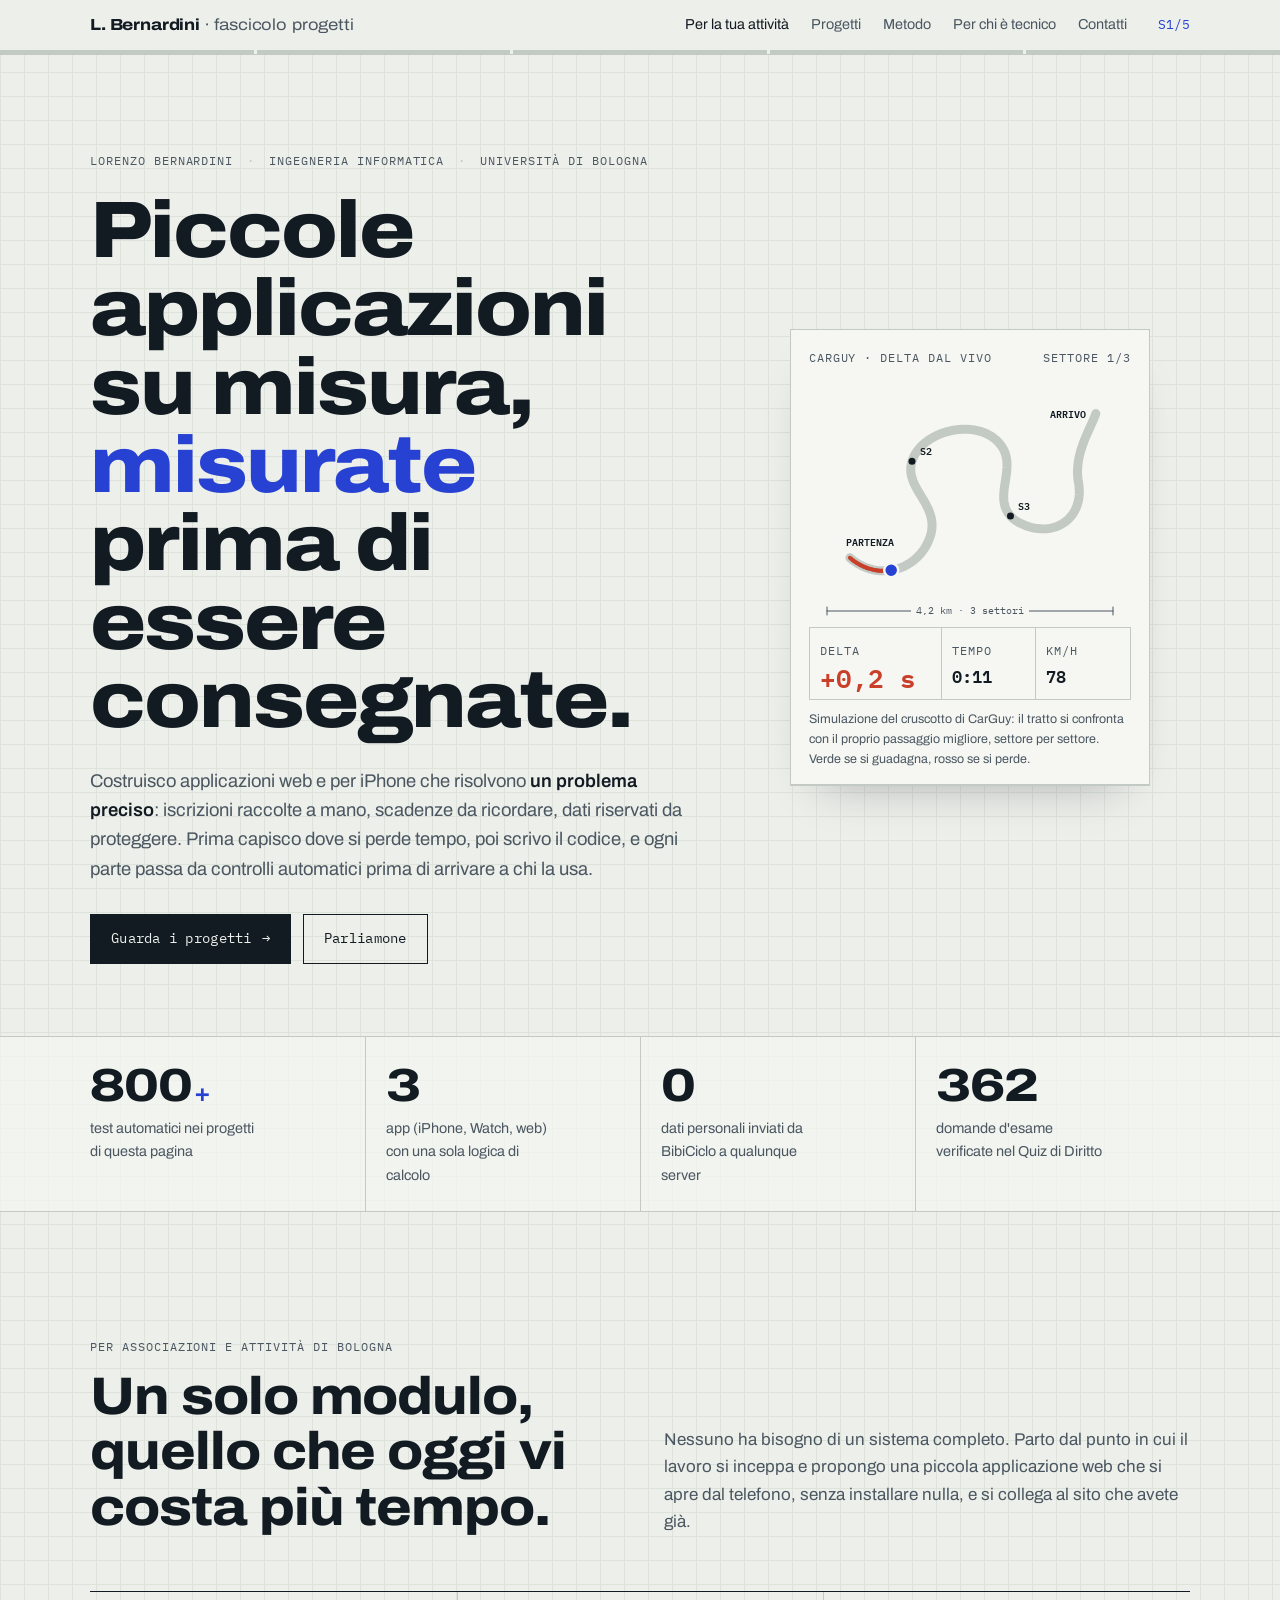
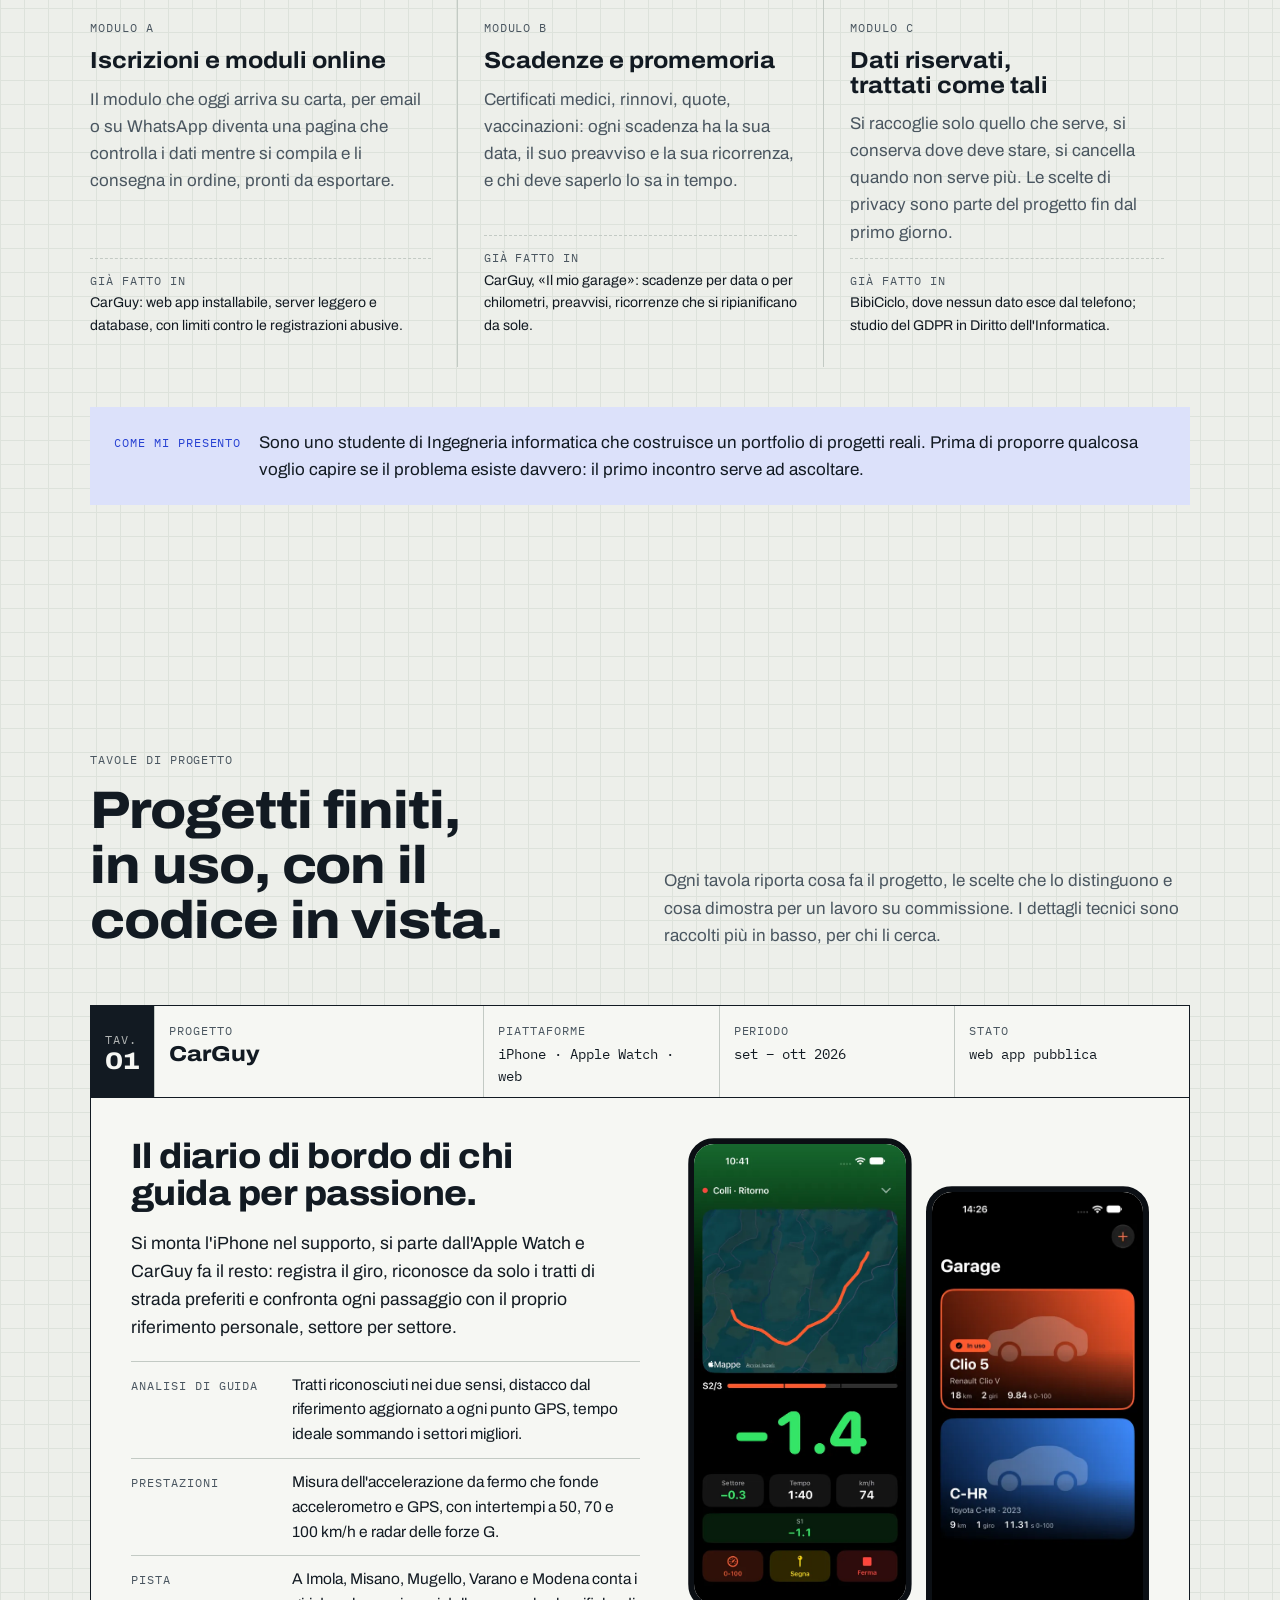
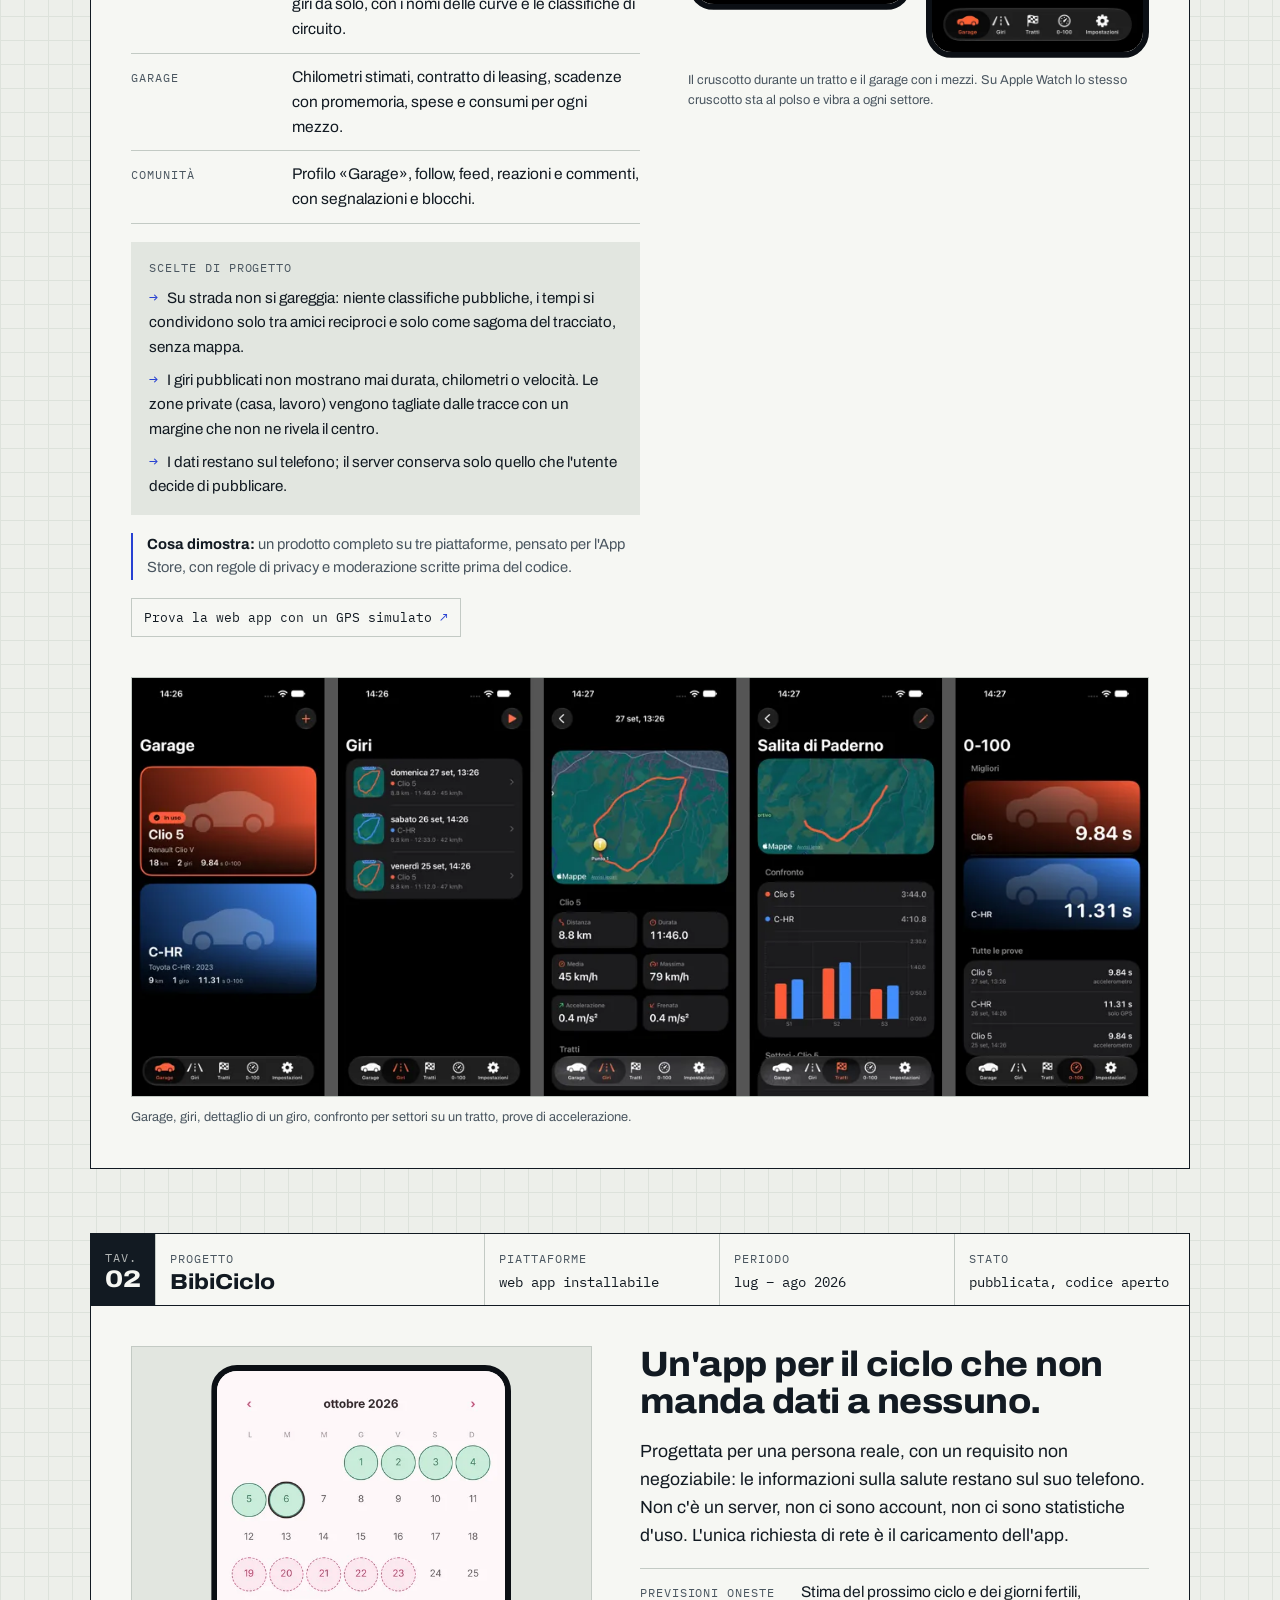
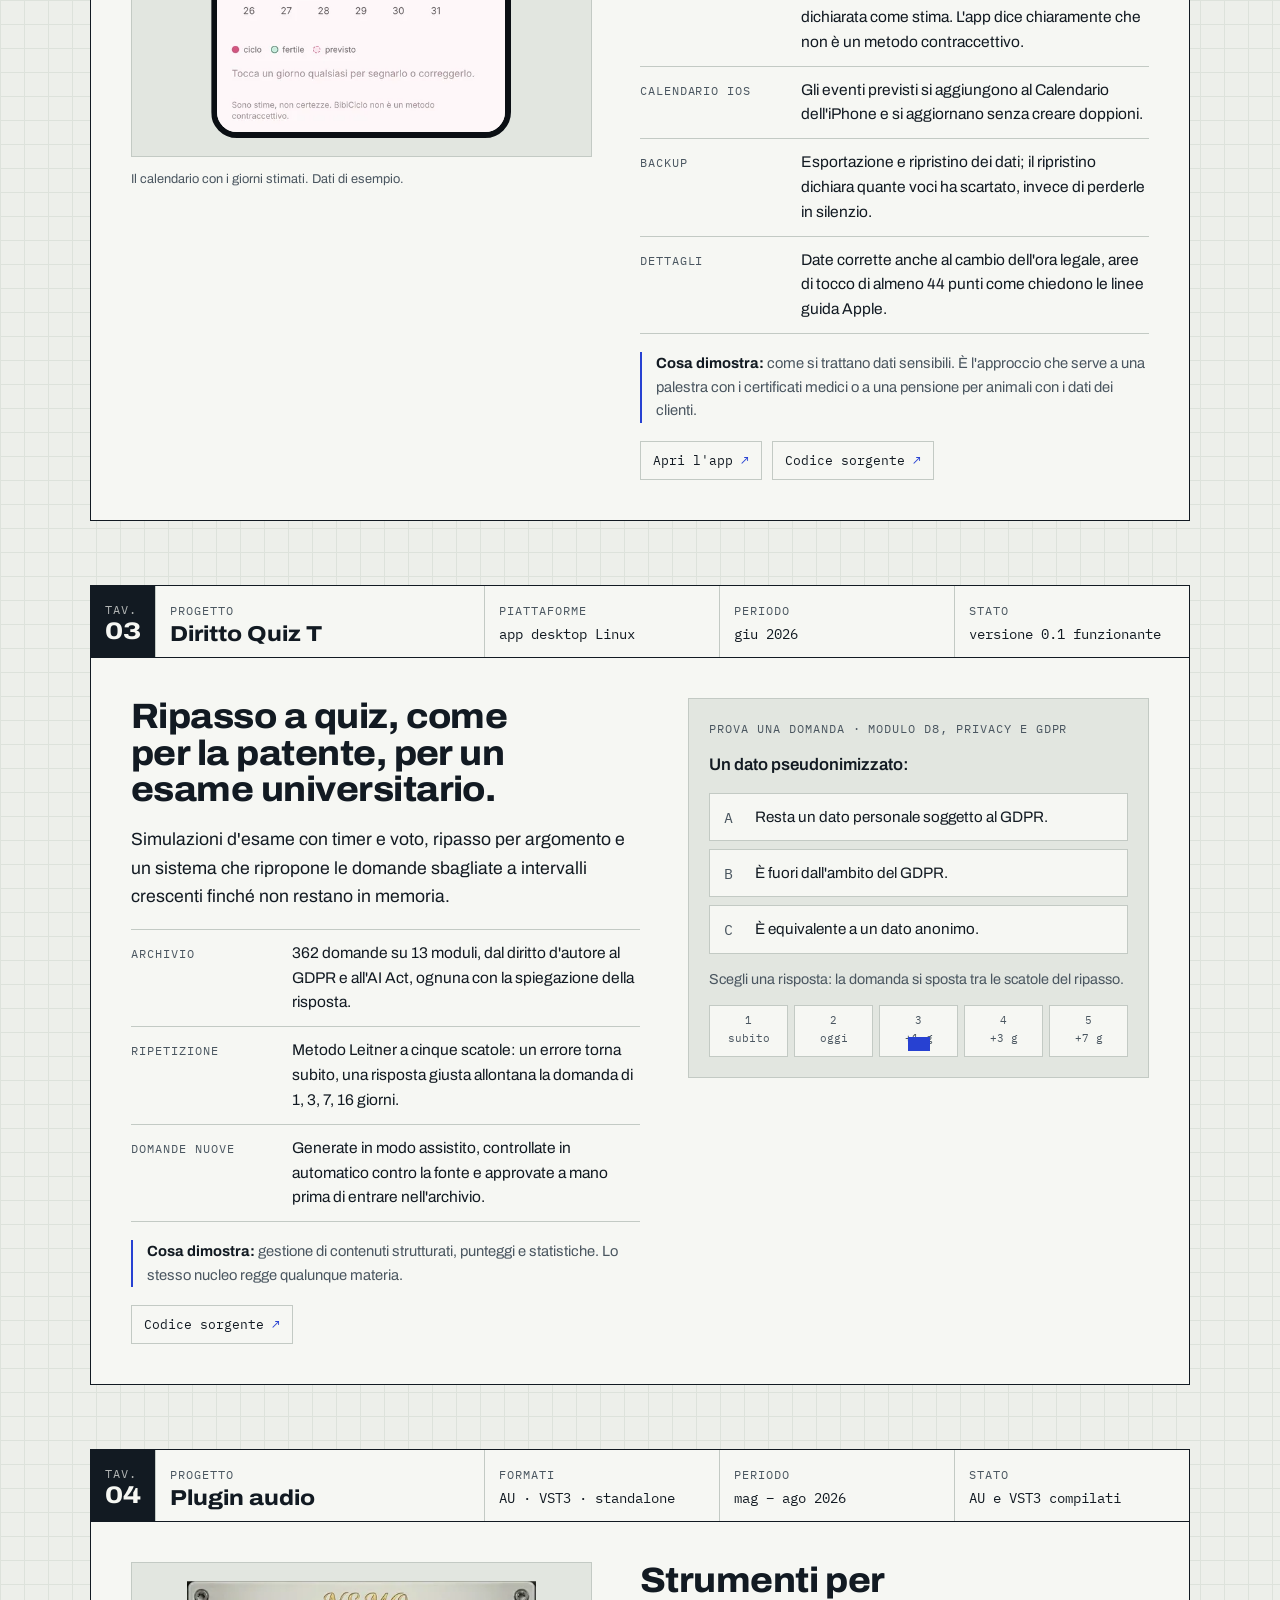
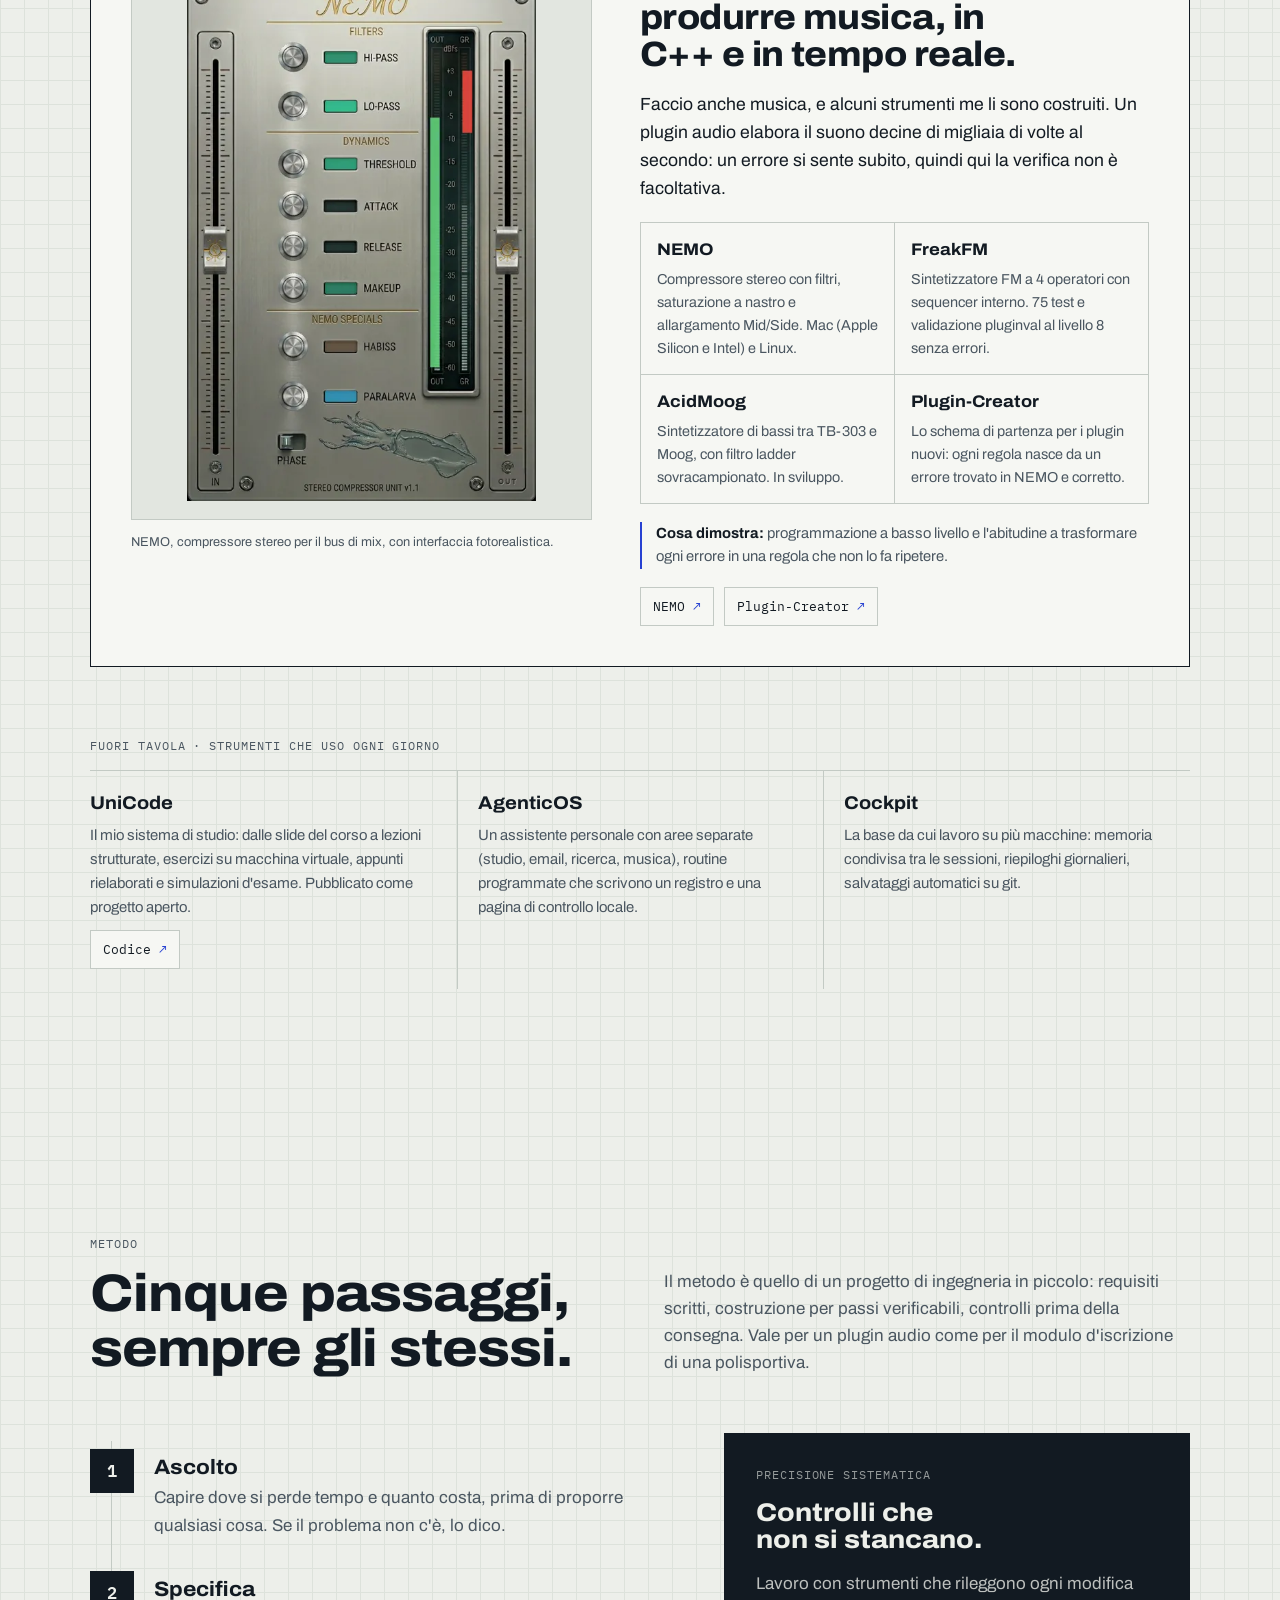
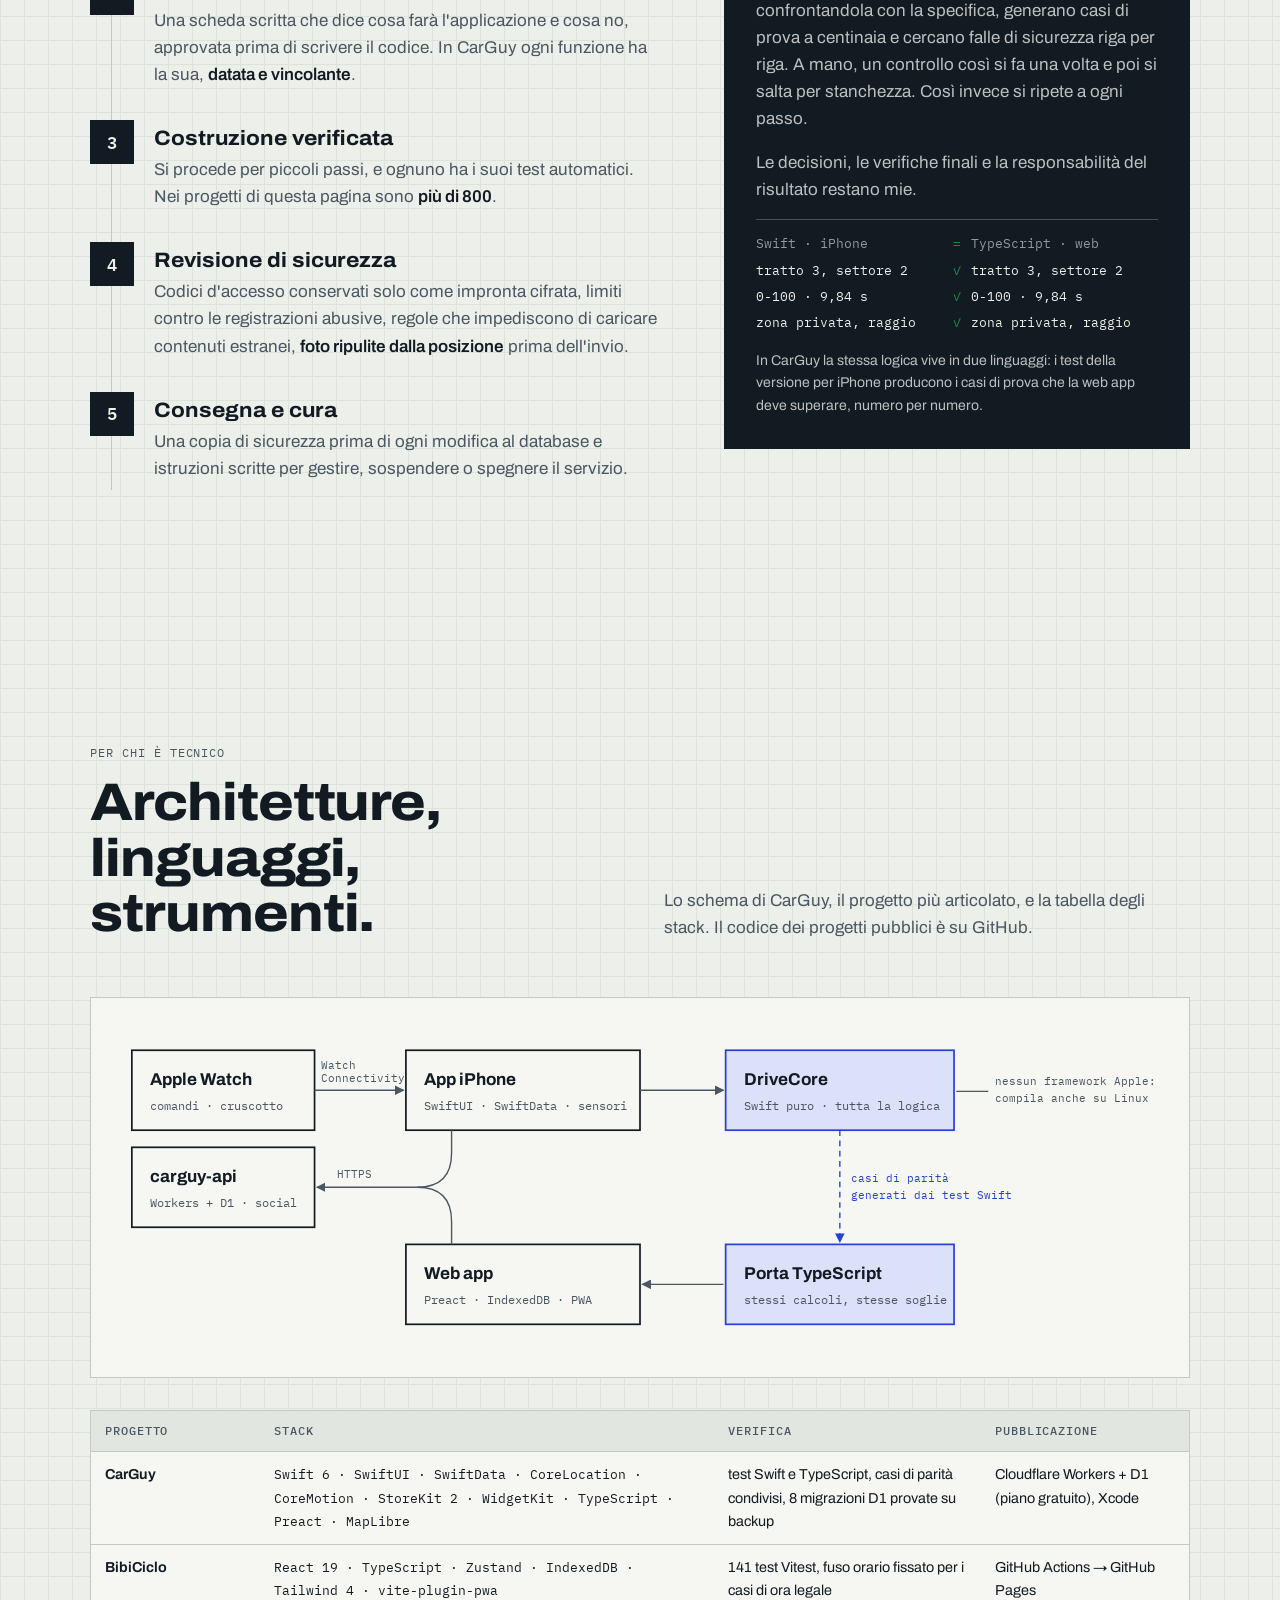
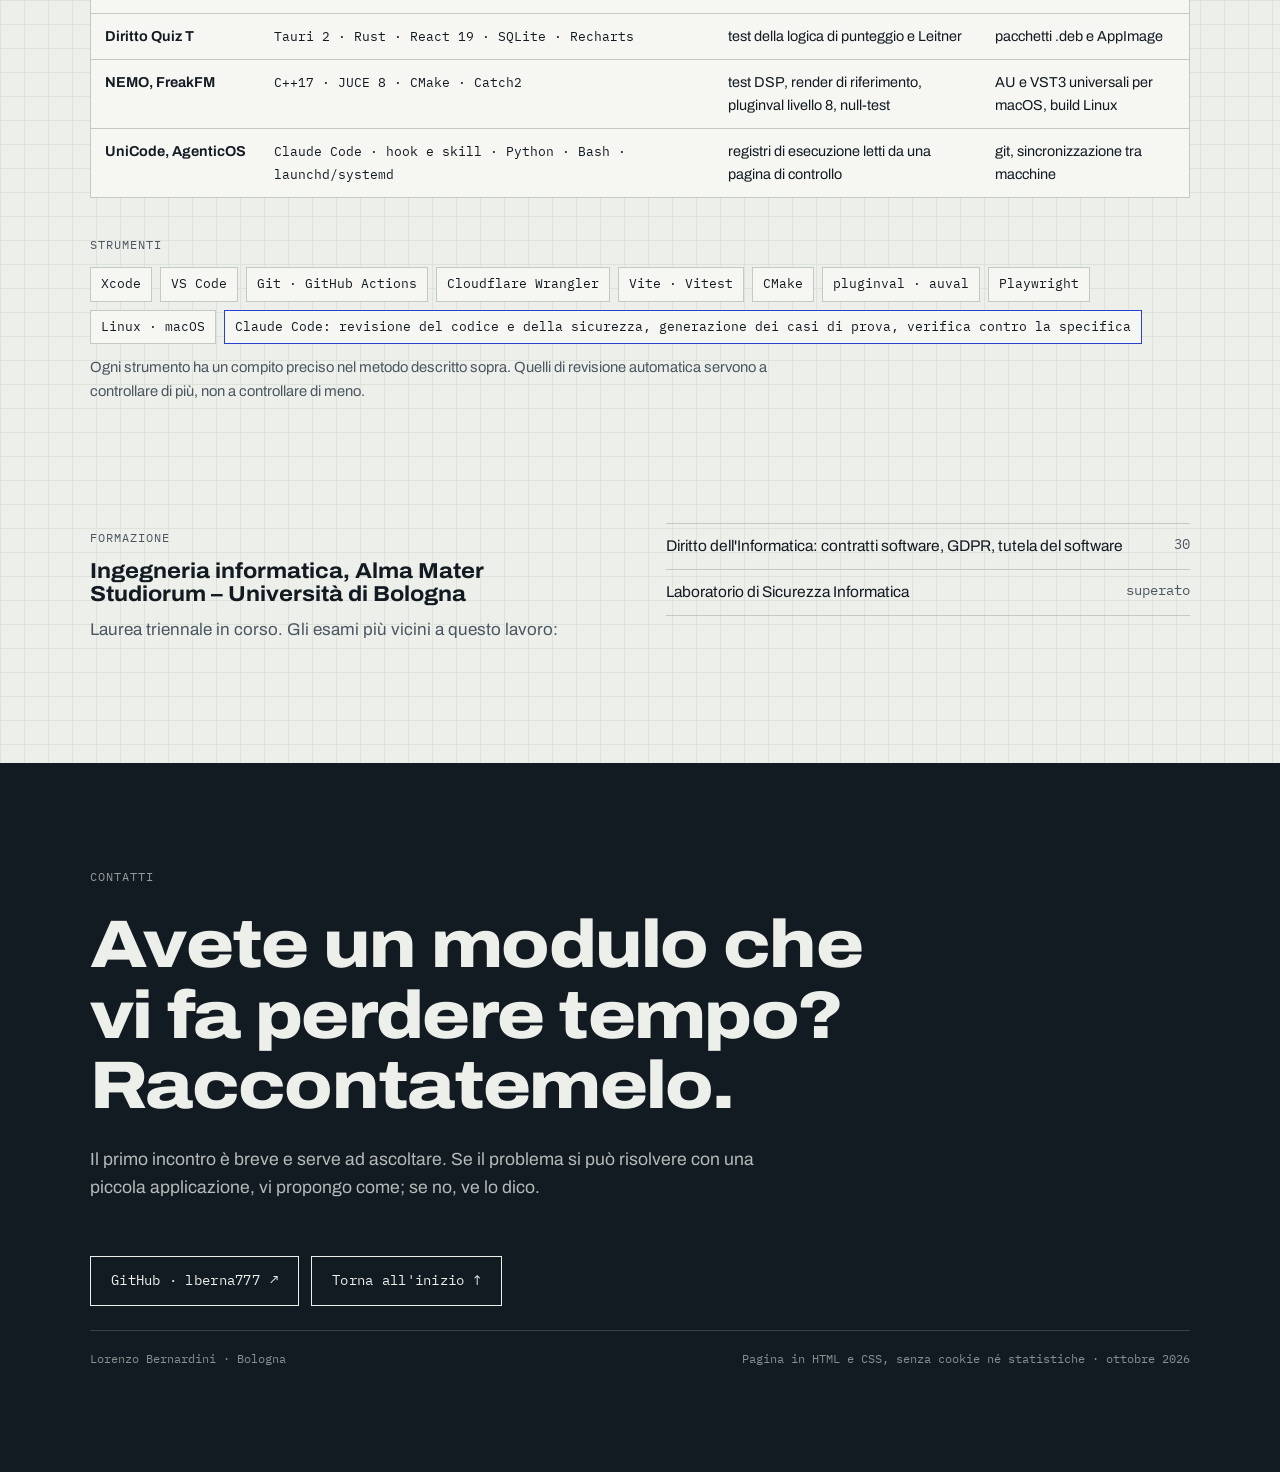
==== index.html @ 7b87d046 "Fascicolo progetti" ====
<!doctype html>
<html lang="it">
<head>
<meta charset="utf-8">
<meta name="viewport" content="width=device-width, initial-scale=1, viewport-fit=cover">
<meta name="description" content="Lorenzo Bernardini, studente di Ingegneria informatica a Bologna: piccole applicazioni web su misura, progettate, misurate e verificate.">
<!-- /HEAD-META -->
<title>Lorenzo Bernardini</title>
<link rel="preconnect" href="https://fonts.googleapis.com">
<link rel="preconnect" href="https://fonts.gstatic.com" crossorigin>
<link rel="stylesheet" href="https://fonts.googleapis.com/css2?family=Archivo:wdth,wght@62..125,300..900&family=IBM+Plex+Mono:wght@400;500;600&display=swap">
<style>
/* Layout: fascicolo tecnico su carta millimetrata. Ogni progetto è una tavola con il suo cartiglio;
   la barra in alto è divisa in settori come il cruscotto di CarGuy e si riempie scorrendo. */
:root {
  --paper: #EDEFEA;
  --paper-2: #E2E6E0;
  --sheet: #F6F7F3;
  --ink: #121A22;
  --ink-2: #4A5660;
  --rule: #C3CAC4;
  --grid: #DDE2DB;
  --accent: #2741D2;
  --accent-soft: #DCE1FA;
  --gain: #198A4B;
  --bezel: #0B0F14;
  --loss: #C93F2A;
  --font-display: "Archivo", "Helvetica Neue", Arial, sans-serif;
  --font-body: "Archivo", "Helvetica Neue", Arial, sans-serif;
  --font-mono: "IBM Plex Mono", ui-monospace, "SFMono-Regular", Menlo, monospace;
  --gutter: clamp(16px, 4vw, 40px);
  --maxw: 1180px;
  --ease: cubic-bezier(.2, .7, .15, 1);
}
@media (prefers-color-scheme: dark) {
  :root:not([data-theme="light"]) {
    --paper: #0D1217; --paper-2: #141B22; --sheet: #111820; --ink: #E3E7E2; --ink-2: #98A4AD;
    --rule: #28323B; --grid: #151D25; --accent: #8C9EFF; --accent-soft: #1C2550;
    --gain: #3FD283; --loss: #FF6E55; color-scheme: dark;
  }
}
:root[data-theme="dark"] {
  --paper: #0D1217; --paper-2: #141B22; --sheet: #111820; --ink: #E3E7E2; --ink-2: #98A4AD;
  --rule: #28323B; --grid: #151D25; --accent: #8C9EFF; --accent-soft: #1C2550;
  --gain: #3FD283; --loss: #FF6E55; color-scheme: dark;
}

*, *::before, *::after { box-sizing: border-box; }
html { scroll-behavior: smooth; -webkit-text-size-adjust: 100%; }
body {
  margin: 0;
  background-color: var(--paper);
  background-image:
    linear-gradient(var(--grid) 1px, transparent 1px),
    linear-gradient(90deg, var(--grid) 1px, transparent 1px);
  background-size: 24px 24px;
  color: var(--ink);
  font-family: var(--font-body);
  font-size: 1.0625rem;
  line-height: 1.6;
  font-variation-settings: "wdth" 100;
  overflow-x: hidden;
}
img { max-width: 100%; height: auto; display: block; }
a { color: var(--accent); text-underline-offset: 3px; text-decoration-thickness: 1px; }
a:hover { text-decoration-thickness: 2px; }
:focus-visible { outline: 2px solid var(--accent); outline-offset: 3px; border-radius: 2px; }
h1, h2, h3 { font-family: var(--font-display); text-wrap: balance; margin: 0; line-height: 1.05; }
p { margin: 0; }
.wrap { max-width: var(--maxw); margin-inline: auto; padding-inline: var(--gutter); }
.mono { font-family: var(--font-mono); }
.label {
  font-family: var(--font-mono); font-size: .75rem; letter-spacing: .08em;
  text-transform: uppercase; color: var(--ink-2);
}

/* ——— Barra in alto con i settori ——— */
.top {
  position: sticky; top: env(safe-area-inset-top, 0px); z-index: 20;
  background: color-mix(in srgb, var(--paper) 86%, transparent);
  backdrop-filter: blur(10px); -webkit-backdrop-filter: blur(10px);
  border-bottom: 1px solid var(--rule);
}
.top-row { display: flex; align-items: center; justify-content: space-between; gap: 16px; padding-block: 12px; }
.brand { font-family: var(--font-display); font-weight: 750; font-variation-settings: "wdth" 115; font-size: 1rem; color: var(--ink); text-decoration: none; letter-spacing: -.01em; }
.brand span { color: var(--ink-2); font-weight: 400; }
.nav { display: flex; gap: 22px; align-items: center; }
.nav a { color: var(--ink-2); text-decoration: none; font-size: .9rem; }
.nav a:hover, .nav a.on { color: var(--ink); }
.nav .sector { font-family: var(--font-mono); font-size: .8rem; color: var(--accent); min-width: 3.2em; text-align: right; font-variant-numeric: tabular-nums; }
.sectors { display: grid; grid-template-columns: repeat(5, 1fr); gap: 3px; height: 4px; }
.sectors i { background: var(--rule); position: relative; overflow: hidden; }
.sectors i b { position: absolute; inset: 0; background: var(--accent); transform-origin: left; transform: scaleX(var(--p, 0)); }
@media (max-width: 720px) { .nav a:not(.sector) { display: none; } }

/* ——— Apertura ——— */
.hero { padding-block: clamp(40px, 8vw, 96px) clamp(36px, 6vw, 72px); }
.hero-grid { display: grid; grid-template-columns: minmax(0, 1.15fr) minmax(0, .85fr); gap: clamp(28px, 5vw, 64px); align-items: center; }
@media (max-width: 900px) { .hero-grid { grid-template-columns: minmax(0, 1fr); } }
.eyebrow { display: flex; flex-wrap: wrap; gap: 6px 14px; margin-bottom: 22px; }
.eyebrow span + span::before { content: "·"; margin-right: 14px; color: var(--rule); }
.hero h1 {
  font-size: clamp(2.5rem, 6.4vw, 5rem); font-weight: 820; letter-spacing: -.025em;
  font-variation-settings: "wdth" 112; line-height: .98;
}
.hero h1 em { font-style: normal; color: var(--accent); }
.hero h1 .w { display: inline-block; }
.lede { margin-top: 26px; max-width: 34em; font-size: 1.15rem; color: var(--ink-2); }
.lede strong { color: var(--ink); font-weight: 600; }
.cta { display: flex; flex-wrap: wrap; gap: 12px; margin-top: 30px; }
.btn {
  display: inline-flex; align-items: center; gap: 10px; padding: 13px 20px;
  font-family: var(--font-mono); font-size: .85rem; letter-spacing: .02em; text-decoration: none;
  border: 1.5px solid var(--ink); color: var(--ink); background: transparent;
  transition: background .25s var(--ease), color .25s var(--ease), transform .25s var(--ease);
}
.btn:hover { transform: translateY(-2px); text-decoration: none; }
.btn.primary { background: var(--ink); color: var(--paper); }
.btn.primary:hover { background: var(--accent); border-color: var(--accent); }
.btn .arr { transition: transform .25s var(--ease); }
.btn:hover .arr { transform: translateX(4px); }

/* Pannello del delta dal vivo */
.live {
  position: relative; background: var(--sheet); border: 1px solid var(--rule);
  padding: 18px 18px 14px; box-shadow: 0 1px 0 var(--rule), 0 24px 48px -32px color-mix(in srgb, var(--ink) 40%, transparent);
}
.live-head { display: flex; justify-content: space-between; align-items: baseline; gap: 12px; }
.live canvas { width: 100%; aspect-ratio: 4 / 3; display: block; margin-top: 8px; }
.readout { display: grid; grid-template-columns: 1.4fr 1fr 1fr; gap: 1px; background: var(--rule); border: 1px solid var(--rule); margin-top: 10px; }
.readout div { background: var(--sheet); padding: 8px 10px; min-width: 0; }
.readout b { white-space: nowrap; display: block; font-family: var(--font-mono); font-weight: 600; font-size: 1.05rem; font-variant-numeric: tabular-nums; }
.readout .delta b { font-size: 1.6rem; line-height: 1.1; transition: color .3s; }
@media (max-width: 480px) { .readout .delta b { font-size: 1.25rem; } .readout div { padding: 8px; } }
.live figcaption { margin-top: 10px; font-size: .78rem; color: var(--ink-2); }

/* ——— Fascia dei numeri ——— */
.facts { border-block: 1px solid var(--rule); background: color-mix(in srgb, var(--sheet) 70%, transparent); }
.facts-grid { display: grid; grid-template-columns: repeat(4, minmax(0, 1fr)); }
.fact { padding: 26px 20px 24px; border-left: 1px solid var(--rule); min-width: 0; }
.fact:first-child { border-left: 0; padding-left: 0; }
.fact .n { font-family: var(--font-display); font-weight: 800; font-variation-settings: "wdth" 120; font-size: clamp(2rem, 4vw, 2.9rem); line-height: 1; font-variant-numeric: tabular-nums; letter-spacing: -.02em; }
.fact .n small { font-size: .5em; color: var(--accent); margin-left: 2px; }
.fact p { margin-top: 8px; font-size: .9rem; color: var(--ink-2); max-width: 22ch; }
@media (max-width: 760px) {
  .facts-grid { grid-template-columns: repeat(2, minmax(0, 1fr)); }
  .fact:nth-child(odd) { border-left: 0; padding-left: 0; }
  .fact:nth-child(n+3) { border-top: 1px solid var(--rule); }
}

/* ——— Sezioni ——— */
section.block { padding-block: clamp(64px, 10vw, 120px); }
.sec-head { display: grid; grid-template-columns: minmax(0, 1fr) minmax(0, 1fr); gap: 20px 48px; align-items: end; margin-bottom: clamp(32px, 5vw, 56px); }
@media (max-width: 800px) { .sec-head { grid-template-columns: minmax(0, 1fr); } }
.sec-head h2 { font-size: clamp(2rem, 4.4vw, 3.3rem); font-weight: 780; font-variation-settings: "wdth" 110; letter-spacing: -.02em; margin-top: 10px; }
.sec-head p { color: var(--ink-2); max-width: 36em; }

/* Quota: linea di misura che si disegna */
.quota { display: block; width: 100%; height: 18px; margin-top: 16px; color: var(--ink-2); overflow: visible; }
.quota path { fill: none; stroke: currentColor; stroke-width: 1; vector-effect: non-scaling-stroke; }
.quota text { fill: currentColor; font-family: var(--font-mono); font-size: 11px; }

/* Offerte per chi ha un'attività */
.offers { display: grid; grid-template-columns: repeat(3, minmax(0, 1fr)); gap: 0; border-top: 1.5px solid var(--ink); }
@media (max-width: 900px) { .offers { grid-template-columns: minmax(0, 1fr); } }
.offer { padding: 26px 26px 30px 0; min-width: 0; display: flex; flex-direction: column; gap: 12px; }
.offer + .offer { padding-left: 26px; border-left: 1px solid var(--rule); }
@media (max-width: 900px) { .offer + .offer { padding-left: 0; border-left: 0; border-top: 1px solid var(--rule); } }
.offer h3 { font-size: 1.45rem; font-weight: 720; font-variation-settings: "wdth" 108; }
.offer p { color: var(--ink-2); }
.offer .proof { margin-top: auto; padding-top: 12px; font-size: .88rem; border-top: 1px dashed var(--rule); color: var(--ink); }
.offer .proof .label { display: block; margin-bottom: 2px; }
.promise {
  margin-top: 40px; padding: 22px 24px; background: var(--accent-soft); color: var(--ink);
  display: grid; grid-template-columns: auto minmax(0, 1fr); gap: 18px; align-items: start;
}
.promise .label { color: var(--accent); padding-top: 4px; }
@media (max-width: 600px) { .promise { grid-template-columns: minmax(0, 1fr); gap: 6px; } }

/* ——— Tavole ——— */
.tavola { background: var(--sheet); border: 1.5px solid var(--ink); margin-bottom: clamp(36px, 6vw, 64px); position: relative; }
.cartiglio { display: grid; grid-template-columns: auto minmax(0, 1.4fr) repeat(3, minmax(0, 1fr)); border-bottom: 1.5px solid var(--ink); }
.cartiglio > div { padding: 10px 14px; border-left: 1px solid var(--rule); min-width: 0; }
.cartiglio > div:first-child { border-left: 0; background: var(--ink); color: var(--sheet); display: flex; flex-direction: column; justify-content: center; }
.cartiglio > div:first-child .label { color: inherit; opacity: .7; }
.cartiglio .v { font-family: var(--font-mono); font-size: .86rem; overflow-wrap: anywhere; }
.cartiglio .tav { font-family: var(--font-display); font-weight: 800; font-size: 1.5rem; line-height: 1; font-variation-settings: "wdth" 120; }
.cartiglio .name { font-family: var(--font-display); font-weight: 780; font-size: 1.35rem; font-variation-settings: "wdth" 112; line-height: 1.1; }
@media (max-width: 820px) {
  .cartiglio { grid-template-columns: auto minmax(0, 1fr); }
  .cartiglio > div:nth-child(n+3) { border-top: 1px solid var(--rule); }
  .cartiglio > div:nth-child(3) { border-left: 0; }
  .cartiglio > div:nth-child(5) { grid-column: 1 / -1; border-left: 0; }
}
.tav-body { display: grid; grid-template-columns: minmax(0, 1.05fr) minmax(0, .95fr); gap: clamp(24px, 4vw, 48px); padding: clamp(20px, 4vw, 40px); }
.tav-body.flip { grid-template-columns: minmax(0, .95fr) minmax(0, 1.05fr); }
@media (max-width: 900px) { .tav-body, .tav-body.flip { grid-template-columns: minmax(0, 1fr); } .tav-body.flip .tav-fig { order: 2; } }
.tav-text { min-width: 0; display: flex; flex-direction: column; gap: 18px; }
.tav-text h3 { font-size: clamp(1.6rem, 3vw, 2.2rem); font-weight: 780; font-variation-settings: "wdth" 106; letter-spacing: -.015em; }
.tav-text .intro { font-size: 1.1rem; }
.feat { list-style: none; padding: 0; margin: 0; display: grid; gap: 0; border-top: 1px solid var(--rule); }
.feat li { display: grid; grid-template-columns: 9.5em minmax(0, 1fr); gap: 14px; padding: 11px 0; border-bottom: 1px solid var(--rule); font-size: .97rem; }
.feat li .label { padding-top: 3px; }
@media (max-width: 520px) { .feat li { grid-template-columns: minmax(0, 1fr); gap: 2px; } }
.scelte { background: var(--paper-2); padding: 16px 18px; display: grid; gap: 8px; font-size: .95rem; }
.scelte p::before { content: "→ "; color: var(--accent); font-family: var(--font-mono); }
.links { display: flex; flex-wrap: wrap; gap: 10px; }
.links a { font-family: var(--font-mono); font-size: .82rem; padding: 8px 12px; border: 1px solid var(--rule); text-decoration: none; color: var(--ink); background: var(--sheet); transition: border-color .2s, color .2s; }
.links a:hover { border-color: var(--accent); color: var(--accent); }
.links a span { color: var(--accent); }
.serve { font-size: .92rem; color: var(--ink-2); border-left: 2px solid var(--accent); padding-left: 14px; }
.serve strong { color: var(--ink); }

.tav-fig { min-width: 0; margin: 0; display: flex; flex-direction: column; gap: 12px; }
.tav-fig figcaption { font-size: .8rem; color: var(--ink-2); }
.phones { display: grid; grid-template-columns: repeat(2, minmax(0, 1fr)); gap: 14px; align-items: start; }
.phone { border-radius: 26px; overflow: hidden; border: 6px solid var(--bezel); background: var(--bezel); max-width: 100%; }
.phone img { width: 100%; }
.phones .phone:nth-child(2) { margin-top: 48px; }
.strip { border: 1px solid var(--rule); background: #05070A; max-width: 100%; }
.plate { border: 1px solid var(--rule); background: var(--paper-2); padding: 18px; display: grid; place-items: center; }
.plate img { max-height: 520px; width: auto; max-width: 100%; }
.plate .phone { width: min(300px, 100%); }

/* Rivelazione delle immagini: tendina di plotter */
.wipe { clip-path: inset(0 0 0 0); transition: clip-path 1.1s var(--ease); }

/* Mini quiz */
.quiz { border: 1px solid var(--rule); background: var(--paper-2); padding: 20px; display: grid; gap: 14px; }
.quiz-q { font-weight: 600; font-size: 1.05rem; }
.quiz-o { display: grid; gap: 8px; }
.quiz-o button {
  text-align: left; font: inherit; font-size: .95rem; color: var(--ink); background: var(--sheet);
  border: 1px solid var(--rule); padding: 11px 14px; cursor: pointer; display: grid; grid-template-columns: 1.6em minmax(0, 1fr); gap: 6px;
  transition: border-color .2s, background .2s, transform .2s var(--ease);
}
.quiz-o button:hover:not(:disabled) { border-color: var(--accent); transform: translateX(3px); }
.quiz-o button .k { font-family: var(--font-mono); color: var(--ink-2); }
.quiz-o button.ok { border-color: var(--gain); background: color-mix(in srgb, var(--gain) 12%, var(--sheet)); }
.quiz-o button.ko { border-color: var(--loss); background: color-mix(in srgb, var(--loss) 12%, var(--sheet)); }
.quiz-o button:disabled { cursor: default; }
.quiz-e { font-size: .9rem; color: var(--ink-2); min-height: 1.6em; }
.leitner { position: relative; display: grid; grid-template-columns: repeat(5, minmax(0, 1fr)); gap: 6px; }
.leitner div { border: 1px solid var(--rule); padding: 6px 4px; text-align: center; font-family: var(--font-mono); font-size: .7rem; color: var(--ink-2); background: var(--sheet); position: relative; min-height: 52px; }
.leitner div b { display: block; font-size: .68rem; font-weight: 400; }
.leitner .card { position: absolute; left: 50%; bottom: 6px; width: 22px; height: 14px; margin-left: -11px; background: var(--accent); transition: transform .6s var(--ease); }
.quiz-reset { justify-self: start; font-family: var(--font-mono); font-size: .78rem; background: none; border: 0; color: var(--accent); cursor: pointer; padding: 0; text-decoration: underline; text-underline-offset: 3px; }

/* Plugin audio */
.plugins { display: grid; grid-template-columns: repeat(2, minmax(0, 1fr)); gap: 1px; background: var(--rule); border: 1px solid var(--rule); }
@media (max-width: 600px) { .plugins { grid-template-columns: minmax(0, 1fr); } }
.plugins div { background: var(--sheet); padding: 14px 16px; min-width: 0; }
.plugins h4 { margin: 0 0 4px; font-family: var(--font-display); font-weight: 720; font-size: 1.05rem; font-variation-settings: "wdth" 108; }
.plugins p { font-size: .9rem; color: var(--ink-2); }

/* Strumenti personali */
.tools { display: grid; grid-template-columns: repeat(3, minmax(0, 1fr)); gap: 0; border-top: 1px solid var(--rule); }
@media (max-width: 820px) { .tools { grid-template-columns: minmax(0, 1fr); } }
.tools > div { padding: 18px 20px 20px 0; min-width: 0; }
.tools > div + div { padding-left: 20px; border-left: 1px solid var(--rule); }
@media (max-width: 820px) { .tools > div + div { padding-left: 0; border-left: 0; border-top: 1px solid var(--rule); } }
.tools h4 { margin: 0 0 6px; font-family: var(--font-display); font-weight: 720; font-size: 1.15rem; font-variation-settings: "wdth" 108; }
.tools p { font-size: .93rem; color: var(--ink-2); }

/* ——— Metodo ——— */
.steps { list-style: none; margin: 0; padding: 0; counter-reset: s; position: relative; }
.steps::before { content: ""; position: absolute; left: 21px; top: 8px; bottom: 8px; width: 1px; background: var(--rule); }
.steps li { counter-increment: s; display: grid; grid-template-columns: 44px minmax(0, 1fr); gap: 20px; padding-block: 16px; position: relative; }
.steps li::before {
  content: counter(s); width: 44px; height: 44px; display: grid; place-items: center; background: var(--paper);
  border: 1.5px solid var(--ink); font-family: var(--font-mono); font-weight: 600; position: relative; z-index: 1;
  transition: background .4s, color .4s;
}
.steps li.in::before { background: var(--ink); color: var(--paper); }
.steps h3 { font-size: 1.3rem; font-weight: 720; font-variation-settings: "wdth" 108; margin-top: 8px; }
.steps p { color: var(--ink-2); margin-top: 6px; max-width: 40em; }
.steps p b { color: var(--ink); font-weight: 600; }
.method-grid { display: grid; grid-template-columns: minmax(0, 1.1fr) minmax(0, .9fr); gap: clamp(28px, 5vw, 64px); align-items: start; }
@media (max-width: 900px) { .method-grid { grid-template-columns: minmax(0, 1fr); } }
.precision { position: sticky; top: 90px; background: var(--ink); color: var(--paper); padding: clamp(22px, 3vw, 32px); display: grid; gap: 16px; }
.precision h3 { font-size: 1.6rem; font-weight: 780; font-variation-settings: "wdth" 110; }
.precision p { color: color-mix(in srgb, var(--paper) 78%, var(--ink)); }
.precision .label { color: color-mix(in srgb, var(--paper) 60%, var(--ink)); }
.parity { font-family: var(--font-mono); font-size: .8rem; display: grid; grid-template-columns: minmax(0, 1fr) auto minmax(0, 1fr); gap: 6px 10px; align-items: center; border-top: 1px solid color-mix(in srgb, var(--paper) 25%, var(--ink)); padding-top: 14px; }
.parity span:nth-child(3n+2) { color: var(--gain); }
.parity .h { color: color-mix(in srgb, var(--paper) 60%, var(--ink)); }

/* ——— Per chi è tecnico ——— */
.tech-grid { display: grid; grid-template-columns: minmax(0, 1fr); gap: 32px; }
.diagram { background: var(--sheet); border: 1px solid var(--rule); padding: 18px; overflow-x: auto; }
.diagram svg { display: block; min-width: 640px; width: 100%; height: auto; }
.diagram .box { fill: var(--sheet); stroke: var(--ink); stroke-width: 1.5; }
.diagram .box.core { fill: var(--accent-soft); stroke: var(--accent); }
.diagram .t1 { fill: var(--ink); font-family: var(--font-display); font-weight: 700; font-size: 15px; }
.diagram .t2 { fill: var(--ink-2); font-family: var(--font-mono); font-size: 10.5px; }
.diagram .ln { fill: none; stroke: var(--ink-2); stroke-width: 1.2; }
.diagram .ln.dash { stroke: var(--accent); stroke-dasharray: 5 4; }
.diagram .lt { fill: var(--ink-2); font-family: var(--font-mono); font-size: 10px; }
.diagram .lt.a { fill: var(--accent); }
.diagram .arrow { fill: var(--ink-2); }
.diagram .arrow.a { fill: var(--accent); }
.table-wrap { overflow-x: auto; border: 1px solid var(--rule); background: var(--sheet); }
table { border-collapse: collapse; width: 100%; min-width: 680px; font-size: .9rem; }
th, td { text-align: left; padding: 11px 14px; border-bottom: 1px solid var(--rule); vertical-align: top; }
th { font-family: var(--font-mono); font-weight: 500; font-size: .72rem; letter-spacing: .08em; text-transform: uppercase; color: var(--ink-2); background: var(--paper-2); }
td:first-child { font-weight: 650; white-space: nowrap; }
td .mono { font-size: .82rem; }
tr:last-child td { border-bottom: 0; }
.kit { display: flex; flex-wrap: wrap; gap: 8px; }
.kit span { font-family: var(--font-mono); font-size: .8rem; padding: 6px 10px; border: 1px solid var(--rule); background: var(--sheet); }
.kit span.ai { border-color: var(--accent); }
.kit-note { margin-top: 12px; font-size: .92rem; color: var(--ink-2); max-width: 46em; }

/* ——— Formazione e contatti ——— */
.edu { display: grid; grid-template-columns: minmax(0, 1fr) minmax(0, 1fr); gap: clamp(24px, 4vw, 56px); }
@media (max-width: 800px) { .edu { grid-template-columns: minmax(0, 1fr); } }
.edu h3 { font-size: 1.35rem; font-weight: 720; font-variation-settings: "wdth" 108; margin-bottom: 10px; }
.edu ul { margin: 0; padding: 0; list-style: none; border-top: 1px solid var(--rule); }
.edu li { display: flex; justify-content: space-between; gap: 16px; padding: 10px 0; border-bottom: 1px solid var(--rule); font-size: .97rem; }
.edu li span:last-child { font-family: var(--font-mono); color: var(--ink-2); font-size: .85rem; white-space: nowrap; }
.contact { background: var(--ink); color: var(--paper); }
.contact .wrap { padding-block: clamp(56px, 9vw, 104px); display: grid; gap: 24px; }
.contact h2 { font-size: clamp(2.2rem, 5.5vw, 4.2rem); font-weight: 820; font-variation-settings: "wdth" 114; letter-spacing: -.025em; max-width: 14em; }
.contact p { color: color-mix(in srgb, var(--paper) 75%, var(--ink)); max-width: 38em; font-size: 1.1rem; }
.contact .btn { border-color: var(--paper); color: var(--paper); }
.contact .btn.primary { background: var(--paper); color: var(--ink); }
.contact .btn.primary:hover { background: var(--accent); border-color: var(--accent); color: var(--paper); }
.foot { font-family: var(--font-mono); font-size: .75rem; color: color-mix(in srgb, var(--paper) 55%, var(--ink)); border-top: 1px solid color-mix(in srgb, var(--paper) 18%, var(--ink)); padding-top: 18px; display: flex; flex-wrap: wrap; justify-content: space-between; gap: 8px; }

/* ——— Animazioni (solo con JS e senza riduzione del movimento) ——— */
.rv { transition: opacity .9s var(--ease), transform .9s var(--ease); transition-delay: var(--d, 0s); }
.js .rv.wait { opacity: 0; transform: translateY(32px); }
.js .rv.wait .wipe, .js .wipe.rv.wait { clip-path: inset(0 0 100% 0); }
.js .rv.wait.wipe { opacity: 1; transform: none; }
.quota path { stroke-dasharray: 1; stroke-dashoffset: 0; transition: stroke-dashoffset 1.2s var(--ease) .2s; }
.js .rv.wait .quota path { stroke-dashoffset: 1; }
@keyframes rise { from { opacity: 0; transform: translateY(.45em); } to { opacity: 1; transform: none; } }
.js .hero h1 .w { animation: rise .9s var(--ease) both; animation-delay: calc(var(--i) * 70ms + 80ms); }
@media (prefers-reduced-motion: reduce) {
  html { scroll-behavior: auto; }
  .js .rv.wait { opacity: 1; transform: none; }
  .js .rv.wait .wipe, .js .wipe.rv.wait { clip-path: none; }
  .js .hero h1 .w { animation: none; }
  .rv, .wipe, .quota path { transition: none; }
}
</style>
<!-- /HEAD -->
</head>
<body>
<!-- BODY -->
<header class="top">
  <div class="wrap top-row">
    <a class="brand" href="#inizio">L. Bernardini <span>· fascicolo progetti</span></a>
    <nav class="nav" aria-label="Sezioni">
      <a href="#offerta">Per la tua attività</a>
      <a href="#progetti">Progetti</a>
      <a href="#metodo">Metodo</a>
      <a href="#tecnico">Per chi è tecnico</a>
      <a href="#contatti">Contatti</a>
      <span class="sector" id="sector" aria-hidden="true">S1/5</span>
    </nav>
  </div>
  <div class="sectors" aria-hidden="true"><i><b></b></i><i><b></b></i><i><b></b></i><i><b></b></i><i><b></b></i></div>
</header>

<main id="inizio">
  <!-- Apertura -->
  <section class="hero wrap">
    <div class="hero-grid">
      <div>
        <div class="eyebrow label"><span>Lorenzo Bernardini</span><span>Ingegneria informatica</span><span>Università di Bologna</span></div>
        <h1 id="titolo">Piccole applicazioni su misura, <em>misurate</em> prima di essere consegnate.</h1>
        <p class="lede">Costruisco applicazioni web e per iPhone che risolvono <strong>un problema preciso</strong>: iscrizioni raccolte a mano, scadenze da ricordare, dati riservati da proteggere. Prima capisco dove si perde tempo, poi scrivo il codice, e ogni parte passa da controlli automatici prima di arrivare a chi la usa.</p>
        <div class="cta">
          <a class="btn primary" href="#progetti">Guarda i progetti <span class="arr">→</span></a>
          <a class="btn" href="#contatti">Parliamone</a>
        </div>
      </div>
      <figure class="live" aria-label="Animazione: un tratto di strada percorso con il distacco dal riferimento aggiornato a ogni punto">
        <div class="live-head"><span class="label">CarGuy · delta dal vivo</span><span class="label" id="lap">Settore 1/3</span></div>
        <canvas id="trace" aria-hidden="true"></canvas>
        <div class="readout">
          <div class="delta"><span class="label">Delta</span><b id="delta">−0,0 s</b></div>
          <div><span class="label">Tempo</span><b id="time">0:00</b></div>
          <div><span class="label">km/h</span><b id="speed">0</b></div>
        </div>
        <figcaption>Simulazione del cruscotto di CarGuy: il tratto si confronta con il proprio passaggio migliore, settore per settore. Verde se si guadagna, rosso se si perde.</figcaption>
      </figure>
    </div>
  </section>

  <!-- Fascia dei numeri -->
  <div class="facts">
    <div class="wrap facts-grid">
      <div class="fact rv"><div class="n"><span class="count" data-to="800">800</span><small>+</small></div><p>test automatici nei progetti di questa pagina</p></div>
      <div class="fact rv" style="--d:.08s"><div class="n"><span class="count" data-to="3">3</span></div><p>app (iPhone, Watch, web) con una sola logica di calcolo</p></div>
      <div class="fact rv" style="--d:.16s"><div class="n"><span class="count" data-to="0">0</span></div><p>dati personali inviati da BibiCiclo a qualunque server</p></div>
      <div class="fact rv" style="--d:.24s"><div class="n"><span class="count" data-to="362">362</span></div><p>domande d'esame verificate nel Quiz di Diritto</p></div>
    </div>
  </div>

  <!-- Per chi ha un'attività -->
  <section class="block wrap" id="offerta" data-sector>
    <div class="sec-head rv">
      <div>
        <span class="label">Per associazioni e attività di Bologna</span>
        <h2>Un solo modulo, quello che oggi vi costa più tempo.</h2>
      </div>
      <p>Nessuno ha bisogno di un sistema completo. Parto dal punto in cui il lavoro si inceppa e propongo una piccola applicazione web che si apre dal telefono, senza installare nulla, e si collega al sito che avete già.</p>
    </div>
    <div class="offers">
      <article class="offer rv">
        <span class="label">Modulo A</span>
        <h3>Iscrizioni e moduli online</h3>
        <p>Il modulo che oggi arriva su carta, per email o su WhatsApp diventa una pagina che controlla i dati mentre si compila e li consegna in ordine, pronti da esportare.</p>
        <p class="proof"><span class="label">Già fatto in</span>CarGuy: web app installabile, server leggero e database, con limiti contro le registrazioni abusive.</p>
      </article>
      <article class="offer rv" style="--d:.1s">
        <span class="label">Modulo B</span>
        <h3>Scadenze e promemoria</h3>
        <p>Certificati medici, rinnovi, quote, vaccinazioni: ogni scadenza ha la sua data, il suo preavviso e la sua ricorrenza, e chi deve saperlo lo sa in tempo.</p>
        <p class="proof"><span class="label">Già fatto in</span>CarGuy, «Il mio garage»: scadenze per data o per chilometri, preavvisi, ricorrenze che si ripianificano da sole.</p>
      </article>
      <article class="offer rv" style="--d:.2s">
        <span class="label">Modulo C</span>
        <h3>Dati riservati, trattati come tali</h3>
        <p>Si raccoglie solo quello che serve, si conserva dove deve stare, si cancella quando non serve più. Le scelte di privacy sono parte del progetto fin dal primo giorno.</p>
        <p class="proof"><span class="label">Già fatto in</span>BibiCiclo, dove nessun dato esce dal telefono; studio del GDPR in Diritto dell'Informatica.</p>
      </article>
    </div>
    <div class="promise rv">
      <span class="label">Come mi presento</span>
      <p>Sono uno studente di Ingegneria informatica che costruisce un portfolio di progetti reali. Prima di proporre qualcosa voglio capire se il problema esiste davvero: il primo incontro serve ad ascoltare.</p>
    </div>
  </section>

  <!-- Progetti -->
  <section class="block wrap" id="progetti" data-sector>
    <div class="sec-head rv">
      <div>
        <span class="label">Tavole di progetto</span>
        <h2>Progetti finiti, in uso, con il codice in vista.</h2>
      </div>
      <p>Ogni tavola riporta cosa fa il progetto, le scelte che lo distinguono e cosa dimostra per un lavoro su commissione. I dettagli tecnici sono raccolti più in basso, per chi li cerca.</p>
    </div>

    <!-- Tavola 01 · CarGuy -->
    <article class="tavola rv">
      <div class="cartiglio">
        <div><span class="label">Tav.</span><span class="tav">01</span></div>
        <div><span class="label">Progetto</span><div class="name">CarGuy</div></div>
        <div><span class="label">Piattaforme</span><div class="v">iPhone · Apple Watch · web</div></div>
        <div><span class="label">Periodo</span><div class="v">set – ott 2026</div></div>
        <div><span class="label">Stato</span><div class="v">web app pubblica</div></div>
      </div>
      <div class="tav-body">
        <div class="tav-text">
          <h3>Il diario di bordo di chi guida per passione.</h3>
          <p class="intro">Si monta l'iPhone nel supporto, si parte dall'Apple Watch e CarGuy fa il resto: registra il giro, riconosce da solo i tratti di strada preferiti e confronta ogni passaggio con il proprio riferimento personale, settore per settore.</p>
          <ul class="feat">
            <li><span class="label">Analisi di guida</span><span>Tratti riconosciuti nei due sensi, distacco dal riferimento aggiornato a ogni punto GPS, tempo ideale sommando i settori migliori.</span></li>
            <li><span class="label">Prestazioni</span><span>Misura dell'accelerazione da fermo che fonde accelerometro e GPS, con intertempi a 50, 70 e 100 km/h e radar delle forze G.</span></li>
            <li><span class="label">Pista</span><span>A Imola, Misano, Mugello, Varano e Modena conta i giri da solo, con i nomi delle curve e le classifiche di circuito.</span></li>
            <li><span class="label">Garage</span><span>Chilometri stimati, contratto di leasing, scadenze con promemoria, spese e consumi per ogni mezzo.</span></li>
            <li><span class="label">Comunità</span><span>Profilo «Garage», follow, feed, reazioni e commenti, con segnalazioni e blocchi.</span></li>
          </ul>
          <div class="scelte">
            <span class="label">Scelte di progetto</span>
            <p>Su strada non si gareggia: niente classifiche pubbliche, i tempi si condividono solo tra amici reciproci e solo come sagoma del tracciato, senza mappa.</p>
            <p>I giri pubblicati non mostrano mai durata, chilometri o velocità. Le zone private (casa, lavoro) vengono tagliate dalle tracce con un margine che non ne rivela il centro.</p>
            <p>I dati restano sul telefono; il server conserva solo quello che l'utente decide di pubblicare.</p>
          </div>
          <p class="serve"><strong>Cosa dimostra:</strong> un prodotto completo su tre piattaforme, pensato per l'App Store, con regole di privacy e moderazione scritte prima del codice.</p>
          <div class="links">
            <a href="https://carguy-web.lorenzo-bern.workers.dev/?simula" target="_blank" rel="noopener">Prova la web app con un GPS simulato <span>↗</span></a>
          </div>
        </div>
        <figure class="tav-fig">
          <div class="phones">
            <div class="phone wipe"><img src="img/carguy-cruscotto.webp" width="520" height="1131" alt="Cruscotto di CarGuy durante un tratto: mappa, settore 2 di 3, distacco di meno 1,4 secondi in verde, velocità 74 km/h"></div>
            <div class="phone wipe" style="transition-delay:.15s"><img src="img/carguy-garage.webp" width="460" height="1000" alt="Schermata Garage di CarGuy con due auto, chilometri, giri e tempi da 0 a 100"></div>
          </div>
          <figcaption>Il cruscotto durante un tratto e il garage con i mezzi. Su Apple Watch lo stesso cruscotto sta al polso e vibra a ogni settore.</figcaption>
        </figure>
      </div>
      <div style="padding: 0 clamp(20px, 4vw, 40px) clamp(20px, 4vw, 40px)">
        <figure class="tav-fig" style="gap:10px">
          <img class="strip wipe" src="img/carguy-schermate.webp" width="1214" height="500" alt="Cinque schermate di CarGuy: garage, elenco dei giri, dettaglio di un giro con mappa, tratto con confronto per settori, migliori tempi da 0 a 100">
          <figcaption>Garage, giri, dettaglio di un giro, confronto per settori su un tratto, prove di accelerazione.</figcaption>
        </figure>
      </div>
    </article>

    <!-- Tavola 02 · BibiCiclo -->
    <article class="tavola rv">
      <div class="cartiglio">
        <div><span class="label">Tav.</span><span class="tav">02</span></div>
        <div><span class="label">Progetto</span><div class="name">BibiCiclo</div></div>
        <div><span class="label">Piattaforme</span><div class="v">web app installabile</div></div>
        <div><span class="label">Periodo</span><div class="v">lug – ago 2026</div></div>
        <div><span class="label">Stato</span><div class="v">pubblicata, codice aperto</div></div>
      </div>
      <div class="tav-body flip">
        <figure class="tav-fig">
          <div class="plate"><div class="phone wipe" style="max-width:300px"><img src="img/bibiciclo-calendario.webp" width="460" height="578" alt="Calendario di BibiCiclo, ottobre 2026: giorni fertili in verde, ciclo previsto con bordo tratteggiato dal 19 al 23"></div></div>
          <figcaption>Il calendario con i giorni stimati. Dati di esempio.</figcaption>
        </figure>
        <div class="tav-text">
          <h3>Un'app per il ciclo che non manda dati a nessuno.</h3>
          <p class="intro">Progettata per una persona reale, con un requisito non negoziabile: le informazioni sulla salute restano sul suo telefono. Non c'è un server, non ci sono account, non ci sono statistiche d'uso. L'unica richiesta di rete è il caricamento dell'app.</p>
          <ul class="feat">
            <li><span class="label">Previsioni oneste</span><span>Stima del prossimo ciclo e dei giorni fertili, dichiarata come stima. L'app dice chiaramente che non è un metodo contraccettivo.</span></li>
            <li><span class="label">Calendario iOS</span><span>Gli eventi previsti si aggiungono al Calendario dell'iPhone e si aggiornano senza creare doppioni.</span></li>
            <li><span class="label">Backup</span><span>Esportazione e ripristino dei dati; il ripristino dichiara quante voci ha scartato, invece di perderle in silenzio.</span></li>
            <li><span class="label">Dettagli</span><span>Date corrette anche al cambio dell'ora legale, aree di tocco di almeno 44 punti come chiedono le linee guida Apple.</span></li>
          </ul>
          <p class="serve"><strong>Cosa dimostra:</strong> come si trattano dati sensibili. È l'approccio che serve a una palestra con i certificati medici o a una pensione per animali con i dati dei clienti.</p>
          <div class="links">
            <a href="https://lberna777.github.io/bibiciclo/" target="_blank" rel="noopener">Apri l'app <span>↗</span></a>
            <a href="https://github.com/lberna777/bibiciclo" target="_blank" rel="noopener">Codice sorgente <span>↗</span></a>
          </div>
        </div>
      </div>
    </article>

    <!-- Tavola 03 · Diritto Quiz T -->
    <article class="tavola rv">
      <div class="cartiglio">
        <div><span class="label">Tav.</span><span class="tav">03</span></div>
        <div><span class="label">Progetto</span><div class="name">Diritto Quiz T</div></div>
        <div><span class="label">Piattaforme</span><div class="v">app desktop Linux</div></div>
        <div><span class="label">Periodo</span><div class="v">giu 2026</div></div>
        <div><span class="label">Stato</span><div class="v">versione 0.1 funzionante</div></div>
      </div>
      <div class="tav-body">
        <div class="tav-text">
          <h3>Ripasso a quiz, come per la patente, per un esame universitario.</h3>
          <p class="intro">Simulazioni d'esame con timer e voto, ripasso per argomento e un sistema che ripropone le domande sbagliate a intervalli crescenti finché non restano in memoria.</p>
          <ul class="feat">
            <li><span class="label">Archivio</span><span>362 domande su 13 moduli, dal diritto d'autore al GDPR e all'AI Act, ognuna con la spiegazione della risposta.</span></li>
            <li><span class="label">Ripetizione</span><span>Metodo Leitner a cinque scatole: un errore torna subito, una risposta giusta allontana la domanda di 1, 3, 7, 16 giorni.</span></li>
            <li><span class="label">Domande nuove</span><span>Generate in modo assistito, controllate in automatico contro la fonte e approvate a mano prima di entrare nell'archivio.</span></li>
          </ul>
          <p class="serve"><strong>Cosa dimostra:</strong> gestione di contenuti strutturati, punteggi e statistiche. Lo stesso nucleo regge qualunque materia.</p>
          <div class="links">
            <a href="https://github.com/lberna777/diritto-quiz-app" target="_blank" rel="noopener">Codice sorgente <span>↗</span></a>
          </div>
        </div>
        <div class="tav-fig">
          <div class="quiz" id="quiz">
            <span class="label">Prova una domanda · modulo D8, Privacy e GDPR</span>
            <p class="quiz-q">Un dato pseudonimizzato:</p>
            <div class="quiz-o">
              <button type="button" id="q-a" data-ok="1"><span class="k">A</span><span>Resta un dato personale soggetto al GDPR.</span></button>
              <button type="button" id="q-b"><span class="k">B</span><span>È fuori dall'ambito del GDPR.</span></button>
              <button type="button" id="q-c"><span class="k">C</span><span>È equivalente a un dato anonimo.</span></button>
            </div>
            <p class="quiz-e" id="quiz-e" aria-live="polite">Scegli una risposta: la domanda si sposta tra le scatole del ripasso.</p>
            <div class="leitner" aria-hidden="true">
              <div>1<b>subito</b></div><div>2<b>oggi</b></div><div>3<b>+1 g</b></div><div>4<b>+3 g</b></div><div>5<b>+7 g</b></div>
              <span class="card" id="card"></span>
            </div>
            <button type="button" class="quiz-reset" id="quiz-reset" hidden>Riprova</button>
          </div>
        </div>
      </div>
    </article>

    <!-- Tavola 04 · Plugin audio -->
    <article class="tavola rv">
      <div class="cartiglio">
        <div><span class="label">Tav.</span><span class="tav">04</span></div>
        <div><span class="label">Progetto</span><div class="name">Plugin audio</div></div>
        <div><span class="label">Formati</span><div class="v">AU · VST3 · standalone</div></div>
        <div><span class="label">Periodo</span><div class="v">mag – ago 2026</div></div>
        <div><span class="label">Stato</span><div class="v">AU e VST3 compilati</div></div>
      </div>
      <div class="tav-body flip">
        <figure class="tav-fig">
          <div class="plate"><img class="wipe" src="img/nemo.webp" width="509" height="758" alt="Interfaccia del compressore NEMO: fader di ingresso e uscita, manopole per filtri, dinamica, saturazione e allargamento stereo, misuratore di livello"></div>
          <figcaption>NEMO, compressore stereo per il bus di mix, con interfaccia fotorealistica.</figcaption>
        </figure>
        <div class="tav-text">
          <h3>Strumenti per produrre musica, in C++ e in tempo reale.</h3>
          <p class="intro">Faccio anche musica, e alcuni strumenti me li sono costruiti. Un plugin audio elabora il suono decine di migliaia di volte al secondo: un errore si sente subito, quindi qui la verifica non è facoltativa.</p>
          <div class="plugins">
            <div><h4>NEMO</h4><p>Compressore stereo con filtri, saturazione a nastro e allargamento Mid/Side. Mac (Apple Silicon e Intel) e Linux.</p></div>
            <div><h4>FreakFM</h4><p>Sintetizzatore FM a 4 operatori con sequencer interno. 75 test e validazione pluginval al livello 8 senza errori.</p></div>
            <div><h4>AcidMoog</h4><p>Sintetizzatore di bassi tra TB-303 e Moog, con filtro ladder sovracampionato. In sviluppo.</p></div>
            <div><h4>Plugin-Creator</h4><p>Lo schema di partenza per i plugin nuovi: ogni regola nasce da un errore trovato in NEMO e corretto.</p></div>
          </div>
          <p class="serve"><strong>Cosa dimostra:</strong> programmazione a basso livello e l'abitudine a trasformare ogni errore in una regola che non lo fa ripetere.</p>
          <div class="links">
            <a href="https://github.com/lberna777/NEMO-StereoCompressor" target="_blank" rel="noopener">NEMO <span>↗</span></a>
            <a href="https://github.com/lberna777/plugin-creator" target="_blank" rel="noopener">Plugin-Creator <span>↗</span></a>
          </div>
        </div>
      </div>
    </article>

    <!-- Strumenti di lavoro -->
    <div class="rv">
      <span class="label">Fuori tavola · strumenti che uso ogni giorno</span>
      <div class="tools" style="margin-top:12px">
        <div><h4>UniCode</h4><p>Il mio sistema di studio: dalle slide del corso a lezioni strutturate, esercizi su macchina virtuale, appunti rielaborati e simulazioni d'esame. Pubblicato come progetto aperto.</p><div class="links" style="margin-top:10px"><a href="https://github.com/lberna777/UniCode" target="_blank" rel="noopener">Codice <span>↗</span></a></div></div>
        <div><h4>AgenticOS</h4><p>Un assistente personale con aree separate (studio, email, ricerca, musica), routine programmate che scrivono un registro e una pagina di controllo locale.</p></div>
        <div><h4>Cockpit</h4><p>La base da cui lavoro su più macchine: memoria condivisa tra le sessioni, riepiloghi giornalieri, salvataggi automatici su git.</p></div>
      </div>
    </div>
  </section>

  <!-- Metodo -->
  <section class="block wrap" id="metodo" data-sector>
    <div class="sec-head rv">
      <div>
        <span class="label">Metodo</span>
        <h2>Cinque passaggi, sempre gli stessi.</h2>
      </div>
      <p>Il metodo è quello di un progetto di ingegneria in piccolo: requisiti scritti, costruzione per passi verificabili, controlli prima della consegna. Vale per un plugin audio come per il modulo d'iscrizione di una polisportiva.</p>
    </div>
    <div class="method-grid">
      <ol class="steps">
        <li class="rv"><div><h3>Ascolto</h3><p>Capire dove si perde tempo e quanto costa, prima di proporre qualsiasi cosa. Se il problema non c'è, lo dico.</p></div></li>
        <li class="rv"><div><h3>Specifica</h3><p>Una scheda scritta che dice cosa farà l'applicazione e cosa no, approvata prima di scrivere il codice. In CarGuy ogni funzione ha la sua, <b>datata e vincolante</b>.</p></div></li>
        <li class="rv"><div><h3>Costruzione verificata</h3><p>Si procede per piccoli passi, e ognuno ha i suoi test automatici. Nei progetti di questa pagina sono <b>più di 800</b>.</p></div></li>
        <li class="rv"><div><h3>Revisione di sicurezza</h3><p>Codici d'accesso conservati solo come impronta cifrata, limiti contro le registrazioni abusive, regole che impediscono di caricare contenuti estranei, <b>foto ripulite dalla posizione</b> prima dell'invio.</p></div></li>
        <li class="rv"><div><h3>Consegna e cura</h3><p>Una copia di sicurezza prima di ogni modifica al database e istruzioni scritte per gestire, sospendere o spegnere il servizio.</p></div></li>
      </ol>
      <aside class="precision rv">
        <span class="label">Precisione sistematica</span>
        <h3>Controlli che non si stancano.</h3>
        <p>Lavoro con strumenti che rileggono ogni modifica confrontandola con la specifica, generano casi di prova a centinaia e cercano falle di sicurezza riga per riga. A mano, un controllo così si fa una volta e poi si salta per stanchezza. Così invece si ripete a ogni passo.</p>
        <p>Le decisioni, le verifiche finali e la responsabilità del risultato restano mie.</p>
        <div class="parity" aria-label="Esempio di casi di parità tra Swift e TypeScript">
          <span class="h">Swift · iPhone</span><span class="h">=</span><span class="h">TypeScript · web</span>
          <span>tratto 3, settore 2</span><span>✓</span><span>tratto 3, settore 2</span>
          <span>0-100 · 9,84 s</span><span>✓</span><span>0-100 · 9,84 s</span>
          <span>zona privata, raggio</span><span>✓</span><span>zona privata, raggio</span>
        </div>
        <p style="font-size:.88rem">In CarGuy la stessa logica vive in due linguaggi: i test della versione per iPhone producono i casi di prova che la web app deve superare, numero per numero.</p>
      </aside>
    </div>
  </section>

  <!-- Per chi è tecnico -->
  <section class="block wrap" id="tecnico" data-sector>
    <div class="sec-head rv">
      <div>
        <span class="label">Per chi è tecnico</span>
        <h2>Architetture, linguaggi, strumenti.</h2>
      </div>
      <p>Lo schema di CarGuy, il progetto più articolato, e la tabella degli stack. Il codice dei progetti pubblici è su GitHub.</p>
    </div>
    <div class="tech-grid">
      <figure class="diagram rv" style="margin:0">
        <svg viewBox="0 0 930 300" role="img" aria-labelledby="dia-t">
          <title id="dia-t">Architettura di CarGuy: Apple Watch, app iPhone, DriveCore, porta TypeScript, web app e server su Cloudflare</title>
          <defs>
            <marker id="ah" viewBox="0 0 10 10" refX="9" refY="5" markerWidth="7" markerHeight="7" orient="auto-start-reverse"><path class="arrow" d="M0 0 L10 5 L0 10 z"/></marker>
            <marker id="aha" viewBox="0 0 10 10" refX="9" refY="5" markerWidth="7" markerHeight="7" orient="auto-start-reverse"><path class="arrow a" d="M0 0 L10 5 L0 10 z"/></marker>
          </defs>
          <rect class="box" x="20" y="30" width="160" height="70"/>
          <text class="t1" x="36" y="60">Apple Watch</text>
          <text class="t2" x="36" y="82">comandi · cruscotto</text>

          <rect class="box" x="260" y="30" width="205" height="70"/>
          <text class="t1" x="276" y="60">App iPhone</text>
          <text class="t2" x="276" y="82">SwiftUI · SwiftData · sensori</text>

          <rect class="box core" x="540" y="30" width="200" height="70"/>
          <text class="t1" x="556" y="60">DriveCore</text>
          <text class="t2" x="556" y="82">Swift puro · tutta la logica</text>

          <rect class="box core" x="540" y="200" width="200" height="70"/>
          <text class="t1" x="556" y="230">Porta TypeScript</text>
          <text class="t2" x="556" y="252">stessi calcoli, stesse soglie</text>

          <rect class="box" x="260" y="200" width="205" height="70"/>
          <text class="t1" x="276" y="230">Web app</text>
          <text class="t2" x="276" y="252">Preact · IndexedDB · PWA</text>

          <rect class="box" x="20" y="115" width="160" height="70"/>
          <text class="t1" x="36" y="145">carguy-api</text>
          <text class="t2" x="36" y="167">Workers + D1 · social</text>

          <path class="ln" d="M180 65 H258" marker-end="url(#ah)"/>
          <text class="lt" x="186" y="46">Watch</text><text class="lt" x="186" y="58">Connectivity</text>
          <path class="ln" d="M465 65 H538" marker-end="url(#ah)"/>
          <path class="ln dash" d="M640 100 V198" marker-end="url(#aha)"/>
          <text class="lt a" x="650" y="145">casi di parità</text>
          <text class="lt a" x="650" y="160">generati dai test Swift</text>
          <path class="ln" d="M538 235 H467" marker-end="url(#ah)"/>
          <path class="ln" d="M300 100 V120 Q300 150 270 150 H182" marker-end="url(#ah)"/>
          <path class="ln" d="M300 200 V180 Q300 150 270 150" />
          <text class="lt" x="200" y="142">HTTPS</text>
          <text class="lt" x="776" y="60">nessun framework Apple:</text>
          <text class="lt" x="776" y="75">compila anche su Linux</text>
          <path class="ln" d="M770 66 H742"/>
        </svg>
      </figure>

      <div class="table-wrap rv">
        <table>
          <thead><tr><th>Progetto</th><th>Stack</th><th>Verifica</th><th>Pubblicazione</th></tr></thead>
          <tbody>
            <tr><td>CarGuy</td><td><span class="mono">Swift 6 · SwiftUI · SwiftData · CoreLocation · CoreMotion · StoreKit 2 · WidgetKit · TypeScript · Preact · MapLibre</span></td><td>test Swift e TypeScript, casi di parità condivisi, 8 migrazioni D1 provate su backup</td><td>Cloudflare Workers + D1 (piano gratuito), Xcode</td></tr>
            <tr><td>BibiCiclo</td><td><span class="mono">React 19 · TypeScript · Zustand · IndexedDB · Tailwind 4 · vite-plugin-pwa</span></td><td>141 test Vitest, fuso orario fissato per i casi di ora legale</td><td>GitHub Actions → GitHub Pages</td></tr>
            <tr><td>Diritto Quiz T</td><td><span class="mono">Tauri 2 · Rust · React 19 · SQLite · Recharts</span></td><td>test della logica di punteggio e Leitner</td><td>pacchetti .deb e AppImage</td></tr>
            <tr><td>NEMO, FreakFM</td><td><span class="mono">C++17 · JUCE 8 · CMake · Catch2</span></td><td>test DSP, render di riferimento, pluginval livello 8, null-test</td><td>AU e VST3 universali per macOS, build Linux</td></tr>
            <tr><td>UniCode, AgenticOS</td><td><span class="mono">Claude Code · hook e skill · Python · Bash · launchd/systemd</span></td><td>registri di esecuzione letti da una pagina di controllo</td><td>git, sincronizzazione tra macchine</td></tr>
          </tbody>
        </table>
      </div>

      <div class="rv">
        <span class="label">Strumenti</span>
        <div class="kit" style="margin-top:10px">
          <span>Xcode</span><span>VS Code</span><span>Git · GitHub Actions</span><span>Cloudflare Wrangler</span><span>Vite · Vitest</span><span>CMake</span><span>pluginval · auval</span><span>Playwright</span><span>Linux · macOS</span><span class="ai">Claude Code: revisione del codice e della sicurezza, generazione dei casi di prova, verifica contro la specifica</span>
        </div>
        <p class="kit-note">Ogni strumento ha un compito preciso nel metodo descritto sopra. Quelli di revisione automatica servono a controllare di più, non a controllare di meno.</p>
      </div>
    </div>
  </section>

  <!-- Formazione -->
  <section class="block wrap" style="padding-top:0" data-sector-skip>
    <div class="edu rv">
      <div>
        <span class="label">Formazione</span>
        <h3 style="margin-top:10px">Ingegneria informatica, Alma Mater Studiorum – Università di Bologna</h3>
        <p style="color:var(--ink-2)">Laurea triennale in corso. Gli esami più vicini a questo lavoro:</p>
      </div>
      <ul>
        <li><span>Diritto dell'Informatica: contratti software, GDPR, tutela del software</span><span>30</span></li>
        <li><span>Laboratorio di Sicurezza Informatica</span><span>superato</span></li>
      </ul>
    </div>
  </section>
</main>

<!-- Contatti -->
<footer class="contact" id="contatti" data-sector>
  <div class="wrap">
    <span class="label" style="color:inherit;opacity:.6">Contatti</span>
    <h2 class="rv">Avete un modulo che vi fa perdere tempo? Raccontatemelo.</h2>
    <p class="rv">Il primo incontro è breve e serve ad ascoltare. Se il problema si può risolvere con una piccola applicazione, vi propongo come; se no, ve lo dico.</p>
    <div class="cta rv">
      <!-- EMAIL: inserire l'indirizzo pubblico, ad esempio <a class="btn primary" href="mailto:...">indirizzo</a> -->
      <a class="btn" href="https://github.com/lberna777" target="_blank" rel="noopener">GitHub · lberna777 <span class="arr">↗</span></a>
      <a class="btn" href="#inizio">Torna all'inizio ↑</a>
    </div>
    <div class="foot"><span>Lorenzo Bernardini · Bologna</span><span>Pagina in HTML e CSS, senza cookie né statistiche · ottobre 2026</span></div>
  </div>
</footer>

<script>
(function () {
  var root = document.documentElement;
  var reduce = window.matchMedia('(prefers-reduced-motion: reduce)').matches;
  root.classList.add('js');

  /* Titolo: parole che salgono in sequenza */
  var h1 = document.getElementById('titolo');
  if (h1 && !reduce) {
    var i = 0;
    (function split(node) {
      Array.prototype.slice.call(node.childNodes).forEach(function (n) {
        if (n.nodeType === 3) {
          var frag = document.createDocumentFragment();
          n.textContent.split(/(\s+)/).forEach(function (part) {
            if (!part) return;
            if (/^\s+$/.test(part)) { frag.appendChild(document.createTextNode(part)); return; }
            var s = document.createElement('span'); s.className = 'w'; s.style.setProperty('--i', i++); s.textContent = part; frag.appendChild(s);
          });
          node.replaceChild(frag, n);
        } else if (n.nodeType === 1) { split(n); }
      });
    })(h1);
  }

  /* Numeri che contano */
  function countUp(el) {
    var to = +el.getAttribute('data-to'); if (!to) return;
    var t0 = null, dur = 1400;
    function step(t) { if (!t0) t0 = t; var k = Math.min(1, (t - t0) / dur); k = 1 - Math.pow(1 - k, 3);
      el.textContent = Math.round(to * k).toLocaleString('it-IT'); if (k < 1) requestAnimationFrame(step); }
    requestAnimationFrame(step);
  }

  /* Comparsa allo scorrimento: ciò che è già visibile resta visibile */
  var rv = Array.prototype.slice.call(document.querySelectorAll('.rv'));
  if (!reduce && 'IntersectionObserver' in window) {
    var vh = window.innerHeight;
    var io = new IntersectionObserver(function (es) {
      es.forEach(function (e) {
        if (!e.isIntersecting) return;
        e.target.classList.remove('wait'); e.target.classList.add('in');
        Array.prototype.forEach.call(e.target.querySelectorAll('.count'), countUp);
        io.unobserve(e.target);
      });
    }, { rootMargin: '0px 0px -10% 0px', threshold: 0.08 });
    rv.forEach(function (el) {
      if (el.getBoundingClientRect().top < vh * 0.92) { el.classList.add('in'); return; }
      el.classList.add('wait');
      Array.prototype.forEach.call(el.querySelectorAll('.count'), function (c) { c.textContent = '0'; });
      io.observe(el);
    });
  } else { rv.forEach(function (el) { el.classList.add('in'); }); }

  /* Barra dei settori */
  var secs = Array.prototype.slice.call(document.querySelectorAll('[data-sector]'));
  var bars = document.querySelectorAll('.sectors b');
  var lab = document.getElementById('sector');
  var navLinks = document.querySelectorAll('.nav a');
  function onScroll() {
    var y = window.scrollY + window.innerHeight * 0.35, cur = 0;
    secs.forEach(function (s, k) {
      var top = s.getBoundingClientRect().top + window.scrollY, h = s.offsetHeight;
      var p = Math.max(0, Math.min(1, (y - top) / h));
      if (k === secs.length - 1 && window.innerHeight + window.scrollY >= document.body.scrollHeight - 4) p = 1;
      if (bars[k]) bars[k].style.setProperty('--p', p.toFixed(3));
      if (y >= top) cur = k;
    });
    lab.textContent = 'S' + (cur + 1) + '/' + secs.length;
    Array.prototype.forEach.call(navLinks, function (a) {
      var id = secs[cur] && secs[cur].id; a.classList.toggle('on', !!id && a.getAttribute('href') === '#' + id);
    });
  }
  window.addEventListener('scroll', onScroll, { passive: true }); window.addEventListener('resize', onScroll); onScroll();

  /* Mini quiz con le scatole di Leitner */
  var card = document.getElementById('card'), exp = document.getElementById('quiz-e'), reset = document.getElementById('quiz-reset');
  var opts = Array.prototype.slice.call(document.querySelectorAll('.quiz-o button'));
  function moveCard(box) { var w = card.parentNode.offsetWidth; card.style.transform = 'translateX(' + ((box - 3) * (w + 6) / 5) + 'px)'; }
  var box = 3; moveCard(box);
  opts.forEach(function (b) {
    b.addEventListener('click', function () {
      var ok = b.hasAttribute('data-ok');
      opts.forEach(function (o) { o.disabled = true; if (o.hasAttribute('data-ok')) o.classList.add('ok'); });
      if (!ok) b.classList.add('ko');
      box = ok ? 4 : 1; moveCard(box);
      exp.textContent = (ok ? 'Giusto. La domanda sale alla scatola 4 e torna fra 3 giorni. ' : 'Sbagliato. La domanda torna alla scatola 1 e si ripropone subito. ') +
        'Pseudonimizzato vuol dire ancora riconducibile a una persona: solo il dato anonimo esce dal GDPR.';
      reset.hidden = false;
    });
  });
  reset.addEventListener('click', function () {
    opts.forEach(function (o) { o.disabled = false; o.classList.remove('ok', 'ko'); });
    box = 3; moveCard(box); reset.hidden = true;
    exp.textContent = 'Scegli una risposta: la domanda si sposta tra le scatole del ripasso.';
  });
  window.addEventListener('resize', function () { moveCard(box); });

  /* Tracciato con il delta dal vivo */
  var cv = document.getElementById('trace'); if (!cv) return;
  var ctx = cv.getContext('2d');
  var elD = document.getElementById('delta'), elT = document.getElementById('time'), elS = document.getElementById('speed'), elL = document.getElementById('lap');
  // Strada di collina: curve a spirale e tornanti, coordinate normalizzate
  var ctrl = [[.08,.80],[.18,.92],[.32,.86],[.36,.70],[.40,.54],[.26,.46],[.30,.32],[.34,.18],[.52,.12],[.60,.24],[.68,.36],[.56,.52],[.66,.62],[.78,.72],[.90,.62],[.88,.44],[.86,.30],[.92,.18],[.94,.10]];
  var pts = [];
  for (var s = 0; s + 3 < ctrl.length; s += 3) {
    var a = ctrl[s], b = ctrl[s+1], c = ctrl[s+2], d = ctrl[s+3];
    for (var t = 0; t < 1; t += 0.02) {
      var u = 1 - t;
      pts.push([u*u*u*a[0] + 3*u*u*t*b[0] + 3*u*t*t*c[0] + t*t*t*d[0], u*u*u*a[1] + 3*u*u*t*b[1] + 3*u*t*t*c[1] + t*t*t*d[1]]);
    }
  }
  pts.push(ctrl[ctrl.length - 1]);
  var cum = [0]; for (var k = 1; k < pts.length; k++) cum.push(cum[k-1] + Math.hypot(pts[k][0]-pts[k-1][0], pts[k][1]-pts[k-1][1]));
  var L = cum[cum.length - 1];
  function at(f) { var target = f * L, lo = 0, hi = cum.length - 1;
    while (hi - lo > 1) { var m = (lo + hi) >> 1; if (cum[m] < target) lo = m; else hi = m; }
    var seg = (target - cum[lo]) / ((cum[hi] - cum[lo]) || 1);
    return [pts[lo][0] + (pts[hi][0]-pts[lo][0]) * seg, pts[lo][1] + (pts[hi][1]-pts[lo][1]) * seg, lo]; }
  var W = 0, H = 0, dpr = 1;
  function size() { dpr = Math.min(2, window.devicePixelRatio || 1); W = cv.clientWidth; H = cv.clientHeight; cv.width = W * dpr; cv.height = H * dpr; }
  function col(n) { return getComputedStyle(root).getPropertyValue(n).trim(); }
  function delta(f) { return -1.6 * Math.sin(f * Math.PI * 1.15) + 0.55 * Math.sin(f * 9) + 0.25; }
  function fmt(x) { var s = Math.abs(x).toFixed(1).replace('.', ','); return (x < 0 ? '−' : '+') + s + ' s'; }
  var LAP = 10000, PAUSE = 1600, start = null, visible = true;
  function draw(f) {
    var ink = col('--ink'), rule = col('--rule'), acc = col('--accent'), gain = col('--gain'), loss = col('--loss'), ink2 = col('--ink-2');
    ctx.setTransform(dpr, 0, 0, dpr, 0, 0); ctx.clearRect(0, 0, W, H);
    var pad = 18, sx = function (p) { return pad + p[0] * (W - 2*pad); }, sy = function (p) { return pad + p[1] * (H - 2*pad); };
    // quota orizzontale sotto il tracciato
    ctx.strokeStyle = ink2; ctx.lineWidth = 1; ctx.setLineDash([]);
    ctx.beginPath(); ctx.moveTo(pad, H - 6); ctx.lineTo(W - pad, H - 6); ctx.moveTo(pad, H - 10); ctx.lineTo(pad, H - 2); ctx.moveTo(W - pad, H - 10); ctx.lineTo(W - pad, H - 2); ctx.stroke();
    ctx.fillStyle = ink2; ctx.font = '10px "IBM Plex Mono", monospace'; ctx.textAlign = 'center';
    ctx.fillStyle = col('--sheet'); var lbl = '4,2 km · 3 settori'; var tw = ctx.measureText(lbl).width + 10; ctx.fillRect(W/2 - tw/2, H - 12, tw, 12);
    ctx.fillStyle = ink2; ctx.fillText(lbl, W/2, H - 3);
    // strada intera
    ctx.lineCap = 'round'; ctx.lineJoin = 'round';
    ctx.strokeStyle = rule; ctx.lineWidth = 9; ctx.beginPath();
    pts.forEach(function (p, j) { j ? ctx.lineTo(sx(p), sy(p)) : ctx.moveTo(sx(p), sy(p)); }); ctx.stroke();
    // parte percorsa, colorata per guadagno o perdita
    var cur = at(f), n = cur[2];
    ctx.lineWidth = 4;
    for (var j = 1; j <= n; j++) {
      var fj = cum[j] / L; ctx.strokeStyle = delta(fj) < 0 ? gain : loss;
      ctx.beginPath(); ctx.moveTo(sx(pts[j-1]), sy(pts[j-1])); ctx.lineTo(sx(pts[j]), sy(pts[j])); ctx.stroke();
    }
    ctx.strokeStyle = delta(f) < 0 ? gain : loss; ctx.beginPath(); ctx.moveTo(sx(pts[n]), sy(pts[n])); ctx.lineTo(sx(cur), sy(cur)); ctx.stroke();
    // confini dei settori
    [1/3, 2/3].forEach(function (q, m) {
      var p = at(q); ctx.fillStyle = ink; ctx.beginPath(); ctx.arc(sx(p), sy(p), 3.5, 0, 7); ctx.fill();
      ctx.textAlign = 'left'; ctx.font = '600 10px "IBM Plex Mono", monospace'; ctx.fillText('S' + (m + 2), sx(p) + 8, sy(p) - 6);
    });
    var p0 = at(0), p1 = at(1);
    ctx.fillStyle = ink; ctx.font = '600 10px "IBM Plex Mono", monospace'; ctx.textAlign = 'left';
    ctx.fillText('PARTENZA', sx(p0) - 4, sy(p0) - 12); ctx.textAlign = 'right'; ctx.fillText('ARRIVO', sx(p1) - 10, sy(p1) + 4);
    // auto
    ctx.fillStyle = acc; ctx.beginPath(); ctx.arc(sx(cur), sy(cur), 7, 0, 7); ctx.fill();
    ctx.strokeStyle = col('--sheet'); ctx.lineWidth = 2.5; ctx.stroke();
    // letture
    var dv = delta(f); elD.textContent = fmt(dv); elD.style.color = dv < 0 ? gain : loss;
    var secs = Math.floor(f * 154); elT.textContent = Math.floor(secs / 60) + ':' + ('0' + secs % 60).slice(-2);
    elS.textContent = Math.round(62 + 24 * Math.sin(f * 11) + 8 * Math.cos(f * 23));
    elL.textContent = 'Settore ' + Math.min(3, 1 + Math.floor(f * 3)) + '/3';
  }
  function frame(t) {
    if (!visible) { start = null; return; }
    if (start === null) start = t;
    var e = (t - start) % (LAP + PAUSE); draw(Math.min(1, e / LAP));
    requestAnimationFrame(frame);
  }
  size();
  if (reduce) { draw(0.62); }
  else {
    new IntersectionObserver(function (es) { var was = visible; visible = es[0].isIntersecting; if (visible && !was) requestAnimationFrame(frame); }).observe(cv);
    requestAnimationFrame(frame);
  }
  window.addEventListener('resize', function () { size(); if (reduce) draw(0.62); });
  if (document.fonts && document.fonts.ready) document.fonts.ready.then(function () { if (reduce) draw(0.62); });
})();
</script>
<!-- /BODY -->
</body>
</html>
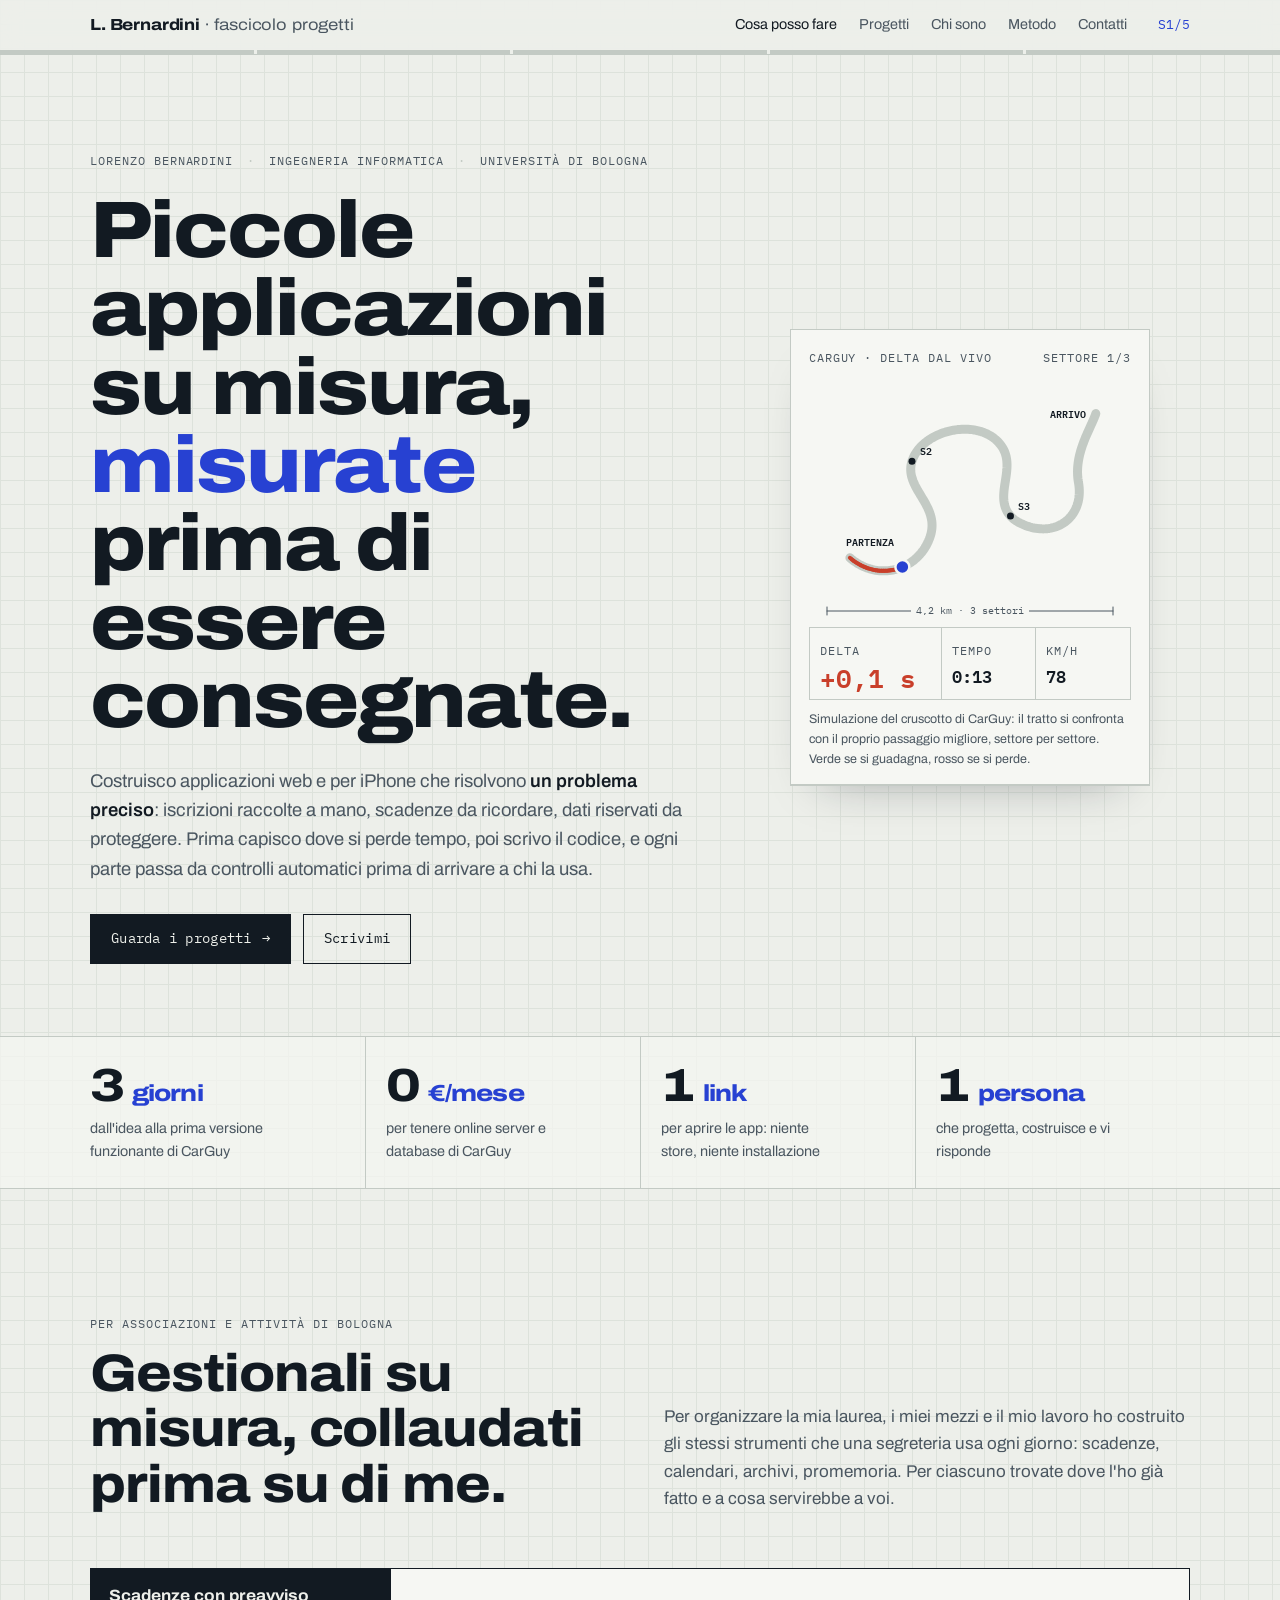
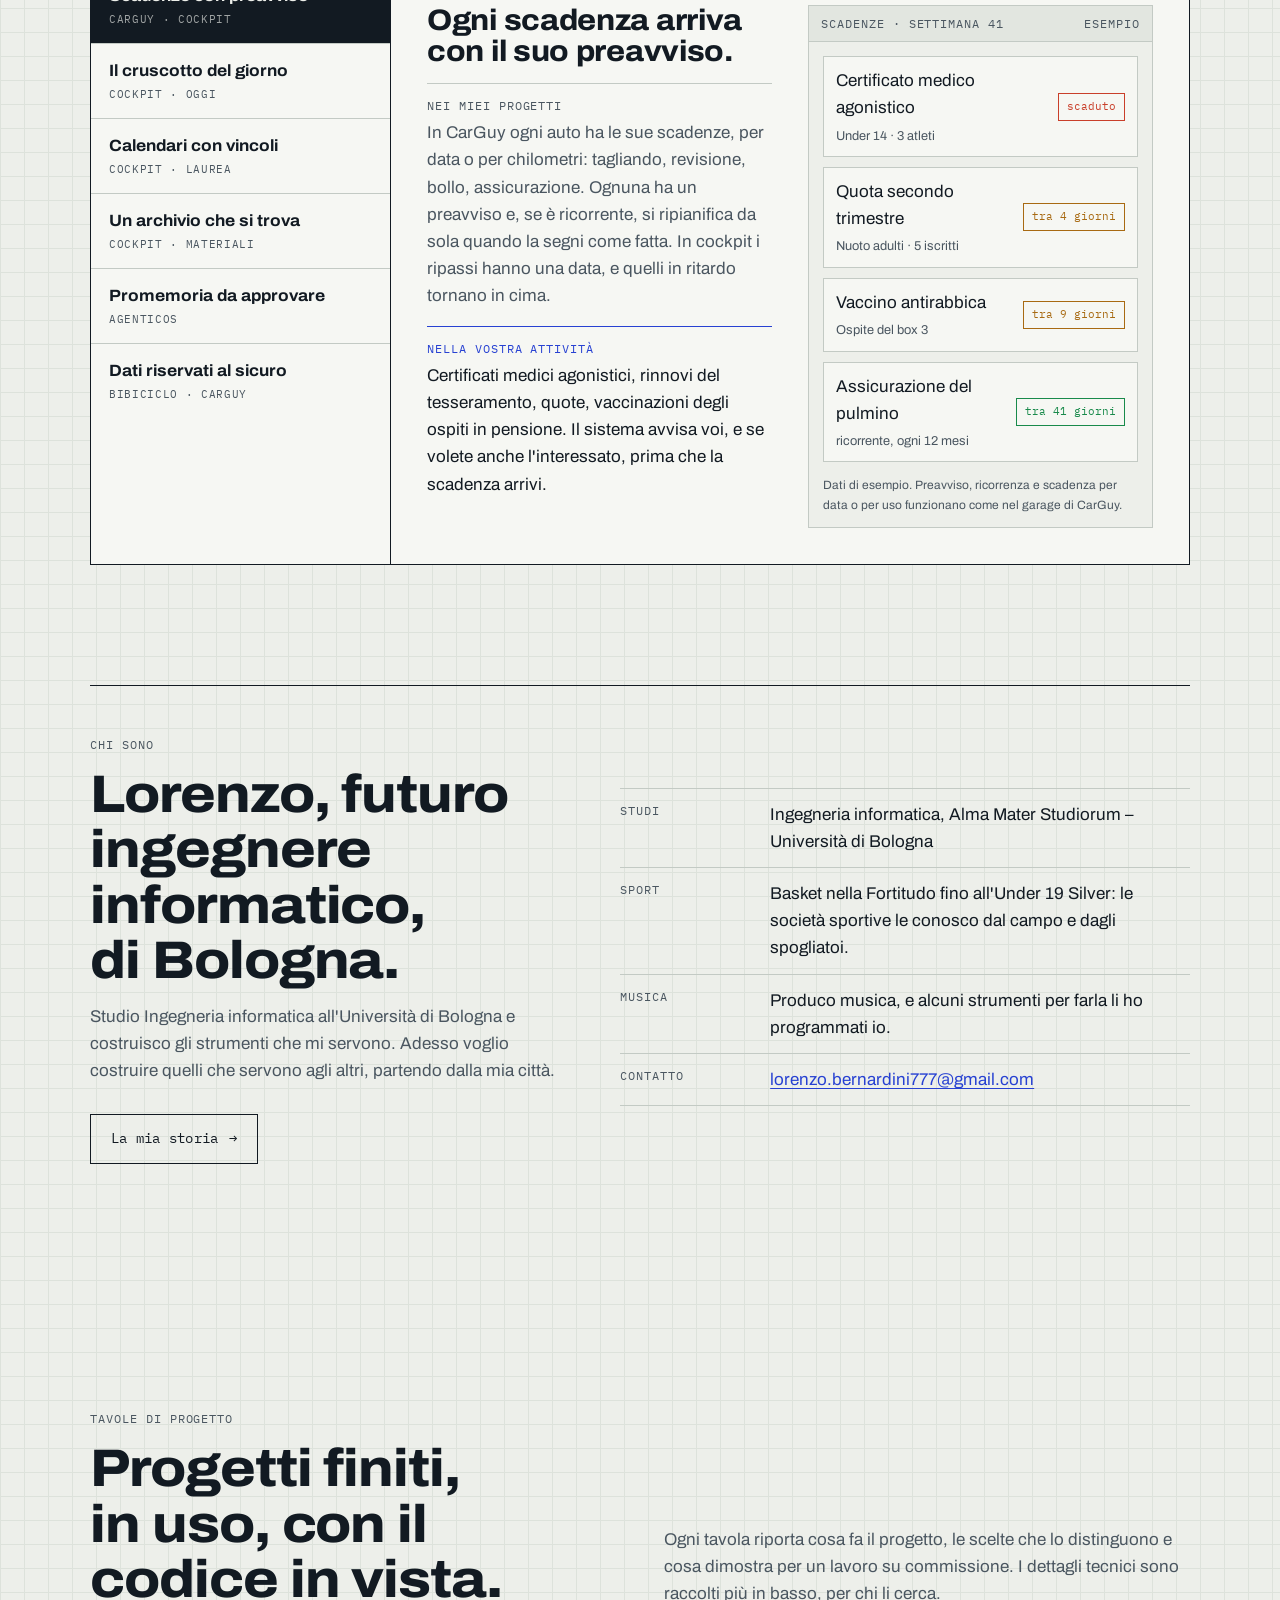
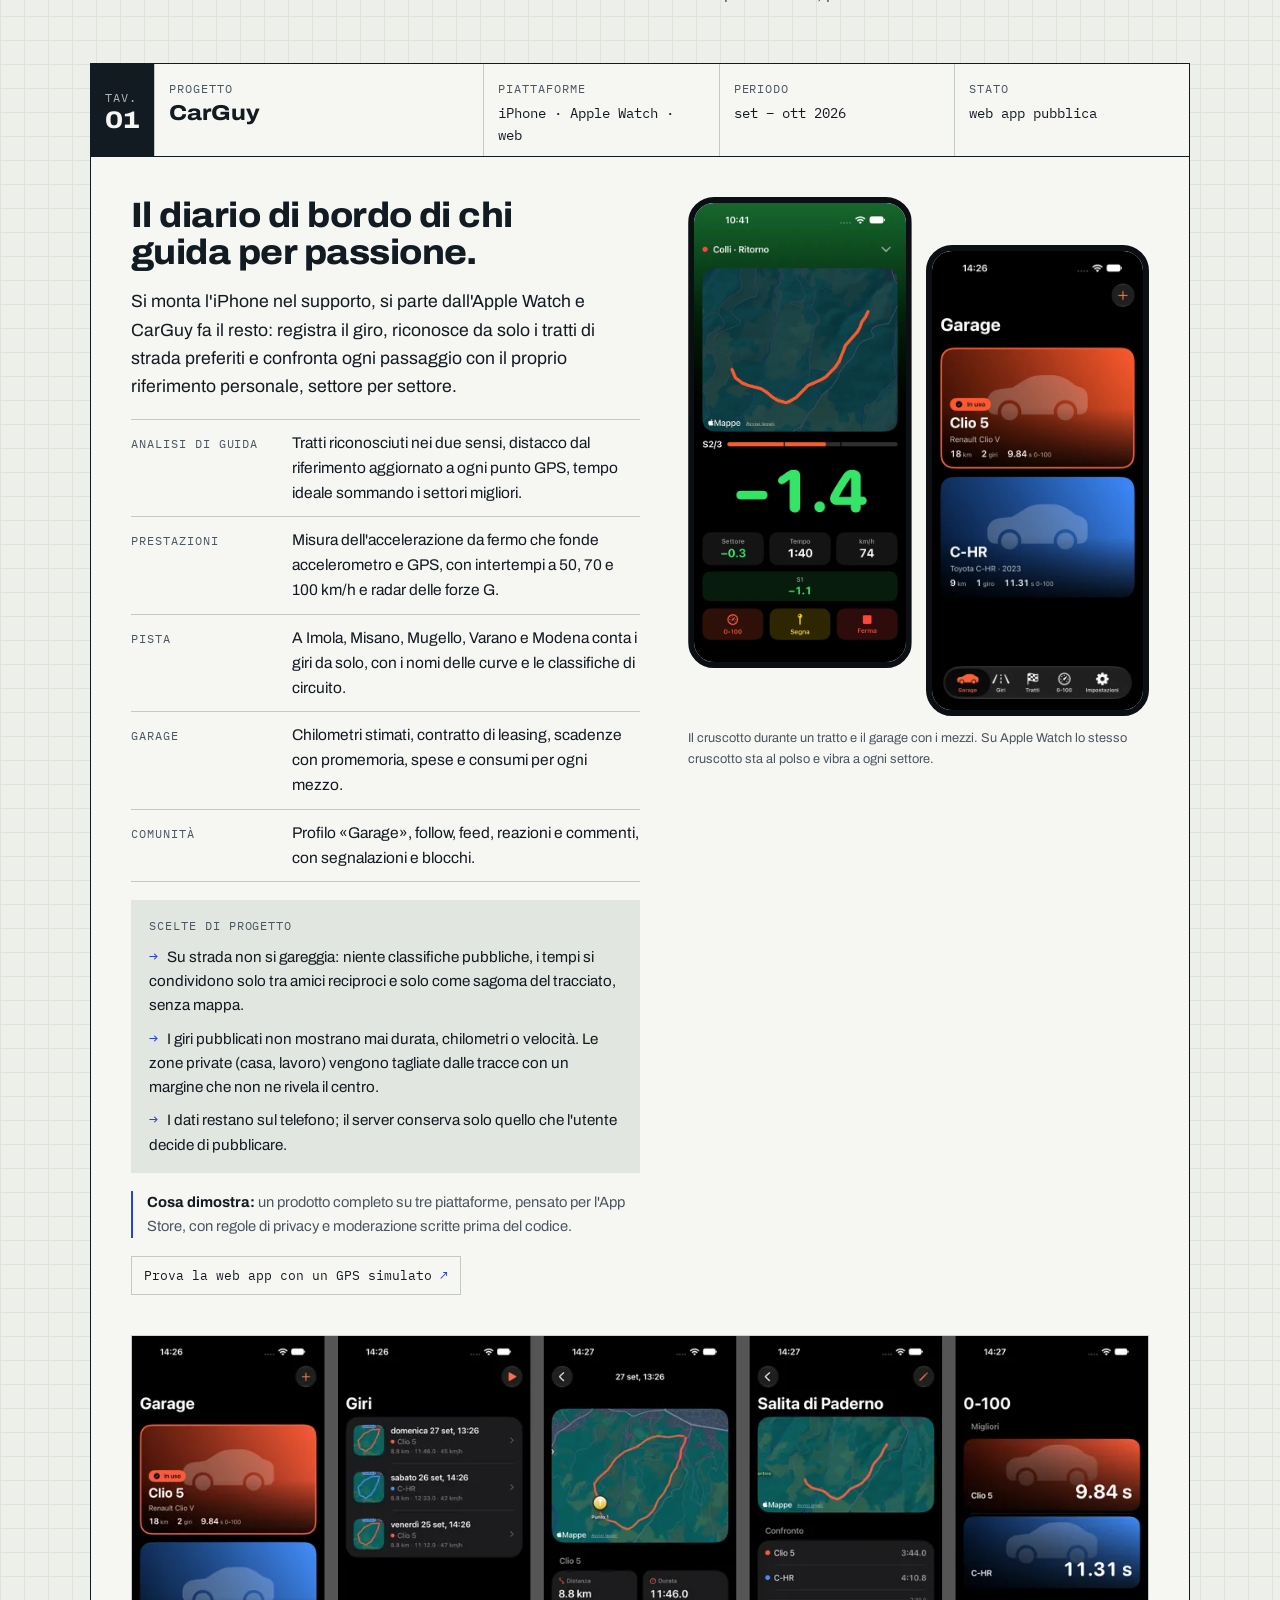
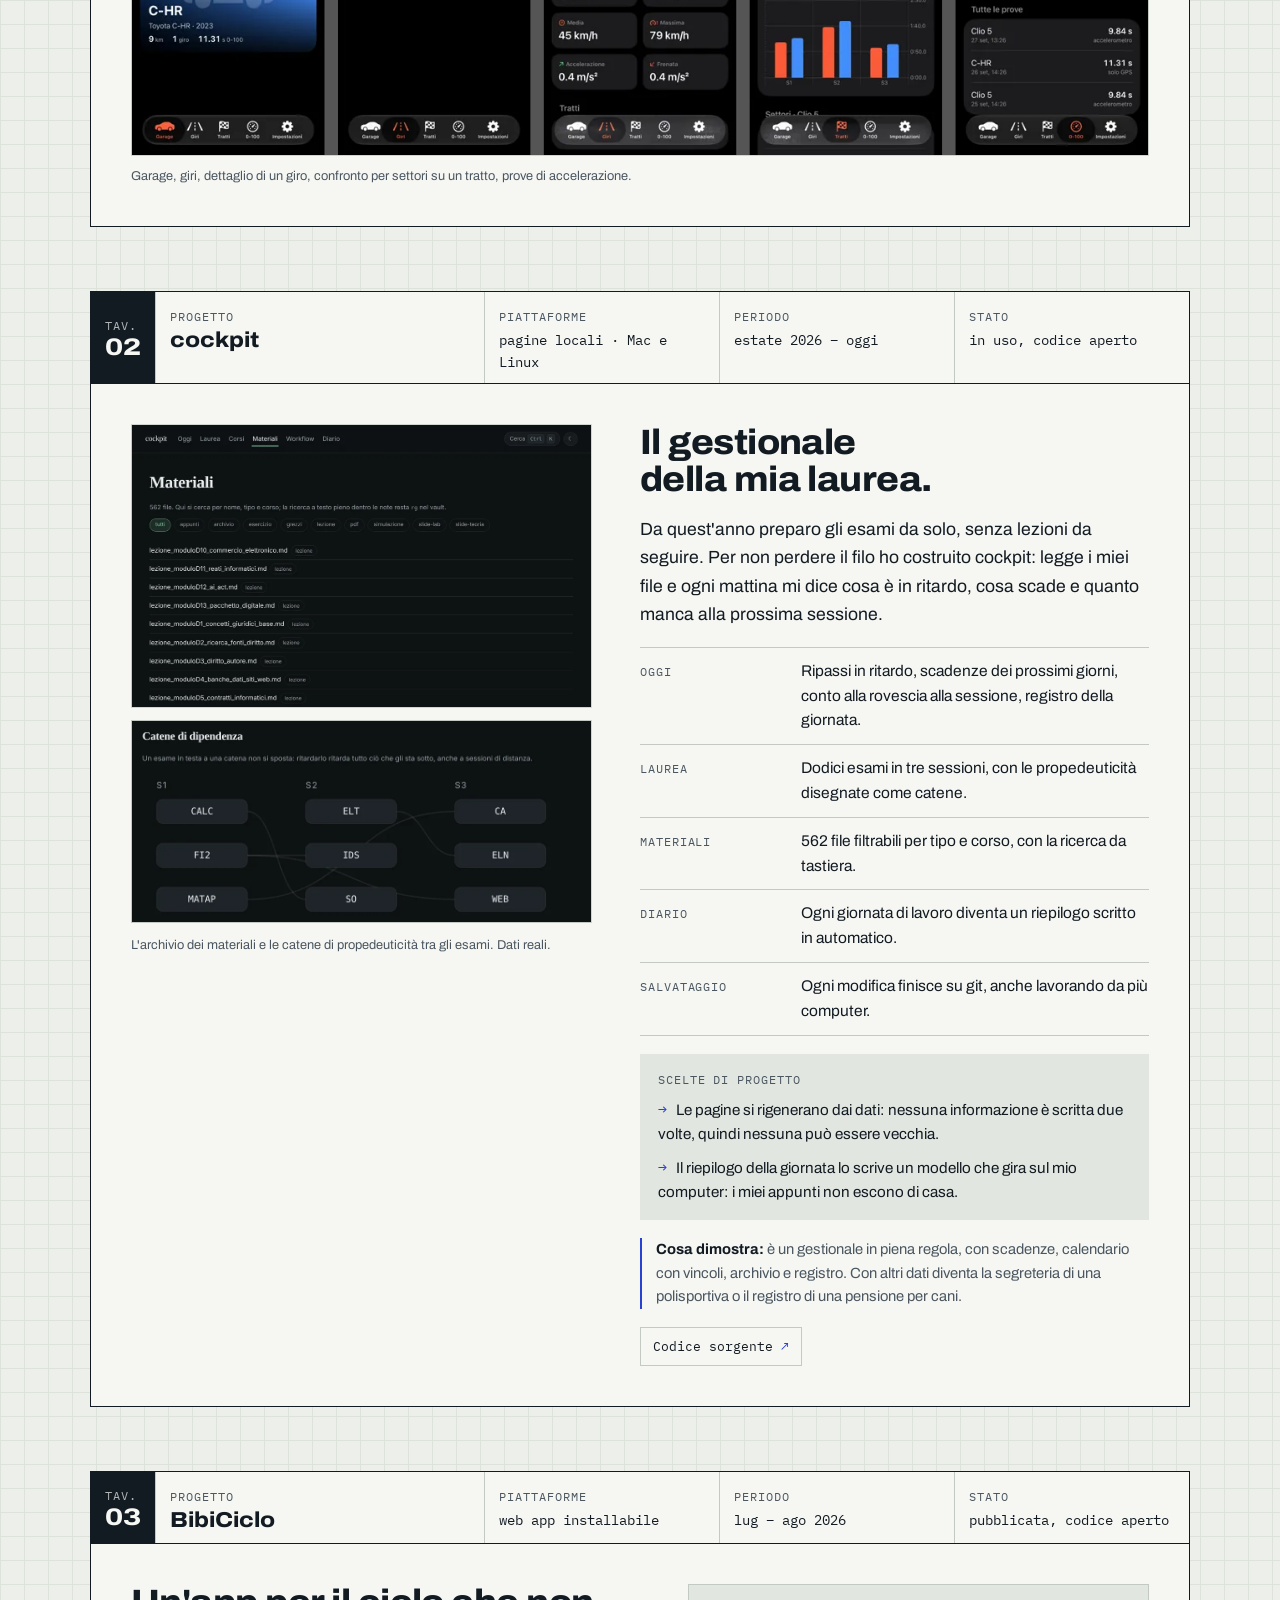
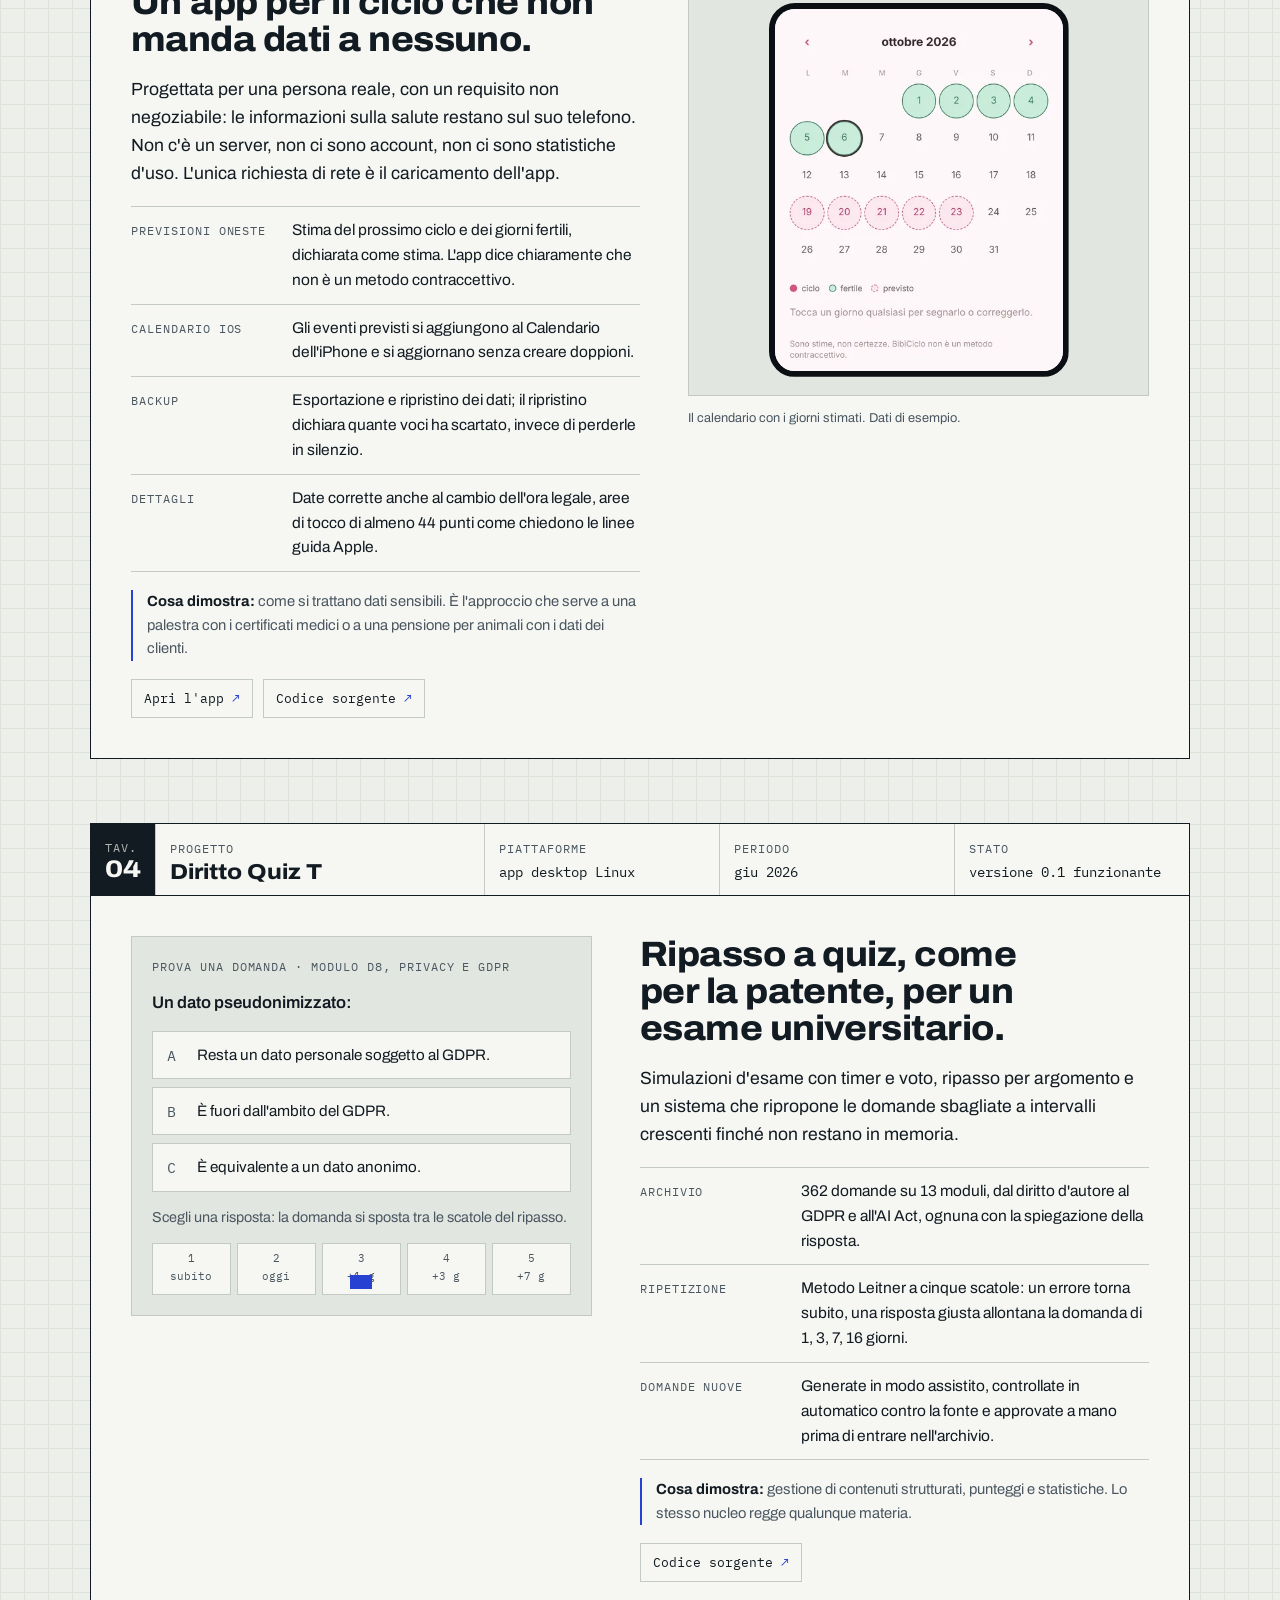
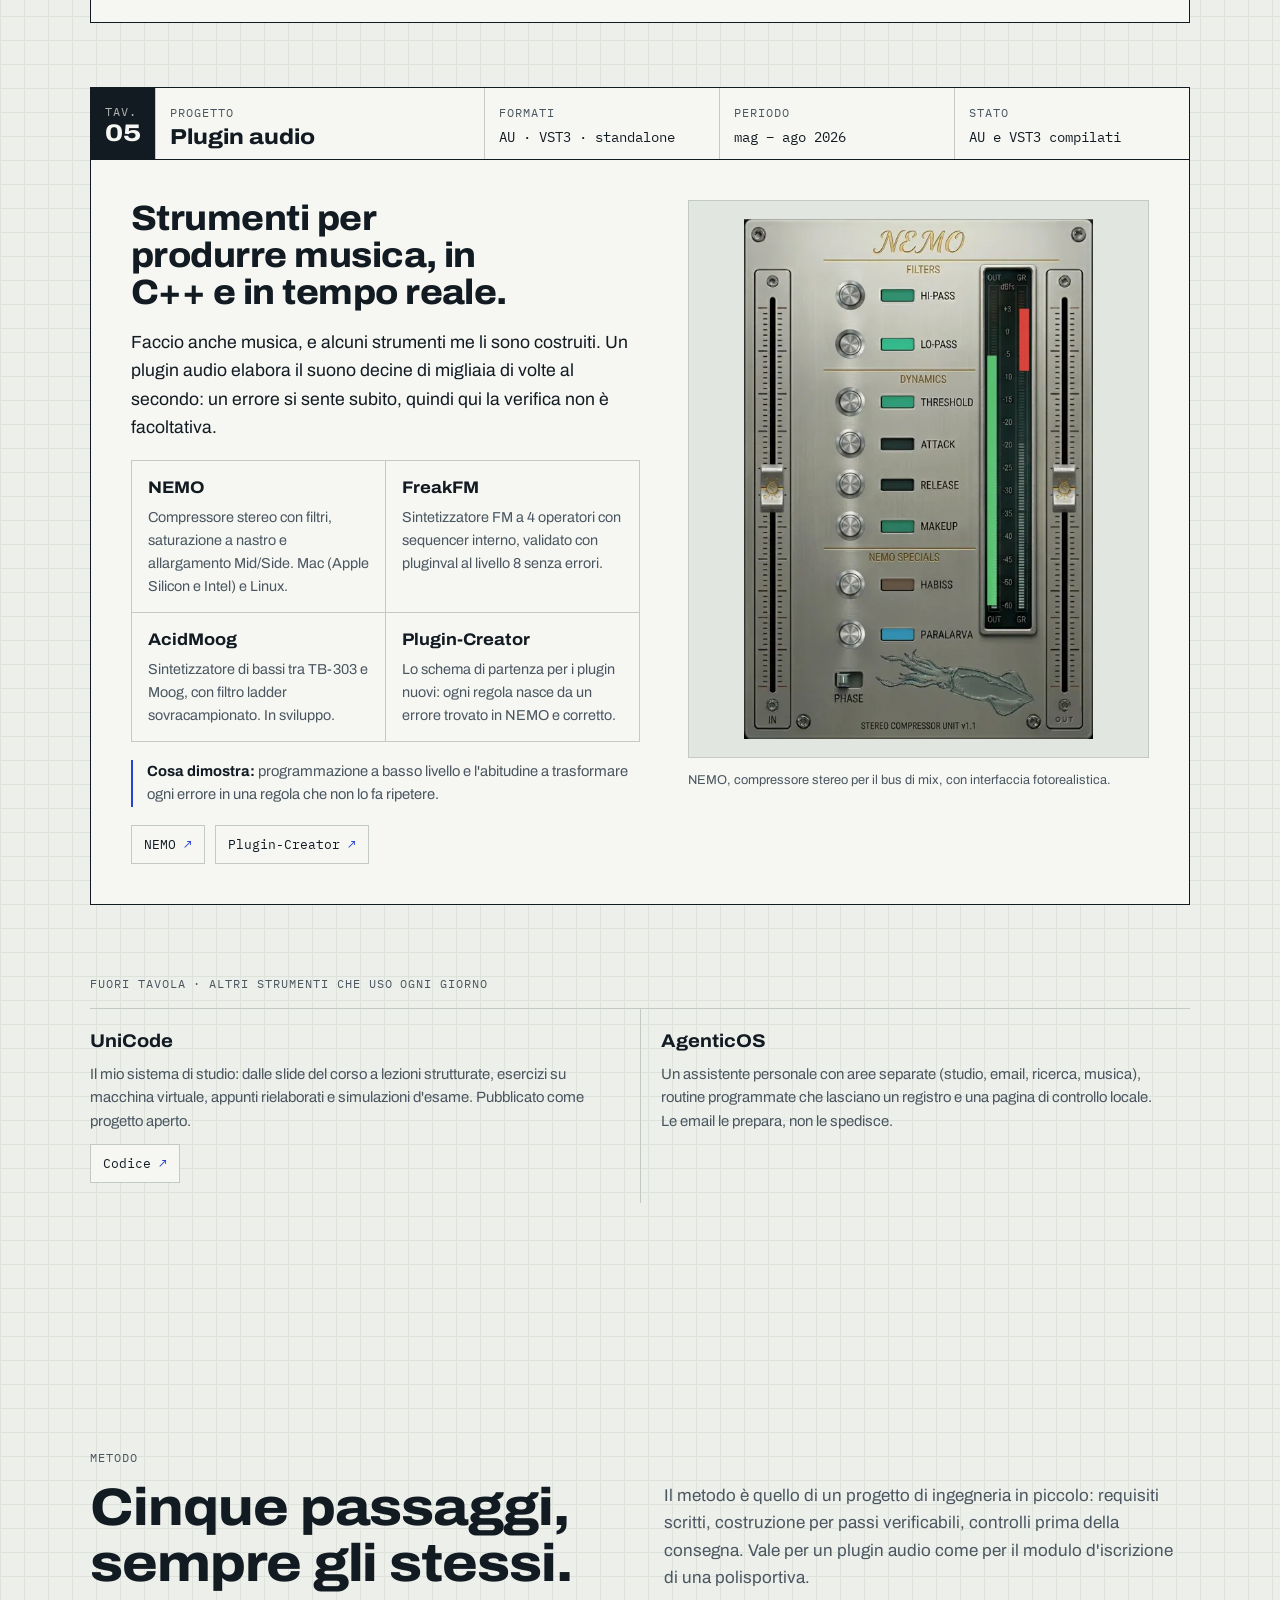
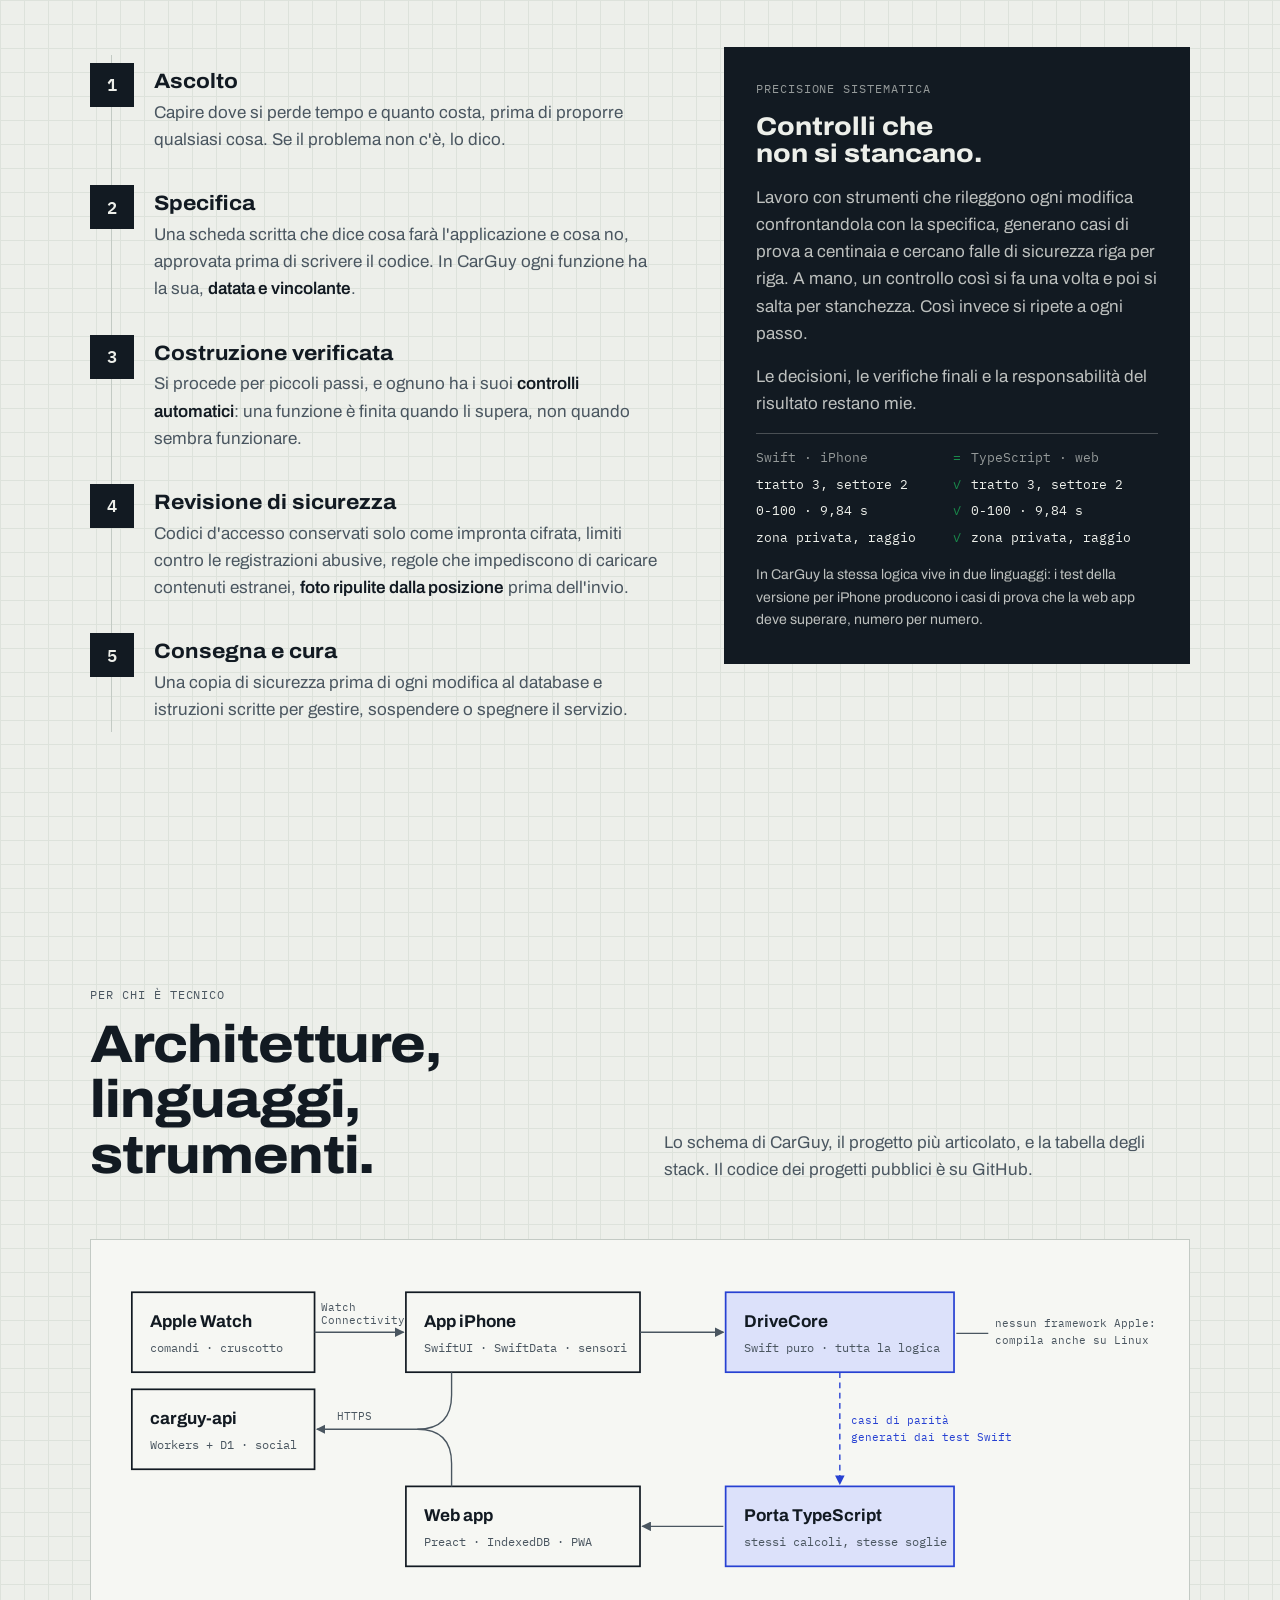
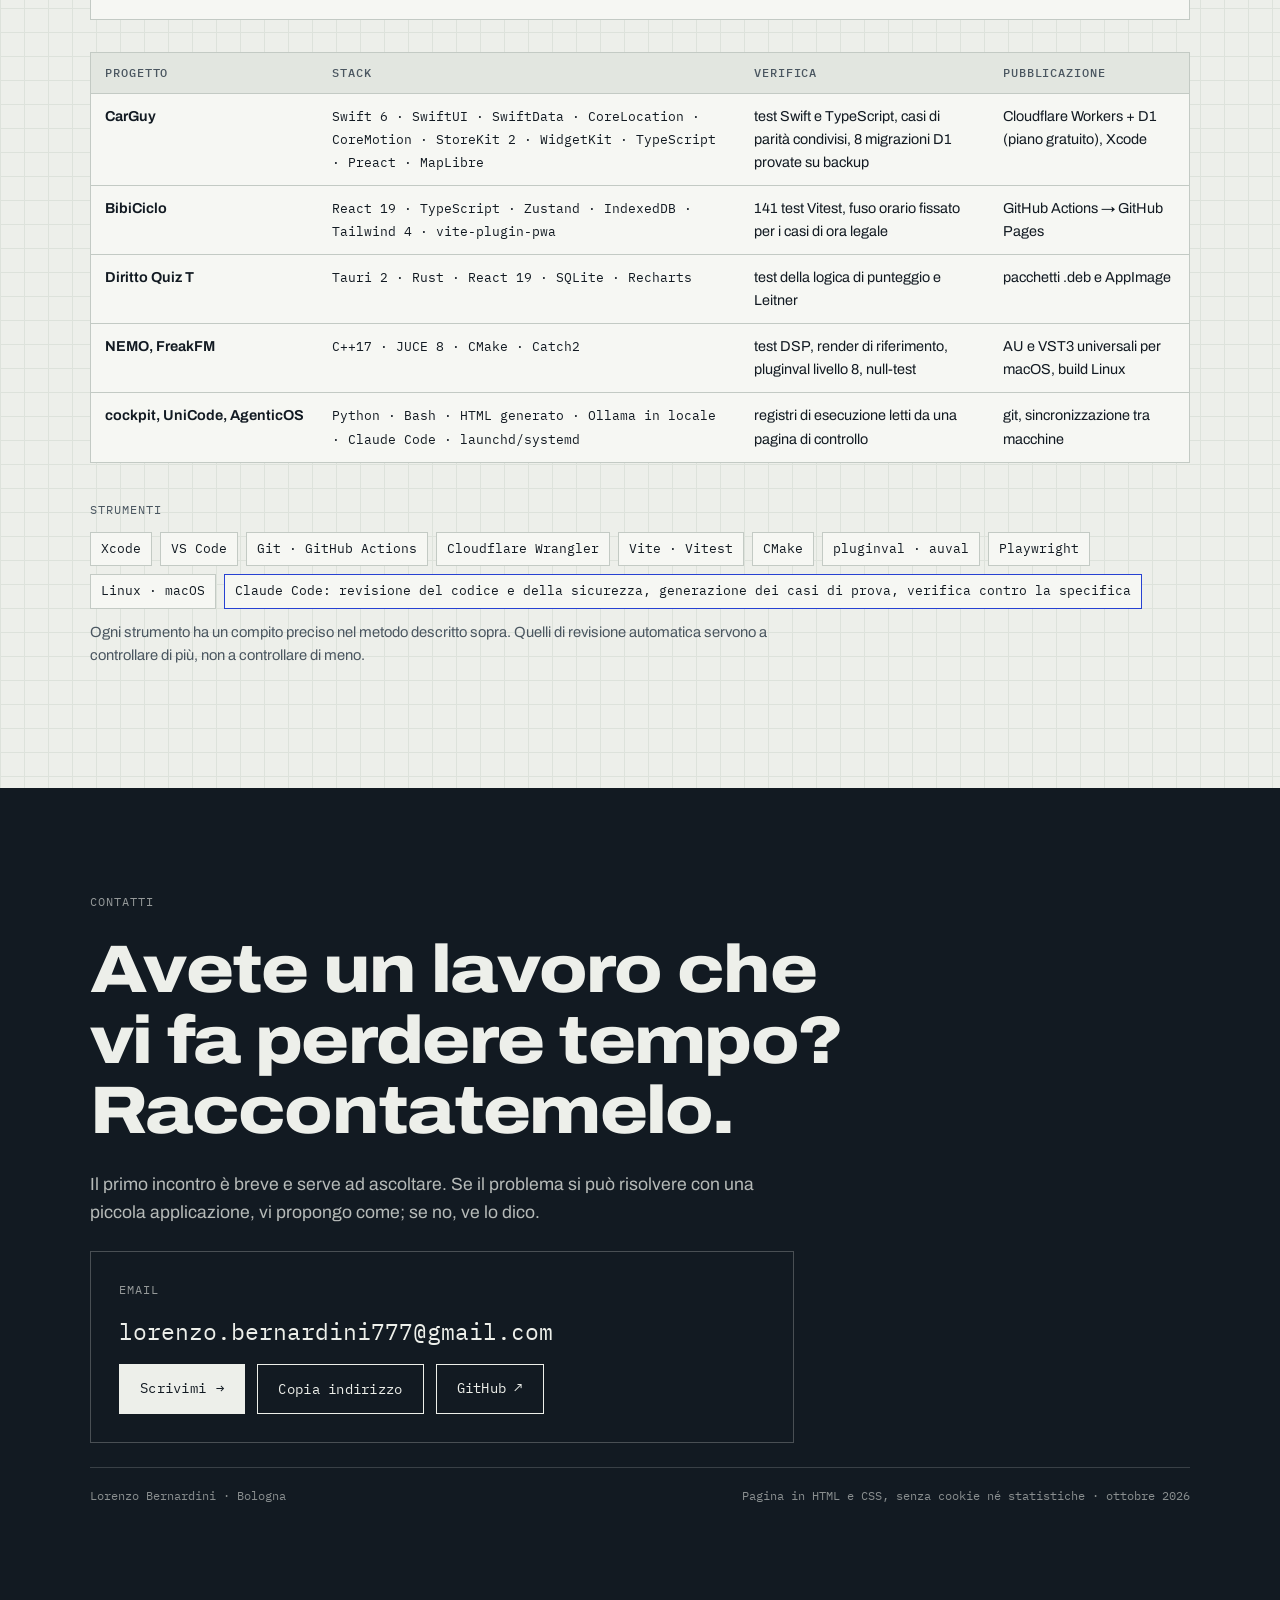
==== commit 3ed221a1: "Funzioni da gestionale, cockpit, Chi sono, email" ====
--- a/index.html
+++ b/index.html
@@ -3,347 +3,12 @@
 <head>
 <meta charset="utf-8">
 <meta name="viewport" content="width=device-width, initial-scale=1, viewport-fit=cover">
-<meta name="description" content="Lorenzo Bernardini, studente di Ingegneria informatica a Bologna: piccole applicazioni web su misura, progettate, misurate e verificate.">
-<!-- /HEAD-META -->
+<meta name="description" content="Lorenzo Bernardini, studente di Ingegneria informatica a Bologna: gestionali e applicazioni web su misura, progettati, misurati e verificati.">
 <title>Lorenzo Bernardini</title>
 <link rel="preconnect" href="https://fonts.googleapis.com">
 <link rel="preconnect" href="https://fonts.gstatic.com" crossorigin>
 <link rel="stylesheet" href="https://fonts.googleapis.com/css2?family=Archivo:wdth,wght@62..125,300..900&family=IBM+Plex+Mono:wght@400;500;600&display=swap">
-<style>
-/* Layout: fascicolo tecnico su carta millimetrata. Ogni progetto è una tavola con il suo cartiglio;
-   la barra in alto è divisa in settori come il cruscotto di CarGuy e si riempie scorrendo. */
-:root {
-  --paper: #EDEFEA;
-  --paper-2: #E2E6E0;
-  --sheet: #F6F7F3;
-  --ink: #121A22;
-  --ink-2: #4A5660;
-  --rule: #C3CAC4;
-  --grid: #DDE2DB;
-  --accent: #2741D2;
-  --accent-soft: #DCE1FA;
-  --gain: #198A4B;
-  --bezel: #0B0F14;
-  --loss: #C93F2A;
-  --font-display: "Archivo", "Helvetica Neue", Arial, sans-serif;
-  --font-body: "Archivo", "Helvetica Neue", Arial, sans-serif;
-  --font-mono: "IBM Plex Mono", ui-monospace, "SFMono-Regular", Menlo, monospace;
-  --gutter: clamp(16px, 4vw, 40px);
-  --maxw: 1180px;
-  --ease: cubic-bezier(.2, .7, .15, 1);
-}
-@media (prefers-color-scheme: dark) {
-  :root:not([data-theme="light"]) {
-    --paper: #0D1217; --paper-2: #141B22; --sheet: #111820; --ink: #E3E7E2; --ink-2: #98A4AD;
-    --rule: #28323B; --grid: #151D25; --accent: #8C9EFF; --accent-soft: #1C2550;
-    --gain: #3FD283; --loss: #FF6E55; color-scheme: dark;
-  }
-}
-:root[data-theme="dark"] {
-  --paper: #0D1217; --paper-2: #141B22; --sheet: #111820; --ink: #E3E7E2; --ink-2: #98A4AD;
-  --rule: #28323B; --grid: #151D25; --accent: #8C9EFF; --accent-soft: #1C2550;
-  --gain: #3FD283; --loss: #FF6E55; color-scheme: dark;
-}
-
-*, *::before, *::after { box-sizing: border-box; }
-html { scroll-behavior: smooth; -webkit-text-size-adjust: 100%; }
-body {
-  margin: 0;
-  background-color: var(--paper);
-  background-image:
-    linear-gradient(var(--grid) 1px, transparent 1px),
-    linear-gradient(90deg, var(--grid) 1px, transparent 1px);
-  background-size: 24px 24px;
-  color: var(--ink);
-  font-family: var(--font-body);
-  font-size: 1.0625rem;
-  line-height: 1.6;
-  font-variation-settings: "wdth" 100;
-  overflow-x: hidden;
-}
-img { max-width: 100%; height: auto; display: block; }
-a { color: var(--accent); text-underline-offset: 3px; text-decoration-thickness: 1px; }
-a:hover { text-decoration-thickness: 2px; }
-:focus-visible { outline: 2px solid var(--accent); outline-offset: 3px; border-radius: 2px; }
-h1, h2, h3 { font-family: var(--font-display); text-wrap: balance; margin: 0; line-height: 1.05; }
-p { margin: 0; }
-.wrap { max-width: var(--maxw); margin-inline: auto; padding-inline: var(--gutter); }
-.mono { font-family: var(--font-mono); }
-.label {
-  font-family: var(--font-mono); font-size: .75rem; letter-spacing: .08em;
-  text-transform: uppercase; color: var(--ink-2);
-}
-
-/* ——— Barra in alto con i settori ——— */
-.top {
-  position: sticky; top: env(safe-area-inset-top, 0px); z-index: 20;
-  background: color-mix(in srgb, var(--paper) 86%, transparent);
-  backdrop-filter: blur(10px); -webkit-backdrop-filter: blur(10px);
-  border-bottom: 1px solid var(--rule);
-}
-.top-row { display: flex; align-items: center; justify-content: space-between; gap: 16px; padding-block: 12px; }
-.brand { font-family: var(--font-display); font-weight: 750; font-variation-settings: "wdth" 115; font-size: 1rem; color: var(--ink); text-decoration: none; letter-spacing: -.01em; }
-.brand span { color: var(--ink-2); font-weight: 400; }
-.nav { display: flex; gap: 22px; align-items: center; }
-.nav a { color: var(--ink-2); text-decoration: none; font-size: .9rem; }
-.nav a:hover, .nav a.on { color: var(--ink); }
-.nav .sector { font-family: var(--font-mono); font-size: .8rem; color: var(--accent); min-width: 3.2em; text-align: right; font-variant-numeric: tabular-nums; }
-.sectors { display: grid; grid-template-columns: repeat(5, 1fr); gap: 3px; height: 4px; }
-.sectors i { background: var(--rule); position: relative; overflow: hidden; }
-.sectors i b { position: absolute; inset: 0; background: var(--accent); transform-origin: left; transform: scaleX(var(--p, 0)); }
-@media (max-width: 720px) { .nav a:not(.sector) { display: none; } }
-
-/* ——— Apertura ——— */
-.hero { padding-block: clamp(40px, 8vw, 96px) clamp(36px, 6vw, 72px); }
-.hero-grid { display: grid; grid-template-columns: minmax(0, 1.15fr) minmax(0, .85fr); gap: clamp(28px, 5vw, 64px); align-items: center; }
-@media (max-width: 900px) { .hero-grid { grid-template-columns: minmax(0, 1fr); } }
-.eyebrow { display: flex; flex-wrap: wrap; gap: 6px 14px; margin-bottom: 22px; }
-.eyebrow span + span::before { content: "·"; margin-right: 14px; color: var(--rule); }
-.hero h1 {
-  font-size: clamp(2.5rem, 6.4vw, 5rem); font-weight: 820; letter-spacing: -.025em;
-  font-variation-settings: "wdth" 112; line-height: .98;
-}
-.hero h1 em { font-style: normal; color: var(--accent); }
-.hero h1 .w { display: inline-block; }
-.lede { margin-top: 26px; max-width: 34em; font-size: 1.15rem; color: var(--ink-2); }
-.lede strong { color: var(--ink); font-weight: 600; }
-.cta { display: flex; flex-wrap: wrap; gap: 12px; margin-top: 30px; }
-.btn {
-  display: inline-flex; align-items: center; gap: 10px; padding: 13px 20px;
-  font-family: var(--font-mono); font-size: .85rem; letter-spacing: .02em; text-decoration: none;
-  border: 1.5px solid var(--ink); color: var(--ink); background: transparent;
-  transition: background .25s var(--ease), color .25s var(--ease), transform .25s var(--ease);
-}
-.btn:hover { transform: translateY(-2px); text-decoration: none; }
-.btn.primary { background: var(--ink); color: var(--paper); }
-.btn.primary:hover { background: var(--accent); border-color: var(--accent); }
-.btn .arr { transition: transform .25s var(--ease); }
-.btn:hover .arr { transform: translateX(4px); }
-
-/* Pannello del delta dal vivo */
-.live {
-  position: relative; background: var(--sheet); border: 1px solid var(--rule);
-  padding: 18px 18px 14px; box-shadow: 0 1px 0 var(--rule), 0 24px 48px -32px color-mix(in srgb, var(--ink) 40%, transparent);
-}
-.live-head { display: flex; justify-content: space-between; align-items: baseline; gap: 12px; }
-.live canvas { width: 100%; aspect-ratio: 4 / 3; display: block; margin-top: 8px; }
-.readout { display: grid; grid-template-columns: 1.4fr 1fr 1fr; gap: 1px; background: var(--rule); border: 1px solid var(--rule); margin-top: 10px; }
-.readout div { background: var(--sheet); padding: 8px 10px; min-width: 0; }
-.readout b { white-space: nowrap; display: block; font-family: var(--font-mono); font-weight: 600; font-size: 1.05rem; font-variant-numeric: tabular-nums; }
-.readout .delta b { font-size: 1.6rem; line-height: 1.1; transition: color .3s; }
-@media (max-width: 480px) { .readout .delta b { font-size: 1.25rem; } .readout div { padding: 8px; } }
-.live figcaption { margin-top: 10px; font-size: .78rem; color: var(--ink-2); }
-
-/* ——— Fascia dei numeri ——— */
-.facts { border-block: 1px solid var(--rule); background: color-mix(in srgb, var(--sheet) 70%, transparent); }
-.facts-grid { display: grid; grid-template-columns: repeat(4, minmax(0, 1fr)); }
-.fact { padding: 26px 20px 24px; border-left: 1px solid var(--rule); min-width: 0; }
-.fact:first-child { border-left: 0; padding-left: 0; }
-.fact .n { font-family: var(--font-display); font-weight: 800; font-variation-settings: "wdth" 120; font-size: clamp(2rem, 4vw, 2.9rem); line-height: 1; font-variant-numeric: tabular-nums; letter-spacing: -.02em; }
-.fact .n small { font-size: .5em; color: var(--accent); margin-left: 2px; }
-.fact p { margin-top: 8px; font-size: .9rem; color: var(--ink-2); max-width: 22ch; }
-@media (max-width: 760px) {
-  .facts-grid { grid-template-columns: repeat(2, minmax(0, 1fr)); }
-  .fact:nth-child(odd) { border-left: 0; padding-left: 0; }
-  .fact:nth-child(n+3) { border-top: 1px solid var(--rule); }
-}
-
-/* ——— Sezioni ——— */
-section.block { padding-block: clamp(64px, 10vw, 120px); }
-.sec-head { display: grid; grid-template-columns: minmax(0, 1fr) minmax(0, 1fr); gap: 20px 48px; align-items: end; margin-bottom: clamp(32px, 5vw, 56px); }
-@media (max-width: 800px) { .sec-head { grid-template-columns: minmax(0, 1fr); } }
-.sec-head h2 { font-size: clamp(2rem, 4.4vw, 3.3rem); font-weight: 780; font-variation-settings: "wdth" 110; letter-spacing: -.02em; margin-top: 10px; }
-.sec-head p { color: var(--ink-2); max-width: 36em; }
-
-/* Quota: linea di misura che si disegna */
-.quota { display: block; width: 100%; height: 18px; margin-top: 16px; color: var(--ink-2); overflow: visible; }
-.quota path { fill: none; stroke: currentColor; stroke-width: 1; vector-effect: non-scaling-stroke; }
-.quota text { fill: currentColor; font-family: var(--font-mono); font-size: 11px; }
-
-/* Offerte per chi ha un'attività */
-.offers { display: grid; grid-template-columns: repeat(3, minmax(0, 1fr)); gap: 0; border-top: 1.5px solid var(--ink); }
-@media (max-width: 900px) { .offers { grid-template-columns: minmax(0, 1fr); } }
-.offer { padding: 26px 26px 30px 0; min-width: 0; display: flex; flex-direction: column; gap: 12px; }
-.offer + .offer { padding-left: 26px; border-left: 1px solid var(--rule); }
-@media (max-width: 900px) { .offer + .offer { padding-left: 0; border-left: 0; border-top: 1px solid var(--rule); } }
-.offer h3 { font-size: 1.45rem; font-weight: 720; font-variation-settings: "wdth" 108; }
-.offer p { color: var(--ink-2); }
-.offer .proof { margin-top: auto; padding-top: 12px; font-size: .88rem; border-top: 1px dashed var(--rule); color: var(--ink); }
-.offer .proof .label { display: block; margin-bottom: 2px; }
-.promise {
-  margin-top: 40px; padding: 22px 24px; background: var(--accent-soft); color: var(--ink);
-  display: grid; grid-template-columns: auto minmax(0, 1fr); gap: 18px; align-items: start;
-}
-.promise .label { color: var(--accent); padding-top: 4px; }
-@media (max-width: 600px) { .promise { grid-template-columns: minmax(0, 1fr); gap: 6px; } }
-
-/* ——— Tavole ——— */
-.tavola { background: var(--sheet); border: 1.5px solid var(--ink); margin-bottom: clamp(36px, 6vw, 64px); position: relative; }
-.cartiglio { display: grid; grid-template-columns: auto minmax(0, 1.4fr) repeat(3, minmax(0, 1fr)); border-bottom: 1.5px solid var(--ink); }
-.cartiglio > div { padding: 10px 14px; border-left: 1px solid var(--rule); min-width: 0; }
-.cartiglio > div:first-child { border-left: 0; background: var(--ink); color: var(--sheet); display: flex; flex-direction: column; justify-content: center; }
-.cartiglio > div:first-child .label { color: inherit; opacity: .7; }
-.cartiglio .v { font-family: var(--font-mono); font-size: .86rem; overflow-wrap: anywhere; }
-.cartiglio .tav { font-family: var(--font-display); font-weight: 800; font-size: 1.5rem; line-height: 1; font-variation-settings: "wdth" 120; }
-.cartiglio .name { font-family: var(--font-display); font-weight: 780; font-size: 1.35rem; font-variation-settings: "wdth" 112; line-height: 1.1; }
-@media (max-width: 820px) {
-  .cartiglio { grid-template-columns: auto minmax(0, 1fr); }
-  .cartiglio > div:nth-child(n+3) { border-top: 1px solid var(--rule); }
-  .cartiglio > div:nth-child(3) { border-left: 0; }
-  .cartiglio > div:nth-child(5) { grid-column: 1 / -1; border-left: 0; }
-}
-.tav-body { display: grid; grid-template-columns: minmax(0, 1.05fr) minmax(0, .95fr); gap: clamp(24px, 4vw, 48px); padding: clamp(20px, 4vw, 40px); }
-.tav-body.flip { grid-template-columns: minmax(0, .95fr) minmax(0, 1.05fr); }
-@media (max-width: 900px) { .tav-body, .tav-body.flip { grid-template-columns: minmax(0, 1fr); } .tav-body.flip .tav-fig { order: 2; } }
-.tav-text { min-width: 0; display: flex; flex-direction: column; gap: 18px; }
-.tav-text h3 { font-size: clamp(1.6rem, 3vw, 2.2rem); font-weight: 780; font-variation-settings: "wdth" 106; letter-spacing: -.015em; }
-.tav-text .intro { font-size: 1.1rem; }
-.feat { list-style: none; padding: 0; margin: 0; display: grid; gap: 0; border-top: 1px solid var(--rule); }
-.feat li { display: grid; grid-template-columns: 9.5em minmax(0, 1fr); gap: 14px; padding: 11px 0; border-bottom: 1px solid var(--rule); font-size: .97rem; }
-.feat li .label { padding-top: 3px; }
-@media (max-width: 520px) { .feat li { grid-template-columns: minmax(0, 1fr); gap: 2px; } }
-.scelte { background: var(--paper-2); padding: 16px 18px; display: grid; gap: 8px; font-size: .95rem; }
-.scelte p::before { content: "→ "; color: var(--accent); font-family: var(--font-mono); }
-.links { display: flex; flex-wrap: wrap; gap: 10px; }
-.links a { font-family: var(--font-mono); font-size: .82rem; padding: 8px 12px; border: 1px solid var(--rule); text-decoration: none; color: var(--ink); background: var(--sheet); transition: border-color .2s, color .2s; }
-.links a:hover { border-color: var(--accent); color: var(--accent); }
-.links a span { color: var(--accent); }
-.serve { font-size: .92rem; color: var(--ink-2); border-left: 2px solid var(--accent); padding-left: 14px; }
-.serve strong { color: var(--ink); }
-
-.tav-fig { min-width: 0; margin: 0; display: flex; flex-direction: column; gap: 12px; }
-.tav-fig figcaption { font-size: .8rem; color: var(--ink-2); }
-.phones { display: grid; grid-template-columns: repeat(2, minmax(0, 1fr)); gap: 14px; align-items: start; }
-.phone { border-radius: 26px; overflow: hidden; border: 6px solid var(--bezel); background: var(--bezel); max-width: 100%; }
-.phone img { width: 100%; }
-.phones .phone:nth-child(2) { margin-top: 48px; }
-.strip { border: 1px solid var(--rule); background: #05070A; max-width: 100%; }
-.plate { border: 1px solid var(--rule); background: var(--paper-2); padding: 18px; display: grid; place-items: center; }
-.plate img { max-height: 520px; width: auto; max-width: 100%; }
-.plate .phone { width: min(300px, 100%); }
-
-/* Rivelazione delle immagini: tendina di plotter */
-.wipe { clip-path: inset(0 0 0 0); transition: clip-path 1.1s var(--ease); }
-
-/* Mini quiz */
-.quiz { border: 1px solid var(--rule); background: var(--paper-2); padding: 20px; display: grid; gap: 14px; }
-.quiz-q { font-weight: 600; font-size: 1.05rem; }
-.quiz-o { display: grid; gap: 8px; }
-.quiz-o button {
-  text-align: left; font: inherit; font-size: .95rem; color: var(--ink); background: var(--sheet);
-  border: 1px solid var(--rule); padding: 11px 14px; cursor: pointer; display: grid; grid-template-columns: 1.6em minmax(0, 1fr); gap: 6px;
-  transition: border-color .2s, background .2s, transform .2s var(--ease);
-}
-.quiz-o button:hover:not(:disabled) { border-color: var(--accent); transform: translateX(3px); }
-.quiz-o button .k { font-family: var(--font-mono); color: var(--ink-2); }
-.quiz-o button.ok { border-color: var(--gain); background: color-mix(in srgb, var(--gain) 12%, var(--sheet)); }
-.quiz-o button.ko { border-color: var(--loss); background: color-mix(in srgb, var(--loss) 12%, var(--sheet)); }
-.quiz-o button:disabled { cursor: default; }
-.quiz-e { font-size: .9rem; color: var(--ink-2); min-height: 1.6em; }
-.leitner { position: relative; display: grid; grid-template-columns: repeat(5, minmax(0, 1fr)); gap: 6px; }
-.leitner div { border: 1px solid var(--rule); padding: 6px 4px; text-align: center; font-family: var(--font-mono); font-size: .7rem; color: var(--ink-2); background: var(--sheet); position: relative; min-height: 52px; }
-.leitner div b { display: block; font-size: .68rem; font-weight: 400; }
-.leitner .card { position: absolute; left: 50%; bottom: 6px; width: 22px; height: 14px; margin-left: -11px; background: var(--accent); transition: transform .6s var(--ease); }
-.quiz-reset { justify-self: start; font-family: var(--font-mono); font-size: .78rem; background: none; border: 0; color: var(--accent); cursor: pointer; padding: 0; text-decoration: underline; text-underline-offset: 3px; }
-
-/* Plugin audio */
-.plugins { display: grid; grid-template-columns: repeat(2, minmax(0, 1fr)); gap: 1px; background: var(--rule); border: 1px solid var(--rule); }
-@media (max-width: 600px) { .plugins { grid-template-columns: minmax(0, 1fr); } }
-.plugins div { background: var(--sheet); padding: 14px 16px; min-width: 0; }
-.plugins h4 { margin: 0 0 4px; font-family: var(--font-display); font-weight: 720; font-size: 1.05rem; font-variation-settings: "wdth" 108; }
-.plugins p { font-size: .9rem; color: var(--ink-2); }
-
-/* Strumenti personali */
-.tools { display: grid; grid-template-columns: repeat(3, minmax(0, 1fr)); gap: 0; border-top: 1px solid var(--rule); }
-@media (max-width: 820px) { .tools { grid-template-columns: minmax(0, 1fr); } }
-.tools > div { padding: 18px 20px 20px 0; min-width: 0; }
-.tools > div + div { padding-left: 20px; border-left: 1px solid var(--rule); }
-@media (max-width: 820px) { .tools > div + div { padding-left: 0; border-left: 0; border-top: 1px solid var(--rule); } }
-.tools h4 { margin: 0 0 6px; font-family: var(--font-display); font-weight: 720; font-size: 1.15rem; font-variation-settings: "wdth" 108; }
-.tools p { font-size: .93rem; color: var(--ink-2); }
-
-/* ——— Metodo ——— */
-.steps { list-style: none; margin: 0; padding: 0; counter-reset: s; position: relative; }
-.steps::before { content: ""; position: absolute; left: 21px; top: 8px; bottom: 8px; width: 1px; background: var(--rule); }
-.steps li { counter-increment: s; display: grid; grid-template-columns: 44px minmax(0, 1fr); gap: 20px; padding-block: 16px; position: relative; }
-.steps li::before {
-  content: counter(s); width: 44px; height: 44px; display: grid; place-items: center; background: var(--paper);
-  border: 1.5px solid var(--ink); font-family: var(--font-mono); font-weight: 600; position: relative; z-index: 1;
-  transition: background .4s, color .4s;
-}
-.steps li.in::before { background: var(--ink); color: var(--paper); }
-.steps h3 { font-size: 1.3rem; font-weight: 720; font-variation-settings: "wdth" 108; margin-top: 8px; }
-.steps p { color: var(--ink-2); margin-top: 6px; max-width: 40em; }
-.steps p b { color: var(--ink); font-weight: 600; }
-.method-grid { display: grid; grid-template-columns: minmax(0, 1.1fr) minmax(0, .9fr); gap: clamp(28px, 5vw, 64px); align-items: start; }
-@media (max-width: 900px) { .method-grid { grid-template-columns: minmax(0, 1fr); } }
-.precision { position: sticky; top: 90px; background: var(--ink); color: var(--paper); padding: clamp(22px, 3vw, 32px); display: grid; gap: 16px; }
-.precision h3 { font-size: 1.6rem; font-weight: 780; font-variation-settings: "wdth" 110; }
-.precision p { color: color-mix(in srgb, var(--paper) 78%, var(--ink)); }
-.precision .label { color: color-mix(in srgb, var(--paper) 60%, var(--ink)); }
-.parity { font-family: var(--font-mono); font-size: .8rem; display: grid; grid-template-columns: minmax(0, 1fr) auto minmax(0, 1fr); gap: 6px 10px; align-items: center; border-top: 1px solid color-mix(in srgb, var(--paper) 25%, var(--ink)); padding-top: 14px; }
-.parity span:nth-child(3n+2) { color: var(--gain); }
-.parity .h { color: color-mix(in srgb, var(--paper) 60%, var(--ink)); }
-
-/* ——— Per chi è tecnico ——— */
-.tech-grid { display: grid; grid-template-columns: minmax(0, 1fr); gap: 32px; }
-.diagram { background: var(--sheet); border: 1px solid var(--rule); padding: 18px; overflow-x: auto; }
-.diagram svg { display: block; min-width: 640px; width: 100%; height: auto; }
-.diagram .box { fill: var(--sheet); stroke: var(--ink); stroke-width: 1.5; }
-.diagram .box.core { fill: var(--accent-soft); stroke: var(--accent); }
-.diagram .t1 { fill: var(--ink); font-family: var(--font-display); font-weight: 700; font-size: 15px; }
-.diagram .t2 { fill: var(--ink-2); font-family: var(--font-mono); font-size: 10.5px; }
-.diagram .ln { fill: none; stroke: var(--ink-2); stroke-width: 1.2; }
-.diagram .ln.dash { stroke: var(--accent); stroke-dasharray: 5 4; }
-.diagram .lt { fill: var(--ink-2); font-family: var(--font-mono); font-size: 10px; }
-.diagram .lt.a { fill: var(--accent); }
-.diagram .arrow { fill: var(--ink-2); }
-.diagram .arrow.a { fill: var(--accent); }
-.table-wrap { overflow-x: auto; border: 1px solid var(--rule); background: var(--sheet); }
-table { border-collapse: collapse; width: 100%; min-width: 680px; font-size: .9rem; }
-th, td { text-align: left; padding: 11px 14px; border-bottom: 1px solid var(--rule); vertical-align: top; }
-th { font-family: var(--font-mono); font-weight: 500; font-size: .72rem; letter-spacing: .08em; text-transform: uppercase; color: var(--ink-2); background: var(--paper-2); }
-td:first-child { font-weight: 650; white-space: nowrap; }
-td .mono { font-size: .82rem; }
-tr:last-child td { border-bottom: 0; }
-.kit { display: flex; flex-wrap: wrap; gap: 8px; }
-.kit span { font-family: var(--font-mono); font-size: .8rem; padding: 6px 10px; border: 1px solid var(--rule); background: var(--sheet); }
-.kit span.ai { border-color: var(--accent); }
-.kit-note { margin-top: 12px; font-size: .92rem; color: var(--ink-2); max-width: 46em; }
-
-/* ——— Formazione e contatti ——— */
-.edu { display: grid; grid-template-columns: minmax(0, 1fr) minmax(0, 1fr); gap: clamp(24px, 4vw, 56px); }
-@media (max-width: 800px) { .edu { grid-template-columns: minmax(0, 1fr); } }
-.edu h3 { font-size: 1.35rem; font-weight: 720; font-variation-settings: "wdth" 108; margin-bottom: 10px; }
-.edu ul { margin: 0; padding: 0; list-style: none; border-top: 1px solid var(--rule); }
-.edu li { display: flex; justify-content: space-between; gap: 16px; padding: 10px 0; border-bottom: 1px solid var(--rule); font-size: .97rem; }
-.edu li span:last-child { font-family: var(--font-mono); color: var(--ink-2); font-size: .85rem; white-space: nowrap; }
-.contact { background: var(--ink); color: var(--paper); }
-.contact .wrap { padding-block: clamp(56px, 9vw, 104px); display: grid; gap: 24px; }
-.contact h2 { font-size: clamp(2.2rem, 5.5vw, 4.2rem); font-weight: 820; font-variation-settings: "wdth" 114; letter-spacing: -.025em; max-width: 14em; }
-.contact p { color: color-mix(in srgb, var(--paper) 75%, var(--ink)); max-width: 38em; font-size: 1.1rem; }
-.contact .btn { border-color: var(--paper); color: var(--paper); }
-.contact .btn.primary { background: var(--paper); color: var(--ink); }
-.contact .btn.primary:hover { background: var(--accent); border-color: var(--accent); color: var(--paper); }
-.foot { font-family: var(--font-mono); font-size: .75rem; color: color-mix(in srgb, var(--paper) 55%, var(--ink)); border-top: 1px solid color-mix(in srgb, var(--paper) 18%, var(--ink)); padding-top: 18px; display: flex; flex-wrap: wrap; justify-content: space-between; gap: 8px; }
-
-/* ——— Animazioni (solo con JS e senza riduzione del movimento) ——— */
-.rv { transition: opacity .9s var(--ease), transform .9s var(--ease); transition-delay: var(--d, 0s); }
-.js .rv.wait { opacity: 0; transform: translateY(32px); }
-.js .rv.wait .wipe, .js .wipe.rv.wait { clip-path: inset(0 0 100% 0); }
-.js .rv.wait.wipe { opacity: 1; transform: none; }
-.quota path { stroke-dasharray: 1; stroke-dashoffset: 0; transition: stroke-dashoffset 1.2s var(--ease) .2s; }
-.js .rv.wait .quota path { stroke-dashoffset: 1; }
-@keyframes rise { from { opacity: 0; transform: translateY(.45em); } to { opacity: 1; transform: none; } }
-.js .hero h1 .w { animation: rise .9s var(--ease) both; animation-delay: calc(var(--i) * 70ms + 80ms); }
-@media (prefers-reduced-motion: reduce) {
-  html { scroll-behavior: auto; }
-  .js .rv.wait { opacity: 1; transform: none; }
-  .js .rv.wait .wipe, .js .wipe.rv.wait { clip-path: none; }
-  .js .hero h1 .w { animation: none; }
-  .rv, .wipe, .quota path { transition: none; }
-}
-</style>
+<link rel="stylesheet" href="assets/stile.css">
 <!-- /HEAD -->
 </head>
 <body>
@@ -352,15 +17,15 @@
   <div class="wrap top-row">
     <a class="brand" href="#inizio">L. Bernardini <span>· fascicolo progetti</span></a>
     <nav class="nav" aria-label="Sezioni">
-      <a href="#offerta">Per la tua attività</a>
+      <a href="#funzioni">Cosa posso fare</a>
       <a href="#progetti">Progetti</a>
+      <a href="chisono.html">Chi sono</a>
       <a href="#metodo">Metodo</a>
-      <a href="#tecnico">Per chi è tecnico</a>
       <a href="#contatti">Contatti</a>
       <span class="sector" id="sector" aria-hidden="true">S1/5</span>
     </nav>
   </div>
-  <div class="sectors" aria-hidden="true"><i><b></b></i><i><b></b></i><i><b></b></i><i><b></b></i><i><b></b></i></div>
+  <div class="sectors" aria-hidden="true"></div>
 </header>
 
 <main id="inizio">
@@ -373,7 +38,7 @@
         <p class="lede">Costruisco applicazioni web e per iPhone che risolvono <strong>un problema preciso</strong>: iscrizioni raccolte a mano, scadenze da ricordare, dati riservati da proteggere. Prima capisco dove si perde tempo, poi scrivo il codice, e ogni parte passa da controlli automatici prima di arrivare a chi la usa.</p>
         <div class="cta">
           <a class="btn primary" href="#progetti">Guarda i progetti <span class="arr">→</span></a>
-          <a class="btn" href="#contatti">Parliamone</a>
+          <a class="btn" href="#contatti">Scrivimi</a>
         </div>
       </div>
       <figure class="live" aria-label="Animazione: un tratto di strada percorso con il distacco dal riferimento aggiornato a ogni punto">
@@ -392,45 +57,169 @@
   <!-- Fascia dei numeri -->
   <div class="facts">
     <div class="wrap facts-grid">
-      <div class="fact rv"><div class="n"><span class="count" data-to="800">800</span><small>+</small></div><p>test automatici nei progetti di questa pagina</p></div>
-      <div class="fact rv" style="--d:.08s"><div class="n"><span class="count" data-to="3">3</span></div><p>app (iPhone, Watch, web) con una sola logica di calcolo</p></div>
-      <div class="fact rv" style="--d:.16s"><div class="n"><span class="count" data-to="0">0</span></div><p>dati personali inviati da BibiCiclo a qualunque server</p></div>
-      <div class="fact rv" style="--d:.24s"><div class="n"><span class="count" data-to="362">362</span></div><p>domande d'esame verificate nel Quiz di Diritto</p></div>
+      <div class="fact rv"><div class="n"><span class="count" data-to="3">3</span><small> giorni</small></div><p>dall'idea alla prima versione funzionante di CarGuy</p></div>
+      <div class="fact rv" style="--d:.08s"><div class="n"><span class="count" data-to="0">0</span><small> €/mese</small></div><p>per tenere online server e database di CarGuy</p></div>
+      <div class="fact rv" style="--d:.16s"><div class="n"><span class="count" data-to="1">1</span><small> link</small></div><p>per aprire le app: niente store, niente installazione</p></div>
+      <div class="fact rv" style="--d:.24s"><div class="n"><span class="count" data-to="1">1</span><small> persona</small></div><p>che progetta, costruisce e vi risponde</p></div>
     </div>
   </div>
 
-  <!-- Per chi ha un'attività -->
-  <section class="block wrap" id="offerta" data-sector>
+  <!-- Cosa posso fare -->
+  <section class="block wrap" id="funzioni" data-sector>
     <div class="sec-head rv">
       <div>
         <span class="label">Per associazioni e attività di Bologna</span>
-        <h2>Un solo modulo, quello che oggi vi costa più tempo.</h2>
-      </div>
-      <p>Nessuno ha bisogno di un sistema completo. Parto dal punto in cui il lavoro si inceppa e propongo una piccola applicazione web che si apre dal telefono, senza installare nulla, e si collega al sito che avete già.</p>
-    </div>
-    <div class="offers">
-      <article class="offer rv">
-        <span class="label">Modulo A</span>
-        <h3>Iscrizioni e moduli online</h3>
-        <p>Il modulo che oggi arriva su carta, per email o su WhatsApp diventa una pagina che controlla i dati mentre si compila e li consegna in ordine, pronti da esportare.</p>
-        <p class="proof"><span class="label">Già fatto in</span>CarGuy: web app installabile, server leggero e database, con limiti contro le registrazioni abusive.</p>
-      </article>
-      <article class="offer rv" style="--d:.1s">
-        <span class="label">Modulo B</span>
-        <h3>Scadenze e promemoria</h3>
-        <p>Certificati medici, rinnovi, quote, vaccinazioni: ogni scadenza ha la sua data, il suo preavviso e la sua ricorrenza, e chi deve saperlo lo sa in tempo.</p>
-        <p class="proof"><span class="label">Già fatto in</span>CarGuy, «Il mio garage»: scadenze per data o per chilometri, preavvisi, ricorrenze che si ripianificano da sole.</p>
-      </article>
-      <article class="offer rv" style="--d:.2s">
-        <span class="label">Modulo C</span>
-        <h3>Dati riservati, trattati come tali</h3>
-        <p>Si raccoglie solo quello che serve, si conserva dove deve stare, si cancella quando non serve più. Le scelte di privacy sono parte del progetto fin dal primo giorno.</p>
-        <p class="proof"><span class="label">Già fatto in</span>BibiCiclo, dove nessun dato esce dal telefono; studio del GDPR in Diritto dell'Informatica.</p>
-      </article>
-    </div>
-    <div class="promise rv">
-      <span class="label">Come mi presento</span>
-      <p>Sono uno studente di Ingegneria informatica che costruisce un portfolio di progetti reali. Prima di proporre qualcosa voglio capire se il problema esiste davvero: il primo incontro serve ad ascoltare.</p>
+        <h2>Gestionali su misura, collaudati prima su di me.</h2>
+      </div>
+      <p>Per organizzare la mia laurea, i miei mezzi e il mio lavoro ho costruito gli stessi strumenti che una segreteria usa ogni giorno: scadenze, calendari, archivi, promemoria. Per ciascuno trovate dove l'ho già fatto e a cosa servirebbe a voi.</p>
+    </div>
+    <div class="explorer rv">
+      <div class="ex-tabs" role="tablist" aria-label="Funzioni">
+        <button type="button" role="tab" id="t-scad" aria-controls="p-scad" aria-selected="true"><b>Scadenze con preavviso</b><span>CarGuy · cockpit</span></button>
+        <button type="button" role="tab" id="t-oggi" aria-controls="p-oggi" aria-selected="false" tabindex="-1"><b>Il cruscotto del giorno</b><span>cockpit · Oggi</span></button>
+        <button type="button" role="tab" id="t-cal" aria-controls="p-cal" aria-selected="false" tabindex="-1"><b>Calendari con vincoli</b><span>cockpit · Laurea</span></button>
+        <button type="button" role="tab" id="t-arch" aria-controls="p-arch" aria-selected="false" tabindex="-1"><b>Un archivio che si trova</b><span>cockpit · Materiali</span></button>
+        <button type="button" role="tab" id="t-auto" aria-controls="p-auto" aria-selected="false" tabindex="-1"><b>Promemoria da approvare</b><span>AgenticOS</span></button>
+        <button type="button" role="tab" id="t-priv" aria-controls="p-priv" aria-selected="false" tabindex="-1"><b>Dati riservati al sicuro</b><span>BibiCiclo · CarGuy</span></button>
+      </div>
+
+      <div class="ex-panel" role="tabpanel" id="p-scad" aria-labelledby="t-scad">
+        <div class="ex-text">
+          <h3>Ogni scadenza arriva con il suo preavviso.</h3>
+          <div class="pair"><span class="label">Nei miei progetti</span><p>In CarGuy ogni auto ha le sue scadenze, per data o per chilometri: tagliando, revisione, bollo, assicurazione. Ognuna ha un preavviso e, se è ricorrente, si ripianifica da sola quando la segni come fatta. In cockpit i ripassi hanno una data, e quelli in ritardo tornano in cima.</p></div>
+          <div class="pair voi"><span class="label">Nella vostra attività</span><p>Certificati medici agonistici, rinnovi del tesseramento, quote, vaccinazioni degli ospiti in pensione. Il sistema avvisa voi, e se volete anche l'interessato, prima che la scadenza arrivi.</p></div>
+        </div>
+        <div class="mock">
+          <div class="mock-bar"><span class="label">Scadenze · settimana 41</span><span class="label">esempio</span></div>
+          <div class="mock-body">
+            <div class="m-row"><span>Certificato medico agonistico</span><small>Under 14 · 3 atleti</small><span class="chip late">scaduto</span></div>
+            <div class="m-row"><span>Quota secondo trimestre</span><small>Nuoto adulti · 5 iscritti</small><span class="chip soon">tra 4 giorni</span></div>
+            <div class="m-row"><span>Vaccino antirabbica</span><small>Ospite del box 3</small><span class="chip soon">tra 9 giorni</span></div>
+            <div class="m-row"><span>Assicurazione del pulmino</span><small>ricorrente, ogni 12 mesi</small><span class="chip ok">tra 41 giorni</span></div>
+          </div>
+          <p class="mock-note">Dati di esempio. Preavviso, ricorrenza e scadenza per data o per uso funzionano come nel garage di CarGuy.</p>
+        </div>
+      </div>
+
+      <div class="ex-panel" role="tabpanel" id="p-oggi" aria-labelledby="t-oggi" hidden>
+        <div class="ex-text">
+          <h3>Una pagina che dice cosa fare oggi.</h3>
+          <div class="pair"><span class="label">Nei miei progetti</span><p>Ogni mattina cockpit mi mostra tre cose: i ripassi in ritardo, cosa scade nei prossimi giorni e quanto manca alla prossima sessione d'esame. Sotto, il registro di quello che ho fatto, scritto in automatico.</p></div>
+          <div class="pair voi"><span class="label">Nella vostra attività</span><p>Chi apre la segreteria vede in una sola pagina cosa va sollecitato, cosa arriva questa settimana e cosa è già stato fatto, senza cercare tra fogli di calcolo e chat.</p></div>
+        </div>
+        <div class="mock">
+          <div class="mock-bar"><span class="label">Oggi · martedì</span><span class="label">esempio</span></div>
+          <div class="mock-body">
+            <div class="m-tiles">
+              <div class="late"><span class="label">In ritardo</span><b>3</b><small>certificati scaduti</small></div>
+              <div class="soon"><span class="label">In scadenza</span><b>7</b><small>nei prossimi 7 giorni</small></div>
+              <div><span class="label">Iscrizioni</span><b>12 g</b><small>all'apertura del secondo turno</small></div>
+            </div>
+            <span class="label">La giornata</span>
+            <ul class="m-log">
+              <li><span>09:10</span><span>confermate 4 iscrizioni al corso base</span></li>
+              <li><span>11:30</span><span>approvato il sollecito della quota a 2 famiglie</span></li>
+              <li><span>17:45</span><span>spostato l'allenamento del giovedì in palestra B</span></li>
+            </ul>
+          </div>
+          <p class="mock-note">Dati di esempio, nella stessa struttura della pagina «Oggi» di cockpit.</p>
+        </div>
+      </div>
+
+      <div class="ex-panel" role="tabpanel" id="p-cal" aria-labelledby="t-cal" hidden>
+        <div class="ex-text">
+          <h3>Un calendario che conosce i vincoli.</h3>
+          <div class="pair"><span class="label">Nei miei progetti</span><p>Il piano della mia laurea mette dodici esami in tre sessioni e disegna le propedeuticità come catene: se un esame in testa slitta, si vede subito tutto quello che si sposta, anche a sessioni di distanza.</p></div>
+          <div class="pair voi"><span class="label">Nella vostra attività</span><p>Corsi e livelli, dal base all'avanzato; turni di palestre e corsie; posti disponibili in pensione nei periodi di punta. Il calendario segnala i conflitti prima che diventino un problema.</p></div>
+        </div>
+        <div class="mock">
+          <div class="mock-bar"><span class="label">cockpit · catene di dipendenza</span><span class="label">dati reali</span></div>
+          <img class="m-shot" src="img/cockpit-catene.webp" width="980" height="430" alt="Catene di dipendenza tra esami: tre colonne S1, S2, S3 con i codici degli esami collegati da linee">
+          <p class="mock-note" style="padding-top:10px">Le mie tre sessioni d'esame: ogni linea è una propedeuticità.</p>
+        </div>
+      </div>
+
+      <div class="ex-panel" role="tabpanel" id="p-arch" aria-labelledby="t-arch" hidden>
+        <div class="ex-text">
+          <h3>Ogni documento al suo posto, e si trova.</h3>
+          <div class="pair"><span class="label">Nei miei progetti</span><p>In cockpit ci sono 562 file tra lezioni, appunti, esercizi e prove d'esame, filtrabili per tipo e per corso, con la ricerca da tastiera.</p></div>
+          <div class="pair voi"><span class="label">Nella vostra attività</span><p>Moduli d'iscrizione, liberatorie, certificati, regolamenti, verbali: ogni documento ha il suo posto e si trova scrivendo due lettere.</p></div>
+        </div>
+        <div class="mock">
+          <div class="mock-bar"><span class="label">Archivio</span><span class="label">esempio · provalo</span></div>
+          <div class="mock-body">
+            <label class="m-search" for="cerca-doc"><span aria-hidden="true">⌕</span><input id="cerca-doc" type="search" placeholder="Cerca un documento (prova: certificato)" autocomplete="off"><kbd>Ctrl K</kbd></label>
+            <ul class="m-docs" id="elenco-doc">
+              <li><span>Modulo d'iscrizione 2026-27</span><span>modulo</span></li>
+              <li><span>Liberatoria per le immagini dei minori</span><span>liberatoria</span></li>
+              <li><span>Certificati medici · elenco scadenze</span><span>certificato</span></li>
+              <li><span>Regolamento della pensione</span><span>regolamento</span></li>
+              <li><span>Listino della stagione invernale</span><span>listino</span></li>
+              <li><span>Verbale dell'assemblea dei soci</span><span>verbale</span></li>
+              <li><span>Certificato vaccinale · ospite del box 3</span><span>certificato</span></li>
+            </ul>
+            <p class="mock-note" id="nessun-doc" hidden style="padding:0">Nessun documento trovato.</p>
+          </div>
+        </div>
+      </div>
+
+      <div class="ex-panel" role="tabpanel" id="p-auto" aria-labelledby="t-auto" hidden>
+        <div class="ex-text">
+          <h3>Il lavoro ripetitivo lo prepara il sistema. Decidete voi.</h3>
+          <div class="pair"><span class="label">Nei miei progetti</span><p>Il mio assistente personale, AgenticOS, gira con routine programmate: prepara l'agenda, smista la posta e scrive le risposte come bozze. Nessuna email parte senza la mia approvazione.</p></div>
+          <div class="pair voi"><span class="label">Nella vostra attività</span><p>Solleciti di pagamento, conferme d'iscrizione e avvisi di scadenza si preparano da soli e partono quando li approvate, con un clic.</p></div>
+        </div>
+        <div class="mock">
+          <div class="mock-bar"><span class="label">Posta in uscita</span><span class="label">esempio · provalo</span></div>
+          <div class="mock-body">
+            <div class="m-mail" id="bozza">
+              <span class="stato" id="bozza-stato" aria-live="polite">Bozza · in attesa della tua approvazione</span>
+              <div class="hdr"><span>A: famiglia di un'atleta Under 14</span><span>Oggetto: certificato medico in scadenza</span></div>
+              <p>Buongiorno, il certificato medico agonistico di Giulia scade il 14 ottobre. Per continuare gli allenamenti serve il rinnovo: potete inviarcelo rispondendo a questa email. Grazie!</p>
+              <div class="m-actions"><button type="button" id="approva">Approva</button></div>
+            </div>
+          </div>
+          <p class="mock-note">Esempio: nessuna email viene inviata da questa pagina.</p>
+        </div>
+      </div>
+
+      <div class="ex-panel" role="tabpanel" id="p-priv" aria-labelledby="t-priv" hidden>
+        <div class="ex-text">
+          <h3>Si raccoglie solo ciò che serve.</h3>
+          <div class="pair"><span class="label">Nei miei progetti</span><p>In BibiCiclo i dati sulla salute non lasciano il telefono. In CarGuy le zone private vengono tagliate dalle tracce, le foto partono senza la posizione e il server conserva solo ciò che l'utente pubblica.</p></div>
+          <div class="pair voi"><span class="label">Nella vostra attività</span><p>Dati dei minori, certificati medici, recapiti dei clienti: si decide chi li vede, dove stanno e per quanto tempo si tengono, come chiede il GDPR. È la materia del mio esame di Diritto dell'Informatica.</p></div>
+        </div>
+        <div class="mock">
+          <div class="mock-bar"><span class="label">Dove finiscono i dati</span><span class="label">regole reali</span></div>
+          <div class="mock-body">
+            <ul class="m-lock">
+              <li><span>Date del ciclo (BibiCiclo)</span><span>solo sul telefono</span></li>
+              <li><span>Copia di sicurezza (BibiCiclo)</span><span>file dell'utente</span></li>
+              <li><span>Casa e lavoro nelle tracce (CarGuy)</span><span>tagliate</span></li>
+              <li><span>Posizione nelle foto (CarGuy)</span><span>rimossa prima dell'invio</span></li>
+              <li><span>Codici d'accesso (CarGuy)</span><span>solo impronta cifrata</span></li>
+            </ul>
+          </div>
+        </div>
+      </div>
+    </div>
+  </section>
+
+  <!-- Chi sono, in breve -->
+  <section class="block wrap" style="padding-top:0">
+    <div class="who rv">
+      <div>
+        <span class="label">Chi sono</span>
+        <h2>Lorenzo, futuro ingegnere informatico, di Bologna.</h2>
+        <p style="color:var(--ink-2);margin-top:14px;max-width:34em">Studio Ingegneria informatica all'Università di Bologna e costruisco gli strumenti che mi servono. Adesso voglio costruire quelli che servono agli altri, partendo dalla mia città.</p>
+        <div class="cta"><a class="btn" href="chisono.html">La mia storia <span class="arr">→</span></a></div>
+      </div>
+      <ul class="who-facts">
+        <li><span class="label">Studi</span><span>Ingegneria informatica, Alma Mater Studiorum – Università di Bologna</span></li>
+        <li><span class="label">Sport</span><span>Basket nella Fortitudo fino all'Under 19 Silver: le società sportive le conosco dal campo e dagli spogliatoi.</span></li>
+        <li><span class="label">Musica</span><span>Produco musica, e alcuni strumenti per farla li ho programmati io.</span></li>
+        <li><span class="label">Contatto</span><span><a href="#contatti">lorenzo.bernardini777@gmail.com</a></span></li>
+      </ul>
     </div>
   </section>
 
@@ -491,17 +280,55 @@
       </div>
     </article>
 
-    <!-- Tavola 02 · BibiCiclo -->
+    <!-- Tavola 02 · cockpit -->
     <article class="tavola rv">
       <div class="cartiglio">
         <div><span class="label">Tav.</span><span class="tav">02</span></div>
+        <div><span class="label">Progetto</span><div class="name">cockpit</div></div>
+        <div><span class="label">Piattaforme</span><div class="v">pagine locali · Mac e Linux</div></div>
+        <div><span class="label">Periodo</span><div class="v">estate 2026 – oggi</div></div>
+        <div><span class="label">Stato</span><div class="v">in uso, codice aperto</div></div>
+      </div>
+      <div class="tav-body flip">
+        <figure class="tav-fig">
+          <img class="strip wipe" src="img/cockpit-materiali.webp" width="1100" height="675" alt="Pagina Materiali di cockpit: 562 file, filtri per tipo e l'elenco delle lezioni di Diritto">
+          <img class="strip wipe" style="transition-delay:.15s" src="img/cockpit-catene.webp" width="980" height="430" alt="Catene di dipendenza tra gli esami nelle tre sessioni">
+          <figcaption>L'archivio dei materiali e le catene di propedeuticità tra gli esami. Dati reali.</figcaption>
+        </figure>
+        <div class="tav-text">
+          <h3>Il gestionale della mia laurea.</h3>
+          <p class="intro">Da quest'anno preparo gli esami da solo, senza lezioni da seguire. Per non perdere il filo ho costruito cockpit: legge i miei file e ogni mattina mi dice cosa è in ritardo, cosa scade e quanto manca alla prossima sessione.</p>
+          <ul class="feat">
+            <li><span class="label">Oggi</span><span>Ripassi in ritardo, scadenze dei prossimi giorni, conto alla rovescia alla sessione, registro della giornata.</span></li>
+            <li><span class="label">Laurea</span><span>Dodici esami in tre sessioni, con le propedeuticità disegnate come catene.</span></li>
+            <li><span class="label">Materiali</span><span>562 file filtrabili per tipo e corso, con la ricerca da tastiera.</span></li>
+            <li><span class="label">Diario</span><span>Ogni giornata di lavoro diventa un riepilogo scritto in automatico.</span></li>
+            <li><span class="label">Salvataggio</span><span>Ogni modifica finisce su git, anche lavorando da più computer.</span></li>
+          </ul>
+          <div class="scelte">
+            <span class="label">Scelte di progetto</span>
+            <p>Le pagine si rigenerano dai dati: nessuna informazione è scritta due volte, quindi nessuna può essere vecchia.</p>
+            <p>Il riepilogo della giornata lo scrive un modello che gira sul mio computer: i miei appunti non escono di casa.</p>
+          </div>
+          <p class="serve"><strong>Cosa dimostra:</strong> è un gestionale in piena regola, con scadenze, calendario con vincoli, archivio e registro. Con altri dati diventa la segreteria di una polisportiva o il registro di una pensione per cani.</p>
+          <div class="links">
+            <a href="https://github.com/lberna777/cockpit" target="_blank" rel="noopener">Codice sorgente <span>↗</span></a>
+          </div>
+        </div>
+      </div>
+    </article>
+
+    <!-- Tavola 03 · BibiCiclo -->
+    <article class="tavola rv">
+      <div class="cartiglio">
+        <div><span class="label">Tav.</span><span class="tav">03</span></div>
         <div><span class="label">Progetto</span><div class="name">BibiCiclo</div></div>
         <div><span class="label">Piattaforme</span><div class="v">web app installabile</div></div>
         <div><span class="label">Periodo</span><div class="v">lug – ago 2026</div></div>
         <div><span class="label">Stato</span><div class="v">pubblicata, codice aperto</div></div>
       </div>
-      <div class="tav-body flip">
-        <figure class="tav-fig">
+      <div class="tav-body">
+        <figure class="tav-fig" style="order:2">
           <div class="plate"><div class="phone wipe" style="max-width:300px"><img src="img/bibiciclo-calendario.webp" width="460" height="578" alt="Calendario di BibiCiclo, ottobre 2026: giorni fertili in verde, ciclo previsto con bordo tratteggiato dal 19 al 23"></div></div>
           <figcaption>Il calendario con i giorni stimati. Dati di esempio.</figcaption>
         </figure>
@@ -523,17 +350,17 @@
       </div>
     </article>
 
-    <!-- Tavola 03 · Diritto Quiz T -->
+    <!-- Tavola 04 · Diritto Quiz T -->
     <article class="tavola rv">
       <div class="cartiglio">
-        <div><span class="label">Tav.</span><span class="tav">03</span></div>
+        <div><span class="label">Tav.</span><span class="tav">04</span></div>
         <div><span class="label">Progetto</span><div class="name">Diritto Quiz T</div></div>
         <div><span class="label">Piattaforme</span><div class="v">app desktop Linux</div></div>
         <div><span class="label">Periodo</span><div class="v">giu 2026</div></div>
         <div><span class="label">Stato</span><div class="v">versione 0.1 funzionante</div></div>
       </div>
-      <div class="tav-body">
-        <div class="tav-text">
+      <div class="tav-body flip">
+        <div class="tav-text" style="order:2">
           <h3>Ripasso a quiz, come per la patente, per un esame universitario.</h3>
           <p class="intro">Simulazioni d'esame con timer e voto, ripasso per argomento e un sistema che ripropone le domande sbagliate a intervalli crescenti finché non restano in memoria.</p>
           <ul class="feat">
@@ -566,17 +393,17 @@
       </div>
     </article>
 
-    <!-- Tavola 04 · Plugin audio -->
+    <!-- Tavola 05 · Plugin audio -->
     <article class="tavola rv">
       <div class="cartiglio">
-        <div><span class="label">Tav.</span><span class="tav">04</span></div>
+        <div><span class="label">Tav.</span><span class="tav">05</span></div>
         <div><span class="label">Progetto</span><div class="name">Plugin audio</div></div>
         <div><span class="label">Formati</span><div class="v">AU · VST3 · standalone</div></div>
         <div><span class="label">Periodo</span><div class="v">mag – ago 2026</div></div>
         <div><span class="label">Stato</span><div class="v">AU e VST3 compilati</div></div>
       </div>
-      <div class="tav-body flip">
-        <figure class="tav-fig">
+      <div class="tav-body">
+        <figure class="tav-fig" style="order:2">
           <div class="plate"><img class="wipe" src="img/nemo.webp" width="509" height="758" alt="Interfaccia del compressore NEMO: fader di ingresso e uscita, manopole per filtri, dinamica, saturazione e allargamento stereo, misuratore di livello"></div>
           <figcaption>NEMO, compressore stereo per il bus di mix, con interfaccia fotorealistica.</figcaption>
         </figure>
@@ -585,7 +412,7 @@
           <p class="intro">Faccio anche musica, e alcuni strumenti me li sono costruiti. Un plugin audio elabora il suono decine di migliaia di volte al secondo: un errore si sente subito, quindi qui la verifica non è facoltativa.</p>
           <div class="plugins">
             <div><h4>NEMO</h4><p>Compressore stereo con filtri, saturazione a nastro e allargamento Mid/Side. Mac (Apple Silicon e Intel) e Linux.</p></div>
-            <div><h4>FreakFM</h4><p>Sintetizzatore FM a 4 operatori con sequencer interno. 75 test e validazione pluginval al livello 8 senza errori.</p></div>
+            <div><h4>FreakFM</h4><p>Sintetizzatore FM a 4 operatori con sequencer interno, validato con pluginval al livello 8 senza errori.</p></div>
             <div><h4>AcidMoog</h4><p>Sintetizzatore di bassi tra TB-303 e Moog, con filtro ladder sovracampionato. In sviluppo.</p></div>
             <div><h4>Plugin-Creator</h4><p>Lo schema di partenza per i plugin nuovi: ogni regola nasce da un errore trovato in NEMO e corretto.</p></div>
           </div>
@@ -600,11 +427,10 @@
 
     <!-- Strumenti di lavoro -->
     <div class="rv">
-      <span class="label">Fuori tavola · strumenti che uso ogni giorno</span>
-      <div class="tools" style="margin-top:12px">
+      <span class="label">Fuori tavola · altri strumenti che uso ogni giorno</span>
+      <div class="tools" style="margin-top:12px;grid-template-columns:repeat(2,minmax(0,1fr))">
         <div><h4>UniCode</h4><p>Il mio sistema di studio: dalle slide del corso a lezioni strutturate, esercizi su macchina virtuale, appunti rielaborati e simulazioni d'esame. Pubblicato come progetto aperto.</p><div class="links" style="margin-top:10px"><a href="https://github.com/lberna777/UniCode" target="_blank" rel="noopener">Codice <span>↗</span></a></div></div>
-        <div><h4>AgenticOS</h4><p>Un assistente personale con aree separate (studio, email, ricerca, musica), routine programmate che scrivono un registro e una pagina di controllo locale.</p></div>
-        <div><h4>Cockpit</h4><p>La base da cui lavoro su più macchine: memoria condivisa tra le sessioni, riepiloghi giornalieri, salvataggi automatici su git.</p></div>
+        <div><h4>AgenticOS</h4><p>Un assistente personale con aree separate (studio, email, ricerca, musica), routine programmate che lasciano un registro e una pagina di controllo locale. Le email le prepara, non le spedisce.</p></div>
       </div>
     </div>
   </section>
@@ -622,7 +448,7 @@
       <ol class="steps">
         <li class="rv"><div><h3>Ascolto</h3><p>Capire dove si perde tempo e quanto costa, prima di proporre qualsiasi cosa. Se il problema non c'è, lo dico.</p></div></li>
         <li class="rv"><div><h3>Specifica</h3><p>Una scheda scritta che dice cosa farà l'applicazione e cosa no, approvata prima di scrivere il codice. In CarGuy ogni funzione ha la sua, <b>datata e vincolante</b>.</p></div></li>
-        <li class="rv"><div><h3>Costruzione verificata</h3><p>Si procede per piccoli passi, e ognuno ha i suoi test automatici. Nei progetti di questa pagina sono <b>più di 800</b>.</p></div></li>
+        <li class="rv"><div><h3>Costruzione verificata</h3><p>Si procede per piccoli passi, e ognuno ha i suoi <b>controlli automatici</b>: una funzione è finita quando li supera, non quando sembra funzionare.</p></div></li>
         <li class="rv"><div><h3>Revisione di sicurezza</h3><p>Codici d'accesso conservati solo come impronta cifrata, limiti contro le registrazioni abusive, regole che impediscono di caricare contenuti estranei, <b>foto ripulite dalla posizione</b> prima dell'invio.</p></div></li>
         <li class="rv"><div><h3>Consegna e cura</h3><p>Una copia di sicurezza prima di ogni modifica al database e istruzioni scritte per gestire, sospendere o spegnere il servizio.</p></div></li>
       </ol>
@@ -707,7 +533,7 @@
             <tr><td>BibiCiclo</td><td><span class="mono">React 19 · TypeScript · Zustand · IndexedDB · Tailwind 4 · vite-plugin-pwa</span></td><td>141 test Vitest, fuso orario fissato per i casi di ora legale</td><td>GitHub Actions → GitHub Pages</td></tr>
             <tr><td>Diritto Quiz T</td><td><span class="mono">Tauri 2 · Rust · React 19 · SQLite · Recharts</span></td><td>test della logica di punteggio e Leitner</td><td>pacchetti .deb e AppImage</td></tr>
             <tr><td>NEMO, FreakFM</td><td><span class="mono">C++17 · JUCE 8 · CMake · Catch2</span></td><td>test DSP, render di riferimento, pluginval livello 8, null-test</td><td>AU e VST3 universali per macOS, build Linux</td></tr>
-            <tr><td>UniCode, AgenticOS</td><td><span class="mono">Claude Code · hook e skill · Python · Bash · launchd/systemd</span></td><td>registri di esecuzione letti da una pagina di controllo</td><td>git, sincronizzazione tra macchine</td></tr>
+            <tr><td>cockpit, UniCode, AgenticOS</td><td><span class="mono">Python · Bash · HTML generato · Ollama in locale · Claude Code · launchd/systemd</span></td><td>registri di esecuzione letti da una pagina di controllo</td><td>git, sincronizzazione tra macchine</td></tr>
           </tbody>
         </table>
       </div>
@@ -722,217 +548,28 @@
     </div>
   </section>
 
-  <!-- Formazione -->
-  <section class="block wrap" style="padding-top:0" data-sector-skip>
-    <div class="edu rv">
-      <div>
-        <span class="label">Formazione</span>
-        <h3 style="margin-top:10px">Ingegneria informatica, Alma Mater Studiorum – Università di Bologna</h3>
-        <p style="color:var(--ink-2)">Laurea triennale in corso. Gli esami più vicini a questo lavoro:</p>
-      </div>
-      <ul>
-        <li><span>Diritto dell'Informatica: contratti software, GDPR, tutela del software</span><span>30</span></li>
-        <li><span>Laboratorio di Sicurezza Informatica</span><span>superato</span></li>
-      </ul>
-    </div>
-  </section>
 </main>
 
 <!-- Contatti -->
 <footer class="contact" id="contatti" data-sector>
   <div class="wrap">
     <span class="label" style="color:inherit;opacity:.6">Contatti</span>
-    <h2 class="rv">Avete un modulo che vi fa perdere tempo? Raccontatemelo.</h2>
+    <h2 class="rv">Avete un lavoro che vi fa perdere tempo? Raccontatemelo.</h2>
     <p class="rv">Il primo incontro è breve e serve ad ascoltare. Se il problema si può risolvere con una piccola applicazione, vi propongo come; se no, ve lo dico.</p>
-    <div class="cta rv">
-      <!-- EMAIL: inserire l'indirizzo pubblico, ad esempio <a class="btn primary" href="mailto:...">indirizzo</a> -->
-      <a class="btn" href="https://github.com/lberna777" target="_blank" rel="noopener">GitHub · lberna777 <span class="arr">↗</span></a>
-      <a class="btn" href="#inizio">Torna all'inizio ↑</a>
+    <div class="mailbox rv">
+      <span class="label" style="color:inherit;opacity:.6">Email</span>
+      <span class="addr" id="addr">lorenzo.bernardini777@gmail.com</span>
+      <div class="cta">
+        <a class="btn primary" href="mailto:lorenzo.bernardini777@gmail.com">Scrivimi <span class="arr">→</span></a>
+        <button type="button" class="btn" data-copia="lorenzo.bernardini777@gmail.com" aria-controls="addr">Copia indirizzo</button>
+        <a class="btn" href="https://github.com/lberna777" target="_blank" rel="noopener">GitHub ↗</a>
+      </div>
     </div>
     <div class="foot"><span>Lorenzo Bernardini · Bologna</span><span>Pagina in HTML e CSS, senza cookie né statistiche · ottobre 2026</span></div>
   </div>
 </footer>
 
-<script>
-(function () {
-  var root = document.documentElement;
-  var reduce = window.matchMedia('(prefers-reduced-motion: reduce)').matches;
-  root.classList.add('js');
-
-  /* Titolo: parole che salgono in sequenza */
-  var h1 = document.getElementById('titolo');
-  if (h1 && !reduce) {
-    var i = 0;
-    (function split(node) {
-      Array.prototype.slice.call(node.childNodes).forEach(function (n) {
-        if (n.nodeType === 3) {
-          var frag = document.createDocumentFragment();
-          n.textContent.split(/(\s+)/).forEach(function (part) {
-            if (!part) return;
-            if (/^\s+$/.test(part)) { frag.appendChild(document.createTextNode(part)); return; }
-            var s = document.createElement('span'); s.className = 'w'; s.style.setProperty('--i', i++); s.textContent = part; frag.appendChild(s);
-          });
-          node.replaceChild(frag, n);
-        } else if (n.nodeType === 1) { split(n); }
-      });
-    })(h1);
-  }
-
-  /* Numeri che contano */
-  function countUp(el) {
-    var to = +el.getAttribute('data-to'); if (!to) return;
-    var t0 = null, dur = 1400;
-    function step(t) { if (!t0) t0 = t; var k = Math.min(1, (t - t0) / dur); k = 1 - Math.pow(1 - k, 3);
-      el.textContent = Math.round(to * k).toLocaleString('it-IT'); if (k < 1) requestAnimationFrame(step); }
-    requestAnimationFrame(step);
-  }
-
-  /* Comparsa allo scorrimento: ciò che è già visibile resta visibile */
-  var rv = Array.prototype.slice.call(document.querySelectorAll('.rv'));
-  if (!reduce && 'IntersectionObserver' in window) {
-    var vh = window.innerHeight;
-    var io = new IntersectionObserver(function (es) {
-      es.forEach(function (e) {
-        if (!e.isIntersecting) return;
-        e.target.classList.remove('wait'); e.target.classList.add('in');
-        Array.prototype.forEach.call(e.target.querySelectorAll('.count'), countUp);
-        io.unobserve(e.target);
-      });
-    }, { rootMargin: '0px 0px -10% 0px', threshold: 0.08 });
-    rv.forEach(function (el) {
-      if (el.getBoundingClientRect().top < vh * 0.92) { el.classList.add('in'); return; }
-      el.classList.add('wait');
-      Array.prototype.forEach.call(el.querySelectorAll('.count'), function (c) { c.textContent = '0'; });
-      io.observe(el);
-    });
-  } else { rv.forEach(function (el) { el.classList.add('in'); }); }
-
-  /* Barra dei settori */
-  var secs = Array.prototype.slice.call(document.querySelectorAll('[data-sector]'));
-  var bars = document.querySelectorAll('.sectors b');
-  var lab = document.getElementById('sector');
-  var navLinks = document.querySelectorAll('.nav a');
-  function onScroll() {
-    var y = window.scrollY + window.innerHeight * 0.35, cur = 0;
-    secs.forEach(function (s, k) {
-      var top = s.getBoundingClientRect().top + window.scrollY, h = s.offsetHeight;
-      var p = Math.max(0, Math.min(1, (y - top) / h));
-      if (k === secs.length - 1 && window.innerHeight + window.scrollY >= document.body.scrollHeight - 4) p = 1;
-      if (bars[k]) bars[k].style.setProperty('--p', p.toFixed(3));
-      if (y >= top) cur = k;
-    });
-    lab.textContent = 'S' + (cur + 1) + '/' + secs.length;
-    Array.prototype.forEach.call(navLinks, function (a) {
-      var id = secs[cur] && secs[cur].id; a.classList.toggle('on', !!id && a.getAttribute('href') === '#' + id);
-    });
-  }
-  window.addEventListener('scroll', onScroll, { passive: true }); window.addEventListener('resize', onScroll); onScroll();
-
-  /* Mini quiz con le scatole di Leitner */
-  var card = document.getElementById('card'), exp = document.getElementById('quiz-e'), reset = document.getElementById('quiz-reset');
-  var opts = Array.prototype.slice.call(document.querySelectorAll('.quiz-o button'));
-  function moveCard(box) { var w = card.parentNode.offsetWidth; card.style.transform = 'translateX(' + ((box - 3) * (w + 6) / 5) + 'px)'; }
-  var box = 3; moveCard(box);
-  opts.forEach(function (b) {
-    b.addEventListener('click', function () {
-      var ok = b.hasAttribute('data-ok');
-      opts.forEach(function (o) { o.disabled = true; if (o.hasAttribute('data-ok')) o.classList.add('ok'); });
-      if (!ok) b.classList.add('ko');
-      box = ok ? 4 : 1; moveCard(box);
-      exp.textContent = (ok ? 'Giusto. La domanda sale alla scatola 4 e torna fra 3 giorni. ' : 'Sbagliato. La domanda torna alla scatola 1 e si ripropone subito. ') +
-        'Pseudonimizzato vuol dire ancora riconducibile a una persona: solo il dato anonimo esce dal GDPR.';
-      reset.hidden = false;
-    });
-  });
-  reset.addEventListener('click', function () {
-    opts.forEach(function (o) { o.disabled = false; o.classList.remove('ok', 'ko'); });
-    box = 3; moveCard(box); reset.hidden = true;
-    exp.textContent = 'Scegli una risposta: la domanda si sposta tra le scatole del ripasso.';
-  });
-  window.addEventListener('resize', function () { moveCard(box); });
-
-  /* Tracciato con il delta dal vivo */
-  var cv = document.getElementById('trace'); if (!cv) return;
-  var ctx = cv.getContext('2d');
-  var elD = document.getElementById('delta'), elT = document.getElementById('time'), elS = document.getElementById('speed'), elL = document.getElementById('lap');
-  // Strada di collina: curve a spirale e tornanti, coordinate normalizzate
-  var ctrl = [[.08,.80],[.18,.92],[.32,.86],[.36,.70],[.40,.54],[.26,.46],[.30,.32],[.34,.18],[.52,.12],[.60,.24],[.68,.36],[.56,.52],[.66,.62],[.78,.72],[.90,.62],[.88,.44],[.86,.30],[.92,.18],[.94,.10]];
-  var pts = [];
-  for (var s = 0; s + 3 < ctrl.length; s += 3) {
-    var a = ctrl[s], b = ctrl[s+1], c = ctrl[s+2], d = ctrl[s+3];
-    for (var t = 0; t < 1; t += 0.02) {
-      var u = 1 - t;
-      pts.push([u*u*u*a[0] + 3*u*u*t*b[0] + 3*u*t*t*c[0] + t*t*t*d[0], u*u*u*a[1] + 3*u*u*t*b[1] + 3*u*t*t*c[1] + t*t*t*d[1]]);
-    }
-  }
-  pts.push(ctrl[ctrl.length - 1]);
-  var cum = [0]; for (var k = 1; k < pts.length; k++) cum.push(cum[k-1] + Math.hypot(pts[k][0]-pts[k-1][0], pts[k][1]-pts[k-1][1]));
-  var L = cum[cum.length - 1];
-  function at(f) { var target = f * L, lo = 0, hi = cum.length - 1;
-    while (hi - lo > 1) { var m = (lo + hi) >> 1; if (cum[m] < target) lo = m; else hi = m; }
-    var seg = (target - cum[lo]) / ((cum[hi] - cum[lo]) || 1);
-    return [pts[lo][0] + (pts[hi][0]-pts[lo][0]) * seg, pts[lo][1] + (pts[hi][1]-pts[lo][1]) * seg, lo]; }
-  var W = 0, H = 0, dpr = 1;
-  function size() { dpr = Math.min(2, window.devicePixelRatio || 1); W = cv.clientWidth; H = cv.clientHeight; cv.width = W * dpr; cv.height = H * dpr; }
-  function col(n) { return getComputedStyle(root).getPropertyValue(n).trim(); }
-  function delta(f) { return -1.6 * Math.sin(f * Math.PI * 1.15) + 0.55 * Math.sin(f * 9) + 0.25; }
-  function fmt(x) { var s = Math.abs(x).toFixed(1).replace('.', ','); return (x < 0 ? '−' : '+') + s + ' s'; }
-  var LAP = 10000, PAUSE = 1600, start = null, visible = true;
-  function draw(f) {
-    var ink = col('--ink'), rule = col('--rule'), acc = col('--accent'), gain = col('--gain'), loss = col('--loss'), ink2 = col('--ink-2');
-    ctx.setTransform(dpr, 0, 0, dpr, 0, 0); ctx.clearRect(0, 0, W, H);
-    var pad = 18, sx = function (p) { return pad + p[0] * (W - 2*pad); }, sy = function (p) { return pad + p[1] * (H - 2*pad); };
-    // quota orizzontale sotto il tracciato
-    ctx.strokeStyle = ink2; ctx.lineWidth = 1; ctx.setLineDash([]);
-    ctx.beginPath(); ctx.moveTo(pad, H - 6); ctx.lineTo(W - pad, H - 6); ctx.moveTo(pad, H - 10); ctx.lineTo(pad, H - 2); ctx.moveTo(W - pad, H - 10); ctx.lineTo(W - pad, H - 2); ctx.stroke();
-    ctx.fillStyle = ink2; ctx.font = '10px "IBM Plex Mono", monospace'; ctx.textAlign = 'center';
-    ctx.fillStyle = col('--sheet'); var lbl = '4,2 km · 3 settori'; var tw = ctx.measureText(lbl).width + 10; ctx.fillRect(W/2 - tw/2, H - 12, tw, 12);
-    ctx.fillStyle = ink2; ctx.fillText(lbl, W/2, H - 3);
-    // strada intera
-    ctx.lineCap = 'round'; ctx.lineJoin = 'round';
-    ctx.strokeStyle = rule; ctx.lineWidth = 9; ctx.beginPath();
-    pts.forEach(function (p, j) { j ? ctx.lineTo(sx(p), sy(p)) : ctx.moveTo(sx(p), sy(p)); }); ctx.stroke();
-    // parte percorsa, colorata per guadagno o perdita
-    var cur = at(f), n = cur[2];
-    ctx.lineWidth = 4;
-    for (var j = 1; j <= n; j++) {
-      var fj = cum[j] / L; ctx.strokeStyle = delta(fj) < 0 ? gain : loss;
-      ctx.beginPath(); ctx.moveTo(sx(pts[j-1]), sy(pts[j-1])); ctx.lineTo(sx(pts[j]), sy(pts[j])); ctx.stroke();
-    }
-    ctx.strokeStyle = delta(f) < 0 ? gain : loss; ctx.beginPath(); ctx.moveTo(sx(pts[n]), sy(pts[n])); ctx.lineTo(sx(cur), sy(cur)); ctx.stroke();
-    // confini dei settori
-    [1/3, 2/3].forEach(function (q, m) {
-      var p = at(q); ctx.fillStyle = ink; ctx.beginPath(); ctx.arc(sx(p), sy(p), 3.5, 0, 7); ctx.fill();
-      ctx.textAlign = 'left'; ctx.font = '600 10px "IBM Plex Mono", monospace'; ctx.fillText('S' + (m + 2), sx(p) + 8, sy(p) - 6);
-    });
-    var p0 = at(0), p1 = at(1);
-    ctx.fillStyle = ink; ctx.font = '600 10px "IBM Plex Mono", monospace'; ctx.textAlign = 'left';
-    ctx.fillText('PARTENZA', sx(p0) - 4, sy(p0) - 12); ctx.textAlign = 'right'; ctx.fillText('ARRIVO', sx(p1) - 10, sy(p1) + 4);
-    // auto
-    ctx.fillStyle = acc; ctx.beginPath(); ctx.arc(sx(cur), sy(cur), 7, 0, 7); ctx.fill();
-    ctx.strokeStyle = col('--sheet'); ctx.lineWidth = 2.5; ctx.stroke();
-    // letture
-    var dv = delta(f); elD.textContent = fmt(dv); elD.style.color = dv < 0 ? gain : loss;
-    var secs = Math.floor(f * 154); elT.textContent = Math.floor(secs / 60) + ':' + ('0' + secs % 60).slice(-2);
-    elS.textContent = Math.round(62 + 24 * Math.sin(f * 11) + 8 * Math.cos(f * 23));
-    elL.textContent = 'Settore ' + Math.min(3, 1 + Math.floor(f * 3)) + '/3';
-  }
-  function frame(t) {
-    if (!visible) { start = null; return; }
-    if (start === null) start = t;
-    var e = (t - start) % (LAP + PAUSE); draw(Math.min(1, e / LAP));
-    requestAnimationFrame(frame);
-  }
-  size();
-  if (reduce) { draw(0.62); }
-  else {
-    new IntersectionObserver(function (es) { var was = visible; visible = es[0].isIntersecting; if (visible && !was) requestAnimationFrame(frame); }).observe(cv);
-    requestAnimationFrame(frame);
-  }
-  window.addEventListener('resize', function () { size(); if (reduce) draw(0.62); });
-  if (document.fonts && document.fonts.ready) document.fonts.ready.then(function () { if (reduce) draw(0.62); });
-})();
-</script>
+<script src="assets/sito.js"></script>
 <!-- /BODY -->
 </body>
 </html>
--- a/assets/stile.css
+++ b/assets/stile.css
@@ -0,0 +1,450 @@
+/* Layout: fascicolo tecnico su carta millimetrata. Ogni progetto è una tavola con il suo cartiglio;
+   la barra in alto è divisa in settori come il cruscotto di CarGuy e si riempie scorrendo. */
+:root {
+  --paper: #EDEFEA;
+  --paper-2: #E2E6E0;
+  --sheet: #F6F7F3;
+  --ink: #121A22;
+  --ink-2: #4A5660;
+  --rule: #C3CAC4;
+  --grid: #DDE2DB;
+  --accent: #2741D2;
+  --accent-soft: #DCE1FA;
+  --gain: #198A4B;
+  --bezel: #0B0F14;
+  --loss: #C93F2A;
+  --warn: #A86A12;
+  --font-display: "Archivo", "Helvetica Neue", Arial, sans-serif;
+  --font-body: "Archivo", "Helvetica Neue", Arial, sans-serif;
+  --font-mono: "IBM Plex Mono", ui-monospace, "SFMono-Regular", Menlo, monospace;
+  --gutter: clamp(16px, 4vw, 40px);
+  --maxw: 1180px;
+  --ease: cubic-bezier(.2, .7, .15, 1);
+}
+@media (prefers-color-scheme: dark) {
+  :root:not([data-theme="light"]) {
+    --paper: #0D1217; --paper-2: #141B22; --sheet: #111820; --ink: #E3E7E2; --ink-2: #98A4AD;
+    --rule: #28323B; --grid: #151D25; --accent: #8C9EFF; --accent-soft: #1C2550;
+    --gain: #3FD283; --loss: #FF6E55; --warn: #E7AE4E; color-scheme: dark;
+  }
+}
+:root[data-theme="dark"] {
+  --paper: #0D1217; --paper-2: #141B22; --sheet: #111820; --ink: #E3E7E2; --ink-2: #98A4AD;
+  --rule: #28323B; --grid: #151D25; --accent: #8C9EFF; --accent-soft: #1C2550;
+  --gain: #3FD283; --loss: #FF6E55; --warn: #E7AE4E; color-scheme: dark;
+}
+
+*, *::before, *::after { box-sizing: border-box; }
+html { scroll-behavior: smooth; -webkit-text-size-adjust: 100%; }
+body {
+  margin: 0;
+  background-color: var(--paper);
+  background-image:
+    linear-gradient(var(--grid) 1px, transparent 1px),
+    linear-gradient(90deg, var(--grid) 1px, transparent 1px);
+  background-size: 24px 24px;
+  color: var(--ink);
+  font-family: var(--font-body);
+  font-size: 1.0625rem;
+  line-height: 1.6;
+  font-variation-settings: "wdth" 100;
+  overflow-x: hidden;
+}
+[hidden] { display: none !important; }
+img { max-width: 100%; height: auto; display: block; }
+a { color: var(--accent); text-underline-offset: 3px; text-decoration-thickness: 1px; }
+a:hover { text-decoration-thickness: 2px; }
+:focus-visible { outline: 2px solid var(--accent); outline-offset: 3px; border-radius: 2px; }
+h1, h2, h3 { font-family: var(--font-display); text-wrap: balance; margin: 0; line-height: 1.05; }
+p { margin: 0; }
+.wrap { max-width: var(--maxw); margin-inline: auto; padding-inline: var(--gutter); }
+.mono { font-family: var(--font-mono); }
+.label {
+  font-family: var(--font-mono); font-size: .75rem; letter-spacing: .08em;
+  text-transform: uppercase; color: var(--ink-2);
+}
+
+/* ——— Barra in alto con i settori ——— */
+.top {
+  position: sticky; top: env(safe-area-inset-top, 0px); z-index: 20;
+  background: color-mix(in srgb, var(--paper) 86%, transparent);
+  backdrop-filter: blur(10px); -webkit-backdrop-filter: blur(10px);
+  border-bottom: 1px solid var(--rule);
+}
+.top-row { display: flex; align-items: center; justify-content: space-between; gap: 16px; padding-block: 12px; }
+.brand { font-family: var(--font-display); font-weight: 750; font-variation-settings: "wdth" 115; font-size: 1rem; color: var(--ink); text-decoration: none; letter-spacing: -.01em; }
+.brand span { color: var(--ink-2); font-weight: 400; }
+.nav { display: flex; gap: 22px; align-items: center; }
+.nav a { color: var(--ink-2); text-decoration: none; font-size: .9rem; }
+.nav a:hover, .nav a.on { color: var(--ink); }
+.nav .sector { font-family: var(--font-mono); font-size: .8rem; color: var(--accent); min-width: 3.2em; text-align: right; font-variant-numeric: tabular-nums; }
+.sectors { display: grid; grid-template-columns: repeat(5, 1fr); gap: 3px; height: 4px; }
+.sectors i { background: var(--rule); position: relative; overflow: hidden; }
+.sectors i b { position: absolute; inset: 0; background: var(--accent); transform-origin: left; transform: scaleX(var(--p, 0)); }
+@media (max-width: 720px) { .nav a:not(.sector) { display: none; } }
+
+/* ——— Apertura ——— */
+.hero { padding-block: clamp(40px, 8vw, 96px) clamp(36px, 6vw, 72px); }
+.hero-grid { display: grid; grid-template-columns: minmax(0, 1.15fr) minmax(0, .85fr); gap: clamp(28px, 5vw, 64px); align-items: center; }
+@media (max-width: 900px) { .hero-grid { grid-template-columns: minmax(0, 1fr); } }
+.eyebrow { display: flex; flex-wrap: wrap; gap: 6px 14px; margin-bottom: 22px; }
+.eyebrow span + span::before { content: "·"; margin-right: 14px; color: var(--rule); }
+.hero h1 {
+  font-size: clamp(2.5rem, 6.4vw, 5rem); font-weight: 820; letter-spacing: -.025em;
+  font-variation-settings: "wdth" 112; line-height: .98;
+}
+.hero h1 em { font-style: normal; color: var(--accent); }
+.hero h1 .w { display: inline-block; }
+.lede { margin-top: 26px; max-width: 34em; font-size: 1.15rem; color: var(--ink-2); }
+.lede strong { color: var(--ink); font-weight: 600; }
+.cta { display: flex; flex-wrap: wrap; gap: 12px; margin-top: 30px; }
+.btn {
+  display: inline-flex; align-items: center; gap: 10px; padding: 13px 20px;
+  font-family: var(--font-mono); font-size: .85rem; letter-spacing: .02em; text-decoration: none;
+  border: 1.5px solid var(--ink); color: var(--ink); background: transparent;
+  transition: background .25s var(--ease), color .25s var(--ease), transform .25s var(--ease);
+}
+.btn:hover { transform: translateY(-2px); text-decoration: none; }
+.btn.primary { background: var(--ink); color: var(--paper); }
+.btn.primary:hover { background: var(--accent); border-color: var(--accent); }
+.btn .arr { transition: transform .25s var(--ease); }
+.btn:hover .arr { transform: translateX(4px); }
+
+/* Pannello del delta dal vivo */
+.live {
+  position: relative; background: var(--sheet); border: 1px solid var(--rule);
+  padding: 18px 18px 14px; box-shadow: 0 1px 0 var(--rule), 0 24px 48px -32px color-mix(in srgb, var(--ink) 40%, transparent);
+}
+.live-head { display: flex; justify-content: space-between; align-items: baseline; gap: 12px; }
+.live canvas { width: 100%; aspect-ratio: 4 / 3; display: block; margin-top: 8px; }
+.readout { display: grid; grid-template-columns: 1.4fr 1fr 1fr; gap: 1px; background: var(--rule); border: 1px solid var(--rule); margin-top: 10px; }
+.readout div { background: var(--sheet); padding: 8px 10px; min-width: 0; }
+.readout b { white-space: nowrap; display: block; font-family: var(--font-mono); font-weight: 600; font-size: 1.05rem; font-variant-numeric: tabular-nums; }
+.readout .delta b { font-size: 1.6rem; line-height: 1.1; transition: color .3s; }
+@media (max-width: 480px) { .readout .delta b { font-size: 1.25rem; } .readout div { padding: 8px; } }
+.live figcaption { margin-top: 10px; font-size: .78rem; color: var(--ink-2); }
+
+/* ——— Fascia dei numeri ——— */
+.facts { border-block: 1px solid var(--rule); background: color-mix(in srgb, var(--sheet) 70%, transparent); }
+.facts-grid { display: grid; grid-template-columns: repeat(4, minmax(0, 1fr)); }
+.fact { padding: 26px 20px 24px; border-left: 1px solid var(--rule); min-width: 0; }
+.fact:first-child { border-left: 0; padding-left: 0; }
+.fact .n { font-family: var(--font-display); font-weight: 800; font-variation-settings: "wdth" 120; font-size: clamp(2rem, 4vw, 2.9rem); line-height: 1; font-variant-numeric: tabular-nums; letter-spacing: -.02em; }
+.fact .n small { font-size: .5em; color: var(--accent); margin-left: 2px; }
+.fact p { margin-top: 8px; font-size: .9rem; color: var(--ink-2); max-width: 22ch; }
+@media (max-width: 760px) {
+  .facts-grid { grid-template-columns: repeat(2, minmax(0, 1fr)); }
+  .fact:nth-child(odd) { border-left: 0; padding-left: 0; }
+  .fact:nth-child(n+3) { border-top: 1px solid var(--rule); }
+}
+
+/* ——— Sezioni ——— */
+section.block { padding-block: clamp(64px, 10vw, 120px); }
+.sec-head { display: grid; grid-template-columns: minmax(0, 1fr) minmax(0, 1fr); gap: 20px 48px; align-items: end; margin-bottom: clamp(32px, 5vw, 56px); }
+@media (max-width: 800px) { .sec-head { grid-template-columns: minmax(0, 1fr); } }
+.sec-head h2 { font-size: clamp(2rem, 4.4vw, 3.3rem); font-weight: 780; font-variation-settings: "wdth" 110; letter-spacing: -.02em; margin-top: 10px; }
+.sec-head p { color: var(--ink-2); max-width: 36em; }
+
+/* Quota: linea di misura che si disegna */
+.quota { display: block; width: 100%; height: 18px; margin-top: 16px; color: var(--ink-2); overflow: visible; }
+.quota path { fill: none; stroke: currentColor; stroke-width: 1; vector-effect: non-scaling-stroke; }
+.quota text { fill: currentColor; font-family: var(--font-mono); font-size: 11px; }
+
+/* Offerte per chi ha un'attività */
+.offers { display: grid; grid-template-columns: repeat(3, minmax(0, 1fr)); gap: 0; border-top: 1.5px solid var(--ink); }
+@media (max-width: 900px) { .offers { grid-template-columns: minmax(0, 1fr); } }
+.offer { padding: 26px 26px 30px 0; min-width: 0; display: flex; flex-direction: column; gap: 12px; }
+.offer + .offer { padding-left: 26px; border-left: 1px solid var(--rule); }
+@media (max-width: 900px) { .offer + .offer { padding-left: 0; border-left: 0; border-top: 1px solid var(--rule); } }
+.offer h3 { font-size: 1.45rem; font-weight: 720; font-variation-settings: "wdth" 108; }
+.offer p { color: var(--ink-2); }
+.offer .proof { margin-top: auto; padding-top: 12px; font-size: .88rem; border-top: 1px dashed var(--rule); color: var(--ink); }
+.offer .proof .label { display: block; margin-bottom: 2px; }
+.promise {
+  margin-top: 40px; padding: 22px 24px; background: var(--accent-soft); color: var(--ink);
+  display: grid; grid-template-columns: auto minmax(0, 1fr); gap: 18px; align-items: start;
+}
+.promise .label { color: var(--accent); padding-top: 4px; }
+@media (max-width: 600px) { .promise { grid-template-columns: minmax(0, 1fr); gap: 6px; } }
+
+/* ——— Tavole ——— */
+.tavola { background: var(--sheet); border: 1.5px solid var(--ink); margin-bottom: clamp(36px, 6vw, 64px); position: relative; }
+.cartiglio { display: grid; grid-template-columns: auto minmax(0, 1.4fr) repeat(3, minmax(0, 1fr)); border-bottom: 1.5px solid var(--ink); }
+.cartiglio > div { padding: 10px 14px; border-left: 1px solid var(--rule); min-width: 0; }
+.cartiglio > div:first-child { border-left: 0; background: var(--ink); color: var(--sheet); display: flex; flex-direction: column; justify-content: center; }
+.cartiglio > div:first-child .label { color: inherit; opacity: .7; }
+.cartiglio .v { font-family: var(--font-mono); font-size: .86rem; overflow-wrap: anywhere; }
+.cartiglio .tav { font-family: var(--font-display); font-weight: 800; font-size: 1.5rem; line-height: 1; font-variation-settings: "wdth" 120; }
+.cartiglio .name { font-family: var(--font-display); font-weight: 780; font-size: 1.35rem; font-variation-settings: "wdth" 112; line-height: 1.1; }
+@media (max-width: 820px) {
+  .cartiglio { grid-template-columns: auto minmax(0, 1fr); }
+  .cartiglio > div:nth-child(n+3) { border-top: 1px solid var(--rule); }
+  .cartiglio > div:nth-child(3) { border-left: 0; }
+  .cartiglio > div:nth-child(5) { grid-column: 1 / -1; border-left: 0; }
+}
+.tav-body { display: grid; grid-template-columns: minmax(0, 1.05fr) minmax(0, .95fr); gap: clamp(24px, 4vw, 48px); padding: clamp(20px, 4vw, 40px); }
+.tav-body.flip { grid-template-columns: minmax(0, .95fr) minmax(0, 1.05fr); }
+@media (max-width: 900px) { .tav-body, .tav-body.flip { grid-template-columns: minmax(0, 1fr); } .tav-body.flip .tav-fig { order: 2; } }
+.tav-text { min-width: 0; display: flex; flex-direction: column; gap: 18px; }
+.tav-text h3 { font-size: clamp(1.6rem, 3vw, 2.2rem); font-weight: 780; font-variation-settings: "wdth" 106; letter-spacing: -.015em; }
+.tav-text .intro { font-size: 1.1rem; }
+.feat { list-style: none; padding: 0; margin: 0; display: grid; gap: 0; border-top: 1px solid var(--rule); }
+.feat li { display: grid; grid-template-columns: 9.5em minmax(0, 1fr); gap: 14px; padding: 11px 0; border-bottom: 1px solid var(--rule); font-size: .97rem; }
+.feat li .label { padding-top: 3px; }
+@media (max-width: 520px) { .feat li { grid-template-columns: minmax(0, 1fr); gap: 2px; } }
+.scelte { background: var(--paper-2); padding: 16px 18px; display: grid; gap: 8px; font-size: .95rem; }
+.scelte p::before { content: "→ "; color: var(--accent); font-family: var(--font-mono); }
+.links { display: flex; flex-wrap: wrap; gap: 10px; }
+.links a { font-family: var(--font-mono); font-size: .82rem; padding: 8px 12px; border: 1px solid var(--rule); text-decoration: none; color: var(--ink); background: var(--sheet); transition: border-color .2s, color .2s; }
+.links a:hover { border-color: var(--accent); color: var(--accent); }
+.links a span { color: var(--accent); }
+.serve { font-size: .92rem; color: var(--ink-2); border-left: 2px solid var(--accent); padding-left: 14px; }
+.serve strong { color: var(--ink); }
+
+.tav-fig { min-width: 0; margin: 0; display: flex; flex-direction: column; gap: 12px; }
+.tav-fig figcaption { font-size: .8rem; color: var(--ink-2); }
+.phones { display: grid; grid-template-columns: repeat(2, minmax(0, 1fr)); gap: 14px; align-items: start; }
+.phone { border-radius: 26px; overflow: hidden; border: 6px solid var(--bezel); background: var(--bezel); max-width: 100%; }
+.phone img { width: 100%; }
+.phones .phone:nth-child(2) { margin-top: 48px; }
+.strip { border: 1px solid var(--rule); background: #05070A; max-width: 100%; }
+.plate { border: 1px solid var(--rule); background: var(--paper-2); padding: 18px; display: grid; place-items: center; }
+.plate img { max-height: 520px; width: auto; max-width: 100%; }
+.plate .phone { width: min(300px, 100%); }
+
+/* Rivelazione delle immagini: tendina di plotter */
+.wipe { clip-path: inset(0 0 0 0); transition: clip-path 1.1s var(--ease); }
+
+/* Mini quiz */
+.quiz { border: 1px solid var(--rule); background: var(--paper-2); padding: 20px; display: grid; gap: 14px; }
+.quiz-q { font-weight: 600; font-size: 1.05rem; }
+.quiz-o { display: grid; gap: 8px; }
+.quiz-o button {
+  text-align: left; font: inherit; font-size: .95rem; color: var(--ink); background: var(--sheet);
+  border: 1px solid var(--rule); padding: 11px 14px; cursor: pointer; display: grid; grid-template-columns: 1.6em minmax(0, 1fr); gap: 6px;
+  transition: border-color .2s, background .2s, transform .2s var(--ease);
+}
+.quiz-o button:hover:not(:disabled) { border-color: var(--accent); transform: translateX(3px); }
+.quiz-o button .k { font-family: var(--font-mono); color: var(--ink-2); }
+.quiz-o button.ok { border-color: var(--gain); background: color-mix(in srgb, var(--gain) 12%, var(--sheet)); }
+.quiz-o button.ko { border-color: var(--loss); background: color-mix(in srgb, var(--loss) 12%, var(--sheet)); }
+.quiz-o button:disabled { cursor: default; }
+.quiz-e { font-size: .9rem; color: var(--ink-2); min-height: 1.6em; }
+.leitner { position: relative; display: grid; grid-template-columns: repeat(5, minmax(0, 1fr)); gap: 6px; }
+.leitner div { border: 1px solid var(--rule); padding: 6px 4px; text-align: center; font-family: var(--font-mono); font-size: .7rem; color: var(--ink-2); background: var(--sheet); position: relative; min-height: 52px; }
+.leitner div b { display: block; font-size: .68rem; font-weight: 400; }
+.leitner .card { position: absolute; left: 50%; bottom: 6px; width: 22px; height: 14px; margin-left: -11px; background: var(--accent); transition: transform .6s var(--ease); }
+.quiz-reset { justify-self: start; font-family: var(--font-mono); font-size: .78rem; background: none; border: 0; color: var(--accent); cursor: pointer; padding: 0; text-decoration: underline; text-underline-offset: 3px; }
+
+/* Plugin audio */
+.plugins { display: grid; grid-template-columns: repeat(2, minmax(0, 1fr)); gap: 1px; background: var(--rule); border: 1px solid var(--rule); }
+@media (max-width: 600px) { .plugins { grid-template-columns: minmax(0, 1fr); } }
+.plugins div { background: var(--sheet); padding: 14px 16px; min-width: 0; }
+.plugins h4 { margin: 0 0 4px; font-family: var(--font-display); font-weight: 720; font-size: 1.05rem; font-variation-settings: "wdth" 108; }
+.plugins p { font-size: .9rem; color: var(--ink-2); }
+
+/* Strumenti personali */
+.tools { display: grid; grid-template-columns: repeat(3, minmax(0, 1fr)); gap: 0; border-top: 1px solid var(--rule); }
+@media (max-width: 820px) { .tools { grid-template-columns: minmax(0, 1fr); } }
+.tools > div { padding: 18px 20px 20px 0; min-width: 0; }
+.tools > div + div { padding-left: 20px; border-left: 1px solid var(--rule); }
+@media (max-width: 820px) { .tools > div + div { padding-left: 0; border-left: 0; border-top: 1px solid var(--rule); } }
+.tools h4 { margin: 0 0 6px; font-family: var(--font-display); font-weight: 720; font-size: 1.15rem; font-variation-settings: "wdth" 108; }
+.tools p { font-size: .93rem; color: var(--ink-2); }
+
+/* ——— Metodo ——— */
+.steps { list-style: none; margin: 0; padding: 0; counter-reset: s; position: relative; }
+.steps::before { content: ""; position: absolute; left: 21px; top: 8px; bottom: 8px; width: 1px; background: var(--rule); }
+.steps li { counter-increment: s; display: grid; grid-template-columns: 44px minmax(0, 1fr); gap: 20px; padding-block: 16px; position: relative; }
+.steps li::before {
+  content: counter(s); width: 44px; height: 44px; display: grid; place-items: center; background: var(--paper);
+  border: 1.5px solid var(--ink); font-family: var(--font-mono); font-weight: 600; position: relative; z-index: 1;
+  transition: background .4s, color .4s;
+}
+.steps li.in::before { background: var(--ink); color: var(--paper); }
+.steps h3 { font-size: 1.3rem; font-weight: 720; font-variation-settings: "wdth" 108; margin-top: 8px; }
+.steps p { color: var(--ink-2); margin-top: 6px; max-width: 40em; }
+.steps p b { color: var(--ink); font-weight: 600; }
+.method-grid { display: grid; grid-template-columns: minmax(0, 1.1fr) minmax(0, .9fr); gap: clamp(28px, 5vw, 64px); align-items: start; }
+@media (max-width: 900px) { .method-grid { grid-template-columns: minmax(0, 1fr); } }
+.precision { position: sticky; top: 90px; background: var(--ink); color: var(--paper); padding: clamp(22px, 3vw, 32px); display: grid; gap: 16px; }
+.precision h3 { font-size: 1.6rem; font-weight: 780; font-variation-settings: "wdth" 110; }
+.precision p { color: color-mix(in srgb, var(--paper) 78%, var(--ink)); }
+.precision .label { color: color-mix(in srgb, var(--paper) 60%, var(--ink)); }
+.parity { font-family: var(--font-mono); font-size: .8rem; display: grid; grid-template-columns: minmax(0, 1fr) auto minmax(0, 1fr); gap: 6px 10px; align-items: center; border-top: 1px solid color-mix(in srgb, var(--paper) 25%, var(--ink)); padding-top: 14px; }
+.parity span:nth-child(3n+2) { color: var(--gain); }
+.parity .h { color: color-mix(in srgb, var(--paper) 60%, var(--ink)); }
+
+/* ——— Per chi è tecnico ——— */
+.tech-grid { display: grid; grid-template-columns: minmax(0, 1fr); gap: 32px; }
+.diagram { background: var(--sheet); border: 1px solid var(--rule); padding: 18px; overflow-x: auto; }
+.diagram svg { display: block; min-width: 640px; width: 100%; height: auto; }
+.diagram .box { fill: var(--sheet); stroke: var(--ink); stroke-width: 1.5; }
+.diagram .box.core { fill: var(--accent-soft); stroke: var(--accent); }
+.diagram .t1 { fill: var(--ink); font-family: var(--font-display); font-weight: 700; font-size: 15px; }
+.diagram .t2 { fill: var(--ink-2); font-family: var(--font-mono); font-size: 10.5px; }
+.diagram .ln { fill: none; stroke: var(--ink-2); stroke-width: 1.2; }
+.diagram .ln.dash { stroke: var(--accent); stroke-dasharray: 5 4; }
+.diagram .lt { fill: var(--ink-2); font-family: var(--font-mono); font-size: 10px; }
+.diagram .lt.a { fill: var(--accent); }
+.diagram .arrow { fill: var(--ink-2); }
+.diagram .arrow.a { fill: var(--accent); }
+.table-wrap { overflow-x: auto; border: 1px solid var(--rule); background: var(--sheet); }
+table { border-collapse: collapse; width: 100%; min-width: 680px; font-size: .9rem; }
+th, td { text-align: left; padding: 11px 14px; border-bottom: 1px solid var(--rule); vertical-align: top; }
+th { font-family: var(--font-mono); font-weight: 500; font-size: .72rem; letter-spacing: .08em; text-transform: uppercase; color: var(--ink-2); background: var(--paper-2); }
+td:first-child { font-weight: 650; white-space: nowrap; }
+td .mono { font-size: .82rem; }
+tr:last-child td { border-bottom: 0; }
+.kit { display: flex; flex-wrap: wrap; gap: 8px; }
+.kit span { font-family: var(--font-mono); font-size: .8rem; padding: 6px 10px; border: 1px solid var(--rule); background: var(--sheet); }
+.kit span.ai { border-color: var(--accent); }
+.kit-note { margin-top: 12px; font-size: .92rem; color: var(--ink-2); max-width: 46em; }
+
+/* ——— Formazione e contatti ——— */
+.edu { display: grid; grid-template-columns: minmax(0, 1fr) minmax(0, 1fr); gap: clamp(24px, 4vw, 56px); }
+@media (max-width: 800px) { .edu { grid-template-columns: minmax(0, 1fr); } }
+.edu h3 { font-size: 1.35rem; font-weight: 720; font-variation-settings: "wdth" 108; margin-bottom: 10px; }
+.edu ul { margin: 0; padding: 0; list-style: none; border-top: 1px solid var(--rule); }
+.edu li { display: flex; justify-content: space-between; gap: 16px; padding: 10px 0; border-bottom: 1px solid var(--rule); font-size: .97rem; }
+.edu li span:last-child { font-family: var(--font-mono); color: var(--ink-2); font-size: .85rem; white-space: nowrap; }
+.contact { background: var(--ink); color: var(--paper); }
+.contact .wrap { padding-block: clamp(56px, 9vw, 104px); display: grid; gap: 24px; }
+.contact h2 { font-size: clamp(2.2rem, 5.5vw, 4.2rem); font-weight: 820; font-variation-settings: "wdth" 114; letter-spacing: -.025em; max-width: 14em; }
+.contact p { color: color-mix(in srgb, var(--paper) 75%, var(--ink)); max-width: 38em; font-size: 1.1rem; }
+.contact .btn { border-color: var(--paper); color: var(--paper); }
+.contact .btn.primary { background: var(--paper); color: var(--ink); }
+.contact .btn.primary:hover { background: var(--accent); border-color: var(--accent); color: var(--paper); }
+.foot { font-family: var(--font-mono); font-size: .75rem; color: color-mix(in srgb, var(--paper) 55%, var(--ink)); border-top: 1px solid color-mix(in srgb, var(--paper) 18%, var(--ink)); padding-top: 18px; display: flex; flex-wrap: wrap; justify-content: space-between; gap: 8px; }
+
+/* ——— Animazioni (solo con JS e senza riduzione del movimento) ——— */
+.rv { transition: opacity .9s var(--ease), transform .9s var(--ease); transition-delay: var(--d, 0s); }
+.js .rv.wait { opacity: 0; transform: translateY(32px); }
+.js .rv.wait .wipe, .js .wipe.rv.wait { clip-path: inset(0 0 100% 0); }
+.js .rv.wait.wipe { opacity: 1; transform: none; }
+.quota path { stroke-dasharray: 1; stroke-dashoffset: 0; transition: stroke-dashoffset 1.2s var(--ease) .2s; }
+.js .rv.wait .quota path { stroke-dashoffset: 1; }
+@keyframes rise { from { opacity: 0; transform: translateY(.45em); } to { opacity: 1; transform: none; } }
+.js .hero h1 .w { animation: rise .9s var(--ease) both; animation-delay: calc(var(--i) * 70ms + 80ms); }
+@media (prefers-reduced-motion: reduce) {
+  html { scroll-behavior: auto; }
+  .js .rv.wait { opacity: 1; transform: none; }
+  .js .rv.wait .wipe, .js .wipe.rv.wait { clip-path: none; }
+  .js .hero h1 .w { animation: none; }
+  .rv, .wipe, .quota path { transition: none; }
+}
+
+/* ——— Esploratore delle funzioni ——— */
+.explorer { display: grid; grid-template-columns: minmax(220px, 300px) minmax(0, 1fr); border: 1.5px solid var(--ink); background: var(--sheet); }
+@media (max-width: 900px) { .explorer { grid-template-columns: minmax(0, 1fr); } }
+.ex-tabs { display: flex; flex-direction: column; border-right: 1.5px solid var(--ink); }
+@media (max-width: 900px) { .ex-tabs { flex-direction: row; overflow-x: auto; border-right: 0; border-bottom: 1.5px solid var(--ink); scrollbar-width: thin; } }
+.ex-tabs button {
+  font: inherit; text-align: left; background: transparent; color: var(--ink); border: 0; border-bottom: 1px solid var(--rule);
+  padding: 14px 18px; cursor: pointer; display: grid; gap: 2px; transition: background .25s var(--ease), color .25s var(--ease);
+}
+.ex-tabs button:last-child { border-bottom: 0; }
+@media (max-width: 900px) { .ex-tabs button { border-bottom: 0; border-right: 1px solid var(--rule); flex: 0 0 auto; min-width: 11.5em; } }
+.ex-tabs button b { font-family: var(--font-display); font-weight: 700; font-size: 1.02rem; font-variation-settings: "wdth" 106; }
+.ex-tabs button span { font-family: var(--font-mono); font-size: .7rem; letter-spacing: .06em; text-transform: uppercase; color: var(--ink-2); }
+.ex-tabs button:hover { background: var(--paper-2); }
+.ex-tabs button[aria-selected="true"] { background: var(--ink); color: var(--paper); }
+.ex-tabs button[aria-selected="true"] span { color: color-mix(in srgb, var(--paper) 65%, var(--ink)); }
+.ex-panel { padding: clamp(20px, 3.5vw, 36px); display: grid; grid-template-columns: minmax(0, 1fr) minmax(0, 1fr); gap: clamp(20px, 3vw, 36px); align-items: start; min-width: 0; }
+@media (max-width: 1100px) { .ex-panel { grid-template-columns: minmax(0, 1fr); } }
+.ex-panel.show { animation: panelIn .55s var(--ease) both; }
+@keyframes panelIn { from { opacity: 0; transform: translateY(12px); } to { opacity: 1; transform: none; } }
+.ex-text { display: grid; gap: 16px; min-width: 0; }
+.ex-text h3 { font-size: clamp(1.4rem, 2.6vw, 1.85rem); font-weight: 760; font-variation-settings: "wdth" 106; letter-spacing: -.01em; }
+.ex-text .pair { display: grid; gap: 4px; padding-top: 12px; border-top: 1px solid var(--rule); }
+.ex-text .pair p { color: var(--ink-2); }
+.ex-text .pair.voi { border-top: 1.5px solid var(--accent); }
+.ex-text .pair.voi .label { color: var(--accent); }
+.ex-text .pair.voi p { color: var(--ink); }
+.ex-text .fonte { font-size: .85rem; }
+
+.mock { border: 1px solid var(--rule); background: var(--paper); min-width: 0; }
+.mock-bar { display: flex; justify-content: space-between; gap: 10px; padding: 8px 12px; border-bottom: 1px solid var(--rule); background: var(--paper-2); }
+.mock-body { padding: 14px; display: grid; gap: 10px; }
+.mock-note { font-size: .75rem; color: var(--ink-2); padding: 0 14px 12px; }
+.m-row { display: grid; grid-template-columns: minmax(0, 1fr) auto; gap: 4px 12px; align-items: center; padding: 10px 12px; background: var(--sheet); border: 1px solid var(--rule); }
+.m-row small { grid-column: 1; color: var(--ink-2); font-size: .8rem; }
+.m-row .chip { grid-row: 1 / span 2; grid-column: 2; }
+.chip { font-family: var(--font-mono); font-size: .7rem; padding: 4px 8px; border: 1px solid currentColor; white-space: nowrap; }
+.chip.late { color: var(--loss); } .chip.soon { color: var(--warn); } .chip.ok { color: var(--gain); }
+.m-tiles { display: grid; grid-template-columns: repeat(3, minmax(0, 1fr)); gap: 8px; }
+.m-tiles div { background: var(--sheet); border: 1px solid var(--rule); padding: 10px; min-width: 0; }
+.m-tiles b { display: block; font-family: var(--font-display); font-weight: 800; font-size: 1.9rem; line-height: 1.1; font-variation-settings: "wdth" 115; }
+.m-tiles small { font-size: .78rem; color: var(--ink-2); display: block; }
+.m-tiles .late b { color: var(--loss); } .m-tiles .soon b { color: var(--warn); }
+.m-log { list-style: none; margin: 0; padding: 0; font-family: var(--font-mono); font-size: .78rem; display: grid; gap: 6px; }
+.m-log li { display: grid; grid-template-columns: 3.4em minmax(0, 1fr); gap: 8px; }
+.m-log li span:first-child { color: var(--accent); }
+.m-shot { display: block; width: 100%; background: #0E1114; }
+.m-search { display: flex; align-items: center; gap: 8px; border: 1.5px solid var(--ink); background: var(--sheet); padding: 8px 10px; }
+.m-search input { flex: 1; min-width: 0; border: 0; background: transparent; font: inherit; color: var(--ink); outline: none; }
+.m-search kbd { font-family: var(--font-mono); font-size: .68rem; border: 1px solid var(--rule); padding: 2px 5px; color: var(--ink-2); }
+.m-docs { list-style: none; margin: 0; padding: 0; display: grid; gap: 6px; }
+.m-docs li { display: grid; grid-template-columns: minmax(0, 1fr) auto; gap: 10px; padding: 8px 10px; background: var(--sheet); border: 1px solid var(--rule); font-size: .88rem; }
+.m-docs li span:last-child { font-family: var(--font-mono); font-size: .7rem; color: var(--ink-2); }
+.m-mail { background: var(--sheet); border: 1px solid var(--rule); padding: 12px 14px; display: grid; gap: 6px; font-size: .9rem; transition: border-color .3s; }
+.m-mail .hdr { font-family: var(--font-mono); font-size: .74rem; color: var(--ink-2); display: grid; gap: 2px; }
+.m-mail.approvata { border-color: var(--gain); }
+.m-mail .stato { font-family: var(--font-mono); font-size: .72rem; color: var(--warn); }
+.m-mail.approvata .stato { color: var(--gain); }
+.m-actions { display: flex; gap: 8px; }
+.m-actions button { font-family: var(--font-mono); font-size: .78rem; padding: 7px 12px; border: 1.5px solid var(--ink); background: var(--ink); color: var(--paper); cursor: pointer; }
+.m-actions button.sec { background: transparent; color: var(--ink); }
+.m-lock { list-style: none; margin: 0; padding: 0; display: grid; gap: 6px; }
+.m-lock li { display: grid; grid-template-columns: minmax(0, 1fr) auto; gap: 10px; padding: 9px 12px; background: var(--sheet); border: 1px solid var(--rule); font-size: .88rem; }
+.m-lock li span:last-child { font-family: var(--font-mono); font-size: .72rem; color: var(--gain); }
+
+/* ——— Teaser «Chi sono» ——— */
+.who { display: grid; grid-template-columns: minmax(0, .9fr) minmax(0, 1.1fr); gap: clamp(24px, 5vw, 64px); align-items: center; border-top: 1.5px solid var(--ink); padding-top: clamp(28px, 4vw, 44px); }
+@media (max-width: 860px) { .who { grid-template-columns: minmax(0, 1fr); } }
+.who h2 { font-size: clamp(2rem, 4.4vw, 3.3rem); font-weight: 780; font-variation-settings: "wdth" 110; letter-spacing: -.02em; margin-top: 10px; }
+.who-facts { list-style: none; margin: 0; padding: 0; display: grid; gap: 0; border-top: 1px solid var(--rule); }
+.who-facts li { display: grid; grid-template-columns: 8em minmax(0, 1fr); gap: 14px; padding: 12px 0; border-bottom: 1px solid var(--rule); }
+@media (max-width: 520px) { .who-facts li { grid-template-columns: minmax(0, 1fr); gap: 2px; } }
+
+/* ——— Contatti ——— */
+.mailbox { display: grid; gap: 14px; padding: clamp(18px, 3vw, 28px); border: 1px solid color-mix(in srgb, var(--paper) 25%, var(--ink)); max-width: 44rem; }
+.mailbox .addr { font-family: var(--font-mono); font-size: clamp(1rem, 2.6vw, 1.45rem); color: var(--paper); overflow-wrap: anywhere; user-select: all; }
+.mailbox .cta { margin-top: 0; }
+
+/* ——— Pagina «Chi sono» ——— */
+.bio-hero { padding-block: clamp(40px, 8vw, 96px) clamp(28px, 4vw, 48px); display: grid; grid-template-columns: minmax(0, 1.2fr) minmax(0, .8fr); gap: clamp(28px, 5vw, 64px); align-items: end; }
+@media (max-width: 900px) { .bio-hero { grid-template-columns: minmax(0, 1fr); } }
+.bio-hero h1 { font-size: clamp(2.6rem, 7vw, 5.4rem); font-weight: 830; font-variation-settings: "wdth" 114; letter-spacing: -.03em; line-height: .96; }
+.scheda { border: 1.5px solid var(--ink); background: var(--sheet); }
+.scheda > div { display: grid; grid-template-columns: 7.5em minmax(0, 1fr); gap: 12px; padding: 10px 14px; border-bottom: 1px solid var(--rule); }
+.scheda > div:last-child { border-bottom: 0; }
+.scheda .v { font-family: var(--font-mono); font-size: .86rem; overflow-wrap: anywhere; }
+.scheda .head { background: var(--ink); color: var(--paper); display: block; }
+.scheda .head .label { color: inherit; opacity: .7; }
+.chapters { display: grid; gap: clamp(40px, 7vw, 88px); padding-block: clamp(40px, 6vw, 72px); }
+.chapter { display: grid; grid-template-columns: minmax(0, .8fr) minmax(0, 1.2fr); gap: clamp(20px, 4vw, 56px); align-items: start; }
+@media (max-width: 860px) { .chapter { grid-template-columns: minmax(0, 1fr); } }
+.chapter h2 { font-size: clamp(1.8rem, 3.6vw, 2.6rem); font-weight: 780; font-variation-settings: "wdth" 110; letter-spacing: -.02em; margin-top: 8px; }
+.chapter .body { display: grid; gap: 16px; max-width: 40em; }
+.chapter .body p { font-size: 1.08rem; }
+.chapter .body p.muted { color: var(--ink-2); font-size: 1rem; }
+.pull { font-family: var(--font-display); font-weight: 700; font-variation-settings: "wdth" 108; font-size: clamp(1.25rem, 2.4vw, 1.6rem); line-height: 1.25; border-left: 3px solid var(--accent); padding-left: 18px; }
+.timeline { list-style: none; margin: 0; padding: 0; position: relative; display: grid; gap: 0; }
+.timeline::before { content: ""; position: absolute; left: 5.4em; top: 6px; bottom: 6px; width: 1.5px; background: var(--rule); }
+.timeline-wrap { position: relative; }
+.timeline-wrap .fill { position: absolute; z-index: 1; left: 5.4em; top: 6px; width: 1.5px; background: var(--accent); height: 0; transition: height .2s linear; }
+.timeline li { display: grid; grid-template-columns: 5.4em minmax(0, 1fr); gap: 22px; padding: 12px 0; position: relative; }
+.timeline li::after { content: ""; position: absolute; left: calc(5.4em - 5px); top: 20px; width: 11px; height: 11px; background: var(--paper); border: 1.5px solid var(--ink); }
+.timeline li.in::after { background: var(--accent); border-color: var(--accent); transition: background .4s .2s, border-color .4s .2s; }
+.timeline time { font-family: var(--font-mono); font-size: .8rem; color: var(--ink-2); padding-top: 3px; }
+.timeline b { font-family: var(--font-display); font-weight: 700; font-variation-settings: "wdth" 106; font-size: 1.1rem; display: block; }
+.timeline p { color: var(--ink-2); font-size: .95rem; }
+.interests { display: grid; grid-template-columns: repeat(2, minmax(0, 1fr)); gap: 1px; background: var(--rule); border: 1px solid var(--rule); }
+@media (max-width: 640px) { .interests { grid-template-columns: minmax(0, 1fr); } }
+.interests div { background: var(--sheet); padding: 16px 18px; min-width: 0; display: grid; gap: 6px; }
+.interests h3 { font-size: 1.1rem; font-weight: 720; font-variation-settings: "wdth" 106; }
+.interests p { font-size: .93rem; color: var(--ink-2); }
+button.btn { cursor: pointer; font-family: var(--font-mono); }
+@media (max-width: 640px) { .tools[style] { grid-template-columns: minmax(0, 1fr) !important; } .tools > div + div { padding-left: 0; border-left: 0; border-top: 1px solid var(--rule); } }
+.timeline li::after { z-index: 2; }
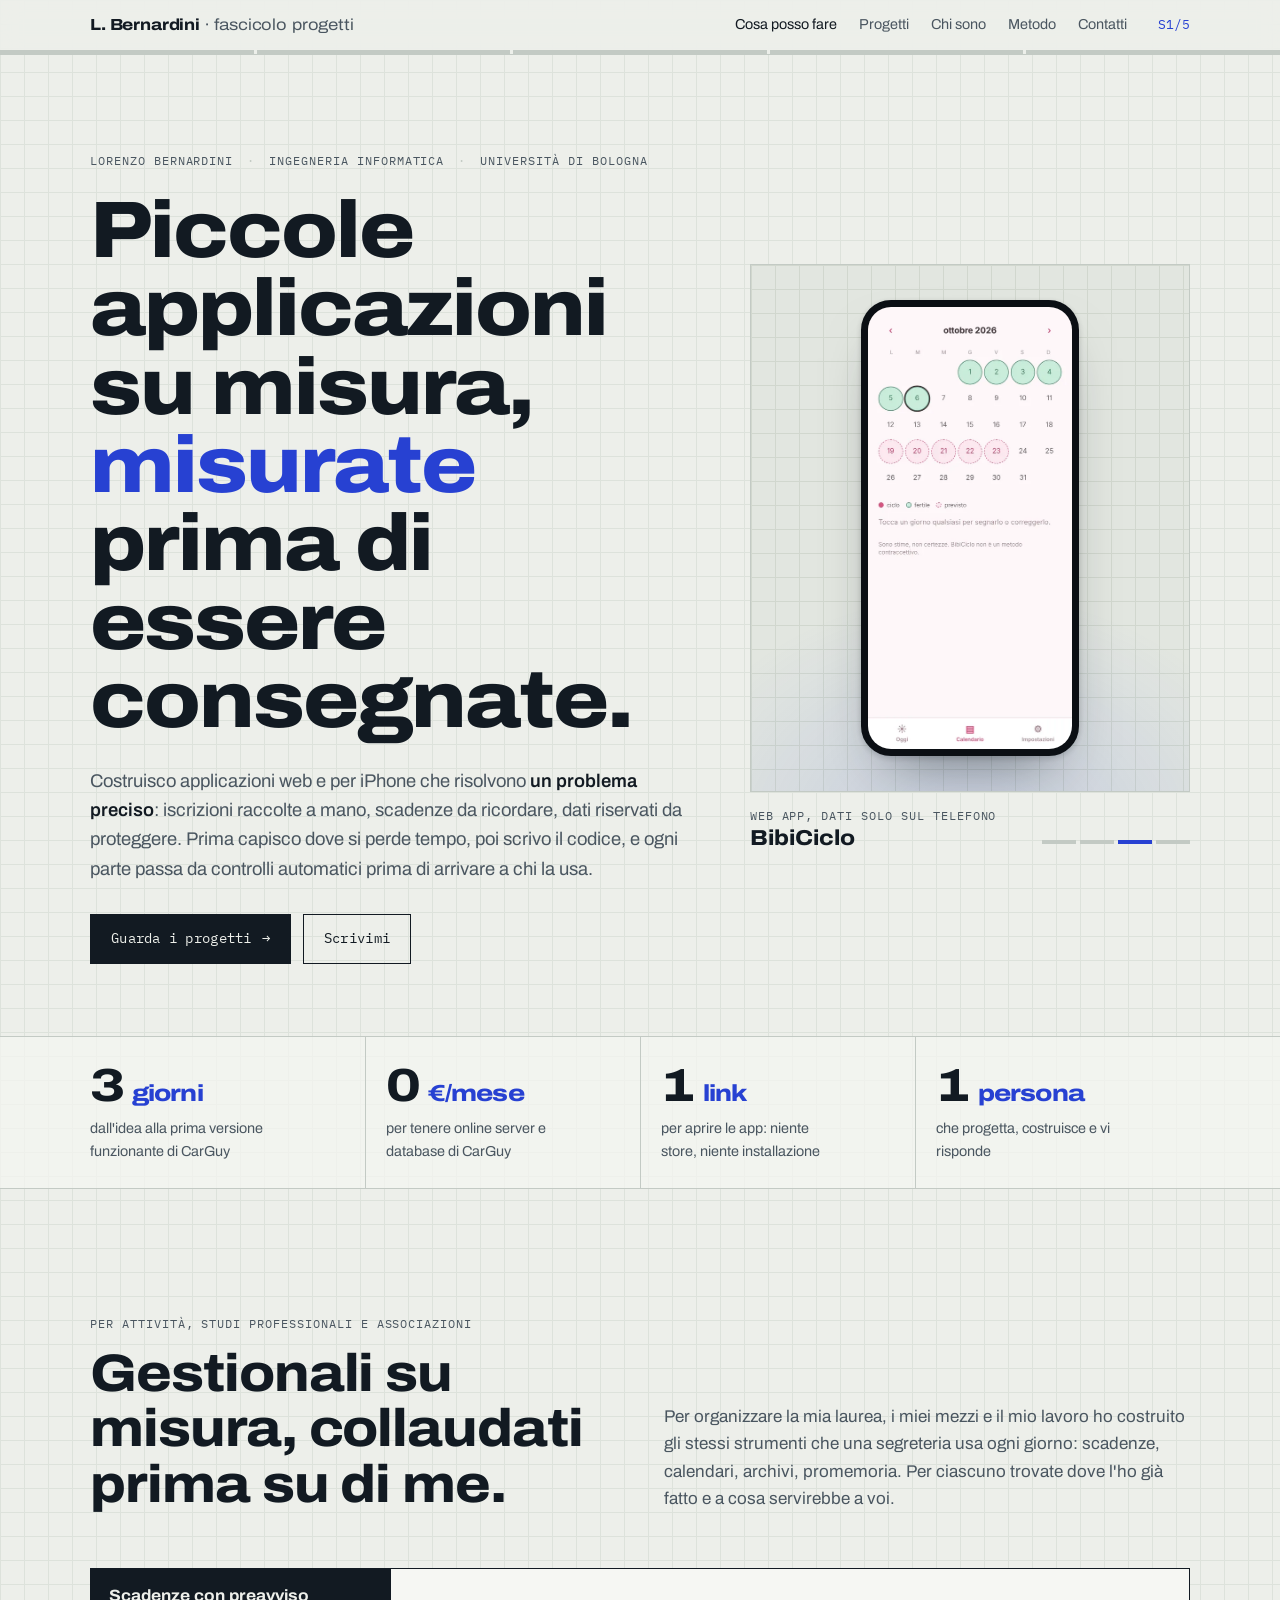
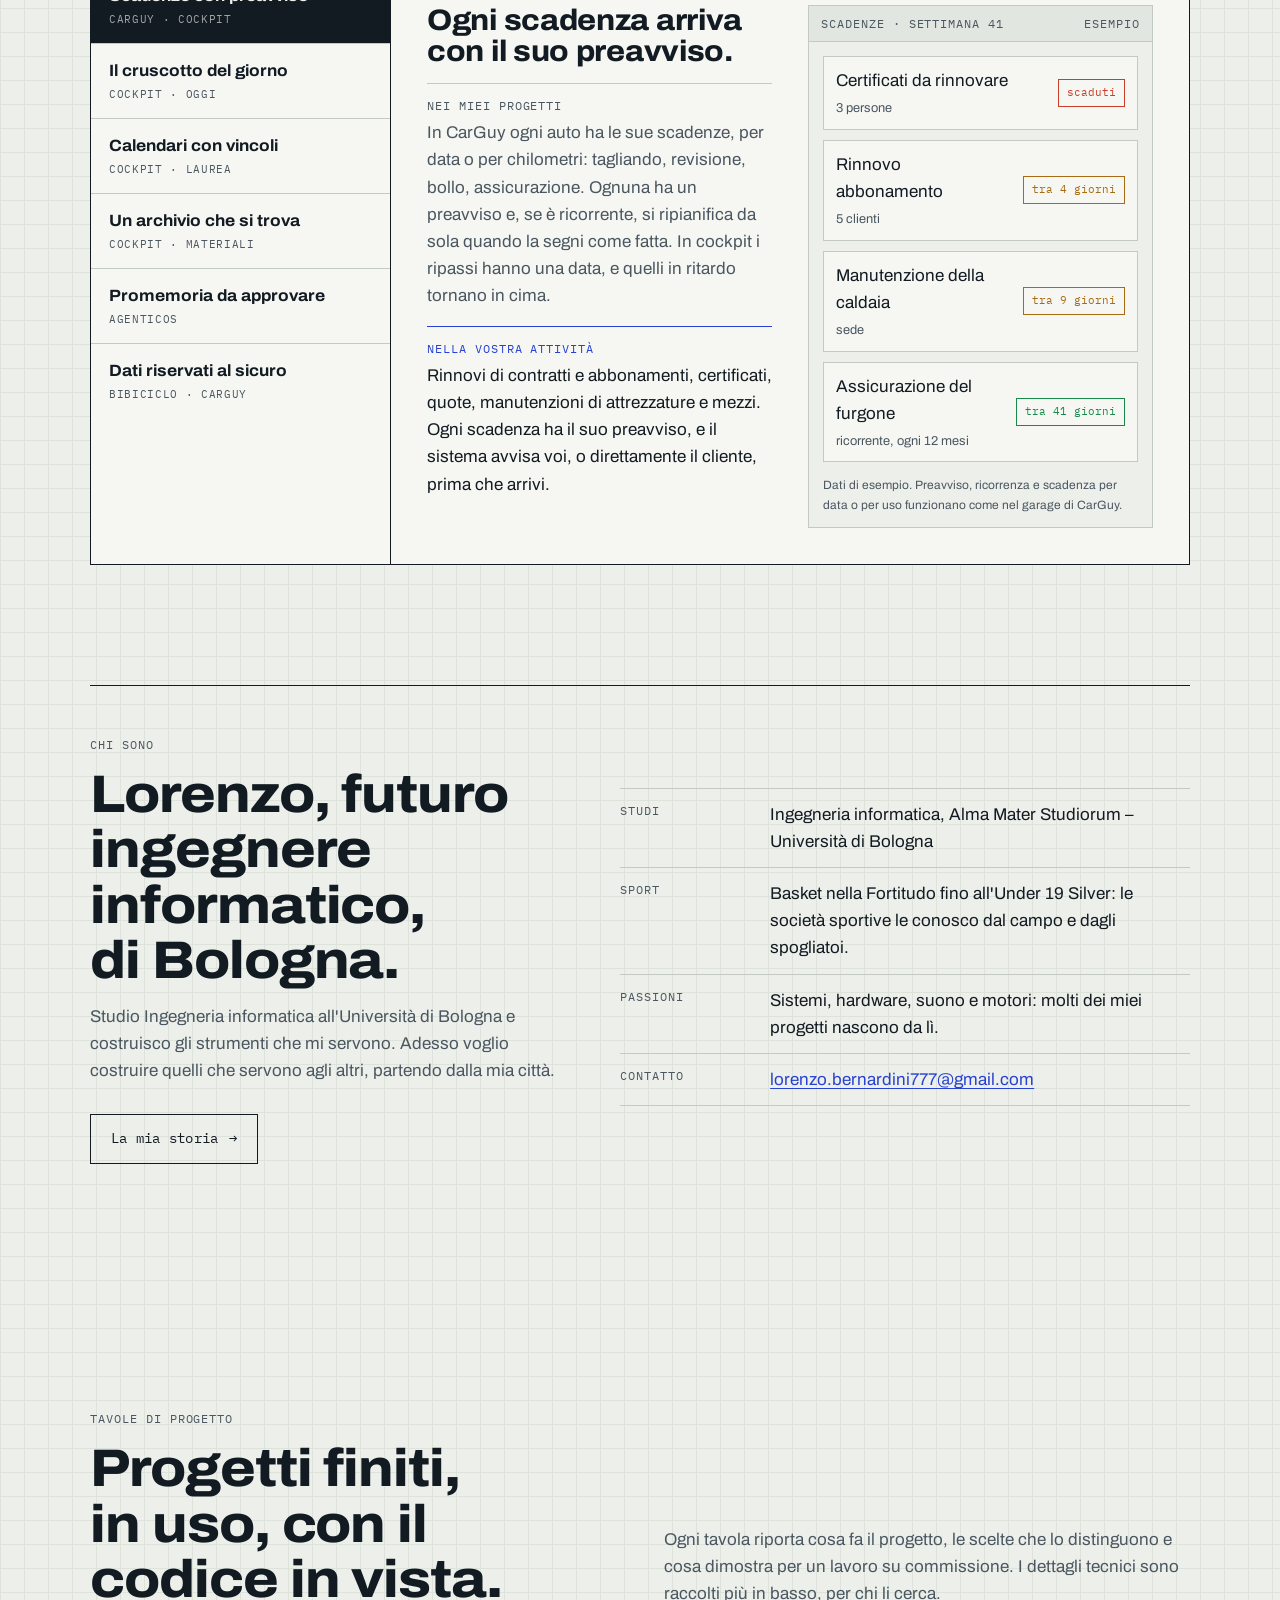
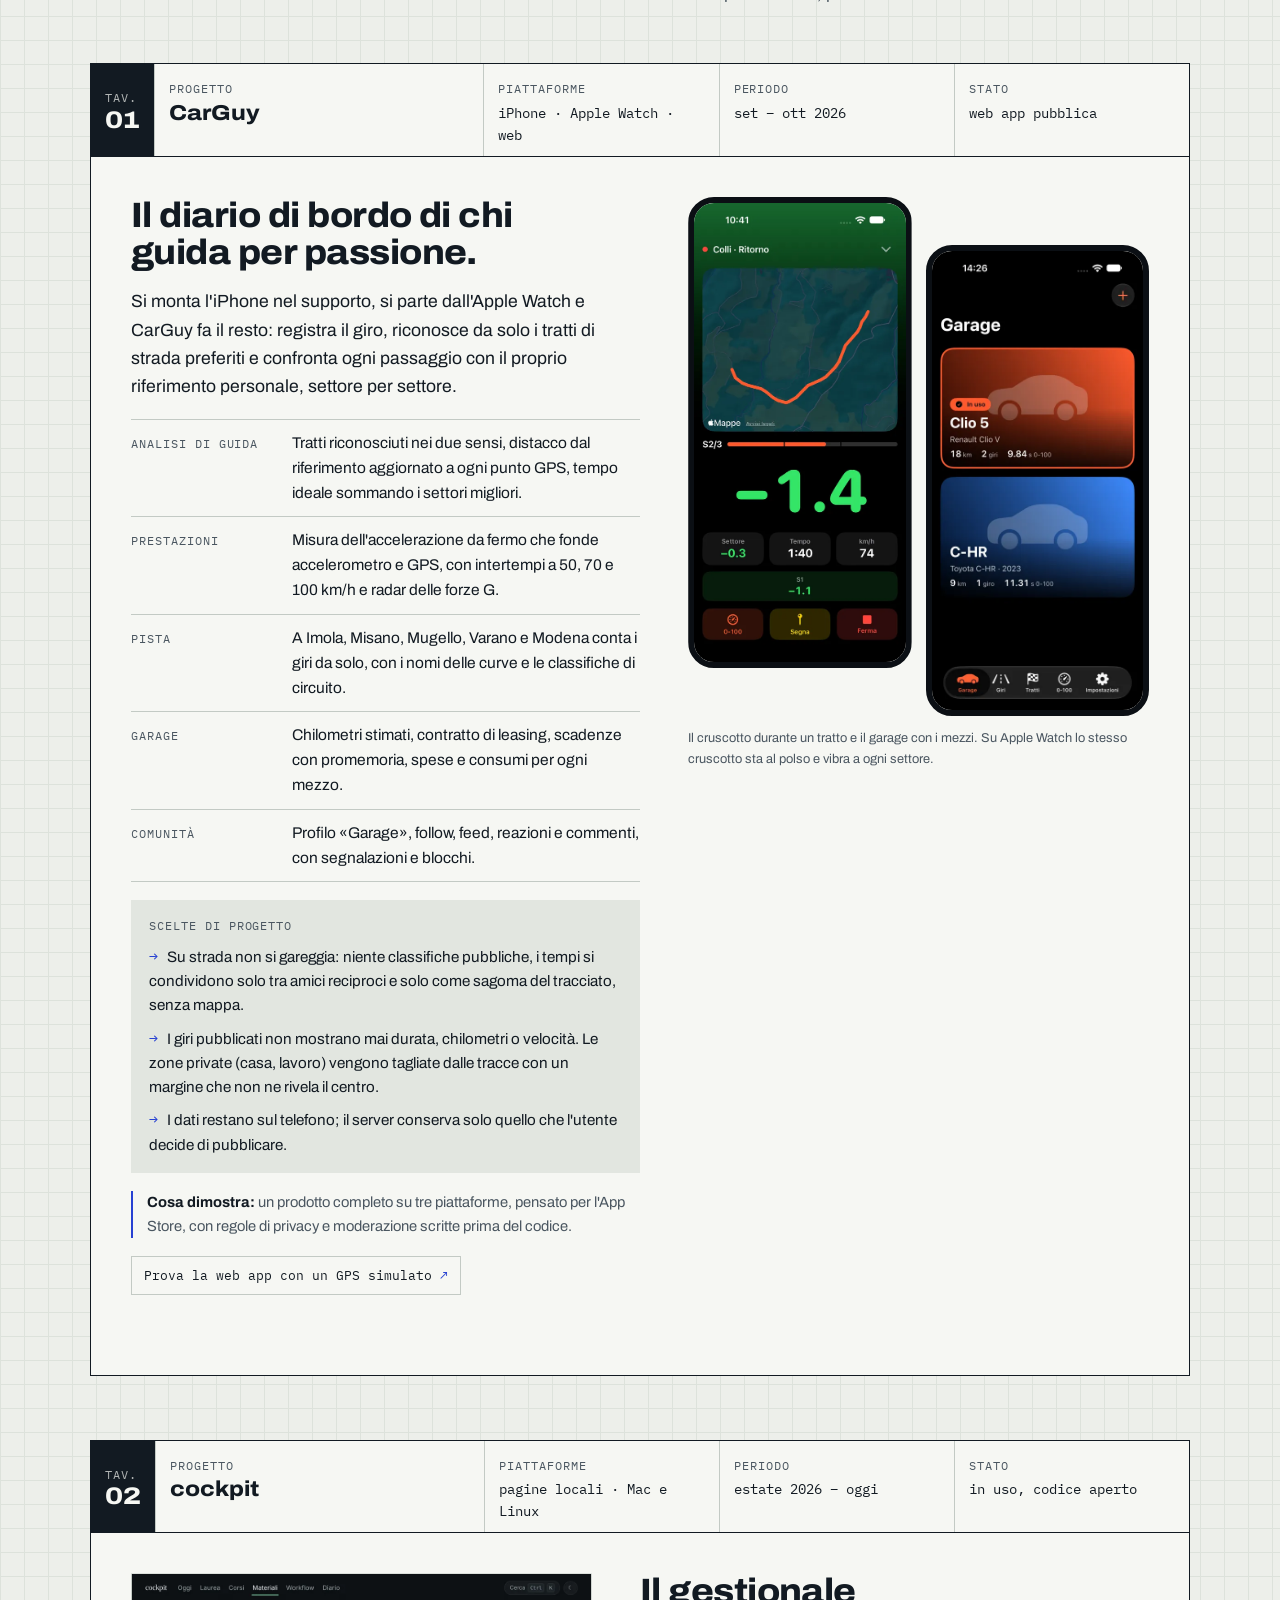
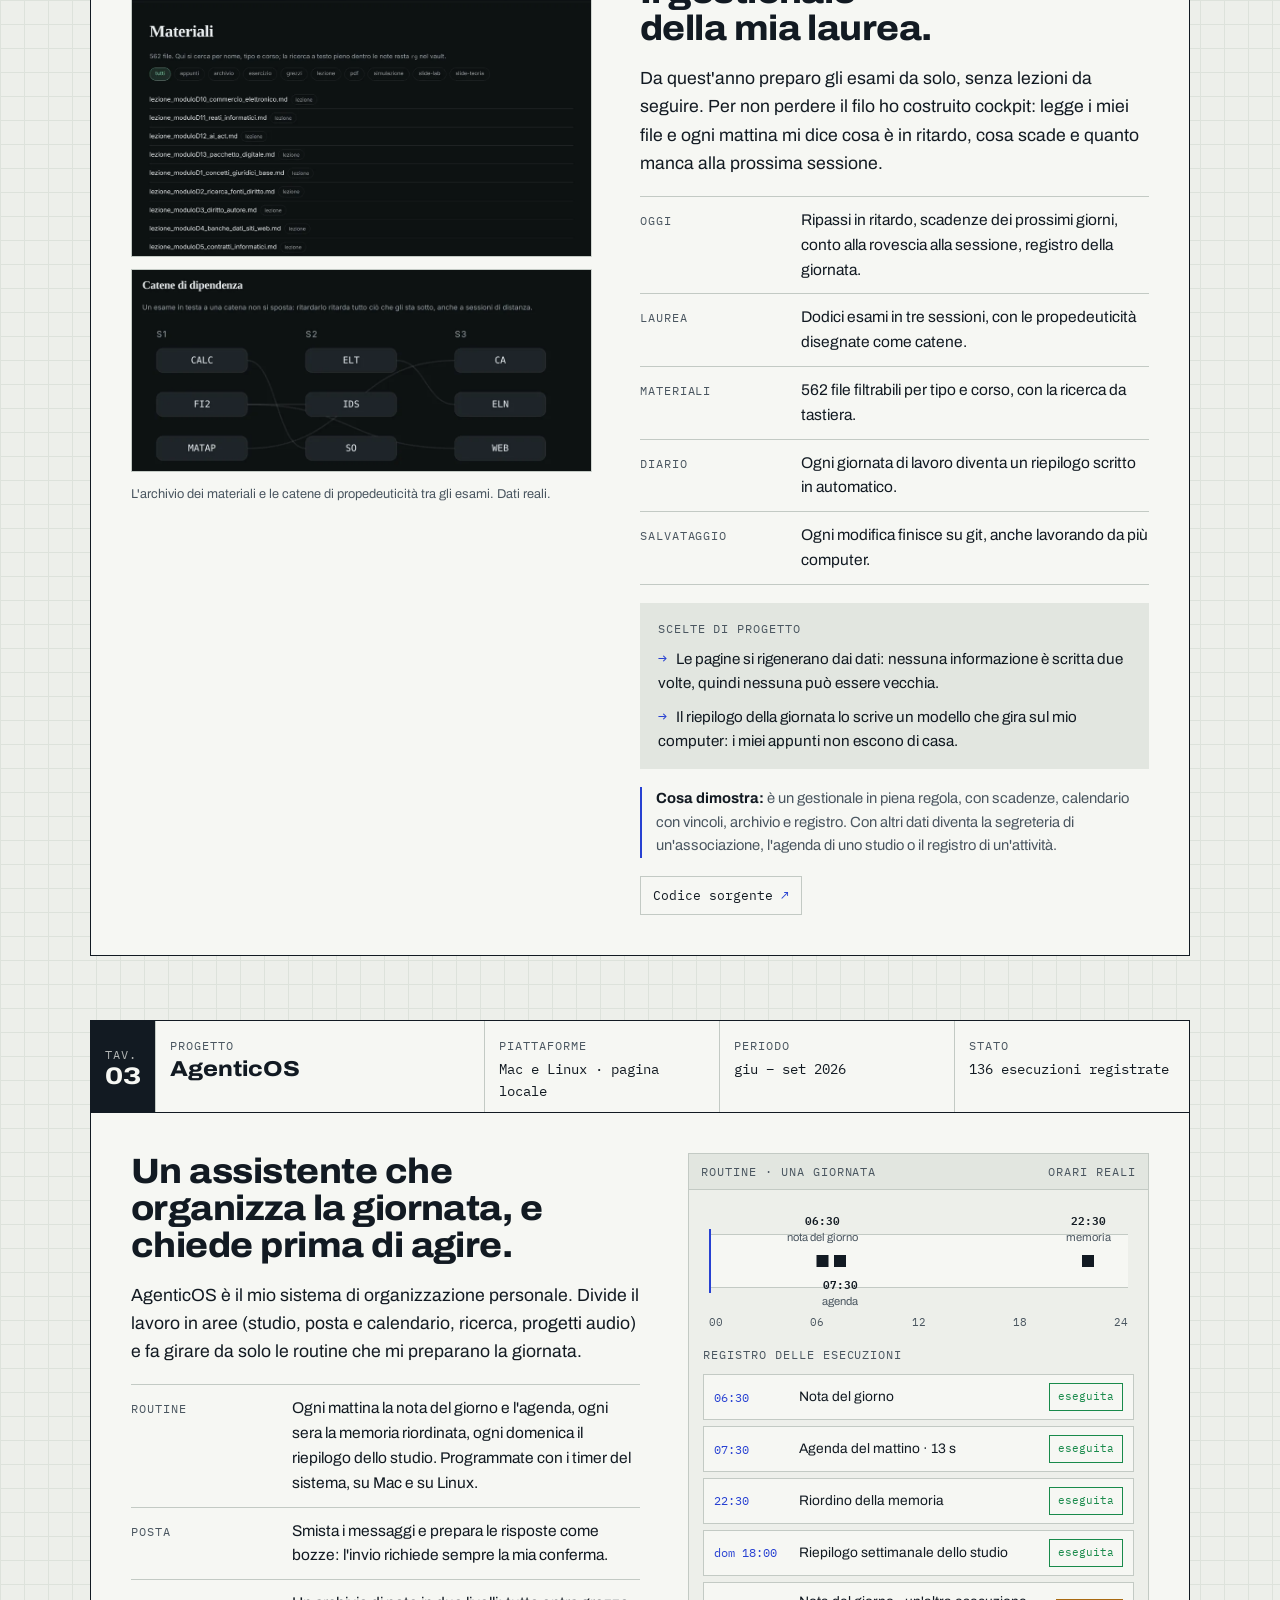
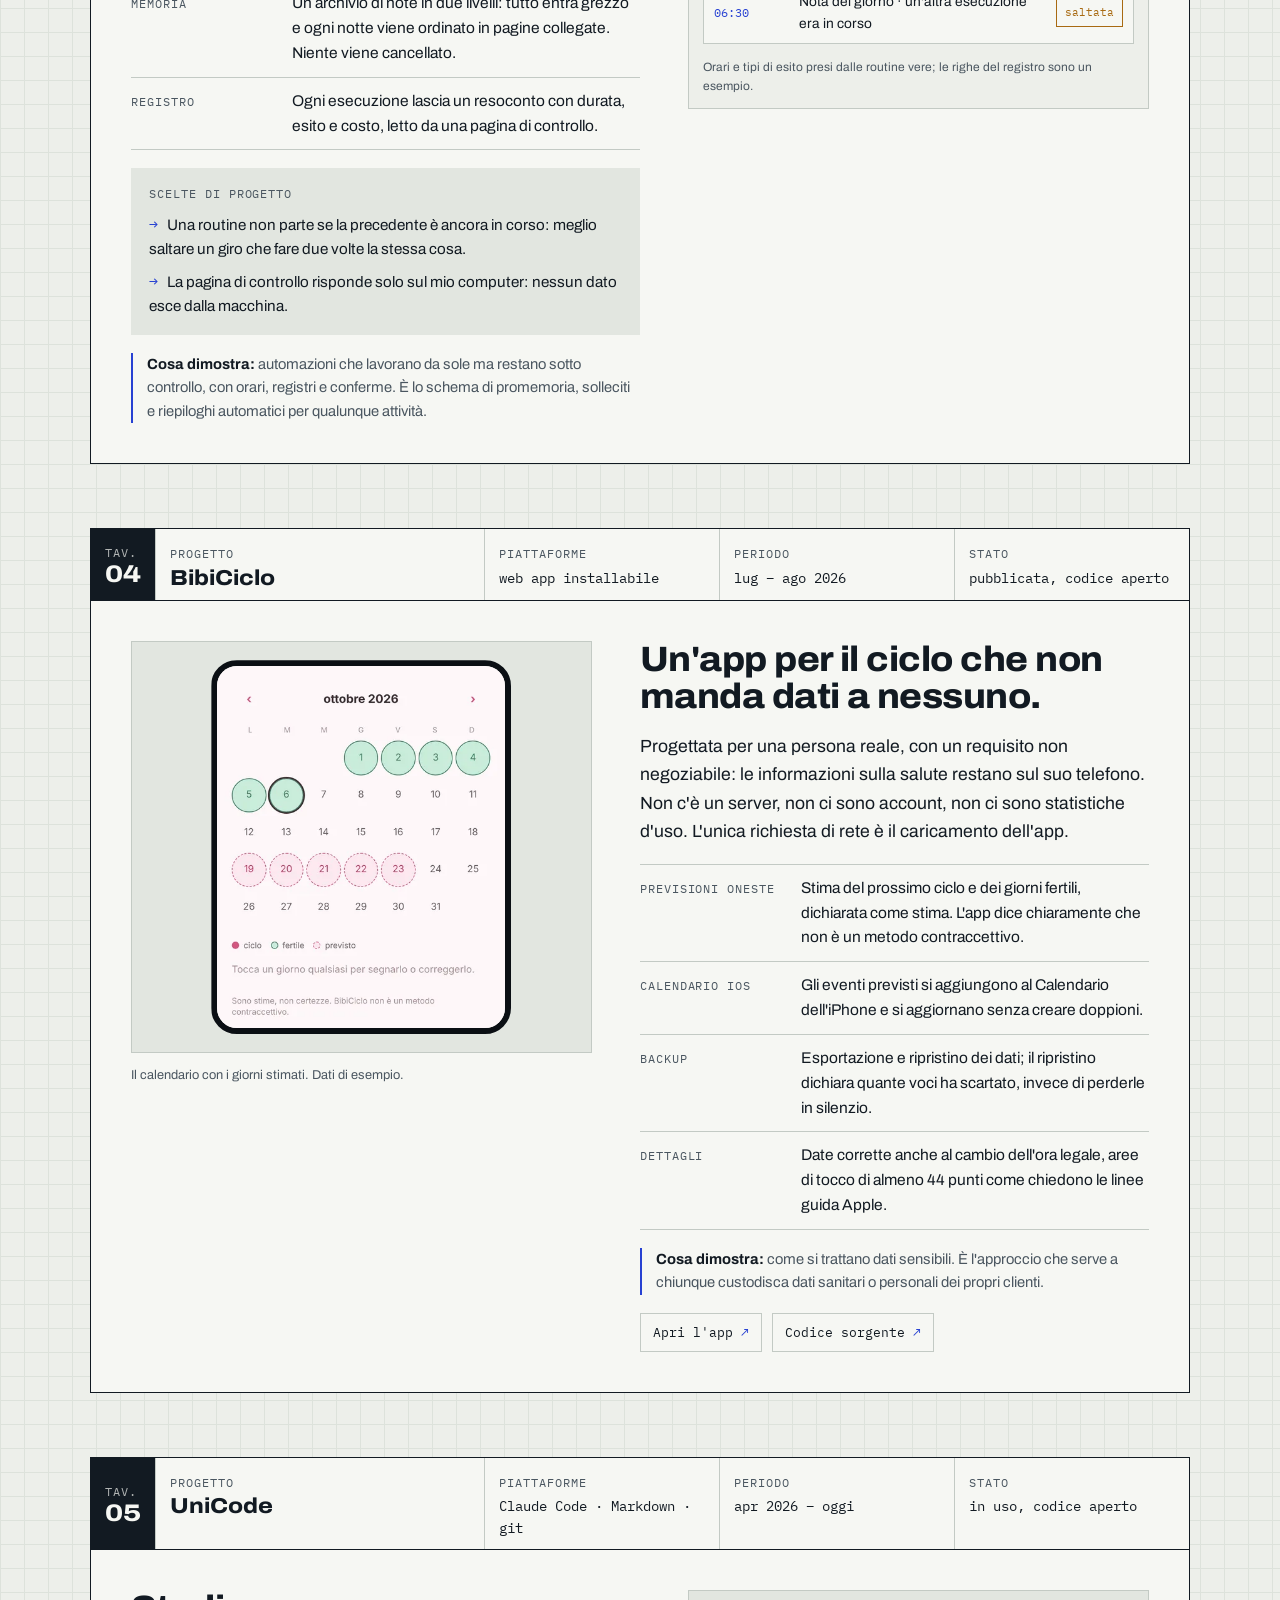
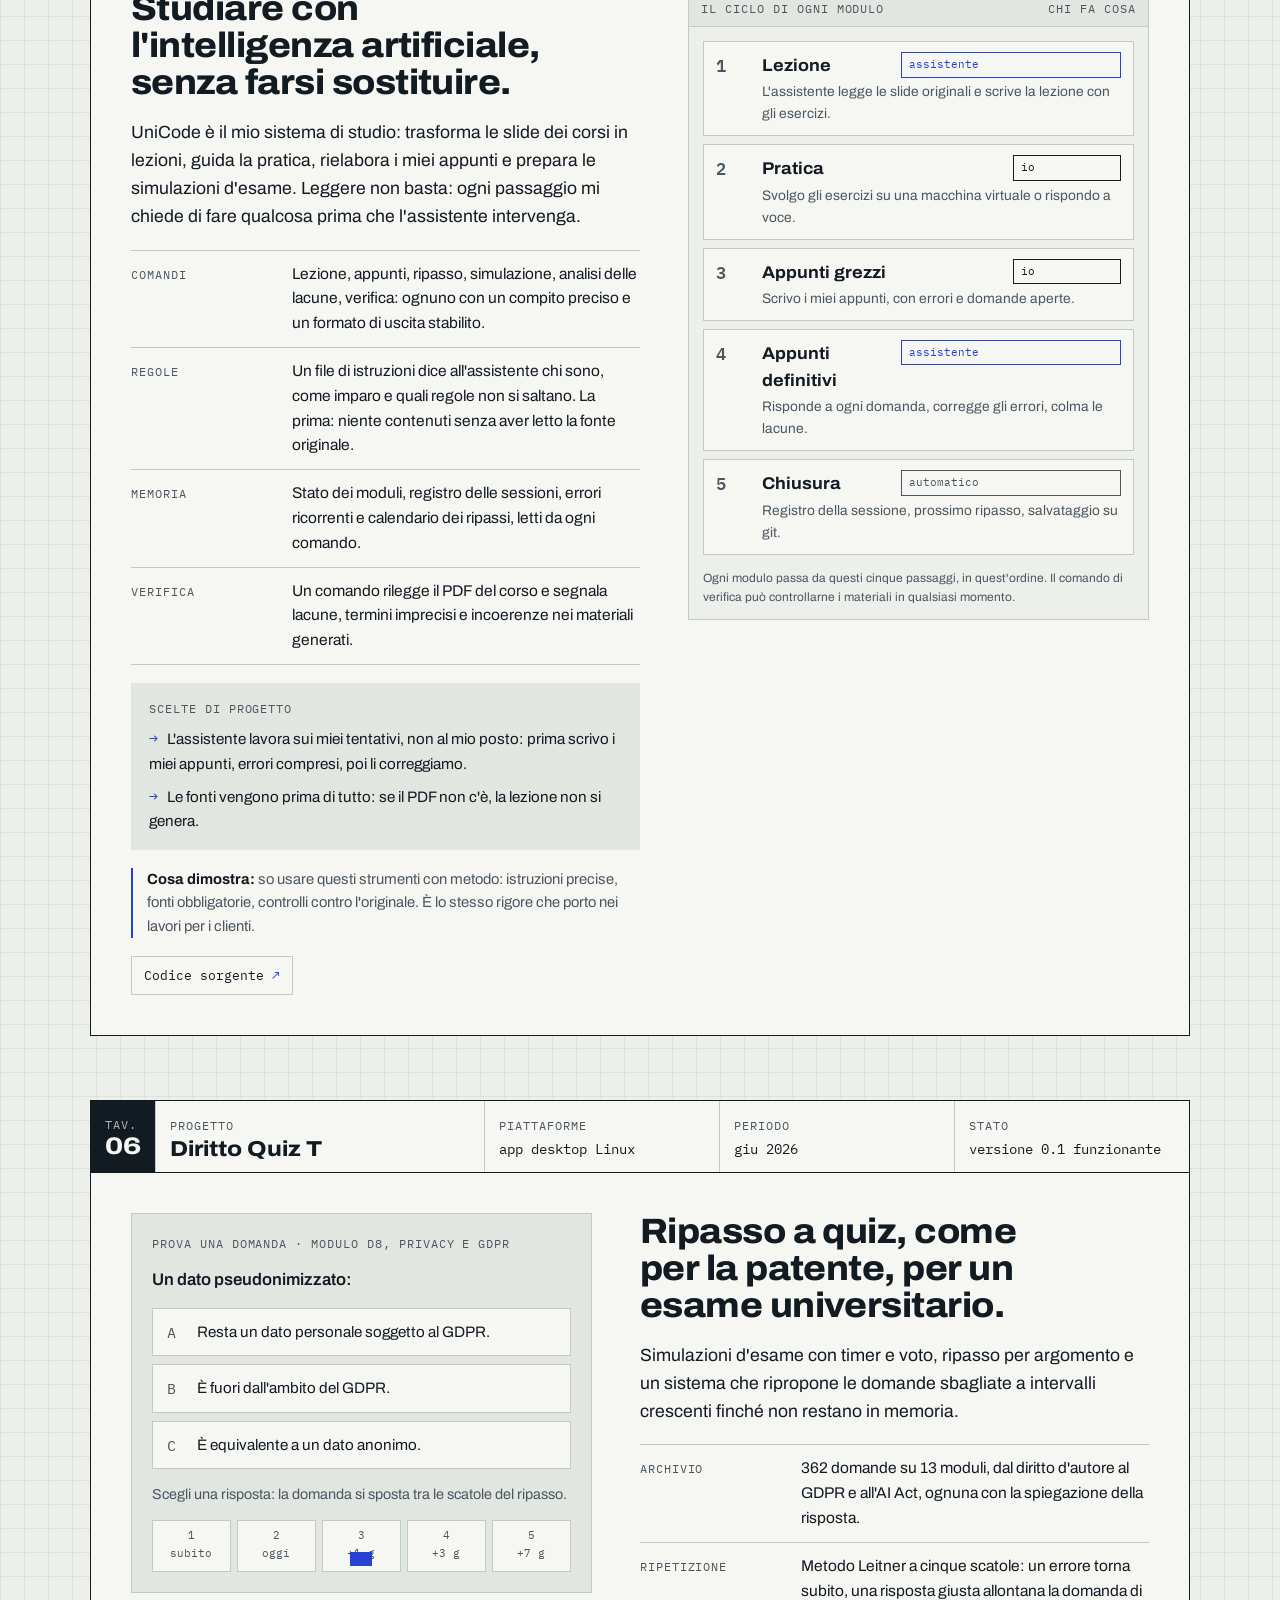
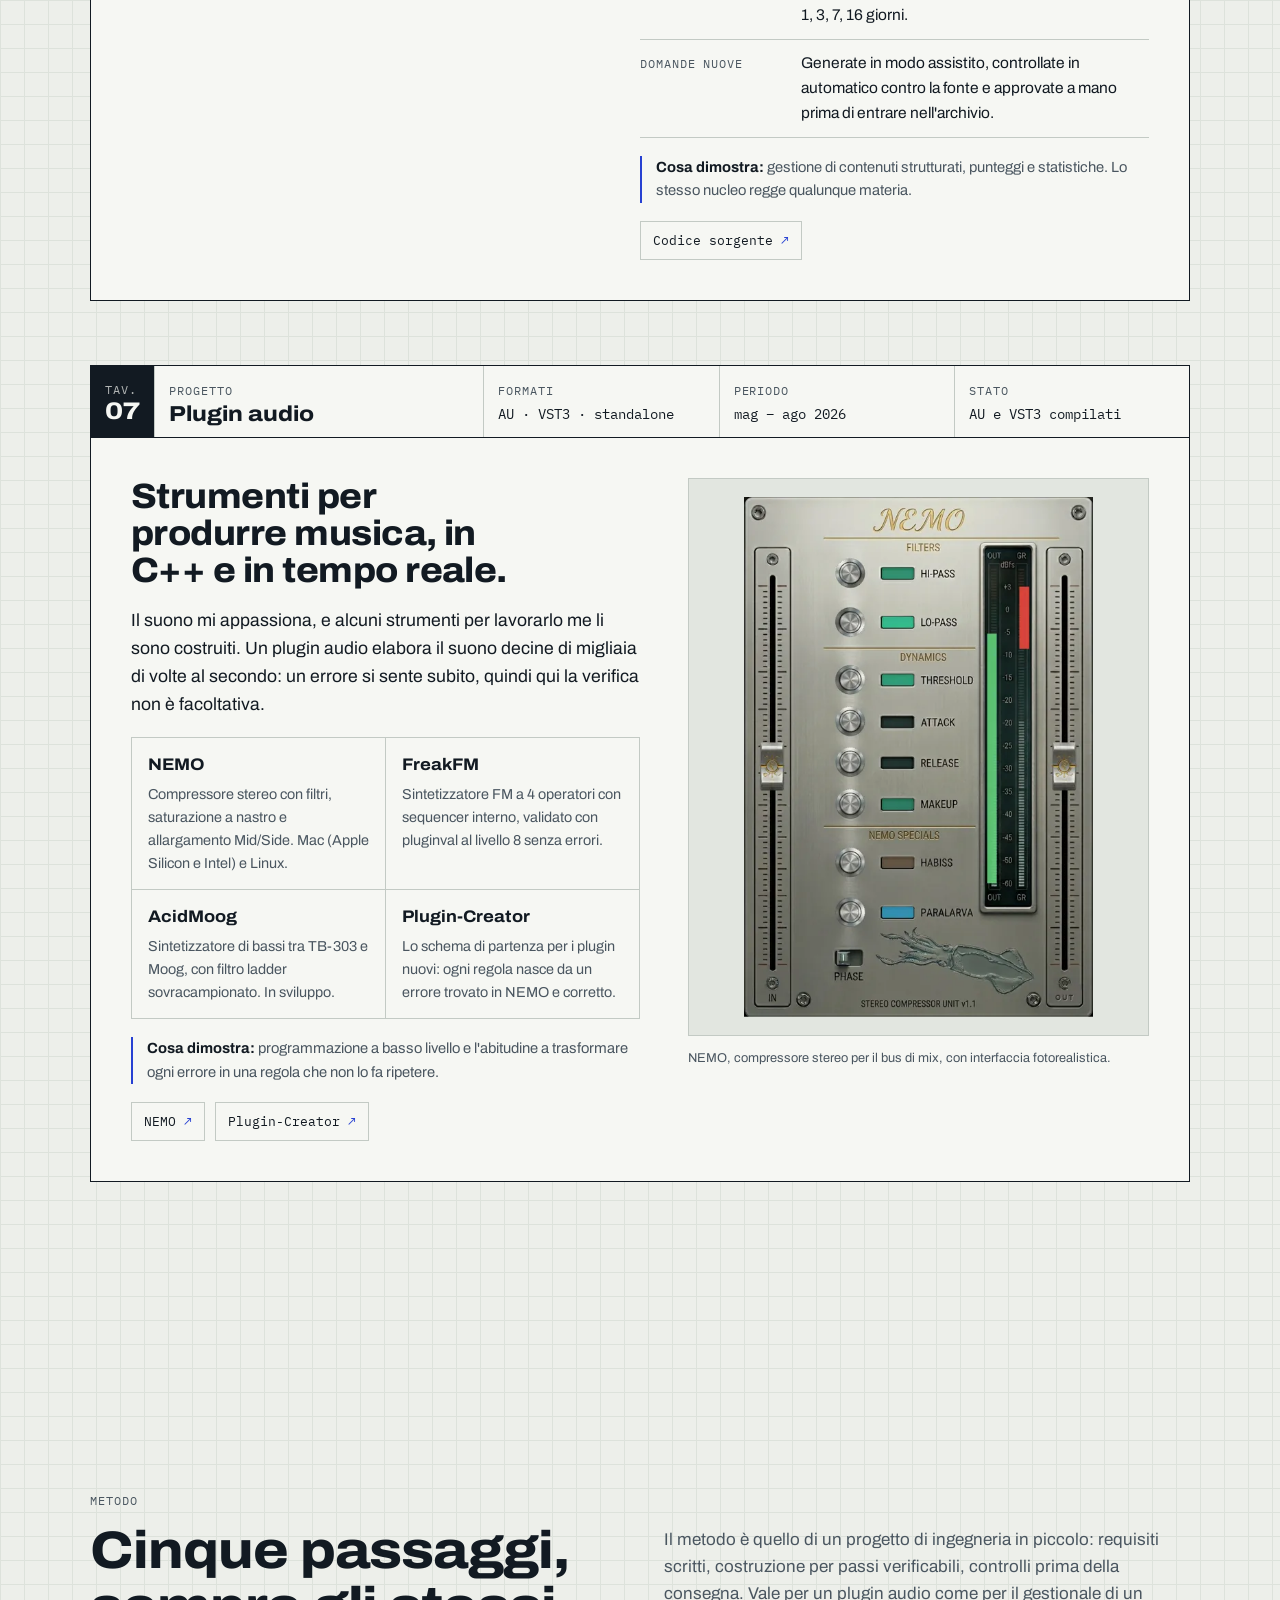
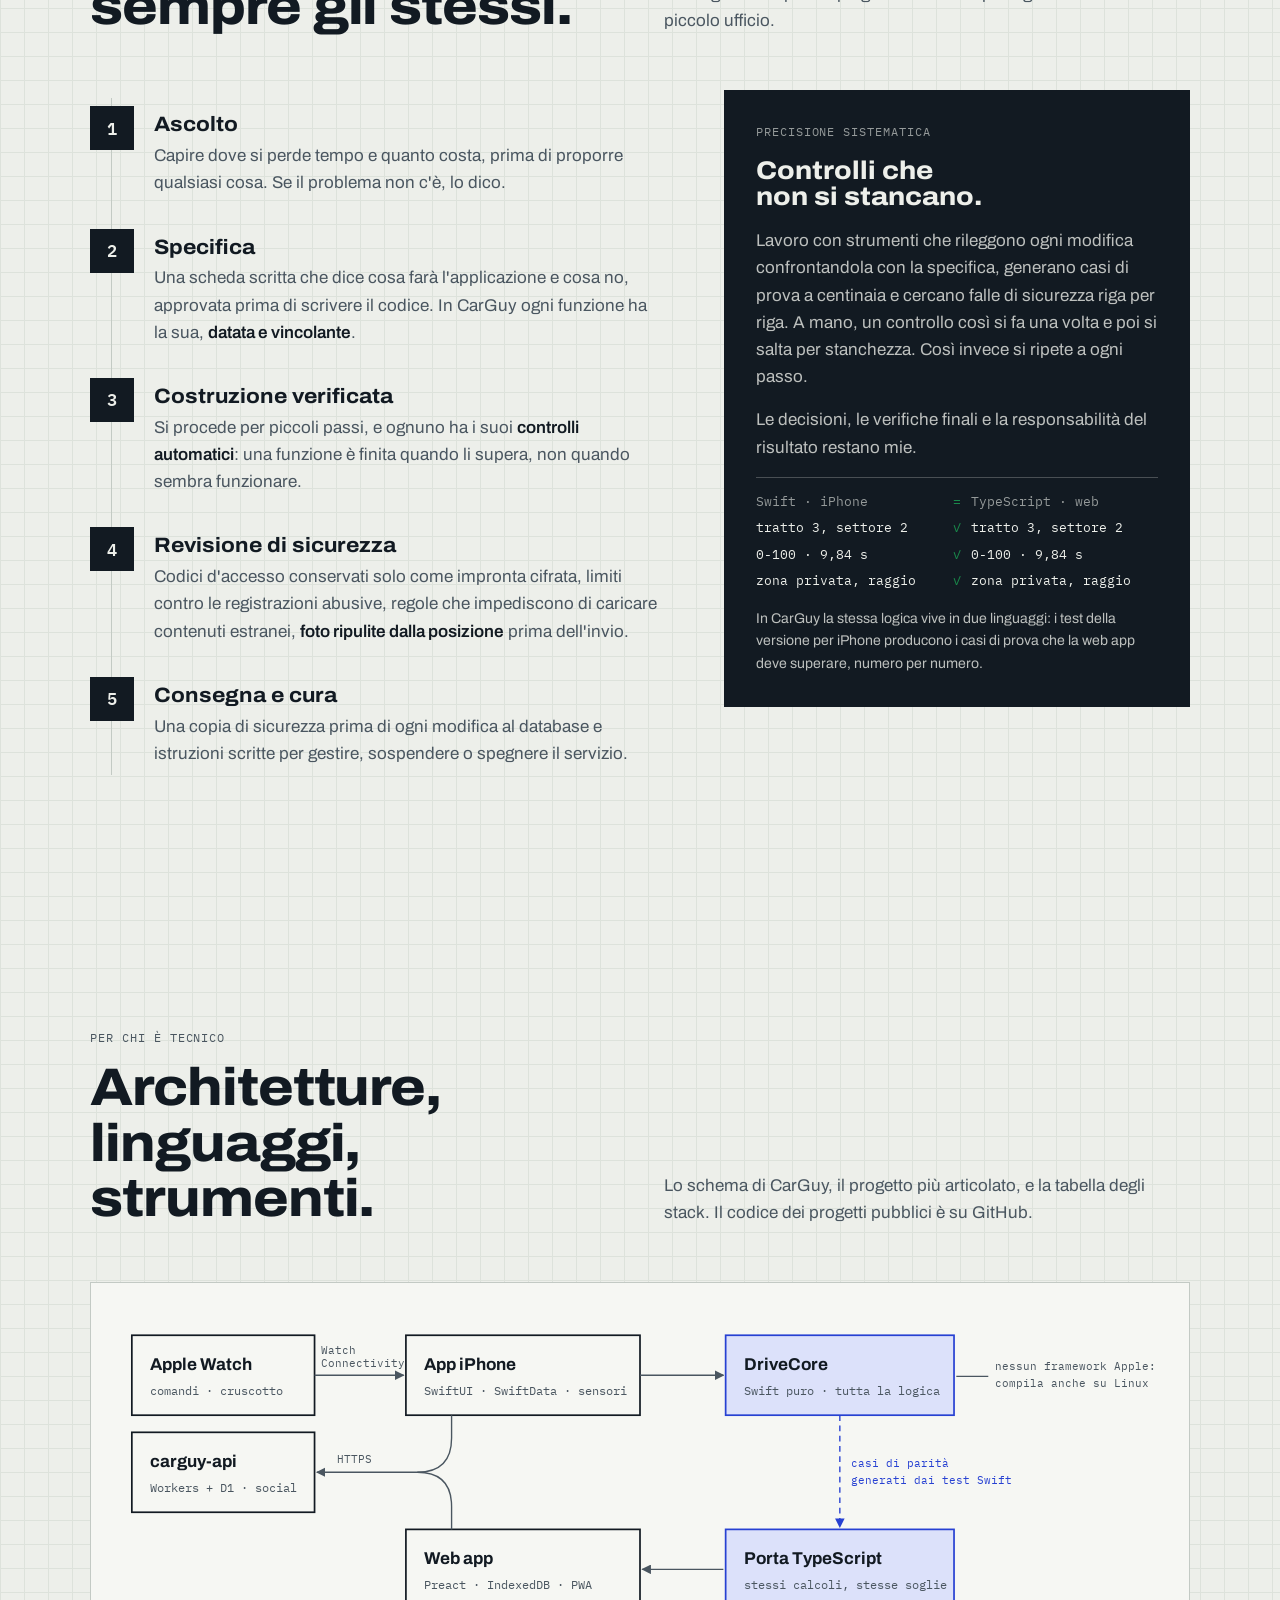
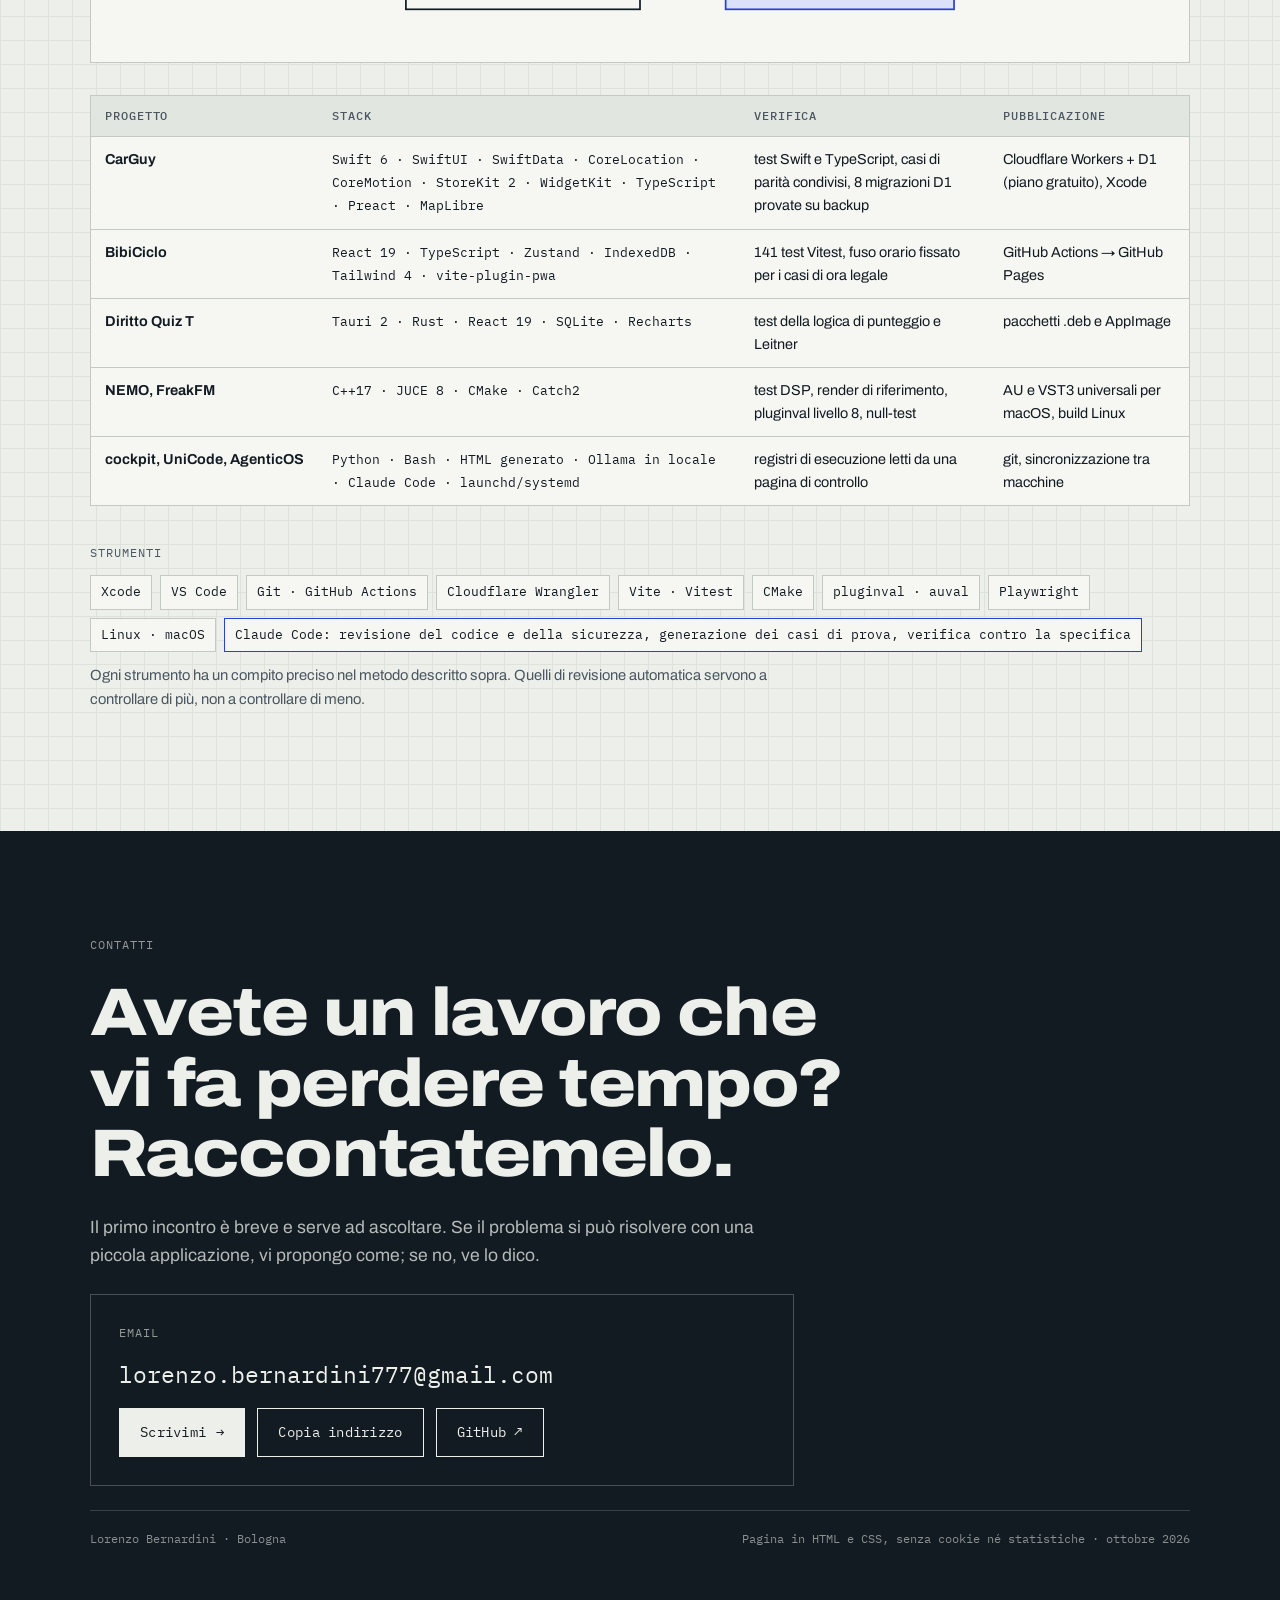
==== commit 42d6229a: "Carosello in apertura, tavole di AgenticOS e UniCode, testi generali Co-Authored-By: Claude Opus 5.5" ====
--- a/index.html
+++ b/index.html
@@ -41,15 +41,22 @@
           <a class="btn" href="#contatti">Scrivimi</a>
         </div>
       </div>
-      <figure class="live" aria-label="Animazione: un tratto di strada percorso con il distacco dal riferimento aggiornato a ogni punto">
-        <div class="live-head"><span class="label">CarGuy · delta dal vivo</span><span class="label" id="lap">Settore 1/3</span></div>
-        <canvas id="trace" aria-hidden="true"></canvas>
-        <div class="readout">
-          <div class="delta"><span class="label">Delta</span><b id="delta">−0,0 s</b></div>
-          <div><span class="label">Tempo</span><b id="time">0:00</b></div>
-          <div><span class="label">km/h</span><b id="speed">0</b></div>
-        </div>
-        <figcaption>Simulazione del cruscotto di CarGuy: il tratto si confronta con il proprio passaggio migliore, settore per settore. Verde se si guadagna, rosso se si perde.</figcaption>
+      <figure class="vetrina" aria-label="Schermate di alcuni progetti">
+        <div class="stage">
+          <div class="slide is-on" data-name="CarGuy" data-kind="App per iPhone, Watch e web"><div class="dev phone"><img src="img/carguy-cruscotto.webp" width="520" height="1131" alt="CarGuy: cruscotto durante un tratto, con il distacco dal riferimento in verde"></div></div>
+          <div class="slide" data-name="cockpit" data-kind="Gestionale personale"><div class="dev browser"><div class="chrome" aria-hidden="true"><i></i><i></i><i></i><span>cockpit · Materiali</span></div><img src="img/cockpit-materiali.webp" width="1100" height="675" alt="cockpit: archivio di 562 file con filtri per tipo"></div></div>
+          <div class="slide" data-name="BibiCiclo" data-kind="Web app, dati solo sul telefono"><div class="dev phone"><img src="img/bibiciclo-schermo.webp" width="460" height="995" alt="BibiCiclo: calendario del mese con i giorni stimati"></div></div>
+          <div class="slide" data-name="NEMO" data-kind="Plugin audio AU e VST3"><div class="dev plugin"><img src="img/nemo.webp" width="509" height="758" alt="NEMO: interfaccia del compressore stereo"></div></div>
+        </div>
+        <figcaption class="vt-cap">
+          <div class="vt-text"><span class="label" id="vt-kind">App per iPhone, Watch e web</span><b id="vt-name">CarGuy</b></div>
+          <div class="vt-seg" aria-label="Scegli la schermata">
+            <button type="button" class="on" aria-label="CarGuy" aria-pressed="true"><i></i></button>
+            <button type="button" aria-label="cockpit" aria-pressed="false"><i></i></button>
+            <button type="button" aria-label="BibiCiclo" aria-pressed="false"><i></i></button>
+            <button type="button" aria-label="NEMO" aria-pressed="false"><i></i></button>
+          </div>
+        </figcaption>
       </figure>
     </div>
   </section>
@@ -68,7 +75,7 @@
   <section class="block wrap" id="funzioni" data-sector>
     <div class="sec-head rv">
       <div>
-        <span class="label">Per associazioni e attività di Bologna</span>
+        <span class="label">Per attività, studi professionali e associazioni</span>
         <h2>Gestionali su misura, collaudati prima su di me.</h2>
       </div>
       <p>Per organizzare la mia laurea, i miei mezzi e il mio lavoro ho costruito gli stessi strumenti che una segreteria usa ogni giorno: scadenze, calendari, archivi, promemoria. Per ciascuno trovate dove l'ho già fatto e a cosa servirebbe a voi.</p>
@@ -87,15 +94,15 @@
         <div class="ex-text">
           <h3>Ogni scadenza arriva con il suo preavviso.</h3>
           <div class="pair"><span class="label">Nei miei progetti</span><p>In CarGuy ogni auto ha le sue scadenze, per data o per chilometri: tagliando, revisione, bollo, assicurazione. Ognuna ha un preavviso e, se è ricorrente, si ripianifica da sola quando la segni come fatta. In cockpit i ripassi hanno una data, e quelli in ritardo tornano in cima.</p></div>
-          <div class="pair voi"><span class="label">Nella vostra attività</span><p>Certificati medici agonistici, rinnovi del tesseramento, quote, vaccinazioni degli ospiti in pensione. Il sistema avvisa voi, e se volete anche l'interessato, prima che la scadenza arrivi.</p></div>
+          <div class="pair voi"><span class="label">Nella vostra attività</span><p>Rinnovi di contratti e abbonamenti, certificati, quote, manutenzioni di attrezzature e mezzi. Ogni scadenza ha il suo preavviso, e il sistema avvisa voi, o direttamente il cliente, prima che arrivi.</p></div>
         </div>
         <div class="mock">
           <div class="mock-bar"><span class="label">Scadenze · settimana 41</span><span class="label">esempio</span></div>
           <div class="mock-body">
-            <div class="m-row"><span>Certificato medico agonistico</span><small>Under 14 · 3 atleti</small><span class="chip late">scaduto</span></div>
-            <div class="m-row"><span>Quota secondo trimestre</span><small>Nuoto adulti · 5 iscritti</small><span class="chip soon">tra 4 giorni</span></div>
-            <div class="m-row"><span>Vaccino antirabbica</span><small>Ospite del box 3</small><span class="chip soon">tra 9 giorni</span></div>
-            <div class="m-row"><span>Assicurazione del pulmino</span><small>ricorrente, ogni 12 mesi</small><span class="chip ok">tra 41 giorni</span></div>
+            <div class="m-row"><span>Certificati da rinnovare</span><small>3 persone</small><span class="chip late">scaduti</span></div>
+            <div class="m-row"><span>Rinnovo abbonamento</span><small>5 clienti</small><span class="chip soon">tra 4 giorni</span></div>
+            <div class="m-row"><span>Manutenzione della caldaia</span><small>sede</small><span class="chip soon">tra 9 giorni</span></div>
+            <div class="m-row"><span>Assicurazione del furgone</span><small>ricorrente, ogni 12 mesi</small><span class="chip ok">tra 41 giorni</span></div>
           </div>
           <p class="mock-note">Dati di esempio. Preavviso, ricorrenza e scadenza per data o per uso funzionano come nel garage di CarGuy.</p>
         </div>
@@ -105,21 +112,21 @@
         <div class="ex-text">
           <h3>Una pagina che dice cosa fare oggi.</h3>
           <div class="pair"><span class="label">Nei miei progetti</span><p>Ogni mattina cockpit mi mostra tre cose: i ripassi in ritardo, cosa scade nei prossimi giorni e quanto manca alla prossima sessione d'esame. Sotto, il registro di quello che ho fatto, scritto in automatico.</p></div>
-          <div class="pair voi"><span class="label">Nella vostra attività</span><p>Chi apre la segreteria vede in una sola pagina cosa va sollecitato, cosa arriva questa settimana e cosa è già stato fatto, senza cercare tra fogli di calcolo e chat.</p></div>
+          <div class="pair voi"><span class="label">Nella vostra attività</span><p>Chi apre l'ufficio la mattina vede in una sola pagina cosa va sollecitato, cosa arriva questa settimana e cosa è già stato fatto, senza cercare tra fogli di calcolo e chat.</p></div>
         </div>
         <div class="mock">
           <div class="mock-bar"><span class="label">Oggi · martedì</span><span class="label">esempio</span></div>
           <div class="mock-body">
             <div class="m-tiles">
-              <div class="late"><span class="label">In ritardo</span><b>3</b><small>certificati scaduti</small></div>
+              <div class="late"><span class="label">In ritardo</span><b>3</b><small>pagamenti da sollecitare</small></div>
               <div class="soon"><span class="label">In scadenza</span><b>7</b><small>nei prossimi 7 giorni</small></div>
-              <div><span class="label">Iscrizioni</span><b>12 g</b><small>all'apertura del secondo turno</small></div>
+              <div><span class="label">Prossimo evento</span><b>12 g</b><small>alla chiusura del trimestre</small></div>
             </div>
             <span class="label">La giornata</span>
             <ul class="m-log">
-              <li><span>09:10</span><span>confermate 4 iscrizioni al corso base</span></li>
-              <li><span>11:30</span><span>approvato il sollecito della quota a 2 famiglie</span></li>
-              <li><span>17:45</span><span>spostato l'allenamento del giovedì in palestra B</span></li>
+              <li><span>09:10</span><span>confermate 4 prenotazioni</span></li>
+              <li><span>11:30</span><span>approvato il sollecito di pagamento a 2 clienti</span></li>
+              <li><span>17:45</span><span>spostato l'appuntamento del giovedì alle 15:00</span></li>
             </ul>
           </div>
           <p class="mock-note">Dati di esempio, nella stessa struttura della pagina «Oggi» di cockpit.</p>
@@ -130,7 +137,7 @@
         <div class="ex-text">
           <h3>Un calendario che conosce i vincoli.</h3>
           <div class="pair"><span class="label">Nei miei progetti</span><p>Il piano della mia laurea mette dodici esami in tre sessioni e disegna le propedeuticità come catene: se un esame in testa slitta, si vede subito tutto quello che si sposta, anche a sessioni di distanza.</p></div>
-          <div class="pair voi"><span class="label">Nella vostra attività</span><p>Corsi e livelli, dal base all'avanzato; turni di palestre e corsie; posti disponibili in pensione nei periodi di punta. Il calendario segnala i conflitti prima che diventino un problema.</p></div>
+          <div class="pair voi"><span class="label">Nella vostra attività</span><p>Appuntamenti, turni del personale, sale e attrezzature condivise, corsi a livelli: il calendario conosce i vincoli e segnala i conflitti prima che diventino un problema.</p></div>
         </div>
         <div class="mock">
           <div class="mock-bar"><span class="label">cockpit · catene di dipendenza</span><span class="label">dati reali</span></div>
@@ -143,7 +150,7 @@
         <div class="ex-text">
           <h3>Ogni documento al suo posto, e si trova.</h3>
           <div class="pair"><span class="label">Nei miei progetti</span><p>In cockpit ci sono 562 file tra lezioni, appunti, esercizi e prove d'esame, filtrabili per tipo e per corso, con la ricerca da tastiera.</p></div>
-          <div class="pair voi"><span class="label">Nella vostra attività</span><p>Moduli d'iscrizione, liberatorie, certificati, regolamenti, verbali: ogni documento ha il suo posto e si trova scrivendo due lettere.</p></div>
+          <div class="pair voi"><span class="label">Nella vostra attività</span><p>Contratti, moduli, preventivi, certificati, verbali: ogni documento ha il suo posto e si trova scrivendo due lettere.</p></div>
         </div>
         <div class="mock">
           <div class="mock-bar"><span class="label">Archivio</span><span class="label">esempio · provalo</span></div>
@@ -151,12 +158,12 @@
             <label class="m-search" for="cerca-doc"><span aria-hidden="true">⌕</span><input id="cerca-doc" type="search" placeholder="Cerca un documento (prova: certificato)" autocomplete="off"><kbd>Ctrl K</kbd></label>
             <ul class="m-docs" id="elenco-doc">
               <li><span>Modulo d'iscrizione 2026-27</span><span>modulo</span></li>
-              <li><span>Liberatoria per le immagini dei minori</span><span>liberatoria</span></li>
-              <li><span>Certificati medici · elenco scadenze</span><span>certificato</span></li>
-              <li><span>Regolamento della pensione</span><span>regolamento</span></li>
-              <li><span>Listino della stagione invernale</span><span>listino</span></li>
+              <li><span>Contratto di fornitura 2026</span><span>contratto</span></li>
+              <li><span>Certificati · elenco delle scadenze</span><span>certificato</span></li>
+              <li><span>Preventivo n. 42 · ristrutturazione</span><span>preventivo</span></li>
+              <li><span>Listino prezzi in vigore</span><span>listino</span></li>
               <li><span>Verbale dell'assemblea dei soci</span><span>verbale</span></li>
-              <li><span>Certificato vaccinale · ospite del box 3</span><span>certificato</span></li>
+              <li><span>Certificato di conformità dell'impianto</span><span>certificato</span></li>
             </ul>
             <p class="mock-note" id="nessun-doc" hidden style="padding:0">Nessun documento trovato.</p>
           </div>
@@ -167,15 +174,15 @@
         <div class="ex-text">
           <h3>Il lavoro ripetitivo lo prepara il sistema. Decidete voi.</h3>
           <div class="pair"><span class="label">Nei miei progetti</span><p>Il mio assistente personale, AgenticOS, gira con routine programmate: prepara l'agenda, smista la posta e scrive le risposte come bozze. Nessuna email parte senza la mia approvazione.</p></div>
-          <div class="pair voi"><span class="label">Nella vostra attività</span><p>Solleciti di pagamento, conferme d'iscrizione e avvisi di scadenza si preparano da soli e partono quando li approvate, con un clic.</p></div>
+          <div class="pair voi"><span class="label">Nella vostra attività</span><p>Solleciti di pagamento, conferme di prenotazione e avvisi di scadenza si preparano da soli e partono quando li approvate, con un clic.</p></div>
         </div>
         <div class="mock">
           <div class="mock-bar"><span class="label">Posta in uscita</span><span class="label">esempio · provalo</span></div>
           <div class="mock-body">
             <div class="m-mail" id="bozza">
               <span class="stato" id="bozza-stato" aria-live="polite">Bozza · in attesa della tua approvazione</span>
-              <div class="hdr"><span>A: famiglia di un'atleta Under 14</span><span>Oggetto: certificato medico in scadenza</span></div>
-              <p>Buongiorno, il certificato medico agonistico di Giulia scade il 14 ottobre. Per continuare gli allenamenti serve il rinnovo: potete inviarcelo rispondendo a questa email. Grazie!</p>
+              <div class="hdr"><span>A: un cliente</span><span>Oggetto: rinnovo in scadenza</span></div>
+              <p>Buongiorno, il suo abbonamento scade il 14 ottobre. Per rinnovarlo può rispondere a questa email o passare da noi negli orari di apertura. Grazie!</p>
               <div class="m-actions"><button type="button" id="approva">Approva</button></div>
             </div>
           </div>
@@ -187,7 +194,7 @@
         <div class="ex-text">
           <h3>Si raccoglie solo ciò che serve.</h3>
           <div class="pair"><span class="label">Nei miei progetti</span><p>In BibiCiclo i dati sulla salute non lasciano il telefono. In CarGuy le zone private vengono tagliate dalle tracce, le foto partono senza la posizione e il server conserva solo ciò che l'utente pubblica.</p></div>
-          <div class="pair voi"><span class="label">Nella vostra attività</span><p>Dati dei minori, certificati medici, recapiti dei clienti: si decide chi li vede, dove stanno e per quanto tempo si tengono, come chiede il GDPR. È la materia del mio esame di Diritto dell'Informatica.</p></div>
+          <div class="pair voi"><span class="label">Nella vostra attività</span><p>Recapiti dei clienti, documenti sanitari, dati dei minori: si decide chi li vede, dove stanno e per quanto tempo si tengono, come chiede il GDPR. È la materia del mio esame di Diritto dell'Informatica.</p></div>
         </div>
         <div class="mock">
           <div class="mock-bar"><span class="label">Dove finiscono i dati</span><span class="label">regole reali</span></div>
@@ -217,7 +224,7 @@
       <ul class="who-facts">
         <li><span class="label">Studi</span><span>Ingegneria informatica, Alma Mater Studiorum – Università di Bologna</span></li>
         <li><span class="label">Sport</span><span>Basket nella Fortitudo fino all'Under 19 Silver: le società sportive le conosco dal campo e dagli spogliatoi.</span></li>
-        <li><span class="label">Musica</span><span>Produco musica, e alcuni strumenti per farla li ho programmati io.</span></li>
+        <li><span class="label">Passioni</span><span>Sistemi, hardware, suono e motori: molti dei miei progetti nascono da lì.</span></li>
         <li><span class="label">Contatto</span><span><a href="#contatti">lorenzo.bernardini777@gmail.com</a></span></li>
       </ul>
     </div>
@@ -273,10 +280,6 @@
         </figure>
       </div>
       <div style="padding: 0 clamp(20px, 4vw, 40px) clamp(20px, 4vw, 40px)">
-        <figure class="tav-fig" style="gap:10px">
-          <img class="strip wipe" src="img/carguy-schermate.webp" width="1214" height="500" alt="Cinque schermate di CarGuy: garage, elenco dei giri, dettaglio di un giro con mappa, tratto con confronto per settori, migliori tempi da 0 a 100">
-          <figcaption>Garage, giri, dettaglio di un giro, confronto per settori su un tratto, prove di accelerazione.</figcaption>
-        </figure>
       </div>
     </article>
 
@@ -310,7 +313,7 @@
             <p>Le pagine si rigenerano dai dati: nessuna informazione è scritta due volte, quindi nessuna può essere vecchia.</p>
             <p>Il riepilogo della giornata lo scrive un modello che gira sul mio computer: i miei appunti non escono di casa.</p>
           </div>
-          <p class="serve"><strong>Cosa dimostra:</strong> è un gestionale in piena regola, con scadenze, calendario con vincoli, archivio e registro. Con altri dati diventa la segreteria di una polisportiva o il registro di una pensione per cani.</p>
+          <p class="serve"><strong>Cosa dimostra:</strong> è un gestionale in piena regola, con scadenze, calendario con vincoli, archivio e registro. Con altri dati diventa la segreteria di un'associazione, l'agenda di uno studio o il registro di un'attività.</p>
           <div class="links">
             <a href="https://github.com/lberna777/cockpit" target="_blank" rel="noopener">Codice sorgente <span>↗</span></a>
           </div>
@@ -318,17 +321,71 @@
       </div>
     </article>
 
-    <!-- Tavola 03 · BibiCiclo -->
+    <!-- Tavola 03 · AgenticOS -->
     <article class="tavola rv">
       <div class="cartiglio">
         <div><span class="label">Tav.</span><span class="tav">03</span></div>
+        <div><span class="label">Progetto</span><div class="name">AgenticOS</div></div>
+        <div><span class="label">Piattaforme</span><div class="v">Mac e Linux · pagina locale</div></div>
+        <div><span class="label">Periodo</span><div class="v">giu – set 2026</div></div>
+        <div><span class="label">Stato</span><div class="v">136 esecuzioni registrate</div></div>
+      </div>
+      <div class="tav-body">
+        <div class="tav-text">
+          <h3>Un assistente che organizza la giornata, e chiede prima di agire.</h3>
+          <p class="intro">AgenticOS è il mio sistema di organizzazione personale. Divide il lavoro in aree (studio, posta e calendario, ricerca, progetti audio) e fa girare da solo le routine che mi preparano la giornata.</p>
+          <ul class="feat">
+            <li><span class="label">Routine</span><span>Ogni mattina la nota del giorno e l'agenda, ogni sera la memoria riordinata, ogni domenica il riepilogo dello studio. Programmate con i timer del sistema, su Mac e su Linux.</span></li>
+            <li><span class="label">Posta</span><span>Smista i messaggi e prepara le risposte come bozze: l'invio richiede sempre la mia conferma.</span></li>
+            <li><span class="label">Memoria</span><span>Un archivio di note in due livelli: tutto entra grezzo e ogni notte viene ordinato in pagine collegate. Niente viene cancellato.</span></li>
+            <li><span class="label">Registro</span><span>Ogni esecuzione lascia un resoconto con durata, esito e costo, letto da una pagina di controllo.</span></li>
+          </ul>
+          <div class="scelte">
+            <span class="label">Scelte di progetto</span>
+            <p>Una routine non parte se la precedente è ancora in corso: meglio saltare un giro che fare due volte la stessa cosa.</p>
+            <p>La pagina di controllo risponde solo sul mio computer: nessun dato esce dalla macchina.</p>
+          </div>
+          <p class="serve"><strong>Cosa dimostra:</strong> automazioni che lavorano da sole ma restano sotto controllo, con orari, registri e conferme. È lo schema di promemoria, solleciti e riepiloghi automatici per qualunque attività.</p>
+        </div>
+        <figure class="tav-fig">
+          <div class="mock">
+            <div class="mock-bar"><span class="label">Routine · una giornata</span><span class="label">orari reali</span></div>
+            <div class="mock-body">
+              <div class="day" aria-hidden="true">
+                <div class="day-track">
+                  <span class="day-now"></span>
+                  <span class="day-mark up" style="--t:.2708"><b>06:30</b>nota del giorno</span>
+                  <span class="day-mark" style="--t:.3125"><b>07:30</b>agenda</span>
+                  <span class="day-mark up end" style="--t:.9375"><b>22:30</b>memoria</span>
+                </div>
+                <div class="day-ruler"><span>00</span><span>06</span><span>12</span><span>18</span><span>24</span></div>
+              </div>
+              <span class="label">Registro delle esecuzioni</span>
+              <ul class="runs">
+                <li><span>06:30</span><span>Nota del giorno</span><span class="chip ok">eseguita</span></li>
+                <li><span>07:30</span><span>Agenda del mattino · 13 s</span><span class="chip ok">eseguita</span></li>
+                <li><span>22:30</span><span>Riordino della memoria</span><span class="chip ok">eseguita</span></li>
+                <li><span>dom 18:00</span><span>Riepilogo settimanale dello studio</span><span class="chip ok">eseguita</span></li>
+                <li><span>06:30</span><span>Nota del giorno · un'altra esecuzione era in corso</span><span class="chip soon">saltata</span></li>
+              </ul>
+            </div>
+            <p class="mock-note">Orari e tipi di esito presi dalle routine vere; le righe del registro sono un esempio.</p>
+          </div>
+        </figure>
+      </div>
+    </article>
+
+    <!-- Tavola 04 · BibiCiclo -->
+    <article class="tavola rv">
+      <div class="cartiglio">
+        <div><span class="label">Tav.</span><span class="tav">04</span></div>
         <div><span class="label">Progetto</span><div class="name">BibiCiclo</div></div>
         <div><span class="label">Piattaforme</span><div class="v">web app installabile</div></div>
         <div><span class="label">Periodo</span><div class="v">lug – ago 2026</div></div>
         <div><span class="label">Stato</span><div class="v">pubblicata, codice aperto</div></div>
       </div>
-      <div class="tav-body">
-        <figure class="tav-fig" style="order:2">
+      <div class="tav-body flip">
+        <figure class="tav-fig">
           <div class="plate"><div class="phone wipe" style="max-width:300px"><img src="img/bibiciclo-calendario.webp" width="460" height="578" alt="Calendario di BibiCiclo, ottobre 2026: giorni fertili in verde, ciclo previsto con bordo tratteggiato dal 19 al 23"></div></div>
           <figcaption>Il calendario con i giorni stimati. Dati di esempio.</figcaption>
         </figure>
@@ -341,7 +398,7 @@
             <li><span class="label">Backup</span><span>Esportazione e ripristino dei dati; il ripristino dichiara quante voci ha scartato, invece di perderle in silenzio.</span></li>
             <li><span class="label">Dettagli</span><span>Date corrette anche al cambio dell'ora legale, aree di tocco di almeno 44 punti come chiedono le linee guida Apple.</span></li>
           </ul>
-          <p class="serve"><strong>Cosa dimostra:</strong> come si trattano dati sensibili. È l'approccio che serve a una palestra con i certificati medici o a una pensione per animali con i dati dei clienti.</p>
+          <p class="serve"><strong>Cosa dimostra:</strong> come si trattano dati sensibili. È l'approccio che serve a chiunque custodisca dati sanitari o personali dei propri clienti.</p>
           <div class="links">
             <a href="https://lberna777.github.io/bibiciclo/" target="_blank" rel="noopener">Apri l'app <span>↗</span></a>
             <a href="https://github.com/lberna777/bibiciclo" target="_blank" rel="noopener">Codice sorgente <span>↗</span></a>
@@ -350,29 +407,61 @@
       </div>
     </article>
 
-    <!-- Tavola 04 · Diritto Quiz T -->
+    <!-- Tavola 05 · UniCode -->
     <article class="tavola rv">
       <div class="cartiglio">
-        <div><span class="label">Tav.</span><span class="tav">04</span></div>
+        <div><span class="label">Tav.</span><span class="tav">05</span></div>
+        <div><span class="label">Progetto</span><div class="name">UniCode</div></div>
+        <div><span class="label">Piattaforme</span><div class="v">Claude Code · Markdown · git</div></div>
+        <div><span class="label">Periodo</span><div class="v">apr 2026 – oggi</div></div>
+        <div><span class="label">Stato</span><div class="v">in uso, codice aperto</div></div>
+      </div>
+      <div class="tav-body">
+        <div class="tav-text">
+          <h3>Studiare con l'intelligenza artificiale, senza farsi sostituire.</h3>
+          <p class="intro">UniCode è il mio sistema di studio: trasforma le slide dei corsi in lezioni, guida la pratica, rielabora i miei appunti e prepara le simulazioni d'esame. Leggere non basta: ogni passaggio mi chiede di fare qualcosa prima che l'assistente intervenga.</p>
+          <ul class="feat">
+            <li><span class="label">Comandi</span><span>Lezione, appunti, ripasso, simulazione, analisi delle lacune, verifica: ognuno con un compito preciso e un formato di uscita stabilito.</span></li>
+            <li><span class="label">Regole</span><span>Un file di istruzioni dice all'assistente chi sono, come imparo e quali regole non si saltano. La prima: niente contenuti senza aver letto la fonte originale.</span></li>
+            <li><span class="label">Memoria</span><span>Stato dei moduli, registro delle sessioni, errori ricorrenti e calendario dei ripassi, letti da ogni comando.</span></li>
+            <li><span class="label">Verifica</span><span>Un comando rilegge il PDF del corso e segnala lacune, termini imprecisi e incoerenze nei materiali generati.</span></li>
+          </ul>
+          <div class="scelte">
+            <span class="label">Scelte di progetto</span>
+            <p>L'assistente lavora sui miei tentativi, non al mio posto: prima scrivo i miei appunti, errori compresi, poi li correggiamo.</p>
+            <p>Le fonti vengono prima di tutto: se il PDF non c'è, la lezione non si genera.</p>
+          </div>
+          <p class="serve"><strong>Cosa dimostra:</strong> so usare questi strumenti con metodo: istruzioni precise, fonti obbligatorie, controlli contro l'originale. È lo stesso rigore che porto nei lavori per i clienti.</p>
+          <div class="links">
+            <a href="https://github.com/lberna777/UniCode" target="_blank" rel="noopener">Codice sorgente <span>↗</span></a>
+          </div>
+        </div>
+        <figure class="tav-fig">
+          <div class="mock">
+            <div class="mock-bar"><span class="label">Il ciclo di ogni modulo</span><span class="label">chi fa cosa</span></div>
+            <ol class="ciclo">
+              <li><b>Lezione</b><span>L'assistente legge le slide originali e scrive la lezione con gli esercizi.</span><i class="who ai">assistente</i></li>
+              <li><b>Pratica</b><span>Svolgo gli esercizi su una macchina virtuale o rispondo a voce.</span><i class="who me">io</i></li>
+              <li><b>Appunti grezzi</b><span>Scrivo i miei appunti, con errori e domande aperte.</span><i class="who me">io</i></li>
+              <li><b>Appunti definitivi</b><span>Risponde a ogni domanda, corregge gli errori, colma le lacune.</span><i class="who ai">assistente</i></li>
+              <li><b>Chiusura</b><span>Registro della sessione, prossimo ripasso, salvataggio su git.</span><i class="who auto">automatico</i></li>
+            </ol>
+            <p class="mock-note">Ogni modulo passa da questi cinque passaggi, in quest'ordine. Il comando di verifica può controllarne i materiali in qualsiasi momento.</p>
+          </div>
+        </figure>
+      </div>
+    </article>
+
+    <!-- Tavola 06 · Diritto Quiz T -->
+    <article class="tavola rv">
+      <div class="cartiglio">
+        <div><span class="label">Tav.</span><span class="tav">06</span></div>
         <div><span class="label">Progetto</span><div class="name">Diritto Quiz T</div></div>
         <div><span class="label">Piattaforme</span><div class="v">app desktop Linux</div></div>
         <div><span class="label">Periodo</span><div class="v">giu 2026</div></div>
         <div><span class="label">Stato</span><div class="v">versione 0.1 funzionante</div></div>
       </div>
       <div class="tav-body flip">
-        <div class="tav-text" style="order:2">
-          <h3>Ripasso a quiz, come per la patente, per un esame universitario.</h3>
-          <p class="intro">Simulazioni d'esame con timer e voto, ripasso per argomento e un sistema che ripropone le domande sbagliate a intervalli crescenti finché non restano in memoria.</p>
-          <ul class="feat">
-            <li><span class="label">Archivio</span><span>362 domande su 13 moduli, dal diritto d'autore al GDPR e all'AI Act, ognuna con la spiegazione della risposta.</span></li>
-            <li><span class="label">Ripetizione</span><span>Metodo Leitner a cinque scatole: un errore torna subito, una risposta giusta allontana la domanda di 1, 3, 7, 16 giorni.</span></li>
-            <li><span class="label">Domande nuove</span><span>Generate in modo assistito, controllate in automatico contro la fonte e approvate a mano prima di entrare nell'archivio.</span></li>
-          </ul>
-          <p class="serve"><strong>Cosa dimostra:</strong> gestione di contenuti strutturati, punteggi e statistiche. Lo stesso nucleo regge qualunque materia.</p>
-          <div class="links">
-            <a href="https://github.com/lberna777/diritto-quiz-app" target="_blank" rel="noopener">Codice sorgente <span>↗</span></a>
-          </div>
-        </div>
         <div class="tav-fig">
           <div class="quiz" id="quiz">
             <span class="label">Prova una domanda · modulo D8, Privacy e GDPR</span>
@@ -390,26 +479,35 @@
             <button type="button" class="quiz-reset" id="quiz-reset" hidden>Riprova</button>
           </div>
         </div>
+        <div class="tav-text">
+          <h3>Ripasso a quiz, come per la patente, per un esame universitario.</h3>
+          <p class="intro">Simulazioni d'esame con timer e voto, ripasso per argomento e un sistema che ripropone le domande sbagliate a intervalli crescenti finché non restano in memoria.</p>
+          <ul class="feat">
+            <li><span class="label">Archivio</span><span>362 domande su 13 moduli, dal diritto d'autore al GDPR e all'AI Act, ognuna con la spiegazione della risposta.</span></li>
+            <li><span class="label">Ripetizione</span><span>Metodo Leitner a cinque scatole: un errore torna subito, una risposta giusta allontana la domanda di 1, 3, 7, 16 giorni.</span></li>
+            <li><span class="label">Domande nuove</span><span>Generate in modo assistito, controllate in automatico contro la fonte e approvate a mano prima di entrare nell'archivio.</span></li>
+          </ul>
+          <p class="serve"><strong>Cosa dimostra:</strong> gestione di contenuti strutturati, punteggi e statistiche. Lo stesso nucleo regge qualunque materia.</p>
+          <div class="links">
+            <a href="https://github.com/lberna777/diritto-quiz-app" target="_blank" rel="noopener">Codice sorgente <span>↗</span></a>
+          </div>
+        </div>
       </div>
     </article>
 
-    <!-- Tavola 05 · Plugin audio -->
+    <!-- Tavola 07 · Plugin audio -->
     <article class="tavola rv">
       <div class="cartiglio">
-        <div><span class="label">Tav.</span><span class="tav">05</span></div>
+        <div><span class="label">Tav.</span><span class="tav">07</span></div>
         <div><span class="label">Progetto</span><div class="name">Plugin audio</div></div>
         <div><span class="label">Formati</span><div class="v">AU · VST3 · standalone</div></div>
         <div><span class="label">Periodo</span><div class="v">mag – ago 2026</div></div>
         <div><span class="label">Stato</span><div class="v">AU e VST3 compilati</div></div>
       </div>
       <div class="tav-body">
-        <figure class="tav-fig" style="order:2">
-          <div class="plate"><img class="wipe" src="img/nemo.webp" width="509" height="758" alt="Interfaccia del compressore NEMO: fader di ingresso e uscita, manopole per filtri, dinamica, saturazione e allargamento stereo, misuratore di livello"></div>
-          <figcaption>NEMO, compressore stereo per il bus di mix, con interfaccia fotorealistica.</figcaption>
-        </figure>
         <div class="tav-text">
           <h3>Strumenti per produrre musica, in C++ e in tempo reale.</h3>
-          <p class="intro">Faccio anche musica, e alcuni strumenti me li sono costruiti. Un plugin audio elabora il suono decine di migliaia di volte al secondo: un errore si sente subito, quindi qui la verifica non è facoltativa.</p>
+          <p class="intro">Il suono mi appassiona, e alcuni strumenti per lavorarlo me li sono costruiti. Un plugin audio elabora il suono decine di migliaia di volte al secondo: un errore si sente subito, quindi qui la verifica non è facoltativa.</p>
           <div class="plugins">
             <div><h4>NEMO</h4><p>Compressore stereo con filtri, saturazione a nastro e allargamento Mid/Side. Mac (Apple Silicon e Intel) e Linux.</p></div>
             <div><h4>FreakFM</h4><p>Sintetizzatore FM a 4 operatori con sequencer interno, validato con pluginval al livello 8 senza errori.</p></div>
@@ -422,17 +520,13 @@
             <a href="https://github.com/lberna777/plugin-creator" target="_blank" rel="noopener">Plugin-Creator <span>↗</span></a>
           </div>
         </div>
+        <figure class="tav-fig">
+          <div class="plate"><img class="wipe" src="img/nemo.webp" width="509" height="758" alt="Interfaccia del compressore NEMO: fader di ingresso e uscita, manopole per filtri, dinamica, saturazione e allargamento stereo, misuratore di livello"></div>
+          <figcaption>NEMO, compressore stereo per il bus di mix, con interfaccia fotorealistica.</figcaption>
+        </figure>
       </div>
     </article>
 
-    <!-- Strumenti di lavoro -->
-    <div class="rv">
-      <span class="label">Fuori tavola · altri strumenti che uso ogni giorno</span>
-      <div class="tools" style="margin-top:12px;grid-template-columns:repeat(2,minmax(0,1fr))">
-        <div><h4>UniCode</h4><p>Il mio sistema di studio: dalle slide del corso a lezioni strutturate, esercizi su macchina virtuale, appunti rielaborati e simulazioni d'esame. Pubblicato come progetto aperto.</p><div class="links" style="margin-top:10px"><a href="https://github.com/lberna777/UniCode" target="_blank" rel="noopener">Codice <span>↗</span></a></div></div>
-        <div><h4>AgenticOS</h4><p>Un assistente personale con aree separate (studio, email, ricerca, musica), routine programmate che lasciano un registro e una pagina di controllo locale. Le email le prepara, non le spedisce.</p></div>
-      </div>
-    </div>
   </section>
 
   <!-- Metodo -->
@@ -442,7 +536,7 @@
         <span class="label">Metodo</span>
         <h2>Cinque passaggi, sempre gli stessi.</h2>
       </div>
-      <p>Il metodo è quello di un progetto di ingegneria in piccolo: requisiti scritti, costruzione per passi verificabili, controlli prima della consegna. Vale per un plugin audio come per il modulo d'iscrizione di una polisportiva.</p>
+      <p>Il metodo è quello di un progetto di ingegneria in piccolo: requisiti scritti, costruzione per passi verificabili, controlli prima della consegna. Vale per un plugin audio come per il gestionale di un piccolo ufficio.</p>
     </div>
     <div class="method-grid">
       <ol class="steps">
--- a/assets/stile.css
+++ b/assets/stile.css
@@ -448,3 +448,92 @@
 button.btn { cursor: pointer; font-family: var(--font-mono); }
 @media (max-width: 640px) { .tools[style] { grid-template-columns: minmax(0, 1fr) !important; } .tools > div + div { padding-left: 0; border-left: 0; border-top: 1px solid var(--rule); } }
 .timeline li::after { z-index: 2; }
+
+/* ——— Vetrina in apertura: schermate che si alternano ——— */
+.vetrina { margin: 0; display: grid; gap: 14px; min-width: 0; }
+.stage {
+  position: relative; aspect-ratio: 5 / 6; max-width: 100%; overflow: hidden;
+  background:
+    radial-gradient(120% 80% at 50% 110%, color-mix(in srgb, var(--accent) 16%, transparent), transparent 60%),
+    var(--paper-2);
+  border: 1px solid var(--rule);
+}
+.stage::after { content: ""; position: absolute; inset: 0; pointer-events: none;
+  background-image: linear-gradient(var(--grid) 1px, transparent 1px), linear-gradient(90deg, var(--grid) 1px, transparent 1px);
+  background-size: 24px 24px; opacity: .55; mix-blend-mode: multiply; }
+.slide {
+  position: absolute; inset: 0; display: grid; place-items: center; padding: 8% 7%; z-index: 1;
+  opacity: 0; transform: translateY(9%) scale(.92) rotate(-2.5deg); filter: blur(8px);
+  transition: opacity .8s var(--ease), transform 1.1s var(--ease), filter .8s var(--ease);
+  pointer-events: none;
+}
+.slide.is-on { opacity: 1; transform: none; filter: none; z-index: 2; }
+.slide.is-out { opacity: 0; transform: translateY(-7%) scale(1.05) rotate(1.5deg); filter: blur(6px); }
+.dev { box-shadow: 0 30px 60px -28px color-mix(in srgb, var(--ink) 55%, transparent), 0 2px 6px color-mix(in srgb, var(--ink) 18%, transparent); }
+.dev.phone { height: 100%; border: 7px solid var(--bezel); border-radius: 30px; overflow: hidden; background: var(--bezel); }
+.dev.phone img { height: 100%; width: auto; max-width: none; }
+.dev.browser { width: 100%; border: 1px solid var(--rule); border-radius: 10px; overflow: hidden; background: #0E1114; }
+.dev .chrome { display: flex; align-items: center; gap: 6px; padding: 8px 10px; background: #1A1F24; }
+.dev .chrome i { width: 9px; height: 9px; border-radius: 50%; background: #3A4249; }
+.dev .chrome span { margin-left: 8px; font-family: var(--font-mono); font-size: .68rem; color: #9AA5AD; }
+.dev.plugin { height: 96%; border-radius: 6px; overflow: hidden; }
+.dev.plugin img { height: 100%; width: auto; max-width: none; }
+.slide.is-on .dev { animation: drift 6s ease-out both; }
+@keyframes drift { from { transform: translateY(2.5%) scale(.985); } to { transform: none; } }
+.vt-cap { display: grid; grid-template-columns: minmax(0, 1fr) auto; gap: 12px; align-items: end; }
+.vt-text { display: grid; gap: 2px; min-width: 0; }
+.vt-text b { font-family: var(--font-display); font-weight: 780; font-variation-settings: "wdth" 112; font-size: 1.35rem; line-height: 1.1; }
+.vt-text.swap { animation: capIn .6s var(--ease) both; }
+@keyframes capIn { from { opacity: 0; transform: translateY(6px); } to { opacity: 1; transform: none; } }
+.vt-seg { display: grid; grid-template-columns: repeat(4, 34px); gap: 4px; }
+.vt-seg button { height: 18px; padding: 7px 0; border: 0; background: transparent; cursor: pointer; }
+.vt-seg button::before { content: ""; display: block; height: 4px; background: var(--rule); }
+.vt-seg button { position: relative; }
+.vt-seg button i { position: absolute; left: 0; right: 0; top: 7px; height: 4px; background: var(--accent); transform-origin: left; transform: scaleX(0); }
+.vt-seg button.on i { animation: segFill 5.5s linear forwards; }
+.vetrina:hover .vt-seg button.on i, .vetrina.paused .vt-seg button.on i, .vetrina:focus-within .vt-seg button.on i { animation-play-state: paused; }
+@keyframes segFill { to { transform: scaleX(1); } }
+@media (max-width: 900px) { .stage { aspect-ratio: 4 / 4.2; } }
+@media (prefers-reduced-motion: reduce) {
+  .slide, .slide.is-out { transition: none; filter: none; }
+  .slide.is-on .dev, .vt-text.swap { animation: none; }
+  .vt-seg button.on i { animation: none; transform: scaleX(1); }
+}
+
+/* ——— AgenticOS: la giornata delle routine ——— */
+.day { padding: 30px 6px 4px; }
+.day-track { position: relative; height: 54px; border-block: 1px solid var(--rule); background: var(--sheet); }
+.day-now { position: absolute; top: -6px; bottom: -6px; width: 2px; background: var(--accent); left: 0; animation: sweep 14s linear infinite; }
+@keyframes sweep { from { left: 0; } to { left: 100%; } }
+.day-mark { position: absolute; left: calc(var(--t) * 100%); top: 50%; transform: translateX(-50%); font-size: .7rem; color: var(--ink-2); white-space: nowrap; padding-top: 14px; text-align: center; }
+.day-mark::before { content: ""; position: absolute; left: 50%; top: -6px; width: 12px; height: 12px; margin-left: -6px; background: var(--ink); animation: blink 14s linear infinite; animation-delay: calc(var(--t) * 14s - 14s); }
+.day-mark.up { top: auto; bottom: 50%; padding-top: 0; padding-bottom: 14px; }
+.day-mark.up::before { top: auto; bottom: -6px; }
+.day-mark b { display: block; font-family: var(--font-mono); font-weight: 600; color: var(--ink); }
+@keyframes blink { 0%, 4% { background: var(--accent); transform: scale(1.35); } 8%, 100% { background: var(--ink); transform: none; } }
+.day-ruler { display: flex; justify-content: space-between; font-family: var(--font-mono); font-size: .66rem; color: var(--ink-2); margin-top: 26px; }
+.runs { list-style: none; margin: 0; padding: 0; display: grid; gap: 6px; }
+.runs li { display: grid; grid-template-columns: 5.4em minmax(0, 1fr) auto; gap: 10px; align-items: center; padding: 8px 10px; background: var(--sheet); border: 1px solid var(--rule); font-size: .86rem; }
+.runs li span:first-child { font-family: var(--font-mono); font-size: .76rem; color: var(--accent); }
+
+/* ——— UniCode: il ciclo ——— */
+.ciclo { list-style: none; margin: 0; padding: 14px; display: grid; gap: 8px; counter-reset: c; }
+.ciclo li { counter-increment: c; display: grid; grid-template-columns: 2em minmax(0, 1fr) auto; gap: 2px 12px; align-items: start; padding: 10px 12px; background: var(--sheet); border: 1px solid var(--rule); animation: stepOn 12.5s linear infinite; animation-delay: calc(var(--k) * 2.5s); }
+.ciclo li::before { content: counter(c); grid-row: span 2; font-family: var(--font-mono); font-weight: 600; color: var(--ink-2); }
+.ciclo li b { font-family: var(--font-display); font-weight: 700; font-variation-settings: "wdth" 106; }
+.ciclo li span { grid-column: 2; font-size: .86rem; color: var(--ink-2); }
+.ciclo li .who { grid-column: 3; grid-row: 1; font-style: normal; font-family: var(--font-mono); font-size: .68rem; padding: 3px 7px; border: 1px solid currentColor; }
+.who.ai { color: var(--accent); } .who.me { color: var(--ink); } .who.auto { color: var(--ink-2); }
+.ciclo li:nth-child(1) { --k: 0; } .ciclo li:nth-child(2) { --k: 1; } .ciclo li:nth-child(3) { --k: 2; } .ciclo li:nth-child(4) { --k: 3; } .ciclo li:nth-child(5) { --k: 4; }
+@keyframes stepOn { 0%, 18% { border-color: var(--accent); box-shadow: inset 3px 0 0 var(--accent); } 20%, 100% { border-color: var(--rule); box-shadow: none; } }
+@media (prefers-reduced-motion: reduce) { .day-now, .day-mark::before, .ciclo li { animation: none; } .day-now { display: none; } }
+.mock { overflow: hidden; }
+.day-mark.end { transform: translateX(-80%); }
+.runs li > span:nth-child(2), .ciclo li > * { min-width: 0; overflow-wrap: anywhere; }
+@media (max-width: 480px) { .runs li { grid-template-columns: 4.6em minmax(0, 1fr); } .runs li .chip { grid-column: 2; justify-self: start; } }
+@media (max-width: 820px) {
+  .cartiglio > div:nth-child(n+3) { grid-column: 1 / -1; border-left: 0; display: grid; grid-template-columns: 7.5em minmax(0, 1fr); gap: 10px; align-items: baseline; }
+  .cartiglio .name { overflow-wrap: anywhere; }
+}
+.ciclo li .who { overflow-wrap: normal; white-space: nowrap; justify-self: end; align-self: start; }
+.ciclo li span { grid-column: 2 / -1; }
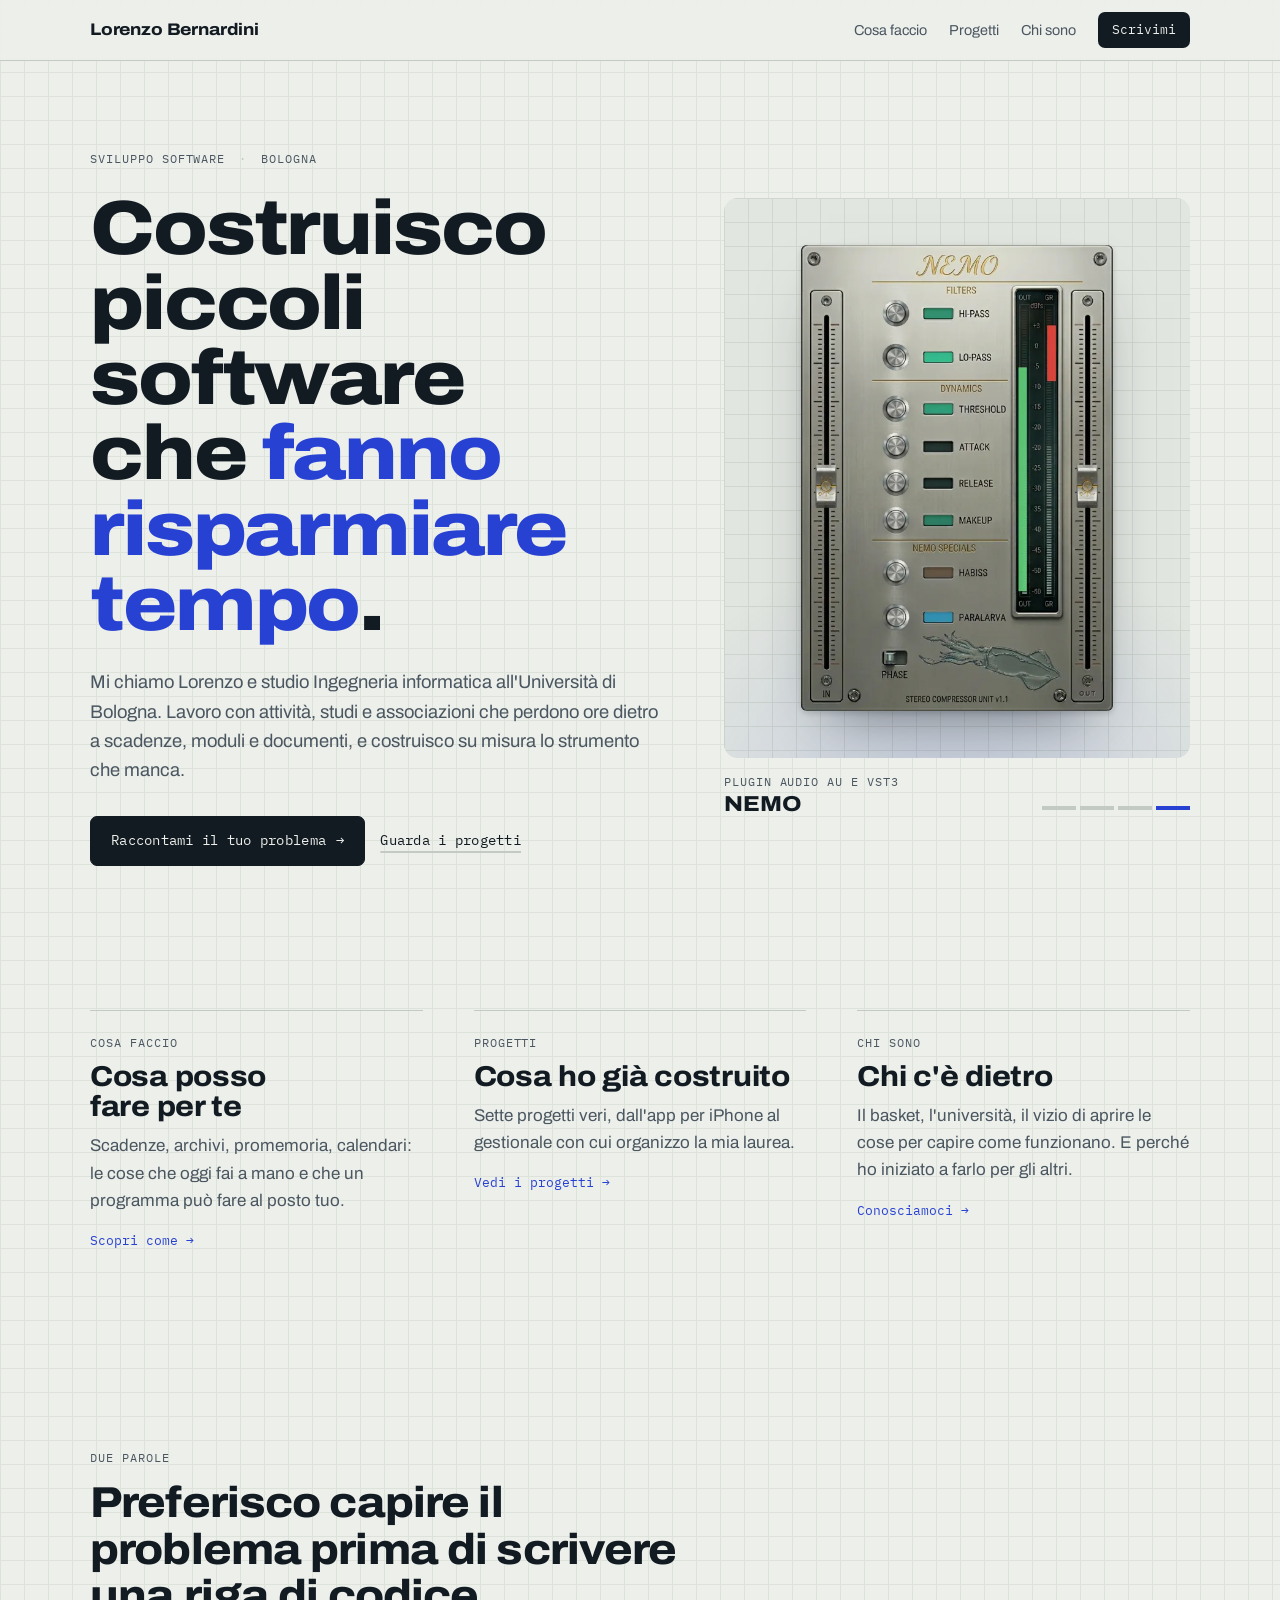
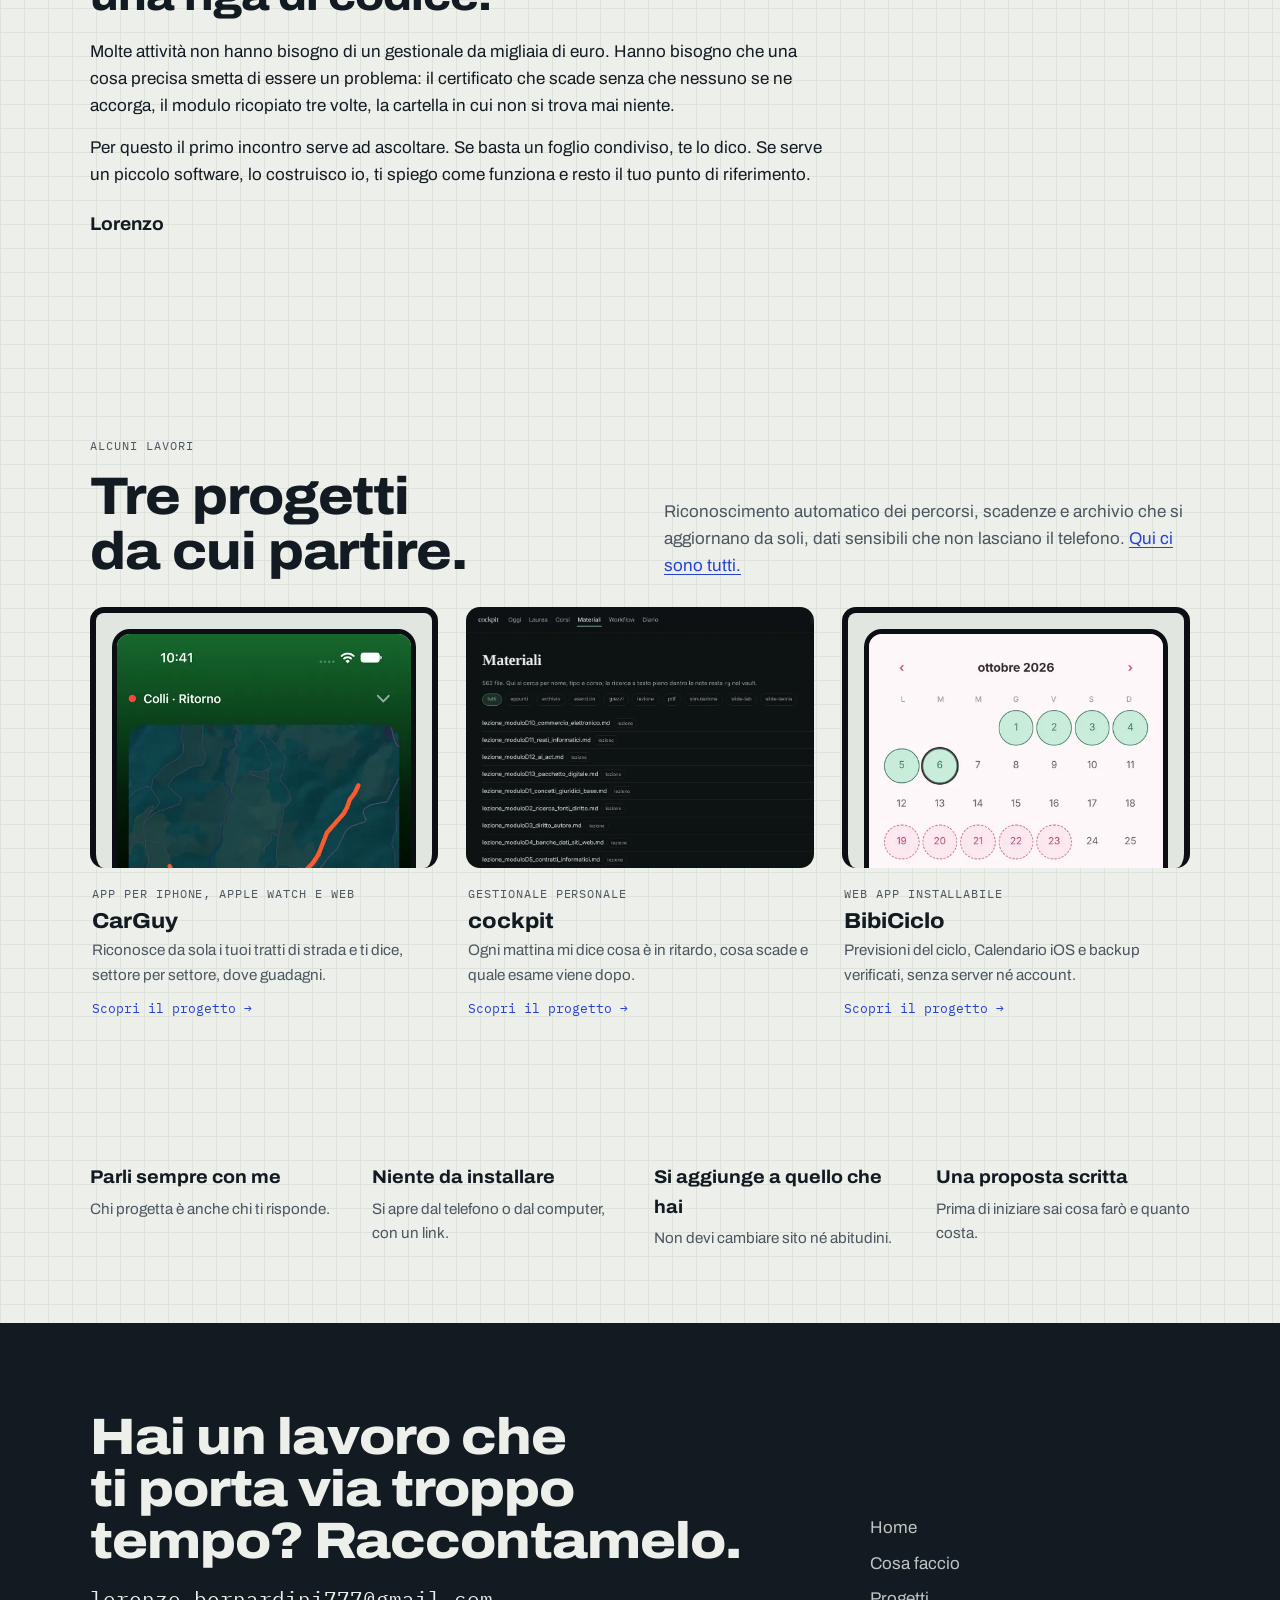
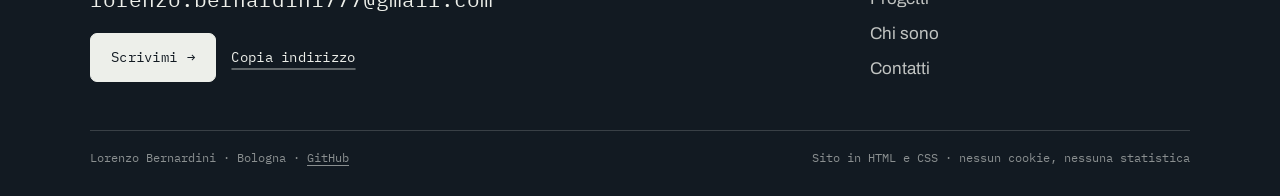
==== commit 69459e00: "Sito a più pagine: home, cosa faccio, progetti, chi sono, contatti Co-Authored-By: Claude Opus 5.5 <" ====
--- a/index.html
+++ b/index.html
@@ -3,7 +3,7 @@
 <head>
 <meta charset="utf-8">
 <meta name="viewport" content="width=device-width, initial-scale=1, viewport-fit=cover">
-<meta name="description" content="Lorenzo Bernardini, studente di Ingegneria informatica a Bologna: gestionali e applicazioni web su misura, progettati, misurati e verificati.">
+<meta name="description" content="Lorenzo Bernardini, studente di Ingegneria informatica a Bologna: piccoli software su misura per attività, studi e associazioni.">
 <title>Lorenzo Bernardini</title>
 <link rel="preconnect" href="https://fonts.googleapis.com">
 <link rel="preconnect" href="https://fonts.gstatic.com" crossorigin>
@@ -15,32 +15,28 @@
 <!-- BODY -->
 <header class="top">
   <div class="wrap top-row">
-    <a class="brand" href="#inizio">L. Bernardini <span>· fascicolo progetti</span></a>
-    <nav class="nav" aria-label="Sezioni">
-      <a href="#funzioni">Cosa posso fare</a>
-      <a href="#progetti">Progetti</a>
-      <a href="chisono.html">Chi sono</a>
-      <a href="#metodo">Metodo</a>
-      <a href="#contatti">Contatti</a>
-      <span class="sector" id="sector" aria-hidden="true">S1/5</span>
+    <a class="brand" href="index.html">Lorenzo Bernardini</a>
+    <button type="button" class="menu-btn" aria-expanded="false" aria-controls="menu">Menu</button>
+    <nav class="nav" id="menu" aria-label="Principale">
+      <a href="servizi.html">Cosa faccio</a><a href="progetti.html">Progetti</a><a href="chisono.html">Chi sono</a>
+      <a class="nav-cta" href="contatti.html">Scrivimi</a>
     </nav>
   </div>
-  <div class="sectors" aria-hidden="true"></div>
 </header>
 
 <main id="inizio">
-  <!-- Apertura -->
-  <section class="hero wrap">
-    <div class="hero-grid">
-      <div>
-        <div class="eyebrow label"><span>Lorenzo Bernardini</span><span>Ingegneria informatica</span><span>Università di Bologna</span></div>
-        <h1 id="titolo">Piccole applicazioni su misura, <em>misurate</em> prima di essere consegnate.</h1>
-        <p class="lede">Costruisco applicazioni web e per iPhone che risolvono <strong>un problema preciso</strong>: iscrizioni raccolte a mano, scadenze da ricordare, dati riservati da proteggere. Prima capisco dove si perde tempo, poi scrivo il codice, e ogni parte passa da controlli automatici prima di arrivare a chi la usa.</p>
-        <div class="cta">
-          <a class="btn primary" href="#progetti">Guarda i progetti <span class="arr">→</span></a>
-          <a class="btn" href="#contatti">Scrivimi</a>
-        </div>
+  <section class="wrap home-hero">
+    <div>
+      <div class="eyebrow label"><span>Sviluppo software</span><span>Bologna</span></div>
+      <h1 id="titolo">Costruisco piccoli software che <em>fanno risparmiare tempo</em>.</h1>
+      <p class="lede">Mi chiamo Lorenzo e studio Ingegneria informatica all'Università di Bologna. Lavoro con attività, studi e associazioni che perdono ore dietro a scadenze, moduli e documenti, e costruisco su misura lo strumento che manca.</p>
+      <div class="cta">
+        <a class="btn primary" href="contatti.html">Raccontami il tuo problema <span class="arr">→</span></a>
+        <a class="btn" href="progetti.html">Guarda i progetti</a>
       </div>
+    </div>
+    <div class="hero-visual">
+      <figure class="ritratto"><img src="img/foto/ritratto.jpg" alt="Lorenzo Bernardini" onerror="this.closest('.hero-visual').classList.add('no-photo')"><figcaption><b>Lorenzo Bernardini</b>Ingegneria informatica · UniBo</figcaption></figure>
       <figure class="vetrina" aria-label="Schermate di alcuni progetti">
         <div class="stage">
           <div class="slide is-on" data-name="CarGuy" data-kind="App per iPhone, Watch e web"><div class="dev phone"><img src="img/carguy-cruscotto.webp" width="520" height="1131" alt="CarGuy: cruscotto durante un tratto, con il distacco dal riferimento in verde"></div></div>
@@ -61,605 +57,72 @@
     </div>
   </section>
 
-  <!-- Fascia dei numeri -->
-  <div class="facts">
-    <div class="wrap facts-grid">
-      <div class="fact rv"><div class="n"><span class="count" data-to="3">3</span><small> giorni</small></div><p>dall'idea alla prima versione funzionante di CarGuy</p></div>
-      <div class="fact rv" style="--d:.08s"><div class="n"><span class="count" data-to="0">0</span><small> €/mese</small></div><p>per tenere online server e database di CarGuy</p></div>
-      <div class="fact rv" style="--d:.16s"><div class="n"><span class="count" data-to="1">1</span><small> link</small></div><p>per aprire le app: niente store, niente installazione</p></div>
-      <div class="fact rv" style="--d:.24s"><div class="n"><span class="count" data-to="1">1</span><small> persona</small></div><p>che progetta, costruisce e vi risponde</p></div>
+  <section class="wrap block tight">
+    <div class="doors rv">
+      <a class="door" href="servizi.html"><span class="label">Cosa faccio</span><h2>Cosa posso fare per te</h2><p>Scadenze, archivi, promemoria, calendari: le cose che oggi fai a mano e che un programma può fare al posto tuo.</p><span class="go">Scopri come →</span></a>
+      <a class="door" href="progetti.html"><span class="label">Progetti</span><h2>Cosa ho già costruito</h2><p>Sette progetti veri, dall'app per iPhone al gestionale con cui organizzo la mia laurea.</p><span class="go">Vedi i progetti →</span></a>
+      <a class="door" href="chisono.html"><span class="label">Chi sono</span><h2>Chi c'è dietro</h2><p>Il basket, l'università, il vizio di aprire le cose per capire come funzionano. E perché ho iniziato a farlo per gli altri.</p><span class="go">Conosciamoci →</span></a>
     </div>
-  </div>
+  </section>
 
-  <!-- Cosa posso fare -->
-  <section class="block wrap" id="funzioni" data-sector>
-    <div class="sec-head rv">
-      <div>
-        <span class="label">Per attività, studi professionali e associazioni</span>
-        <h2>Gestionali su misura, collaudati prima su di me.</h2>
-      </div>
-      <p>Per organizzare la mia laurea, i miei mezzi e il mio lavoro ho costruito gli stessi strumenti che una segreteria usa ogni giorno: scadenze, calendari, archivi, promemoria. Per ciascuno trovate dove l'ho già fatto e a cosa servirebbe a voi.</p>
-    </div>
-    <div class="explorer rv">
-      <div class="ex-tabs" role="tablist" aria-label="Funzioni">
-        <button type="button" role="tab" id="t-scad" aria-controls="p-scad" aria-selected="true"><b>Scadenze con preavviso</b><span>CarGuy · cockpit</span></button>
-        <button type="button" role="tab" id="t-oggi" aria-controls="p-oggi" aria-selected="false" tabindex="-1"><b>Il cruscotto del giorno</b><span>cockpit · Oggi</span></button>
-        <button type="button" role="tab" id="t-cal" aria-controls="p-cal" aria-selected="false" tabindex="-1"><b>Calendari con vincoli</b><span>cockpit · Laurea</span></button>
-        <button type="button" role="tab" id="t-arch" aria-controls="p-arch" aria-selected="false" tabindex="-1"><b>Un archivio che si trova</b><span>cockpit · Materiali</span></button>
-        <button type="button" role="tab" id="t-auto" aria-controls="p-auto" aria-selected="false" tabindex="-1"><b>Promemoria da approvare</b><span>AgenticOS</span></button>
-        <button type="button" role="tab" id="t-priv" aria-controls="p-priv" aria-selected="false" tabindex="-1"><b>Dati riservati al sicuro</b><span>BibiCiclo · CarGuy</span></button>
-      </div>
-
-      <div class="ex-panel" role="tabpanel" id="p-scad" aria-labelledby="t-scad">
-        <div class="ex-text">
-          <h3>Ogni scadenza arriva con il suo preavviso.</h3>
-          <div class="pair"><span class="label">Nei miei progetti</span><p>In CarGuy ogni auto ha le sue scadenze, per data o per chilometri: tagliando, revisione, bollo, assicurazione. Ognuna ha un preavviso e, se è ricorrente, si ripianifica da sola quando la segni come fatta. In cockpit i ripassi hanno una data, e quelli in ritardo tornano in cima.</p></div>
-          <div class="pair voi"><span class="label">Nella vostra attività</span><p>Rinnovi di contratti e abbonamenti, certificati, quote, manutenzioni di attrezzature e mezzi. Ogni scadenza ha il suo preavviso, e il sistema avvisa voi, o direttamente il cliente, prima che arrivi.</p></div>
-        </div>
-        <div class="mock">
-          <div class="mock-bar"><span class="label">Scadenze · settimana 41</span><span class="label">esempio</span></div>
-          <div class="mock-body">
-            <div class="m-row"><span>Certificati da rinnovare</span><small>3 persone</small><span class="chip late">scaduti</span></div>
-            <div class="m-row"><span>Rinnovo abbonamento</span><small>5 clienti</small><span class="chip soon">tra 4 giorni</span></div>
-            <div class="m-row"><span>Manutenzione della caldaia</span><small>sede</small><span class="chip soon">tra 9 giorni</span></div>
-            <div class="m-row"><span>Assicurazione del furgone</span><small>ricorrente, ogni 12 mesi</small><span class="chip ok">tra 41 giorni</span></div>
-          </div>
-          <p class="mock-note">Dati di esempio. Preavviso, ricorrenza e scadenza per data o per uso funzionano come nel garage di CarGuy.</p>
-        </div>
-      </div>
-
-      <div class="ex-panel" role="tabpanel" id="p-oggi" aria-labelledby="t-oggi" hidden>
-        <div class="ex-text">
-          <h3>Una pagina che dice cosa fare oggi.</h3>
-          <div class="pair"><span class="label">Nei miei progetti</span><p>Ogni mattina cockpit mi mostra tre cose: i ripassi in ritardo, cosa scade nei prossimi giorni e quanto manca alla prossima sessione d'esame. Sotto, il registro di quello che ho fatto, scritto in automatico.</p></div>
-          <div class="pair voi"><span class="label">Nella vostra attività</span><p>Chi apre l'ufficio la mattina vede in una sola pagina cosa va sollecitato, cosa arriva questa settimana e cosa è già stato fatto, senza cercare tra fogli di calcolo e chat.</p></div>
-        </div>
-        <div class="mock">
-          <div class="mock-bar"><span class="label">Oggi · martedì</span><span class="label">esempio</span></div>
-          <div class="mock-body">
-            <div class="m-tiles">
-              <div class="late"><span class="label">In ritardo</span><b>3</b><small>pagamenti da sollecitare</small></div>
-              <div class="soon"><span class="label">In scadenza</span><b>7</b><small>nei prossimi 7 giorni</small></div>
-              <div><span class="label">Prossimo evento</span><b>12 g</b><small>alla chiusura del trimestre</small></div>
-            </div>
-            <span class="label">La giornata</span>
-            <ul class="m-log">
-              <li><span>09:10</span><span>confermate 4 prenotazioni</span></li>
-              <li><span>11:30</span><span>approvato il sollecito di pagamento a 2 clienti</span></li>
-              <li><span>17:45</span><span>spostato l'appuntamento del giovedì alle 15:00</span></li>
-            </ul>
-          </div>
-          <p class="mock-note">Dati di esempio, nella stessa struttura della pagina «Oggi» di cockpit.</p>
-        </div>
-      </div>
-
-      <div class="ex-panel" role="tabpanel" id="p-cal" aria-labelledby="t-cal" hidden>
-        <div class="ex-text">
-          <h3>Un calendario che conosce i vincoli.</h3>
-          <div class="pair"><span class="label">Nei miei progetti</span><p>Il piano della mia laurea mette dodici esami in tre sessioni e disegna le propedeuticità come catene: se un esame in testa slitta, si vede subito tutto quello che si sposta, anche a sessioni di distanza.</p></div>
-          <div class="pair voi"><span class="label">Nella vostra attività</span><p>Appuntamenti, turni del personale, sale e attrezzature condivise, corsi a livelli: il calendario conosce i vincoli e segnala i conflitti prima che diventino un problema.</p></div>
-        </div>
-        <div class="mock">
-          <div class="mock-bar"><span class="label">cockpit · catene di dipendenza</span><span class="label">dati reali</span></div>
-          <img class="m-shot" src="img/cockpit-catene.webp" width="980" height="430" alt="Catene di dipendenza tra esami: tre colonne S1, S2, S3 con i codici degli esami collegati da linee">
-          <p class="mock-note" style="padding-top:10px">Le mie tre sessioni d'esame: ogni linea è una propedeuticità.</p>
-        </div>
-      </div>
-
-      <div class="ex-panel" role="tabpanel" id="p-arch" aria-labelledby="t-arch" hidden>
-        <div class="ex-text">
-          <h3>Ogni documento al suo posto, e si trova.</h3>
-          <div class="pair"><span class="label">Nei miei progetti</span><p>In cockpit ci sono 562 file tra lezioni, appunti, esercizi e prove d'esame, filtrabili per tipo e per corso, con la ricerca da tastiera.</p></div>
-          <div class="pair voi"><span class="label">Nella vostra attività</span><p>Contratti, moduli, preventivi, certificati, verbali: ogni documento ha il suo posto e si trova scrivendo due lettere.</p></div>
-        </div>
-        <div class="mock">
-          <div class="mock-bar"><span class="label">Archivio</span><span class="label">esempio · provalo</span></div>
-          <div class="mock-body">
-            <label class="m-search" for="cerca-doc"><span aria-hidden="true">⌕</span><input id="cerca-doc" type="search" placeholder="Cerca un documento (prova: certificato)" autocomplete="off"><kbd>Ctrl K</kbd></label>
-            <ul class="m-docs" id="elenco-doc">
-              <li><span>Modulo d'iscrizione 2026-27</span><span>modulo</span></li>
-              <li><span>Contratto di fornitura 2026</span><span>contratto</span></li>
-              <li><span>Certificati · elenco delle scadenze</span><span>certificato</span></li>
-              <li><span>Preventivo n. 42 · ristrutturazione</span><span>preventivo</span></li>
-              <li><span>Listino prezzi in vigore</span><span>listino</span></li>
-              <li><span>Verbale dell'assemblea dei soci</span><span>verbale</span></li>
-              <li><span>Certificato di conformità dell'impianto</span><span>certificato</span></li>
-            </ul>
-            <p class="mock-note" id="nessun-doc" hidden style="padding:0">Nessun documento trovato.</p>
-          </div>
-        </div>
-      </div>
-
-      <div class="ex-panel" role="tabpanel" id="p-auto" aria-labelledby="t-auto" hidden>
-        <div class="ex-text">
-          <h3>Il lavoro ripetitivo lo prepara il sistema. Decidete voi.</h3>
-          <div class="pair"><span class="label">Nei miei progetti</span><p>Il mio assistente personale, AgenticOS, gira con routine programmate: prepara l'agenda, smista la posta e scrive le risposte come bozze. Nessuna email parte senza la mia approvazione.</p></div>
-          <div class="pair voi"><span class="label">Nella vostra attività</span><p>Solleciti di pagamento, conferme di prenotazione e avvisi di scadenza si preparano da soli e partono quando li approvate, con un clic.</p></div>
-        </div>
-        <div class="mock">
-          <div class="mock-bar"><span class="label">Posta in uscita</span><span class="label">esempio · provalo</span></div>
-          <div class="mock-body">
-            <div class="m-mail" id="bozza">
-              <span class="stato" id="bozza-stato" aria-live="polite">Bozza · in attesa della tua approvazione</span>
-              <div class="hdr"><span>A: un cliente</span><span>Oggetto: rinnovo in scadenza</span></div>
-              <p>Buongiorno, il suo abbonamento scade il 14 ottobre. Per rinnovarlo può rispondere a questa email o passare da noi negli orari di apertura. Grazie!</p>
-              <div class="m-actions"><button type="button" id="approva">Approva</button></div>
-            </div>
-          </div>
-          <p class="mock-note">Esempio: nessuna email viene inviata da questa pagina.</p>
-        </div>
-      </div>
-
-      <div class="ex-panel" role="tabpanel" id="p-priv" aria-labelledby="t-priv" hidden>
-        <div class="ex-text">
-          <h3>Si raccoglie solo ciò che serve.</h3>
-          <div class="pair"><span class="label">Nei miei progetti</span><p>In BibiCiclo i dati sulla salute non lasciano il telefono. In CarGuy le zone private vengono tagliate dalle tracce, le foto partono senza la posizione e il server conserva solo ciò che l'utente pubblica.</p></div>
-          <div class="pair voi"><span class="label">Nella vostra attività</span><p>Recapiti dei clienti, documenti sanitari, dati dei minori: si decide chi li vede, dove stanno e per quanto tempo si tengono, come chiede il GDPR. È la materia del mio esame di Diritto dell'Informatica.</p></div>
-        </div>
-        <div class="mock">
-          <div class="mock-bar"><span class="label">Dove finiscono i dati</span><span class="label">regole reali</span></div>
-          <div class="mock-body">
-            <ul class="m-lock">
-              <li><span>Date del ciclo (BibiCiclo)</span><span>solo sul telefono</span></li>
-              <li><span>Copia di sicurezza (BibiCiclo)</span><span>file dell'utente</span></li>
-              <li><span>Casa e lavoro nelle tracce (CarGuy)</span><span>tagliate</span></li>
-              <li><span>Posizione nelle foto (CarGuy)</span><span>rimossa prima dell'invio</span></li>
-              <li><span>Codici d'accesso (CarGuy)</span><span>solo impronta cifrata</span></li>
-            </ul>
-          </div>
-        </div>
+  <section class="wrap block">
+    <div class="note">
+      <figure class="foto r45"><img src="img/foto/al-computer.jpg" alt="Lorenzo al lavoro al computer" onerror="this.closest('figure').remove()"></figure>
+      <div class="rv">
+        <span class="label">Due parole</span>
+        <h2>Preferisco capire il problema prima di scrivere una riga di codice.</h2>
+        <p>Molte attività non hanno bisogno di un gestionale da migliaia di euro. Hanno bisogno che una cosa precisa smetta di essere un problema: il certificato che scade senza che nessuno se ne accorga, il modulo ricopiato tre volte, la cartella in cui non si trova mai niente.</p>
+        <p>Per questo il primo incontro serve ad ascoltare. Se basta un foglio condiviso, te lo dico. Se serve un piccolo software, lo costruisco io, ti spiego come funziona e resto il tuo punto di riferimento.</p>
+        <p class="firma">Lorenzo</p>
       </div>
     </div>
   </section>
 
-  <!-- Chi sono, in breve -->
-  <section class="block wrap" style="padding-top:0">
-    <div class="who rv">
-      <div>
-        <span class="label">Chi sono</span>
-        <h2>Lorenzo, futuro ingegnere informatico, di Bologna.</h2>
-        <p style="color:var(--ink-2);margin-top:14px;max-width:34em">Studio Ingegneria informatica all'Università di Bologna e costruisco gli strumenti che mi servono. Adesso voglio costruire quelli che servono agli altri, partendo dalla mia città.</p>
-        <div class="cta"><a class="btn" href="chisono.html">La mia storia <span class="arr">→</span></a></div>
-      </div>
-      <ul class="who-facts">
-        <li><span class="label">Studi</span><span>Ingegneria informatica, Alma Mater Studiorum – Università di Bologna</span></li>
-        <li><span class="label">Sport</span><span>Basket nella Fortitudo fino all'Under 19 Silver: le società sportive le conosco dal campo e dagli spogliatoi.</span></li>
-        <li><span class="label">Passioni</span><span>Sistemi, hardware, suono e motori: molti dei miei progetti nascono da lì.</span></li>
-        <li><span class="label">Contatto</span><span><a href="#contatti">lorenzo.bernardini777@gmail.com</a></span></li>
-      </ul>
+  <section class="wrap block tight">
+    <div class="sec-head rv" style="margin-bottom:28px"><div><span class="label">Alcuni lavori</span><h2>Tre progetti da cui partire.</h2></div>
+    <p>Riconoscimento automatico dei percorsi, scadenze e archivio che si aggiornano da soli, dati sensibili che non lasciano il telefono. <a href="progetti.html">Qui ci sono tutti.</a></p></div>
+    <div class="cards"><a class="card rv" href="progetti/carguy.html" data-tipo="app">
+        <div class="card-img phone"><img src="img/carguy-cruscotto.webp" alt="Il cruscotto di CarGuy durante un tratto" loading="lazy"></div>
+        <div class="card-body"><span class="label">App per iPhone, Apple Watch e web</span><h3>CarGuy</h3><p>Riconosce da sola i tuoi tratti di strada e ti dice, settore per settore, dove guadagni.</p><span class="go">Scopri il progetto →</span></div>
+      </a><a class="card rv" href="progetti/cockpit.html" data-tipo="organizzazione">
+        <div class="card-img full"><img src="img/cockpit-materiali.webp" alt="La pagina Materiali di cockpit" loading="lazy"></div>
+        <div class="card-body"><span class="label">Gestionale personale</span><h3>cockpit</h3><p>Ogni mattina mi dice cosa è in ritardo, cosa scade e quale esame viene dopo.</p><span class="go">Scopri il progetto →</span></div>
+      </a><a class="card rv" href="progetti/bibiciclo.html" data-tipo="app">
+        <div class="card-img phone"><img src="img/bibiciclo-schermo.webp" alt="Il calendario di BibiCiclo" loading="lazy"></div>
+        <div class="card-body"><span class="label">Web app installabile</span><h3>BibiCiclo</h3><p>Previsioni del ciclo, Calendario iOS e backup verificati, senza server né account.</p><span class="go">Scopri il progetto →</span></div>
+      </a></div>
+  </section>
+
+  <section class="wrap block tight">
+    <div class="promises rv">
+      <div><b>Parli sempre con me</b><p>Chi progetta è anche chi ti risponde.</p></div>
+      <div><b>Niente da installare</b><p>Si apre dal telefono o dal computer, con un link.</p></div>
+      <div><b>Si aggiunge a quello che hai</b><p>Non devi cambiare sito né abitudini.</p></div>
+      <div><b>Una proposta scritta</b><p>Prima di iniziare sai cosa farò e quanto costa.</p></div>
     </div>
   </section>
+</main>
 
-  <!-- Progetti -->
-  <section class="block wrap" id="progetti" data-sector>
-    <div class="sec-head rv">
+<footer class="site-foot">
+  <div class="wrap">
+    <div class="foot-top">
       <div>
-        <span class="label">Tavole di progetto</span>
-        <h2>Progetti finiti, in uso, con il codice in vista.</h2>
-      </div>
-      <p>Ogni tavola riporta cosa fa il progetto, le scelte che lo distinguono e cosa dimostra per un lavoro su commissione. I dettagli tecnici sono raccolti più in basso, per chi li cerca.</p>
-    </div>
-
-    <!-- Tavola 01 · CarGuy -->
-    <article class="tavola rv">
-      <div class="cartiglio">
-        <div><span class="label">Tav.</span><span class="tav">01</span></div>
-        <div><span class="label">Progetto</span><div class="name">CarGuy</div></div>
-        <div><span class="label">Piattaforme</span><div class="v">iPhone · Apple Watch · web</div></div>
-        <div><span class="label">Periodo</span><div class="v">set – ott 2026</div></div>
-        <div><span class="label">Stato</span><div class="v">web app pubblica</div></div>
-      </div>
-      <div class="tav-body">
-        <div class="tav-text">
-          <h3>Il diario di bordo di chi guida per passione.</h3>
-          <p class="intro">Si monta l'iPhone nel supporto, si parte dall'Apple Watch e CarGuy fa il resto: registra il giro, riconosce da solo i tratti di strada preferiti e confronta ogni passaggio con il proprio riferimento personale, settore per settore.</p>
-          <ul class="feat">
-            <li><span class="label">Analisi di guida</span><span>Tratti riconosciuti nei due sensi, distacco dal riferimento aggiornato a ogni punto GPS, tempo ideale sommando i settori migliori.</span></li>
-            <li><span class="label">Prestazioni</span><span>Misura dell'accelerazione da fermo che fonde accelerometro e GPS, con intertempi a 50, 70 e 100 km/h e radar delle forze G.</span></li>
-            <li><span class="label">Pista</span><span>A Imola, Misano, Mugello, Varano e Modena conta i giri da solo, con i nomi delle curve e le classifiche di circuito.</span></li>
-            <li><span class="label">Garage</span><span>Chilometri stimati, contratto di leasing, scadenze con promemoria, spese e consumi per ogni mezzo.</span></li>
-            <li><span class="label">Comunità</span><span>Profilo «Garage», follow, feed, reazioni e commenti, con segnalazioni e blocchi.</span></li>
-          </ul>
-          <div class="scelte">
-            <span class="label">Scelte di progetto</span>
-            <p>Su strada non si gareggia: niente classifiche pubbliche, i tempi si condividono solo tra amici reciproci e solo come sagoma del tracciato, senza mappa.</p>
-            <p>I giri pubblicati non mostrano mai durata, chilometri o velocità. Le zone private (casa, lavoro) vengono tagliate dalle tracce con un margine che non ne rivela il centro.</p>
-            <p>I dati restano sul telefono; il server conserva solo quello che l'utente decide di pubblicare.</p>
-          </div>
-          <p class="serve"><strong>Cosa dimostra:</strong> un prodotto completo su tre piattaforme, pensato per l'App Store, con regole di privacy e moderazione scritte prima del codice.</p>
-          <div class="links">
-            <a href="https://carguy-web.lorenzo-bern.workers.dev/?simula" target="_blank" rel="noopener">Prova la web app con un GPS simulato <span>↗</span></a>
-          </div>
-        </div>
-        <figure class="tav-fig">
-          <div class="phones">
-            <div class="phone wipe"><img src="img/carguy-cruscotto.webp" width="520" height="1131" alt="Cruscotto di CarGuy durante un tratto: mappa, settore 2 di 3, distacco di meno 1,4 secondi in verde, velocità 74 km/h"></div>
-            <div class="phone wipe" style="transition-delay:.15s"><img src="img/carguy-garage.webp" width="460" height="1000" alt="Schermata Garage di CarGuy con due auto, chilometri, giri e tempi da 0 a 100"></div>
-          </div>
-          <figcaption>Il cruscotto durante un tratto e il garage con i mezzi. Su Apple Watch lo stesso cruscotto sta al polso e vibra a ogni settore.</figcaption>
-        </figure>
-      </div>
-      <div style="padding: 0 clamp(20px, 4vw, 40px) clamp(20px, 4vw, 40px)">
-      </div>
-    </article>
-
-    <!-- Tavola 02 · cockpit -->
-    <article class="tavola rv">
-      <div class="cartiglio">
-        <div><span class="label">Tav.</span><span class="tav">02</span></div>
-        <div><span class="label">Progetto</span><div class="name">cockpit</div></div>
-        <div><span class="label">Piattaforme</span><div class="v">pagine locali · Mac e Linux</div></div>
-        <div><span class="label">Periodo</span><div class="v">estate 2026 – oggi</div></div>
-        <div><span class="label">Stato</span><div class="v">in uso, codice aperto</div></div>
-      </div>
-      <div class="tav-body flip">
-        <figure class="tav-fig">
-          <img class="strip wipe" src="img/cockpit-materiali.webp" width="1100" height="675" alt="Pagina Materiali di cockpit: 562 file, filtri per tipo e l'elenco delle lezioni di Diritto">
-          <img class="strip wipe" style="transition-delay:.15s" src="img/cockpit-catene.webp" width="980" height="430" alt="Catene di dipendenza tra gli esami nelle tre sessioni">
-          <figcaption>L'archivio dei materiali e le catene di propedeuticità tra gli esami. Dati reali.</figcaption>
-        </figure>
-        <div class="tav-text">
-          <h3>Il gestionale della mia laurea.</h3>
-          <p class="intro">Da quest'anno preparo gli esami da solo, senza lezioni da seguire. Per non perdere il filo ho costruito cockpit: legge i miei file e ogni mattina mi dice cosa è in ritardo, cosa scade e quanto manca alla prossima sessione.</p>
-          <ul class="feat">
-            <li><span class="label">Oggi</span><span>Ripassi in ritardo, scadenze dei prossimi giorni, conto alla rovescia alla sessione, registro della giornata.</span></li>
-            <li><span class="label">Laurea</span><span>Dodici esami in tre sessioni, con le propedeuticità disegnate come catene.</span></li>
-            <li><span class="label">Materiali</span><span>562 file filtrabili per tipo e corso, con la ricerca da tastiera.</span></li>
-            <li><span class="label">Diario</span><span>Ogni giornata di lavoro diventa un riepilogo scritto in automatico.</span></li>
-            <li><span class="label">Salvataggio</span><span>Ogni modifica finisce su git, anche lavorando da più computer.</span></li>
-          </ul>
-          <div class="scelte">
-            <span class="label">Scelte di progetto</span>
-            <p>Le pagine si rigenerano dai dati: nessuna informazione è scritta due volte, quindi nessuna può essere vecchia.</p>
-            <p>Il riepilogo della giornata lo scrive un modello che gira sul mio computer: i miei appunti non escono di casa.</p>
-          </div>
-          <p class="serve"><strong>Cosa dimostra:</strong> è un gestionale in piena regola, con scadenze, calendario con vincoli, archivio e registro. Con altri dati diventa la segreteria di un'associazione, l'agenda di uno studio o il registro di un'attività.</p>
-          <div class="links">
-            <a href="https://github.com/lberna777/cockpit" target="_blank" rel="noopener">Codice sorgente <span>↗</span></a>
-          </div>
+        <h2 class="rv">Hai un lavoro che ti porta via troppo tempo? Raccontamelo.</h2>
+        <span class="addr" id="addr-piede">lorenzo.bernardini777@gmail.com</span>
+        <div class="cta" style="margin-top:0">
+          <a class="btn primary" href="mailto:lorenzo.bernardini777@gmail.com">Scrivimi <span class="arr">→</span></a>
+          <button type="button" class="btn" data-copia="lorenzo.bernardini777@gmail.com" aria-controls="addr-piede">Copia indirizzo</button>
         </div>
       </div>
-    </article>
-
-    <!-- Tavola 03 · AgenticOS -->
-    <article class="tavola rv">
-      <div class="cartiglio">
-        <div><span class="label">Tav.</span><span class="tav">03</span></div>
-        <div><span class="label">Progetto</span><div class="name">AgenticOS</div></div>
-        <div><span class="label">Piattaforme</span><div class="v">Mac e Linux · pagina locale</div></div>
-        <div><span class="label">Periodo</span><div class="v">giu – set 2026</div></div>
-        <div><span class="label">Stato</span><div class="v">136 esecuzioni registrate</div></div>
-      </div>
-      <div class="tav-body">
-        <div class="tav-text">
-          <h3>Un assistente che organizza la giornata, e chiede prima di agire.</h3>
-          <p class="intro">AgenticOS è il mio sistema di organizzazione personale. Divide il lavoro in aree (studio, posta e calendario, ricerca, progetti audio) e fa girare da solo le routine che mi preparano la giornata.</p>
-          <ul class="feat">
-            <li><span class="label">Routine</span><span>Ogni mattina la nota del giorno e l'agenda, ogni sera la memoria riordinata, ogni domenica il riepilogo dello studio. Programmate con i timer del sistema, su Mac e su Linux.</span></li>
-            <li><span class="label">Posta</span><span>Smista i messaggi e prepara le risposte come bozze: l'invio richiede sempre la mia conferma.</span></li>
-            <li><span class="label">Memoria</span><span>Un archivio di note in due livelli: tutto entra grezzo e ogni notte viene ordinato in pagine collegate. Niente viene cancellato.</span></li>
-            <li><span class="label">Registro</span><span>Ogni esecuzione lascia un resoconto con durata, esito e costo, letto da una pagina di controllo.</span></li>
-          </ul>
-          <div class="scelte">
-            <span class="label">Scelte di progetto</span>
-            <p>Una routine non parte se la precedente è ancora in corso: meglio saltare un giro che fare due volte la stessa cosa.</p>
-            <p>La pagina di controllo risponde solo sul mio computer: nessun dato esce dalla macchina.</p>
-          </div>
-          <p class="serve"><strong>Cosa dimostra:</strong> automazioni che lavorano da sole ma restano sotto controllo, con orari, registri e conferme. È lo schema di promemoria, solleciti e riepiloghi automatici per qualunque attività.</p>
-        </div>
-        <figure class="tav-fig">
-          <div class="mock">
-            <div class="mock-bar"><span class="label">Routine · una giornata</span><span class="label">orari reali</span></div>
-            <div class="mock-body">
-              <div class="day" aria-hidden="true">
-                <div class="day-track">
-                  <span class="day-now"></span>
-                  <span class="day-mark up" style="--t:.2708"><b>06:30</b>nota del giorno</span>
-                  <span class="day-mark" style="--t:.3125"><b>07:30</b>agenda</span>
-                  <span class="day-mark up end" style="--t:.9375"><b>22:30</b>memoria</span>
-                </div>
-                <div class="day-ruler"><span>00</span><span>06</span><span>12</span><span>18</span><span>24</span></div>
-              </div>
-              <span class="label">Registro delle esecuzioni</span>
-              <ul class="runs">
-                <li><span>06:30</span><span>Nota del giorno</span><span class="chip ok">eseguita</span></li>
-                <li><span>07:30</span><span>Agenda del mattino · 13 s</span><span class="chip ok">eseguita</span></li>
-                <li><span>22:30</span><span>Riordino della memoria</span><span class="chip ok">eseguita</span></li>
-                <li><span>dom 18:00</span><span>Riepilogo settimanale dello studio</span><span class="chip ok">eseguita</span></li>
-                <li><span>06:30</span><span>Nota del giorno · un'altra esecuzione era in corso</span><span class="chip soon">saltata</span></li>
-              </ul>
-            </div>
-            <p class="mock-note">Orari e tipi di esito presi dalle routine vere; le righe del registro sono un esempio.</p>
-          </div>
-        </figure>
-      </div>
-    </article>
-
-    <!-- Tavola 04 · BibiCiclo -->
-    <article class="tavola rv">
-      <div class="cartiglio">
-        <div><span class="label">Tav.</span><span class="tav">04</span></div>
-        <div><span class="label">Progetto</span><div class="name">BibiCiclo</div></div>
-        <div><span class="label">Piattaforme</span><div class="v">web app installabile</div></div>
-        <div><span class="label">Periodo</span><div class="v">lug – ago 2026</div></div>
-        <div><span class="label">Stato</span><div class="v">pubblicata, codice aperto</div></div>
-      </div>
-      <div class="tav-body flip">
-        <figure class="tav-fig">
-          <div class="plate"><div class="phone wipe" style="max-width:300px"><img src="img/bibiciclo-calendario.webp" width="460" height="578" alt="Calendario di BibiCiclo, ottobre 2026: giorni fertili in verde, ciclo previsto con bordo tratteggiato dal 19 al 23"></div></div>
-          <figcaption>Il calendario con i giorni stimati. Dati di esempio.</figcaption>
-        </figure>
-        <div class="tav-text">
-          <h3>Un'app per il ciclo che non manda dati a nessuno.</h3>
-          <p class="intro">Progettata per una persona reale, con un requisito non negoziabile: le informazioni sulla salute restano sul suo telefono. Non c'è un server, non ci sono account, non ci sono statistiche d'uso. L'unica richiesta di rete è il caricamento dell'app.</p>
-          <ul class="feat">
-            <li><span class="label">Previsioni oneste</span><span>Stima del prossimo ciclo e dei giorni fertili, dichiarata come stima. L'app dice chiaramente che non è un metodo contraccettivo.</span></li>
-            <li><span class="label">Calendario iOS</span><span>Gli eventi previsti si aggiungono al Calendario dell'iPhone e si aggiornano senza creare doppioni.</span></li>
-            <li><span class="label">Backup</span><span>Esportazione e ripristino dei dati; il ripristino dichiara quante voci ha scartato, invece di perderle in silenzio.</span></li>
-            <li><span class="label">Dettagli</span><span>Date corrette anche al cambio dell'ora legale, aree di tocco di almeno 44 punti come chiedono le linee guida Apple.</span></li>
-          </ul>
-          <p class="serve"><strong>Cosa dimostra:</strong> come si trattano dati sensibili. È l'approccio che serve a chiunque custodisca dati sanitari o personali dei propri clienti.</p>
-          <div class="links">
-            <a href="https://lberna777.github.io/bibiciclo/" target="_blank" rel="noopener">Apri l'app <span>↗</span></a>
-            <a href="https://github.com/lberna777/bibiciclo" target="_blank" rel="noopener">Codice sorgente <span>↗</span></a>
-          </div>
-        </div>
-      </div>
-    </article>
-
-    <!-- Tavola 05 · UniCode -->
-    <article class="tavola rv">
-      <div class="cartiglio">
-        <div><span class="label">Tav.</span><span class="tav">05</span></div>
-        <div><span class="label">Progetto</span><div class="name">UniCode</div></div>
-        <div><span class="label">Piattaforme</span><div class="v">Claude Code · Markdown · git</div></div>
-        <div><span class="label">Periodo</span><div class="v">apr 2026 – oggi</div></div>
-        <div><span class="label">Stato</span><div class="v">in uso, codice aperto</div></div>
-      </div>
-      <div class="tav-body">
-        <div class="tav-text">
-          <h3>Studiare con l'intelligenza artificiale, senza farsi sostituire.</h3>
-          <p class="intro">UniCode è il mio sistema di studio: trasforma le slide dei corsi in lezioni, guida la pratica, rielabora i miei appunti e prepara le simulazioni d'esame. Leggere non basta: ogni passaggio mi chiede di fare qualcosa prima che l'assistente intervenga.</p>
-          <ul class="feat">
-            <li><span class="label">Comandi</span><span>Lezione, appunti, ripasso, simulazione, analisi delle lacune, verifica: ognuno con un compito preciso e un formato di uscita stabilito.</span></li>
-            <li><span class="label">Regole</span><span>Un file di istruzioni dice all'assistente chi sono, come imparo e quali regole non si saltano. La prima: niente contenuti senza aver letto la fonte originale.</span></li>
-            <li><span class="label">Memoria</span><span>Stato dei moduli, registro delle sessioni, errori ricorrenti e calendario dei ripassi, letti da ogni comando.</span></li>
-            <li><span class="label">Verifica</span><span>Un comando rilegge il PDF del corso e segnala lacune, termini imprecisi e incoerenze nei materiali generati.</span></li>
-          </ul>
-          <div class="scelte">
-            <span class="label">Scelte di progetto</span>
-            <p>L'assistente lavora sui miei tentativi, non al mio posto: prima scrivo i miei appunti, errori compresi, poi li correggiamo.</p>
-            <p>Le fonti vengono prima di tutto: se il PDF non c'è, la lezione non si genera.</p>
-          </div>
-          <p class="serve"><strong>Cosa dimostra:</strong> so usare questi strumenti con metodo: istruzioni precise, fonti obbligatorie, controlli contro l'originale. È lo stesso rigore che porto nei lavori per i clienti.</p>
-          <div class="links">
-            <a href="https://github.com/lberna777/UniCode" target="_blank" rel="noopener">Codice sorgente <span>↗</span></a>
-          </div>
-        </div>
-        <figure class="tav-fig">
-          <div class="mock">
-            <div class="mock-bar"><span class="label">Il ciclo di ogni modulo</span><span class="label">chi fa cosa</span></div>
-            <ol class="ciclo">
-              <li><b>Lezione</b><span>L'assistente legge le slide originali e scrive la lezione con gli esercizi.</span><i class="who ai">assistente</i></li>
-              <li><b>Pratica</b><span>Svolgo gli esercizi su una macchina virtuale o rispondo a voce.</span><i class="who me">io</i></li>
-              <li><b>Appunti grezzi</b><span>Scrivo i miei appunti, con errori e domande aperte.</span><i class="who me">io</i></li>
-              <li><b>Appunti definitivi</b><span>Risponde a ogni domanda, corregge gli errori, colma le lacune.</span><i class="who ai">assistente</i></li>
-              <li><b>Chiusura</b><span>Registro della sessione, prossimo ripasso, salvataggio su git.</span><i class="who auto">automatico</i></li>
-            </ol>
-            <p class="mock-note">Ogni modulo passa da questi cinque passaggi, in quest'ordine. Il comando di verifica può controllarne i materiali in qualsiasi momento.</p>
-          </div>
-        </figure>
-      </div>
-    </article>
-
-    <!-- Tavola 06 · Diritto Quiz T -->
-    <article class="tavola rv">
-      <div class="cartiglio">
-        <div><span class="label">Tav.</span><span class="tav">06</span></div>
-        <div><span class="label">Progetto</span><div class="name">Diritto Quiz T</div></div>
-        <div><span class="label">Piattaforme</span><div class="v">app desktop Linux</div></div>
-        <div><span class="label">Periodo</span><div class="v">giu 2026</div></div>
-        <div><span class="label">Stato</span><div class="v">versione 0.1 funzionante</div></div>
-      </div>
-      <div class="tav-body flip">
-        <div class="tav-fig">
-          <div class="quiz" id="quiz">
-            <span class="label">Prova una domanda · modulo D8, Privacy e GDPR</span>
-            <p class="quiz-q">Un dato pseudonimizzato:</p>
-            <div class="quiz-o">
-              <button type="button" id="q-a" data-ok="1"><span class="k">A</span><span>Resta un dato personale soggetto al GDPR.</span></button>
-              <button type="button" id="q-b"><span class="k">B</span><span>È fuori dall'ambito del GDPR.</span></button>
-              <button type="button" id="q-c"><span class="k">C</span><span>È equivalente a un dato anonimo.</span></button>
-            </div>
-            <p class="quiz-e" id="quiz-e" aria-live="polite">Scegli una risposta: la domanda si sposta tra le scatole del ripasso.</p>
-            <div class="leitner" aria-hidden="true">
-              <div>1<b>subito</b></div><div>2<b>oggi</b></div><div>3<b>+1 g</b></div><div>4<b>+3 g</b></div><div>5<b>+7 g</b></div>
-              <span class="card" id="card"></span>
-            </div>
-            <button type="button" class="quiz-reset" id="quiz-reset" hidden>Riprova</button>
-          </div>
-        </div>
-        <div class="tav-text">
-          <h3>Ripasso a quiz, come per la patente, per un esame universitario.</h3>
-          <p class="intro">Simulazioni d'esame con timer e voto, ripasso per argomento e un sistema che ripropone le domande sbagliate a intervalli crescenti finché non restano in memoria.</p>
-          <ul class="feat">
-            <li><span class="label">Archivio</span><span>362 domande su 13 moduli, dal diritto d'autore al GDPR e all'AI Act, ognuna con la spiegazione della risposta.</span></li>
-            <li><span class="label">Ripetizione</span><span>Metodo Leitner a cinque scatole: un errore torna subito, una risposta giusta allontana la domanda di 1, 3, 7, 16 giorni.</span></li>
-            <li><span class="label">Domande nuove</span><span>Generate in modo assistito, controllate in automatico contro la fonte e approvate a mano prima di entrare nell'archivio.</span></li>
-          </ul>
-          <p class="serve"><strong>Cosa dimostra:</strong> gestione di contenuti strutturati, punteggi e statistiche. Lo stesso nucleo regge qualunque materia.</p>
-          <div class="links">
-            <a href="https://github.com/lberna777/diritto-quiz-app" target="_blank" rel="noopener">Codice sorgente <span>↗</span></a>
-          </div>
-        </div>
-      </div>
-    </article>
-
-    <!-- Tavola 07 · Plugin audio -->
-    <article class="tavola rv">
-      <div class="cartiglio">
-        <div><span class="label">Tav.</span><span class="tav">07</span></div>
-        <div><span class="label">Progetto</span><div class="name">Plugin audio</div></div>
-        <div><span class="label">Formati</span><div class="v">AU · VST3 · standalone</div></div>
-        <div><span class="label">Periodo</span><div class="v">mag – ago 2026</div></div>
-        <div><span class="label">Stato</span><div class="v">AU e VST3 compilati</div></div>
-      </div>
-      <div class="tav-body">
-        <div class="tav-text">
-          <h3>Strumenti per produrre musica, in C++ e in tempo reale.</h3>
-          <p class="intro">Il suono mi appassiona, e alcuni strumenti per lavorarlo me li sono costruiti. Un plugin audio elabora il suono decine di migliaia di volte al secondo: un errore si sente subito, quindi qui la verifica non è facoltativa.</p>
-          <div class="plugins">
-            <div><h4>NEMO</h4><p>Compressore stereo con filtri, saturazione a nastro e allargamento Mid/Side. Mac (Apple Silicon e Intel) e Linux.</p></div>
-            <div><h4>FreakFM</h4><p>Sintetizzatore FM a 4 operatori con sequencer interno, validato con pluginval al livello 8 senza errori.</p></div>
-            <div><h4>AcidMoog</h4><p>Sintetizzatore di bassi tra TB-303 e Moog, con filtro ladder sovracampionato. In sviluppo.</p></div>
-            <div><h4>Plugin-Creator</h4><p>Lo schema di partenza per i plugin nuovi: ogni regola nasce da un errore trovato in NEMO e corretto.</p></div>
-          </div>
-          <p class="serve"><strong>Cosa dimostra:</strong> programmazione a basso livello e l'abitudine a trasformare ogni errore in una regola che non lo fa ripetere.</p>
-          <div class="links">
-            <a href="https://github.com/lberna777/NEMO-StereoCompressor" target="_blank" rel="noopener">NEMO <span>↗</span></a>
-            <a href="https://github.com/lberna777/plugin-creator" target="_blank" rel="noopener">Plugin-Creator <span>↗</span></a>
-          </div>
-        </div>
-        <figure class="tav-fig">
-          <div class="plate"><img class="wipe" src="img/nemo.webp" width="509" height="758" alt="Interfaccia del compressore NEMO: fader di ingresso e uscita, manopole per filtri, dinamica, saturazione e allargamento stereo, misuratore di livello"></div>
-          <figcaption>NEMO, compressore stereo per il bus di mix, con interfaccia fotorealistica.</figcaption>
-        </figure>
-      </div>
-    </article>
-
-  </section>
-
-  <!-- Metodo -->
-  <section class="block wrap" id="metodo" data-sector>
-    <div class="sec-head rv">
-      <div>
-        <span class="label">Metodo</span>
-        <h2>Cinque passaggi, sempre gli stessi.</h2>
-      </div>
-      <p>Il metodo è quello di un progetto di ingegneria in piccolo: requisiti scritti, costruzione per passi verificabili, controlli prima della consegna. Vale per un plugin audio come per il gestionale di un piccolo ufficio.</p>
+      <nav class="foot-nav" aria-label="Pagine">
+        <a href="index.html">Home</a>
+        <a href="servizi.html">Cosa faccio</a>
+        <a href="progetti.html">Progetti</a>
+        <a href="chisono.html">Chi sono</a>
+        <a href="contatti.html">Contatti</a>
+      </nav>
     </div>
-    <div class="method-grid">
-      <ol class="steps">
-        <li class="rv"><div><h3>Ascolto</h3><p>Capire dove si perde tempo e quanto costa, prima di proporre qualsiasi cosa. Se il problema non c'è, lo dico.</p></div></li>
-        <li class="rv"><div><h3>Specifica</h3><p>Una scheda scritta che dice cosa farà l'applicazione e cosa no, approvata prima di scrivere il codice. In CarGuy ogni funzione ha la sua, <b>datata e vincolante</b>.</p></div></li>
-        <li class="rv"><div><h3>Costruzione verificata</h3><p>Si procede per piccoli passi, e ognuno ha i suoi <b>controlli automatici</b>: una funzione è finita quando li supera, non quando sembra funzionare.</p></div></li>
-        <li class="rv"><div><h3>Revisione di sicurezza</h3><p>Codici d'accesso conservati solo come impronta cifrata, limiti contro le registrazioni abusive, regole che impediscono di caricare contenuti estranei, <b>foto ripulite dalla posizione</b> prima dell'invio.</p></div></li>
-        <li class="rv"><div><h3>Consegna e cura</h3><p>Una copia di sicurezza prima di ogni modifica al database e istruzioni scritte per gestire, sospendere o spegnere il servizio.</p></div></li>
-      </ol>
-      <aside class="precision rv">
-        <span class="label">Precisione sistematica</span>
-        <h3>Controlli che non si stancano.</h3>
-        <p>Lavoro con strumenti che rileggono ogni modifica confrontandola con la specifica, generano casi di prova a centinaia e cercano falle di sicurezza riga per riga. A mano, un controllo così si fa una volta e poi si salta per stanchezza. Così invece si ripete a ogni passo.</p>
-        <p>Le decisioni, le verifiche finali e la responsabilità del risultato restano mie.</p>
-        <div class="parity" aria-label="Esempio di casi di parità tra Swift e TypeScript">
-          <span class="h">Swift · iPhone</span><span class="h">=</span><span class="h">TypeScript · web</span>
-          <span>tratto 3, settore 2</span><span>✓</span><span>tratto 3, settore 2</span>
-          <span>0-100 · 9,84 s</span><span>✓</span><span>0-100 · 9,84 s</span>
-          <span>zona privata, raggio</span><span>✓</span><span>zona privata, raggio</span>
-        </div>
-        <p style="font-size:.88rem">In CarGuy la stessa logica vive in due linguaggi: i test della versione per iPhone producono i casi di prova che la web app deve superare, numero per numero.</p>
-      </aside>
-    </div>
-  </section>
-
-  <!-- Per chi è tecnico -->
-  <section class="block wrap" id="tecnico" data-sector>
-    <div class="sec-head rv">
-      <div>
-        <span class="label">Per chi è tecnico</span>
-        <h2>Architetture, linguaggi, strumenti.</h2>
-      </div>
-      <p>Lo schema di CarGuy, il progetto più articolato, e la tabella degli stack. Il codice dei progetti pubblici è su GitHub.</p>
-    </div>
-    <div class="tech-grid">
-      <figure class="diagram rv" style="margin:0">
-        <svg viewBox="0 0 930 300" role="img" aria-labelledby="dia-t">
-          <title id="dia-t">Architettura di CarGuy: Apple Watch, app iPhone, DriveCore, porta TypeScript, web app e server su Cloudflare</title>
-          <defs>
-            <marker id="ah" viewBox="0 0 10 10" refX="9" refY="5" markerWidth="7" markerHeight="7" orient="auto-start-reverse"><path class="arrow" d="M0 0 L10 5 L0 10 z"/></marker>
-            <marker id="aha" viewBox="0 0 10 10" refX="9" refY="5" markerWidth="7" markerHeight="7" orient="auto-start-reverse"><path class="arrow a" d="M0 0 L10 5 L0 10 z"/></marker>
-          </defs>
-          <rect class="box" x="20" y="30" width="160" height="70"/>
-          <text class="t1" x="36" y="60">Apple Watch</text>
-          <text class="t2" x="36" y="82">comandi · cruscotto</text>
-
-          <rect class="box" x="260" y="30" width="205" height="70"/>
-          <text class="t1" x="276" y="60">App iPhone</text>
-          <text class="t2" x="276" y="82">SwiftUI · SwiftData · sensori</text>
-
-          <rect class="box core" x="540" y="30" width="200" height="70"/>
-          <text class="t1" x="556" y="60">DriveCore</text>
-          <text class="t2" x="556" y="82">Swift puro · tutta la logica</text>
-
-          <rect class="box core" x="540" y="200" width="200" height="70"/>
-          <text class="t1" x="556" y="230">Porta TypeScript</text>
-          <text class="t2" x="556" y="252">stessi calcoli, stesse soglie</text>
-
-          <rect class="box" x="260" y="200" width="205" height="70"/>
-          <text class="t1" x="276" y="230">Web app</text>
-          <text class="t2" x="276" y="252">Preact · IndexedDB · PWA</text>
-
-          <rect class="box" x="20" y="115" width="160" height="70"/>
-          <text class="t1" x="36" y="145">carguy-api</text>
-          <text class="t2" x="36" y="167">Workers + D1 · social</text>
-
-          <path class="ln" d="M180 65 H258" marker-end="url(#ah)"/>
-          <text class="lt" x="186" y="46">Watch</text><text class="lt" x="186" y="58">Connectivity</text>
-          <path class="ln" d="M465 65 H538" marker-end="url(#ah)"/>
-          <path class="ln dash" d="M640 100 V198" marker-end="url(#aha)"/>
-          <text class="lt a" x="650" y="145">casi di parità</text>
-          <text class="lt a" x="650" y="160">generati dai test Swift</text>
-          <path class="ln" d="M538 235 H467" marker-end="url(#ah)"/>
-          <path class="ln" d="M300 100 V120 Q300 150 270 150 H182" marker-end="url(#ah)"/>
-          <path class="ln" d="M300 200 V180 Q300 150 270 150" />
-          <text class="lt" x="200" y="142">HTTPS</text>
-          <text class="lt" x="776" y="60">nessun framework Apple:</text>
-          <text class="lt" x="776" y="75">compila anche su Linux</text>
-          <path class="ln" d="M770 66 H742"/>
-        </svg>
-      </figure>
-
-      <div class="table-wrap rv">
-        <table>
-          <thead><tr><th>Progetto</th><th>Stack</th><th>Verifica</th><th>Pubblicazione</th></tr></thead>
-          <tbody>
-            <tr><td>CarGuy</td><td><span class="mono">Swift 6 · SwiftUI · SwiftData · CoreLocation · CoreMotion · StoreKit 2 · WidgetKit · TypeScript · Preact · MapLibre</span></td><td>test Swift e TypeScript, casi di parità condivisi, 8 migrazioni D1 provate su backup</td><td>Cloudflare Workers + D1 (piano gratuito), Xcode</td></tr>
-            <tr><td>BibiCiclo</td><td><span class="mono">React 19 · TypeScript · Zustand · IndexedDB · Tailwind 4 · vite-plugin-pwa</span></td><td>141 test Vitest, fuso orario fissato per i casi di ora legale</td><td>GitHub Actions → GitHub Pages</td></tr>
-            <tr><td>Diritto Quiz T</td><td><span class="mono">Tauri 2 · Rust · React 19 · SQLite · Recharts</span></td><td>test della logica di punteggio e Leitner</td><td>pacchetti .deb e AppImage</td></tr>
-            <tr><td>NEMO, FreakFM</td><td><span class="mono">C++17 · JUCE 8 · CMake · Catch2</span></td><td>test DSP, render di riferimento, pluginval livello 8, null-test</td><td>AU e VST3 universali per macOS, build Linux</td></tr>
-            <tr><td>cockpit, UniCode, AgenticOS</td><td><span class="mono">Python · Bash · HTML generato · Ollama in locale · Claude Code · launchd/systemd</span></td><td>registri di esecuzione letti da una pagina di controllo</td><td>git, sincronizzazione tra macchine</td></tr>
-          </tbody>
-        </table>
-      </div>
-
-      <div class="rv">
-        <span class="label">Strumenti</span>
-        <div class="kit" style="margin-top:10px">
-          <span>Xcode</span><span>VS Code</span><span>Git · GitHub Actions</span><span>Cloudflare Wrangler</span><span>Vite · Vitest</span><span>CMake</span><span>pluginval · auval</span><span>Playwright</span><span>Linux · macOS</span><span class="ai">Claude Code: revisione del codice e della sicurezza, generazione dei casi di prova, verifica contro la specifica</span>
-        </div>
-        <p class="kit-note">Ogni strumento ha un compito preciso nel metodo descritto sopra. Quelli di revisione automatica servono a controllare di più, non a controllare di meno.</p>
-      </div>
-    </div>
-  </section>
-
-</main>
-
-<!-- Contatti -->
-<footer class="contact" id="contatti" data-sector>
-  <div class="wrap">
-    <span class="label" style="color:inherit;opacity:.6">Contatti</span>
-    <h2 class="rv">Avete un lavoro che vi fa perdere tempo? Raccontatemelo.</h2>
-    <p class="rv">Il primo incontro è breve e serve ad ascoltare. Se il problema si può risolvere con una piccola applicazione, vi propongo come; se no, ve lo dico.</p>
-    <div class="mailbox rv">
-      <span class="label" style="color:inherit;opacity:.6">Email</span>
-      <span class="addr" id="addr">lorenzo.bernardini777@gmail.com</span>
-      <div class="cta">
-        <a class="btn primary" href="mailto:lorenzo.bernardini777@gmail.com">Scrivimi <span class="arr">→</span></a>
-        <button type="button" class="btn" data-copia="lorenzo.bernardini777@gmail.com" aria-controls="addr">Copia indirizzo</button>
-        <a class="btn" href="https://github.com/lberna777" target="_blank" rel="noopener">GitHub ↗</a>
-      </div>
-    </div>
-    <div class="foot"><span>Lorenzo Bernardini · Bologna</span><span>Pagina in HTML e CSS, senza cookie né statistiche · ottobre 2026</span></div>
+    <div class="foot-bottom"><span>Lorenzo Bernardini · Bologna · <a href="https://github.com/lberna777" target="_blank" rel="noopener">GitHub</a></span><span>Sito in HTML e CSS · nessun cookie, nessuna statistica</span></div>
   </div>
 </footer>
 
--- a/assets/stile.css
+++ b/assets/stile.css
@@ -537,3 +537,268 @@
 }
 .ciclo li .who { overflow-wrap: normal; white-space: nowrap; justify-self: end; align-self: start; }
 .ciclo li span { grid-column: 2 / -1; }
+
+/* ======================================================================
+   Sito a più pagine
+   ====================================================================== */
+.brand { font-variation-settings: "wdth" 112; font-size: 1.05rem; }
+.nav a[aria-current="page"] { color: var(--ink); text-decoration: underline; text-decoration-color: var(--accent); text-decoration-thickness: 2px; text-underline-offset: 6px; }
+.nav .nav-cta { color: var(--paper); background: var(--ink); padding: 8px 14px; font-family: var(--font-mono); font-size: .8rem; text-decoration: none; }
+.nav .nav-cta:hover { background: var(--accent); color: var(--paper); }
+.menu-btn { display: none; font-family: var(--font-mono); font-size: .8rem; background: transparent; color: var(--ink); border: 1.5px solid var(--ink); padding: 7px 12px; cursor: pointer; }
+@media (max-width: 820px) {
+  .menu-btn { display: inline-flex; }
+  .top .nav { position: absolute; left: 0; right: 0; top: 100%; flex-direction: column; align-items: stretch; gap: 0; background: var(--paper); border-bottom: 1.5px solid var(--ink); padding: 6px var(--gutter) 16px; }
+  .top .nav[data-open="false"] { display: none; }
+  .top .nav a, .top .nav a:not(.sector) { display: block; padding: 14px 0; border-bottom: 1px solid var(--rule); font-size: 1.05rem; color: var(--ink); }
+  .top .nav .nav-cta { margin-top: 14px; text-align: center; border-bottom: 0; color: var(--paper); }
+}
+.top { position: sticky; }
+.top-row { position: relative; }
+
+/* Testata delle pagine interne */
+.page-head { padding-block: clamp(44px, 8vw, 96px) clamp(28px, 4vw, 48px); display: grid; gap: 18px; max-width: 58rem; }
+.page-head h1 { font-size: clamp(2.3rem, 5.6vw, 4.4rem); font-weight: 820; font-variation-settings: "wdth" 112; letter-spacing: -.025em; line-height: 1; }
+.page-head .lede { margin-top: 0; font-size: clamp(1.08rem, 1.6vw, 1.25rem); max-width: 40em; }
+.crumbs { font-family: var(--font-mono); font-size: .78rem; color: var(--ink-2); display: flex; gap: 8px; flex-wrap: wrap; }
+.crumbs a { color: var(--ink-2); }
+
+/* Home */
+.home-hero { display: grid; grid-template-columns: minmax(0, 1.1fr) minmax(0, .9fr); gap: clamp(28px, 5vw, 72px); align-items: center; padding-block: clamp(40px, 7vw, 88px) clamp(40px, 6vw, 72px); }
+@media (max-width: 900px) { .home-hero { grid-template-columns: minmax(0, 1fr); } }
+.home-hero h1 { font-size: clamp(2.5rem, 6vw, 4.8rem); font-weight: 830; font-variation-settings: "wdth" 112; letter-spacing: -.028em; line-height: .98; }
+.home-hero h1 em { font-style: normal; color: var(--accent); }
+.hero-visual .vetrina { display: none; }
+.hero-visual.no-photo .vetrina { display: grid; }
+.hero-visual.no-photo .ritratto { display: none; }
+.ritratto { margin: 0; position: relative; }
+.ritratto img { width: 100%; aspect-ratio: 4 / 5; object-fit: cover; border: 1.5px solid var(--ink); background: var(--paper-2); }
+.ritratto figcaption { position: absolute; left: -12px; bottom: 22px; background: var(--paper); border: 1.5px solid var(--ink); padding: 8px 12px; font-family: var(--font-mono); font-size: .78rem; }
+.ritratto figcaption b { display: block; font-family: var(--font-display); font-size: 1rem; font-variation-settings: "wdth" 108; }
+
+.doors { display: grid; grid-template-columns: repeat(3, minmax(0, 1fr)); gap: 0; border: 1.5px solid var(--ink); background: var(--sheet); }
+@media (max-width: 860px) { .doors { grid-template-columns: minmax(0, 1fr); } }
+.door { display: grid; gap: 10px; align-content: start; padding: clamp(22px, 3vw, 32px); color: var(--ink); text-decoration: none; position: relative; min-width: 0; transition: background .3s var(--ease); }
+.door + .door { border-left: 1px solid var(--rule); }
+@media (max-width: 860px) { .door + .door { border-left: 0; border-top: 1px solid var(--rule); } }
+.door h2 { font-size: clamp(1.4rem, 2.4vw, 1.8rem); font-weight: 760; font-variation-settings: "wdth" 108; letter-spacing: -.01em; }
+.door p { color: var(--ink-2); }
+.door .go { font-family: var(--font-mono); font-size: .82rem; color: var(--accent); margin-top: 6px; transition: transform .3s var(--ease); display: inline-block; }
+.door:hover { background: var(--paper-2); text-decoration: none; }
+.door:hover .go { transform: translateX(6px); }
+
+.note { display: grid; grid-template-columns: minmax(0, .9fr) minmax(0, 1.1fr); gap: clamp(28px, 5vw, 64px); align-items: center; }
+.note.solo { grid-template-columns: minmax(0, 1fr); max-width: 46rem; }
+@media (max-width: 860px) { .note { grid-template-columns: minmax(0, 1fr); } }
+.note h2 { font-size: clamp(1.8rem, 3.6vw, 2.7rem); font-weight: 780; font-variation-settings: "wdth" 108; letter-spacing: -.02em; line-height: 1.08; margin-block: 10px 18px; }
+.note p + p { margin-top: 14px; }
+.note .firma { margin-top: 22px; font-family: var(--font-display); font-weight: 700; font-size: 1.15rem; font-variation-settings: "wdth" 104; }
+.foto { margin: 0; display: grid; gap: 8px; }
+.foto img { width: 100%; object-fit: cover; border: 1.5px solid var(--ink); background: var(--paper-2); }
+.foto.r43 img { aspect-ratio: 4 / 3; } .foto.r45 img { aspect-ratio: 4 / 5; } .foto.r32 img { aspect-ratio: 3 / 2; }
+.foto figcaption { font-size: .82rem; color: var(--ink-2); }
+
+.promises { display: grid; grid-template-columns: repeat(4, minmax(0, 1fr)); border-top: 1.5px solid var(--ink); }
+@media (max-width: 900px) { .promises { grid-template-columns: repeat(2, minmax(0, 1fr)); } }
+@media (max-width: 520px) { .promises { grid-template-columns: minmax(0, 1fr); } }
+.promises div { padding: 20px 20px 22px 0; min-width: 0; }
+.promises div + div { padding-left: 20px; border-left: 1px solid var(--rule); }
+@media (max-width: 900px) { .promises div:nth-child(3) { padding-left: 0; border-left: 0; } .promises div:nth-child(n+3) { border-top: 1px solid var(--rule); } }
+@media (max-width: 520px) { .promises div + div { padding-left: 0; border-left: 0; border-top: 1px solid var(--rule); } }
+.promises b { display: block; font-family: var(--font-display); font-weight: 720; font-size: 1.15rem; font-variation-settings: "wdth" 106; margin-bottom: 4px; }
+.promises p { color: var(--ink-2); font-size: .95rem; }
+
+/* Schede dei progetti */
+.filters { display: flex; flex-wrap: wrap; gap: 8px; margin-bottom: 26px; }
+.filters button { font-family: var(--font-mono); font-size: .8rem; padding: 8px 14px; border: 1.5px solid var(--ink); background: transparent; color: var(--ink); cursor: pointer; transition: background .2s, color .2s; }
+.filters button[aria-pressed="true"] { background: var(--ink); color: var(--paper); }
+.cards { display: grid; grid-template-columns: repeat(3, minmax(0, 1fr)); gap: clamp(16px, 2.4vw, 28px); }
+@media (max-width: 980px) { .cards { grid-template-columns: repeat(2, minmax(0, 1fr)); } }
+@media (max-width: 600px) { .cards { grid-template-columns: minmax(0, 1fr); } }
+.card { display: grid; grid-template-rows: auto 1fr; background: var(--sheet); border: 1.5px solid var(--ink); color: var(--ink); text-decoration: none; min-width: 0; transition: transform .35s var(--ease), box-shadow .35s var(--ease); }
+.card:hover { transform: translateY(-4px); box-shadow: 0 18px 36px -24px color-mix(in srgb, var(--ink) 60%, transparent); text-decoration: none; }
+.card-img { aspect-ratio: 4 / 3; background: var(--paper-2); border-bottom: 1.5px solid var(--ink); overflow: hidden; display: grid; place-items: center; padding: 16px; }
+.card-img img { max-height: 100%; width: auto; max-width: 100%; object-fit: contain; transition: transform .6s var(--ease); }
+.card-img.full { padding: 0; } .card-img.full img { width: 100%; height: 100%; object-fit: cover; object-position: top; }
+.card-img.phone img { border: 5px solid var(--bezel); border-radius: 18px; }
+.card:hover .card-img img { transform: scale(1.03); }
+.card-body { padding: 18px 20px 20px; display: grid; gap: 6px; align-content: start; }
+.card-body h3 { font-size: 1.35rem; font-weight: 760; font-variation-settings: "wdth" 108; }
+.card-body p { color: var(--ink-2); font-size: .95rem; }
+.card-body .go { font-family: var(--font-mono); font-size: .8rem; color: var(--accent); margin-top: 6px; }
+
+/* Pagina di progetto */
+.proj-head { display: grid; grid-template-columns: minmax(0, 1.25fr) minmax(0, .75fr); gap: clamp(24px, 4vw, 56px); align-items: end; padding-block: clamp(36px, 6vw, 72px) clamp(24px, 3vw, 40px); }
+@media (max-width: 900px) { .proj-head { grid-template-columns: minmax(0, 1fr); } }
+.proj-head h1 { font-size: clamp(2.6rem, 7vw, 5.2rem); font-weight: 840; font-variation-settings: "wdth" 114; letter-spacing: -.03em; line-height: .95; margin-block: 10px 16px; }
+.proj-head .lede { margin-top: 0; }
+.info { border: 1.5px solid var(--ink); background: var(--sheet); }
+.info > div { display: grid; grid-template-columns: 7.5em minmax(0, 1fr); gap: 10px; padding: 10px 14px; border-bottom: 1px solid var(--rule); }
+.info > div:last-child { border-bottom: 0; }
+.info .v { font-family: var(--font-mono); font-size: .85rem; overflow-wrap: anywhere; }
+.proj-visual { padding-block: 8px clamp(36px, 6vw, 64px); }
+.proj-visual .phones { max-width: 620px; margin-inline: auto; }
+.proj-visual .plate { padding: clamp(18px, 4vw, 40px); }
+.proj-visual .mock { max-width: 640px; margin-inline: auto; }
+.proj-body { display: grid; grid-template-columns: minmax(0, 1fr) minmax(0, 20rem); gap: clamp(28px, 5vw, 72px); align-items: start; padding-bottom: clamp(56px, 8vw, 104px); }
+@media (max-width: 980px) { .proj-body { grid-template-columns: minmax(0, 1fr); } }
+.prose { display: grid; gap: clamp(32px, 4vw, 48px); max-width: 42rem; }
+.prose section { display: grid; gap: 14px; }
+.prose h2 { font-size: clamp(1.5rem, 2.8vw, 2rem); font-weight: 760; font-variation-settings: "wdth" 108; letter-spacing: -.015em; }
+.prose p { font-size: 1.08rem; line-height: 1.7; }
+.prose .imparato { border-left: 3px solid var(--accent); padding-left: 20px; }
+.tech { position: sticky; top: 90px; border: 1.5px solid var(--ink); background: var(--sheet); padding: 20px; display: grid; gap: 14px; }
+.tech h2 { font-size: 1.15rem; font-weight: 720; font-variation-settings: "wdth" 106; }
+.tech dl { margin: 0; display: grid; gap: 12px; }
+.tech dt { font-family: var(--font-mono); font-size: .72rem; letter-spacing: .08em; text-transform: uppercase; color: var(--ink-2); }
+.tech dd { margin: 2px 0 0; font-size: .93rem; }
+.tech .links { margin-top: 4px; }
+.pn { display: grid; grid-template-columns: repeat(2, minmax(0, 1fr)); gap: 0; border-top: 1.5px solid var(--ink); }
+.pn a { padding: 22px 0; display: grid; gap: 4px; color: var(--ink); text-decoration: none; min-width: 0; }
+.pn a + a { text-align: right; border-left: 1px solid var(--rule); padding-left: 20px; }
+.pn a b { font-family: var(--font-display); font-size: 1.4rem; font-weight: 760; font-variation-settings: "wdth" 108; }
+.pn a:hover b { color: var(--accent); }
+
+/* Domande frequenti */
+.faq { display: grid; border-top: 1.5px solid var(--ink); max-width: 52rem; }
+.faq details { border-bottom: 1px solid var(--rule); }
+.faq summary { cursor: pointer; list-style: none; padding: 18px 40px 18px 0; position: relative; font-family: var(--font-display); font-weight: 700; font-size: 1.15rem; font-variation-settings: "wdth" 106; }
+.faq summary::-webkit-details-marker { display: none; }
+.faq summary::after { content: "+"; position: absolute; right: 4px; top: 14px; font-family: var(--font-mono); font-size: 1.3rem; color: var(--accent); transition: transform .3s var(--ease); }
+.faq details[open] summary::after { transform: rotate(45deg); }
+.faq details p { padding: 0 0 20px; color: var(--ink-2); max-width: 44em; }
+
+/* Contatti */
+.ask { list-style: none; margin: 0; padding: 0; display: grid; gap: 0; border-top: 1px solid var(--rule); counter-reset: q; }
+.ask li { counter-increment: q; display: grid; grid-template-columns: 2.4em minmax(0, 1fr); gap: 10px; padding: 14px 0; border-bottom: 1px solid var(--rule); }
+.ask li::before { content: counter(q); font-family: var(--font-mono); color: var(--accent); }
+.contact-grid { display: grid; grid-template-columns: minmax(0, 1.1fr) minmax(0, .9fr); gap: clamp(28px, 5vw, 72px); align-items: start; padding-bottom: clamp(56px, 8vw, 104px); }
+@media (max-width: 900px) { .contact-grid { grid-template-columns: minmax(0, 1fr); } }
+.mailbox.light { border-color: var(--ink); background: var(--sheet); border-width: 1.5px; }
+.mailbox.light .addr { color: var(--ink); }
+.mailbox.light .label { color: var(--ink-2); opacity: 1; }
+.mailbox.light .btn { border-color: var(--ink); color: var(--ink); }
+.mailbox.light .btn.primary { background: var(--ink); color: var(--paper); }
+
+/* Piè di pagina */
+.site-foot { background: var(--ink); color: var(--paper); }
+.site-foot .wrap { padding-block: clamp(48px, 7vw, 88px) 28px; display: grid; gap: clamp(28px, 4vw, 48px); }
+.foot-top { display: grid; grid-template-columns: minmax(0, 1.4fr) minmax(0, .6fr); gap: 32px; align-items: end; }
+@media (max-width: 820px) { .foot-top { grid-template-columns: minmax(0, 1fr); } }
+.site-foot h2 { font-size: clamp(1.9rem, 4.4vw, 3.2rem); font-weight: 820; font-variation-settings: "wdth" 112; letter-spacing: -.02em; line-height: 1.02; }
+.site-foot .addr { font-family: var(--font-mono); font-size: clamp(1rem, 2.4vw, 1.3rem); color: var(--paper); overflow-wrap: anywhere; display: block; margin-block: 16px; user-select: all; }
+.site-foot .btn { border-color: var(--paper); color: var(--paper); }
+.site-foot .btn.primary { background: var(--paper); color: var(--ink); }
+.site-foot .btn.primary:hover { background: var(--accent); border-color: var(--accent); color: var(--paper); }
+.foot-nav { display: grid; gap: 8px; justify-items: start; }
+.foot-nav a { color: color-mix(in srgb, var(--paper) 80%, var(--ink)); text-decoration: none; }
+.foot-nav a:hover { color: var(--paper); text-decoration: underline; }
+.foot-bottom { font-family: var(--font-mono); font-size: .74rem; color: color-mix(in srgb, var(--paper) 55%, var(--ink)); border-top: 1px solid color-mix(in srgb, var(--paper) 18%, var(--ink)); padding-top: 18px; display: flex; flex-wrap: wrap; justify-content: space-between; gap: 8px; }
+.foot-bottom a { color: inherit; }
+section.block.tight { padding-block: clamp(40px, 6vw, 72px); }
+.note:not(:has(.foto)) { grid-template-columns: minmax(0, 1fr); max-width: 46rem; }
+.chapter .foto { margin-top: 22px; }
+.body .foto { margin-top: 8px; }
+.page-head { max-width: var(--maxw); }
+.page-head h1 { max-width: 15em; }
+.card-img.full img { object-position: left top; }
+
+/* ======================================================================
+   Versione morbida: niente riquadri marcati, solo spazio, tinte e filetti
+   ====================================================================== */
+:root { --r-lg: 14px; --r-md: 10px; --r-sm: 7px; }
+
+/* Pulsanti: uno pieno, gli altri come link */
+.btn { border-radius: var(--r-sm); }
+.btn:not(.primary) { border-color: transparent; background: transparent; padding-inline: 2px; text-decoration: underline; text-decoration-color: var(--rule); text-decoration-thickness: 1.5px; text-underline-offset: 6px; }
+.btn:not(.primary):hover { text-decoration-color: var(--accent); transform: none; }
+.site-foot .btn:not(.primary), .contact .btn:not(.primary) { border-color: transparent; color: var(--paper); text-decoration-color: color-mix(in srgb, var(--paper) 35%, var(--ink)); }
+.mailbox.light .btn:not(.primary) { border-color: transparent; }
+.nav .nav-cta { border-radius: var(--r-sm); }
+.menu-btn { border: 1px solid var(--rule); border-radius: var(--r-sm); }
+.links a { border: 0; background: none; padding: 0; text-decoration: underline; text-decoration-color: var(--rule); text-underline-offset: 5px; }
+.links a:hover { text-decoration-color: var(--accent); }
+.links { gap: 10px 22px; }
+
+/* Home */
+.doors { border: 0; background: transparent; gap: clamp(24px, 4vw, 56px); }
+.door { padding: 22px 0 0; border-top: 1px solid var(--rule); }
+.door + .door { border-left: 0; }
+@media (max-width: 860px) { .door + .door { border-top: 1px solid var(--rule); } .doors { gap: 28px; } }
+.door:hover { background: transparent; }
+.door:hover h2 { color: var(--accent); }
+.door h2 { transition: color .25s var(--ease); }
+.promises { border-top: 0; gap: 28px; }
+.promises div, .promises div + div { padding: 0; border: 0 !important; }
+.ritratto img { border: 0; border-radius: var(--r-lg); }
+.ritratto figcaption { border: 0; border-radius: var(--r-md); box-shadow: 0 12px 30px -16px color-mix(in srgb, var(--ink) 45%, transparent); }
+.foto img { border: 0; border-radius: var(--r-lg); }
+.stage { border: 0; border-radius: var(--r-lg); }
+
+/* Schede dei progetti */
+.card { border: 0; background: transparent; }
+.card:hover { transform: none; box-shadow: none; }
+.card-img { border-bottom: 0; border-radius: var(--r-lg); transition: transform .45s var(--ease), box-shadow .45s var(--ease); }
+.card:hover .card-img { transform: translateY(-5px); box-shadow: 0 22px 40px -26px color-mix(in srgb, var(--ink) 55%, transparent); }
+.card:hover .card-img img { transform: none; }
+.card-body { padding: 16px 2px 0; }
+.card:hover h3 { color: var(--accent); }
+.card-body h3 { transition: color .25s var(--ease); }
+.filters { gap: 4px 22px; border-bottom: 1px solid var(--rule); }
+.filters button { border: 0; background: none; padding: 10px 0; color: var(--ink-2); }
+.filters button[aria-pressed="true"] { background: none; color: var(--ink); box-shadow: inset 0 -2px 0 var(--accent); }
+
+/* Pagina di progetto */
+.info { border: 0; background: transparent; border-top: 1px solid var(--rule); }
+.info > div { padding: 10px 0; }
+.tech { border: 0; background: var(--paper-2); border-radius: var(--r-lg); padding: 24px; }
+.strip { border: 0; border-radius: var(--r-lg); }
+.plate { border: 0; border-radius: var(--r-lg); }
+.diagram { border: 0; border-radius: var(--r-lg); background: var(--paper-2); }
+.pn { border-top: 1px solid var(--rule); }
+.pn a + a { border-left: 0; }
+
+/* Cosa faccio */
+.explorer { border: 0; background: transparent; gap: clamp(20px, 3vw, 40px); }
+.ex-tabs { border-right: 1px solid var(--rule); }
+.ex-tabs button { border-bottom: 0; padding: 12px 18px 12px 16px; }
+.ex-tabs button:hover { background: transparent; }
+.ex-tabs button:hover b { color: var(--accent); }
+.ex-tabs button[aria-selected="true"] { background: transparent; color: var(--ink); box-shadow: inset 3px 0 0 var(--accent); }
+.ex-tabs button[aria-selected="true"] span { color: var(--ink-2); }
+@media (max-width: 900px) {
+  .ex-tabs { border-right: 0; border-bottom: 1px solid var(--rule); }
+  .ex-tabs button { border-right: 0; }
+  .ex-tabs button[aria-selected="true"] { box-shadow: inset 0 -3px 0 var(--accent); }
+}
+.ex-panel { padding: 4px 0 0; }
+.steps::before { display: none; }
+.steps li { grid-template-columns: 2.6em minmax(0, 1fr); gap: 14px; }
+.steps li::before, .steps li.in::before { content: counter(s, decimal-leading-zero); width: auto; height: auto; display: block; border: 0; background: transparent; color: var(--accent); font-size: .9rem; padding-top: 12px; }
+.precision { background: transparent; color: var(--ink); border-left: 2px solid var(--accent); padding: 6px 0 6px 26px; }
+.precision p { color: var(--ink-2); }
+.precision .label { color: var(--accent); }
+.faq { border-top: 1px solid var(--rule); }
+
+/* Riquadri dimostrativi: superfici morbide */
+.mock { border: 0; border-radius: var(--r-lg); background: var(--paper-2); }
+.mock-bar { background: transparent; border-bottom: 1px solid var(--rule); padding: 12px 16px; }
+.mock-body { padding: 16px; }
+.m-row, .m-docs li, .m-lock li, .runs li, .ciclo li, .m-tiles div, .m-mail, .leitner div { border-color: transparent; border-radius: var(--r-sm); }
+.m-mail.approvata { border-color: var(--gain); }
+.m-search { border: 1px solid var(--rule); border-radius: var(--r-sm); }
+.day-track { border-block: 0; border-radius: var(--r-sm); }
+.quiz { border: 0; border-radius: var(--r-lg); }
+.quiz-o button { border-color: transparent; border-radius: var(--r-sm); }
+.quiz-o button.ok { border-color: var(--gain); } .quiz-o button.ko { border-color: var(--loss); }
+.m-actions button { border-radius: var(--r-sm); }
+
+/* Chi sono e contatti */
+.scheda { border: 0; background: transparent; border-top: 1px solid var(--rule); }
+.scheda .head { display: none; }
+.scheda > div { padding: 10px 0; }
+.interests { background: transparent; border: 0; gap: 28px 36px; }
+.interests div { background: transparent; padding: 0; }
+.mailbox, .mailbox.light { border: 0; padding: 0; background: transparent; }
+.plate .phone img { max-height: none; width: 100%; }
+.interests div { align-content: start; }
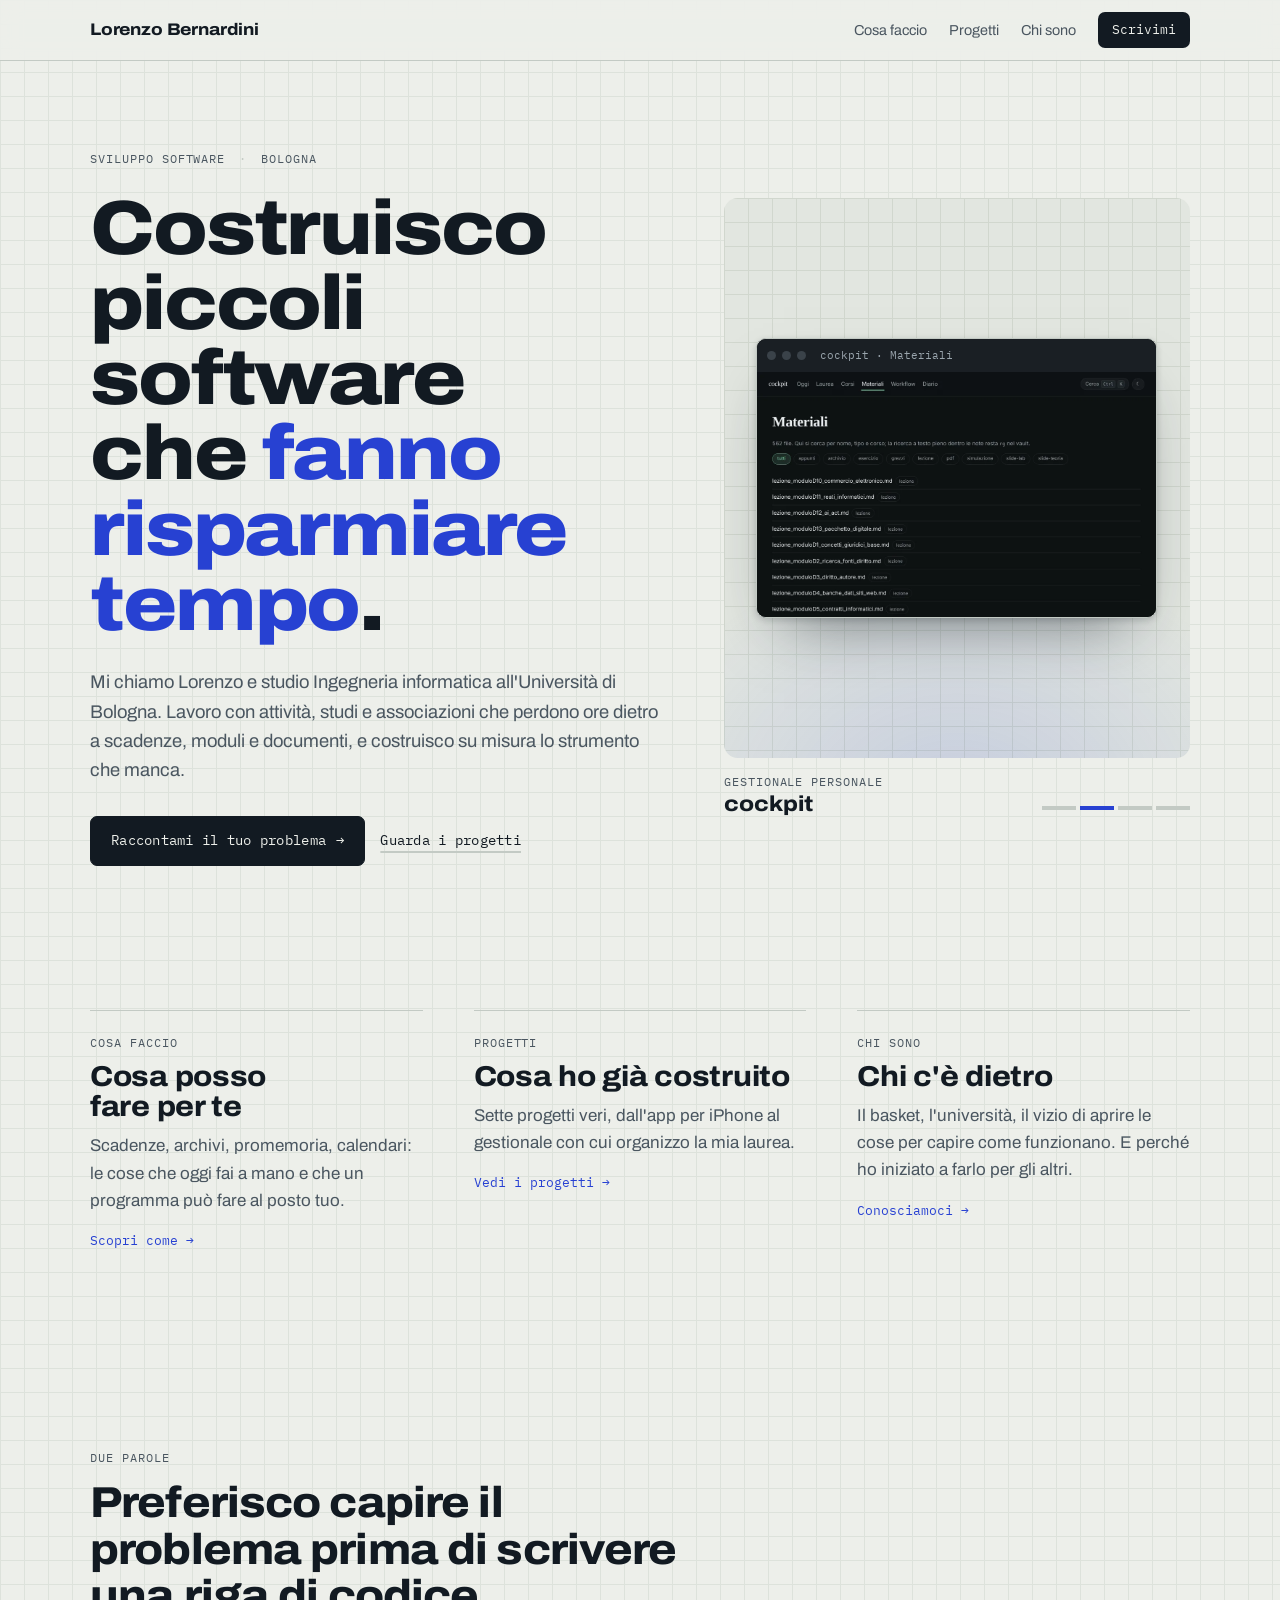
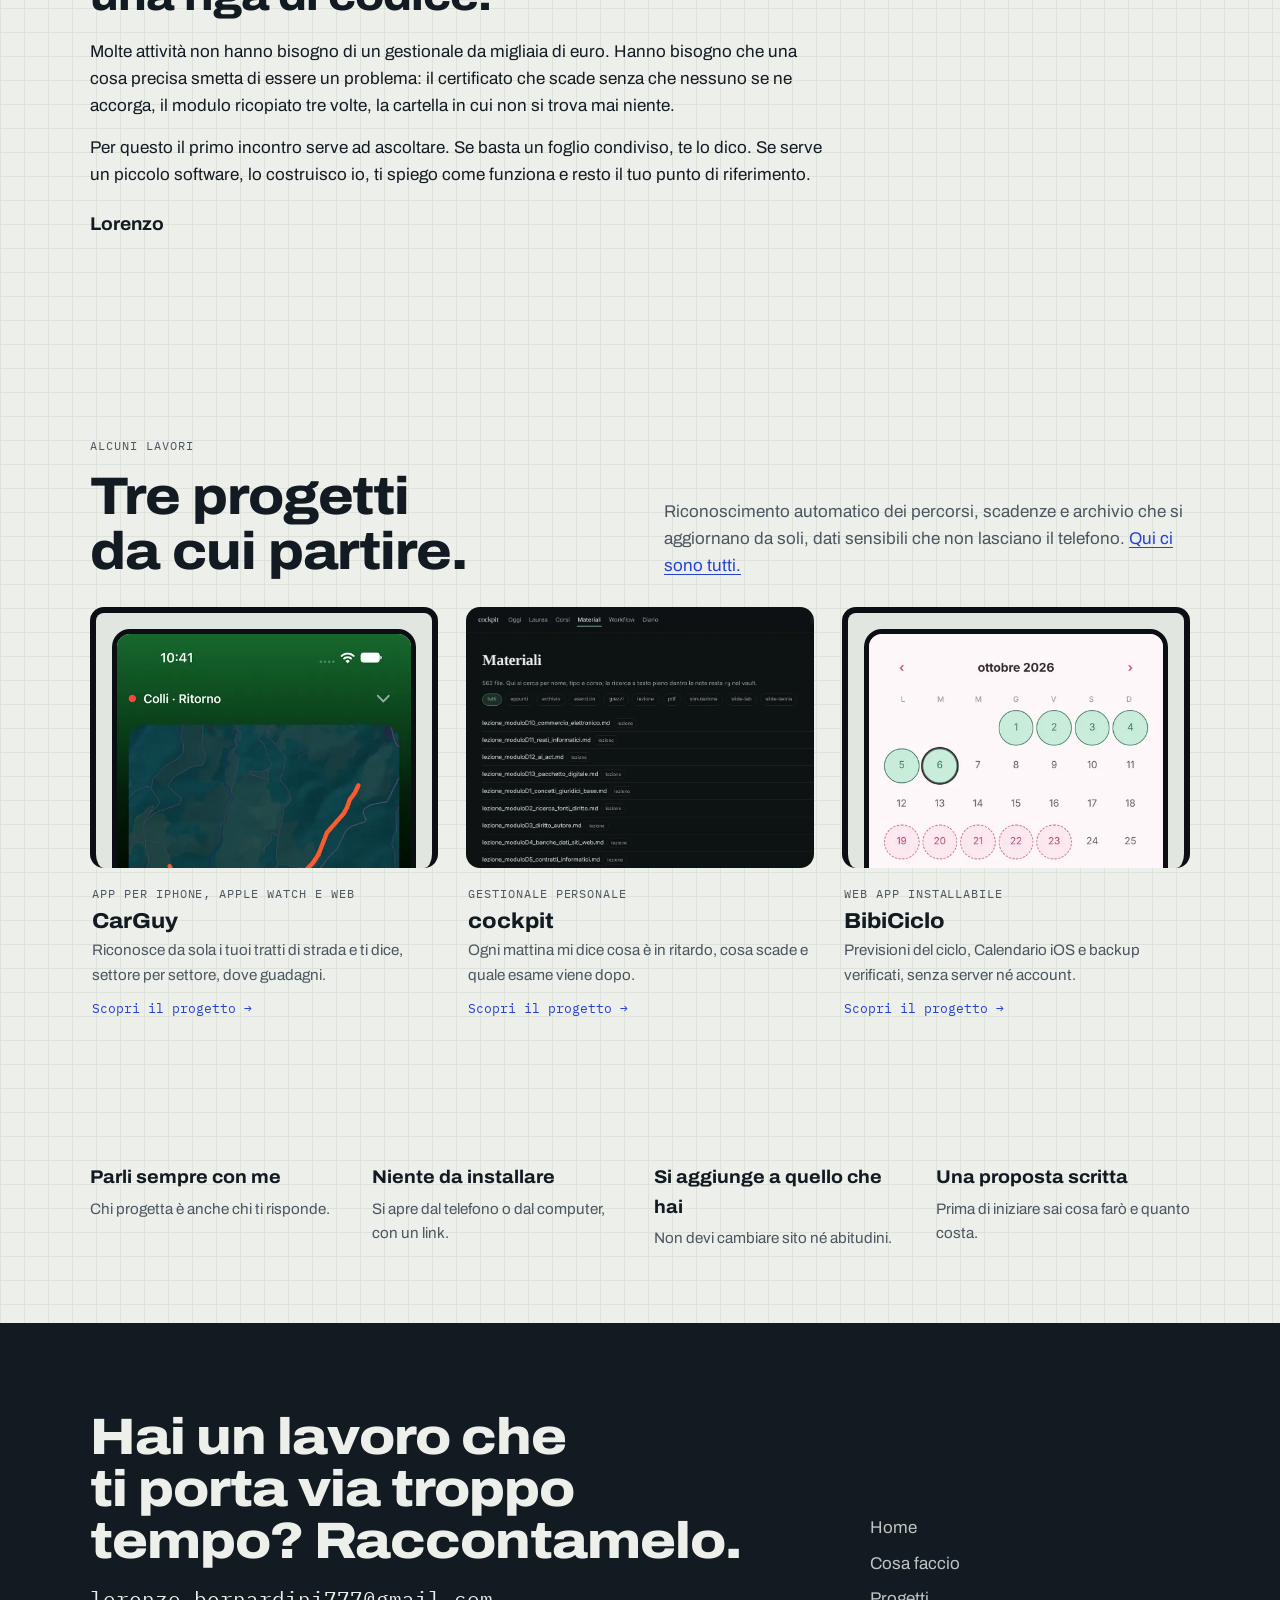
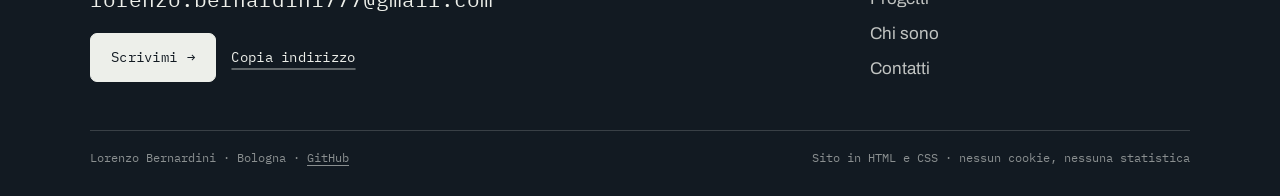
==== commit c5cf90de: "Impronta nei link a stile e script, contro le copie in cache Co-Authored-By: Claude Opus 5.5 <norepl" ====
--- a/index.html
+++ b/index.html
@@ -8,7 +8,7 @@
 <link rel="preconnect" href="https://fonts.googleapis.com">
 <link rel="preconnect" href="https://fonts.gstatic.com" crossorigin>
 <link rel="stylesheet" href="https://fonts.googleapis.com/css2?family=Archivo:wdth,wght@62..125,300..900&family=IBM+Plex+Mono:wght@400;500;600&display=swap">
-<link rel="stylesheet" href="assets/stile.css">
+<link rel="stylesheet" href="assets/stile.css?v=71ed519fba">
 <!-- /HEAD -->
 </head>
 <body>
@@ -126,7 +126,7 @@
   </div>
 </footer>
 
-<script src="assets/sito.js"></script>
+<script src="assets/sito.js?v=3c07cba106"></script>
 <!-- /BODY -->
 </body>
 </html>
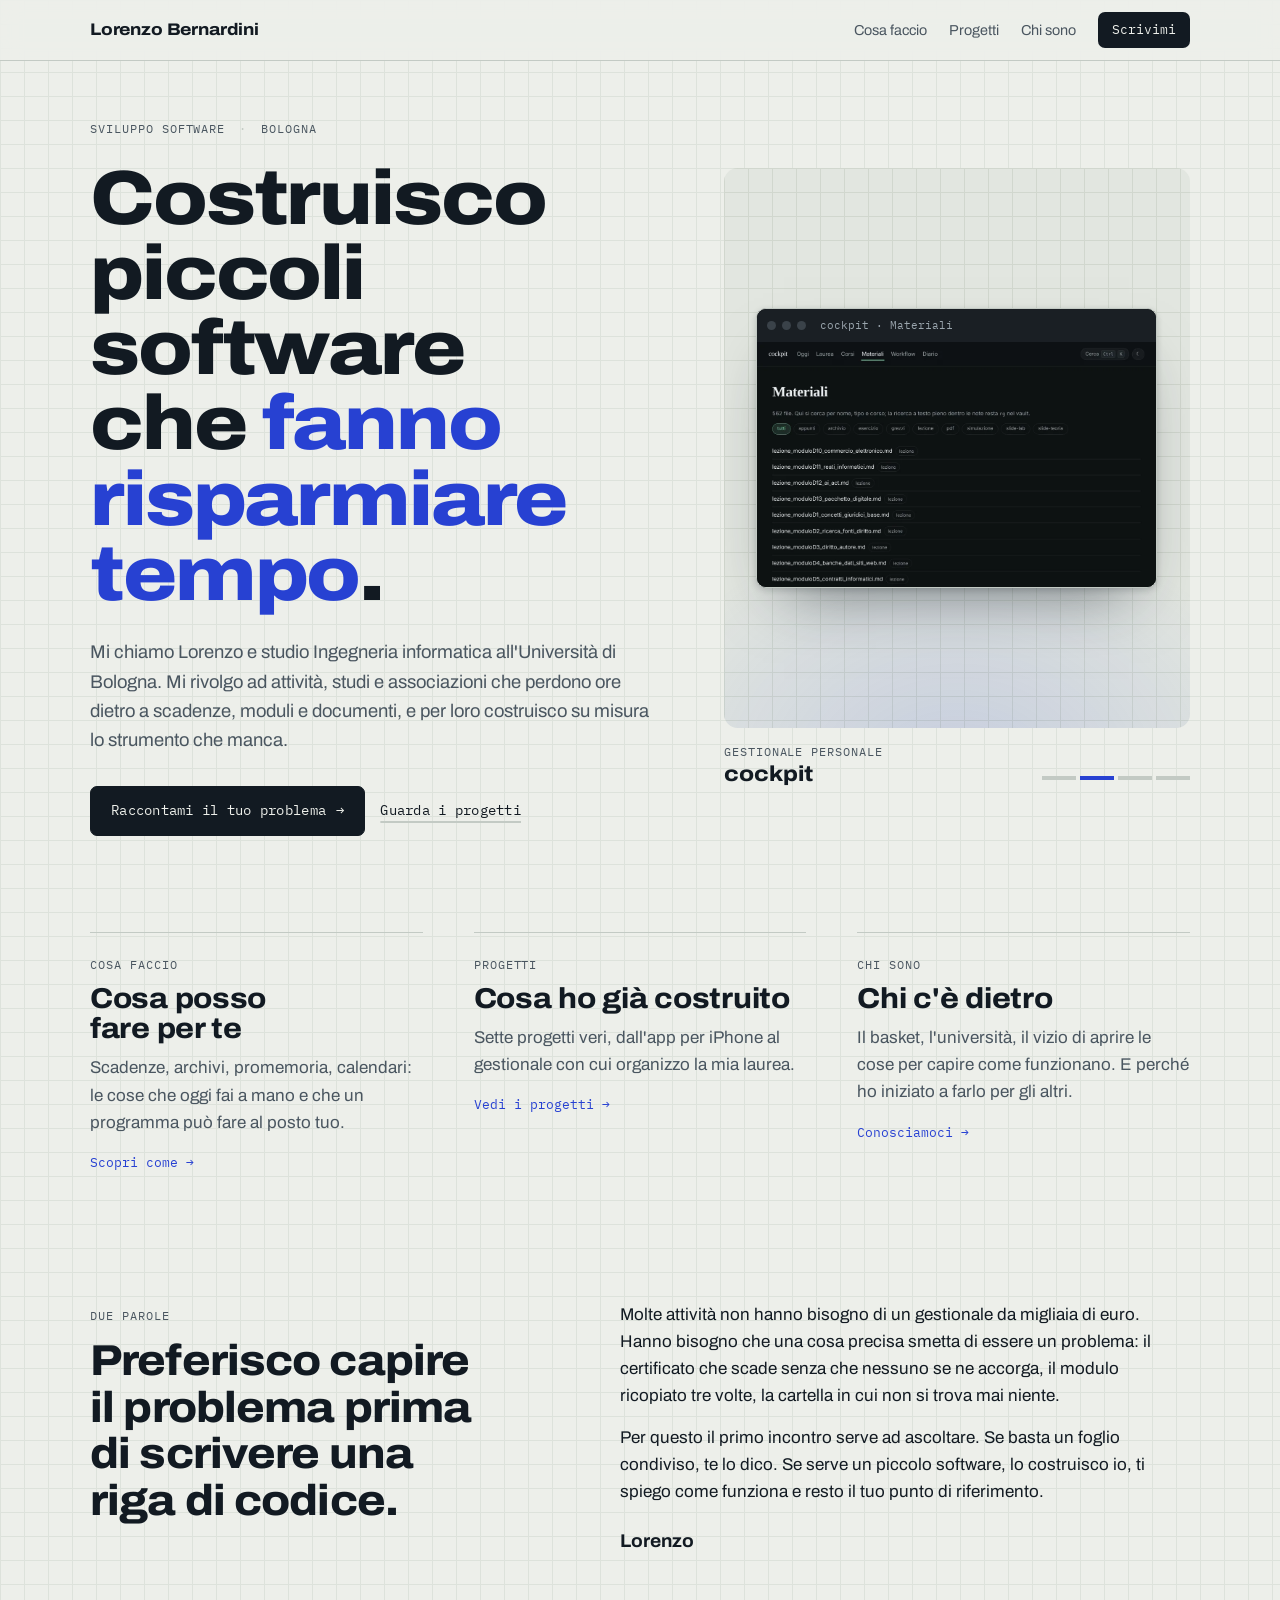
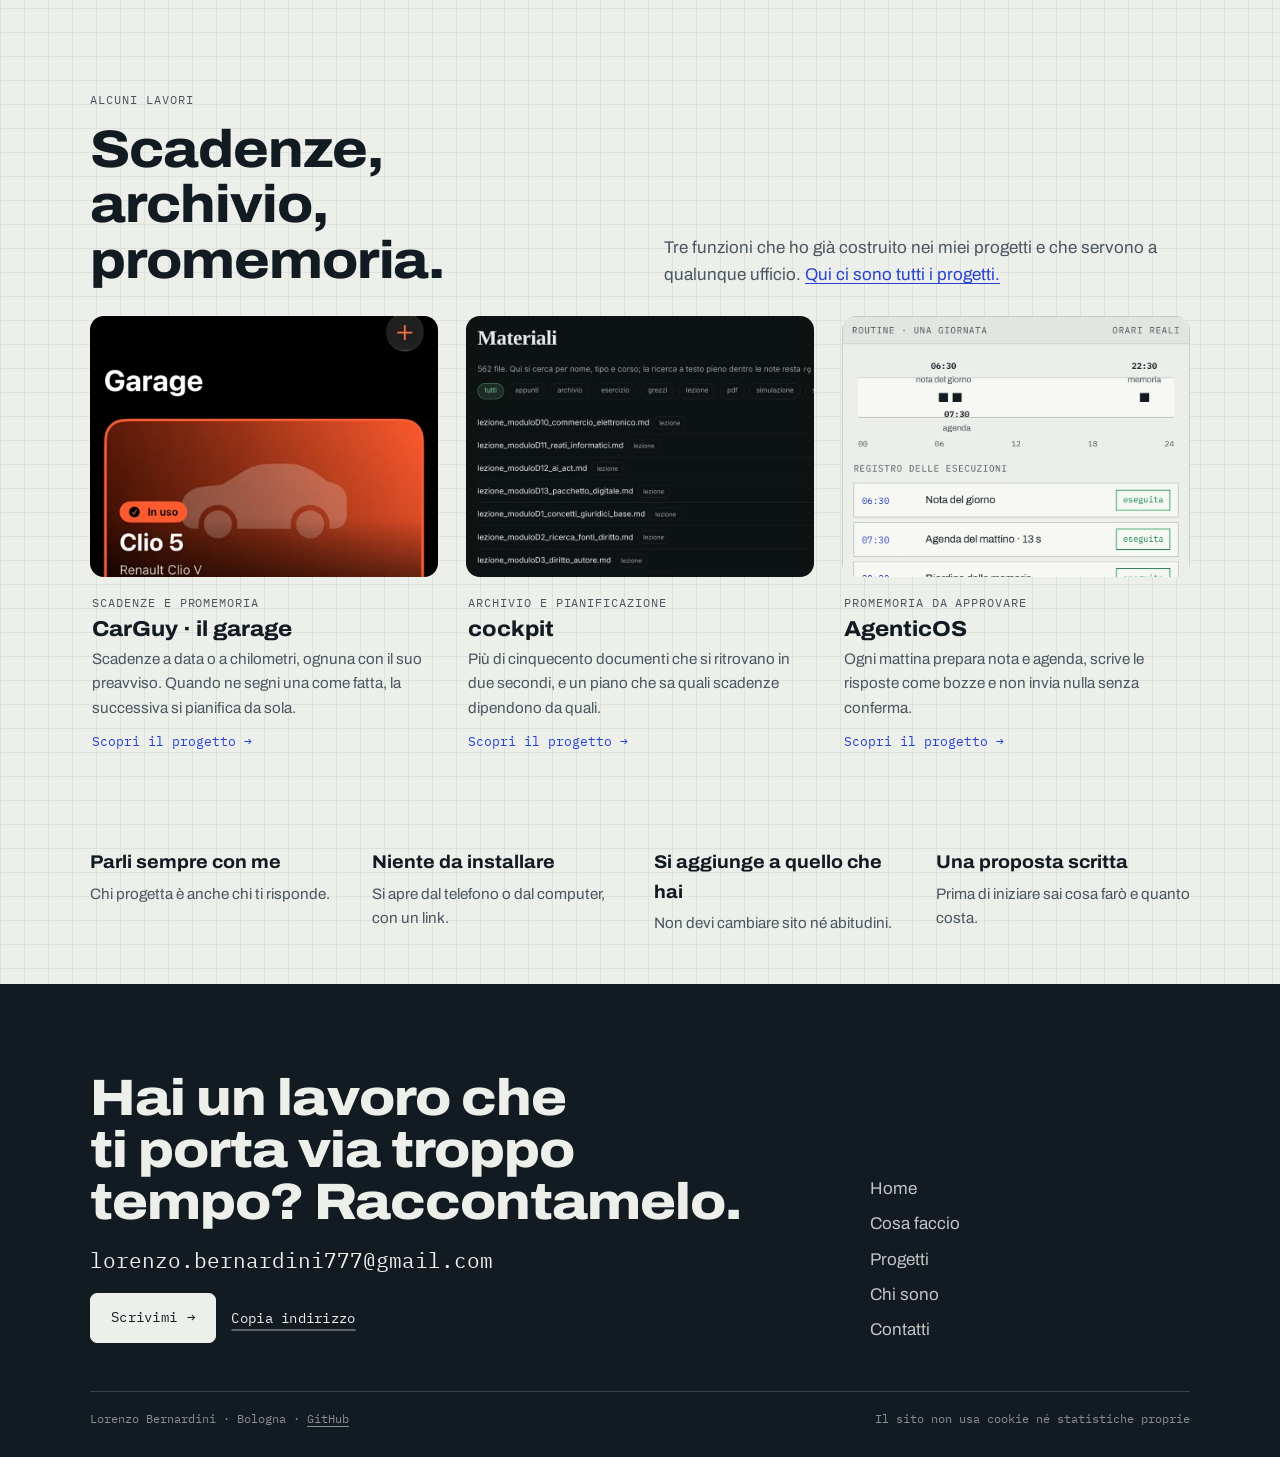
==== commit 7d62fef4: "Revisione: testi onesti, periodi coerenti, home sulle scadenze, rifiniture Co-Authored-By: Claude Op" ====
--- a/index.html
+++ b/index.html
@@ -8,7 +8,7 @@
 <link rel="preconnect" href="https://fonts.googleapis.com">
 <link rel="preconnect" href="https://fonts.gstatic.com" crossorigin>
 <link rel="stylesheet" href="https://fonts.googleapis.com/css2?family=Archivo:wdth,wght@62..125,300..900&family=IBM+Plex+Mono:wght@400;500;600&display=swap">
-<link rel="stylesheet" href="assets/stile.css?v=71ed519fba">
+<link rel="stylesheet" href="assets/stile.css?v=e50b3e5fdf">
 <!-- /HEAD -->
 </head>
 <body>
@@ -24,12 +24,12 @@
   </div>
 </header>
 
-<main id="inizio">
+<main id="inizio" class="home">
   <section class="wrap home-hero">
     <div>
       <div class="eyebrow label"><span>Sviluppo software</span><span>Bologna</span></div>
       <h1 id="titolo">Costruisco piccoli software che <em>fanno risparmiare tempo</em>.</h1>
-      <p class="lede">Mi chiamo Lorenzo e studio Ingegneria informatica all'Università di Bologna. Lavoro con attività, studi e associazioni che perdono ore dietro a scadenze, moduli e documenti, e costruisco su misura lo strumento che manca.</p>
+      <p class="lede">Mi chiamo Lorenzo e studio Ingegneria informatica all'Università di Bologna. Mi rivolgo ad attività, studi e associazioni che perdono ore dietro a scadenze, moduli e documenti, e per loro costruisco su misura lo strumento che manca.</p>
       <div class="cta">
         <a class="btn primary" href="contatti.html">Raccontami il tuo problema <span class="arr">→</span></a>
         <a class="btn" href="progetti.html">Guarda i progetti</a>
@@ -39,13 +39,13 @@
       <figure class="ritratto"><img src="img/foto/ritratto.jpg" alt="Lorenzo Bernardini" onerror="this.closest('.hero-visual').classList.add('no-photo')"><figcaption><b>Lorenzo Bernardini</b>Ingegneria informatica · UniBo</figcaption></figure>
       <figure class="vetrina" aria-label="Schermate di alcuni progetti">
         <div class="stage">
-          <div class="slide is-on" data-name="CarGuy" data-kind="App per iPhone, Watch e web"><div class="dev phone"><img src="img/carguy-cruscotto.webp" width="520" height="1131" alt="CarGuy: cruscotto durante un tratto, con il distacco dal riferimento in verde"></div></div>
+          <div class="slide is-on" data-name="CarGuy" data-kind="Garage con scadenze e spese"><div class="dev phone"><img src="img/carguy-garage.webp" width="460" height="1000" alt="CarGuy: il garage con le auto, i chilometri e le prove"></div></div>
           <div class="slide" data-name="cockpit" data-kind="Gestionale personale"><div class="dev browser"><div class="chrome" aria-hidden="true"><i></i><i></i><i></i><span>cockpit · Materiali</span></div><img src="img/cockpit-materiali.webp" width="1100" height="675" alt="cockpit: archivio di 562 file con filtri per tipo"></div></div>
           <div class="slide" data-name="BibiCiclo" data-kind="Web app, dati solo sul telefono"><div class="dev phone"><img src="img/bibiciclo-schermo.webp" width="460" height="995" alt="BibiCiclo: calendario del mese con i giorni stimati"></div></div>
           <div class="slide" data-name="NEMO" data-kind="Plugin audio AU e VST3"><div class="dev plugin"><img src="img/nemo.webp" width="509" height="758" alt="NEMO: interfaccia del compressore stereo"></div></div>
         </div>
         <figcaption class="vt-cap">
-          <div class="vt-text"><span class="label" id="vt-kind">App per iPhone, Watch e web</span><b id="vt-name">CarGuy</b></div>
+          <div class="vt-text"><span class="label" id="vt-kind">Garage con scadenze e spese</span><b id="vt-name">CarGuy</b></div>
           <div class="vt-seg" aria-label="Scegli la schermata">
             <button type="button" class="on" aria-label="CarGuy" aria-pressed="true"><i></i></button>
             <button type="button" aria-label="cockpit" aria-pressed="false"><i></i></button>
@@ -68,28 +68,28 @@
   <section class="wrap block">
     <div class="note">
       <figure class="foto r45"><img src="img/foto/al-computer.jpg" alt="Lorenzo al lavoro al computer" onerror="this.closest('figure').remove()"></figure>
-      <div class="rv">
-        <span class="label">Due parole</span>
-        <h2>Preferisco capire il problema prima di scrivere una riga di codice.</h2>
-        <p>Molte attività non hanno bisogno di un gestionale da migliaia di euro. Hanno bisogno che una cosa precisa smetta di essere un problema: il certificato che scade senza che nessuno se ne accorga, il modulo ricopiato tre volte, la cartella in cui non si trova mai niente.</p>
+      <div class="note-text rv">
+        <div class="note-head"><span class="label">Due parole</span>
+        <h2>Preferisco capire il problema prima di scrivere una riga di codice.</h2></div>
+        <div class="note-body"><p>Molte attività non hanno bisogno di un gestionale da migliaia di euro. Hanno bisogno che una cosa precisa smetta di essere un problema: il certificato che scade senza che nessuno se ne accorga, il modulo ricopiato tre volte, la cartella in cui non si trova mai niente.</p>
         <p>Per questo il primo incontro serve ad ascoltare. Se basta un foglio condiviso, te lo dico. Se serve un piccolo software, lo costruisco io, ti spiego come funziona e resto il tuo punto di riferimento.</p>
-        <p class="firma">Lorenzo</p>
+        <p class="firma">Lorenzo</p></div>
       </div>
     </div>
   </section>
 
   <section class="wrap block tight">
-    <div class="sec-head rv" style="margin-bottom:28px"><div><span class="label">Alcuni lavori</span><h2>Tre progetti da cui partire.</h2></div>
-    <p>Riconoscimento automatico dei percorsi, scadenze e archivio che si aggiornano da soli, dati sensibili che non lasciano il telefono. <a href="progetti.html">Qui ci sono tutti.</a></p></div>
-    <div class="cards"><a class="card rv" href="progetti/carguy.html" data-tipo="app">
-        <div class="card-img phone"><img src="img/carguy-cruscotto.webp" alt="Il cruscotto di CarGuy durante un tratto" loading="lazy"></div>
-        <div class="card-body"><span class="label">App per iPhone, Apple Watch e web</span><h3>CarGuy</h3><p>Riconosce da sola i tuoi tratti di strada e ti dice, settore per settore, dove guadagni.</p><span class="go">Scopri il progetto →</span></div>
-      </a><a class="card rv" href="progetti/cockpit.html" data-tipo="organizzazione">
-        <div class="card-img full"><img src="img/cockpit-materiali.webp" alt="La pagina Materiali di cockpit" loading="lazy"></div>
-        <div class="card-body"><span class="label">Gestionale personale</span><h3>cockpit</h3><p>Ogni mattina mi dice cosa è in ritardo, cosa scade e quale esame viene dopo.</p><span class="go">Scopri il progetto →</span></div>
-      </a><a class="card rv" href="progetti/bibiciclo.html" data-tipo="app">
-        <div class="card-img phone"><img src="img/bibiciclo-schermo.webp" alt="Il calendario di BibiCiclo" loading="lazy"></div>
-        <div class="card-body"><span class="label">Web app installabile</span><h3>BibiCiclo</h3><p>Previsioni del ciclo, Calendario iOS e backup verificati, senza server né account.</p><span class="go">Scopri il progetto →</span></div>
+    <div class="sec-head rv" style="margin-bottom:28px"><div><span class="label">Alcuni lavori</span><h2>Scadenze, archivio, promemoria.</h2></div>
+    <p>Tre funzioni che ho già costruito nei miei progetti e che servono a qualunque ufficio. <a href="progetti.html">Qui ci sono tutti i progetti.</a></p></div>
+    <div class="cards"><a class="card rv" href="progetti/carguy.html">
+        <div class="card-img full"><img src="img/card-garage.webp" alt="Il garage di CarGuy" loading="lazy"></div>
+        <div class="card-body"><span class="label">Scadenze e promemoria</span><h3>CarGuy · il garage</h3><p>Scadenze a data o a chilometri, ognuna con il suo preavviso. Quando ne segni una come fatta, la successiva si pianifica da sola.</p><span class="go">Scopri il progetto →</span></div>
+      </a><a class="card rv" href="progetti/cockpit.html">
+        <div class="card-img full"><img src="img/card-cockpit.webp" alt="La pagina Materiali di cockpit" loading="lazy"></div>
+        <div class="card-body"><span class="label">Archivio e pianificazione</span><h3>cockpit</h3><p>Più di cinquecento documenti che si ritrovano in due secondi, e un piano che sa quali scadenze dipendono da quali.</p><span class="go">Scopri il progetto →</span></div>
+      </a><a class="card rv" href="progetti/agenticos.html">
+        <div class="card-img full"><img src="img/agenticos-routine.webp" alt="La giornata delle routine di AgenticOS" loading="lazy"></div>
+        <div class="card-body"><span class="label">Promemoria da approvare</span><h3>AgenticOS</h3><p>Ogni mattina prepara nota e agenda, scrive le risposte come bozze e non invia nulla senza conferma.</p><span class="go">Scopri il progetto →</span></div>
       </a></div>
   </section>
 
@@ -122,11 +122,11 @@
         <a href="contatti.html">Contatti</a>
       </nav>
     </div>
-    <div class="foot-bottom"><span>Lorenzo Bernardini · Bologna · <a href="https://github.com/lberna777" target="_blank" rel="noopener">GitHub</a></span><span>Sito in HTML e CSS · nessun cookie, nessuna statistica</span></div>
+    <div class="foot-bottom"><span>Lorenzo Bernardini · Bologna · <a href="https://github.com/lberna777" target="_blank" rel="noopener">GitHub</a></span><span>Il sito non usa cookie né statistiche proprie</span></div>
   </div>
 </footer>
 
-<script src="assets/sito.js?v=3c07cba106"></script>
+<script src="assets/sito.js?v=a722e6f9f8"></script>
 <!-- /BODY -->
 </body>
 </html>
--- a/assets/stile.css
+++ b/assets/stile.css
@@ -802,3 +802,23 @@
 .mailbox, .mailbox.light { border: 0; padding: 0; background: transparent; }
 .plate .phone img { max-height: none; width: 100%; }
 .interests div { align-content: start; }
+
+/* Home: spazi verticali ridotti di circa un terzo */
+.home .home-hero { padding-block: clamp(28px, 4.6vw, 58px) clamp(28px, 4vw, 48px); }
+.home section.block { padding-block: clamp(43px, 6.7vw, 80px); }
+.home section.block.tight { padding-block: clamp(27px, 4vw, 48px); }
+
+/* «Due parole»: senza foto il testo si dispone su due colonne proporzionate */
+.note-text { display: grid; gap: 0; }
+.note-body p + p { margin-top: 14px; }
+.note:not(:has(.foto)) { grid-template-columns: minmax(0, 1fr); max-width: none; }
+.note:not(:has(.foto)) .note-text { grid-template-columns: minmax(0, .9fr) minmax(0, 1.1fr); gap: clamp(20px, 5vw, 64px); align-items: start; }
+.note:not(:has(.foto)) .note-text h2 { margin-bottom: 0; }
+.note:not(:has(.foto)) .note-body { max-width: 38rem; }
+@media (max-width: 860px) { .note:not(:has(.foto)) .note-text { grid-template-columns: minmax(0, 1fr); } }
+
+/* Telefono: il pulsante secondario torna un pulsante, accanto al principale */
+@media (max-width: 480px) {
+  .cta { gap: 10px; }
+  main .cta .btn:not(.primary) { border: 1.5px solid var(--rule); text-decoration: none; padding: 12px 18px; }
+}
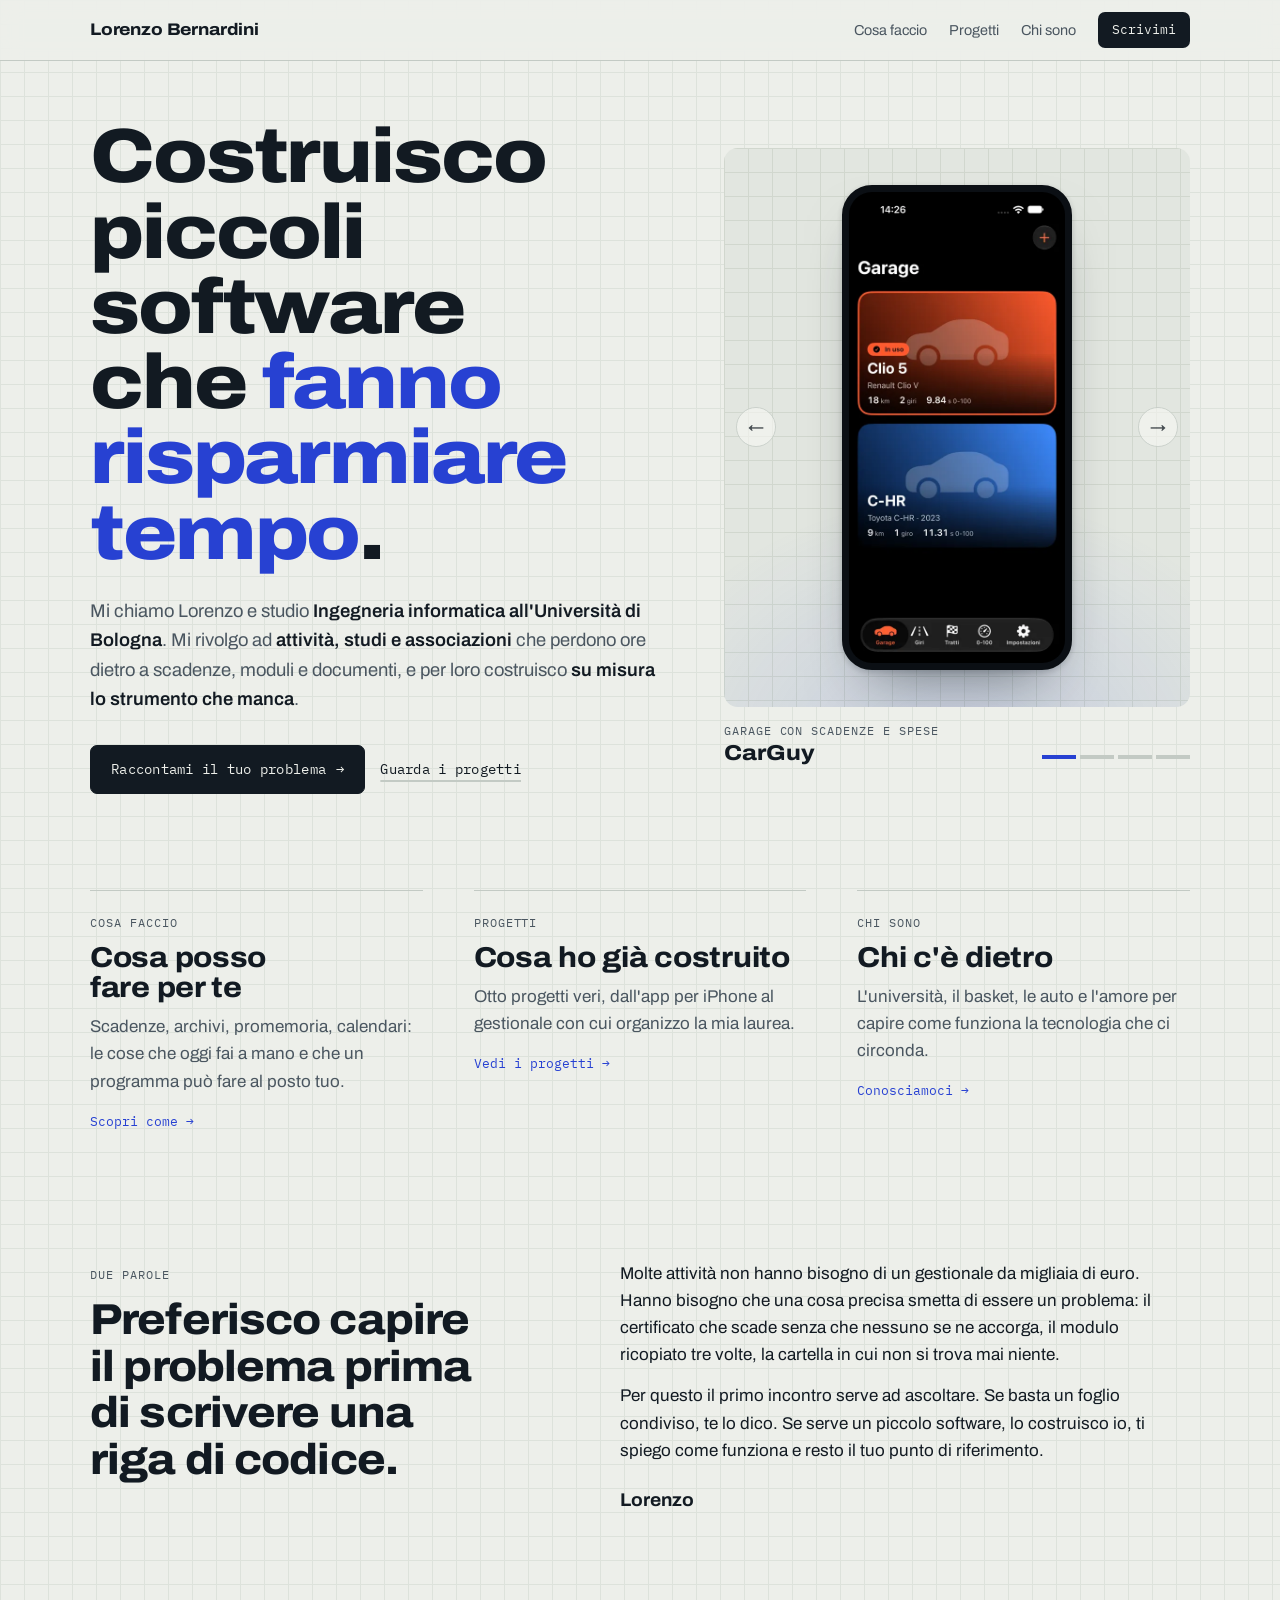
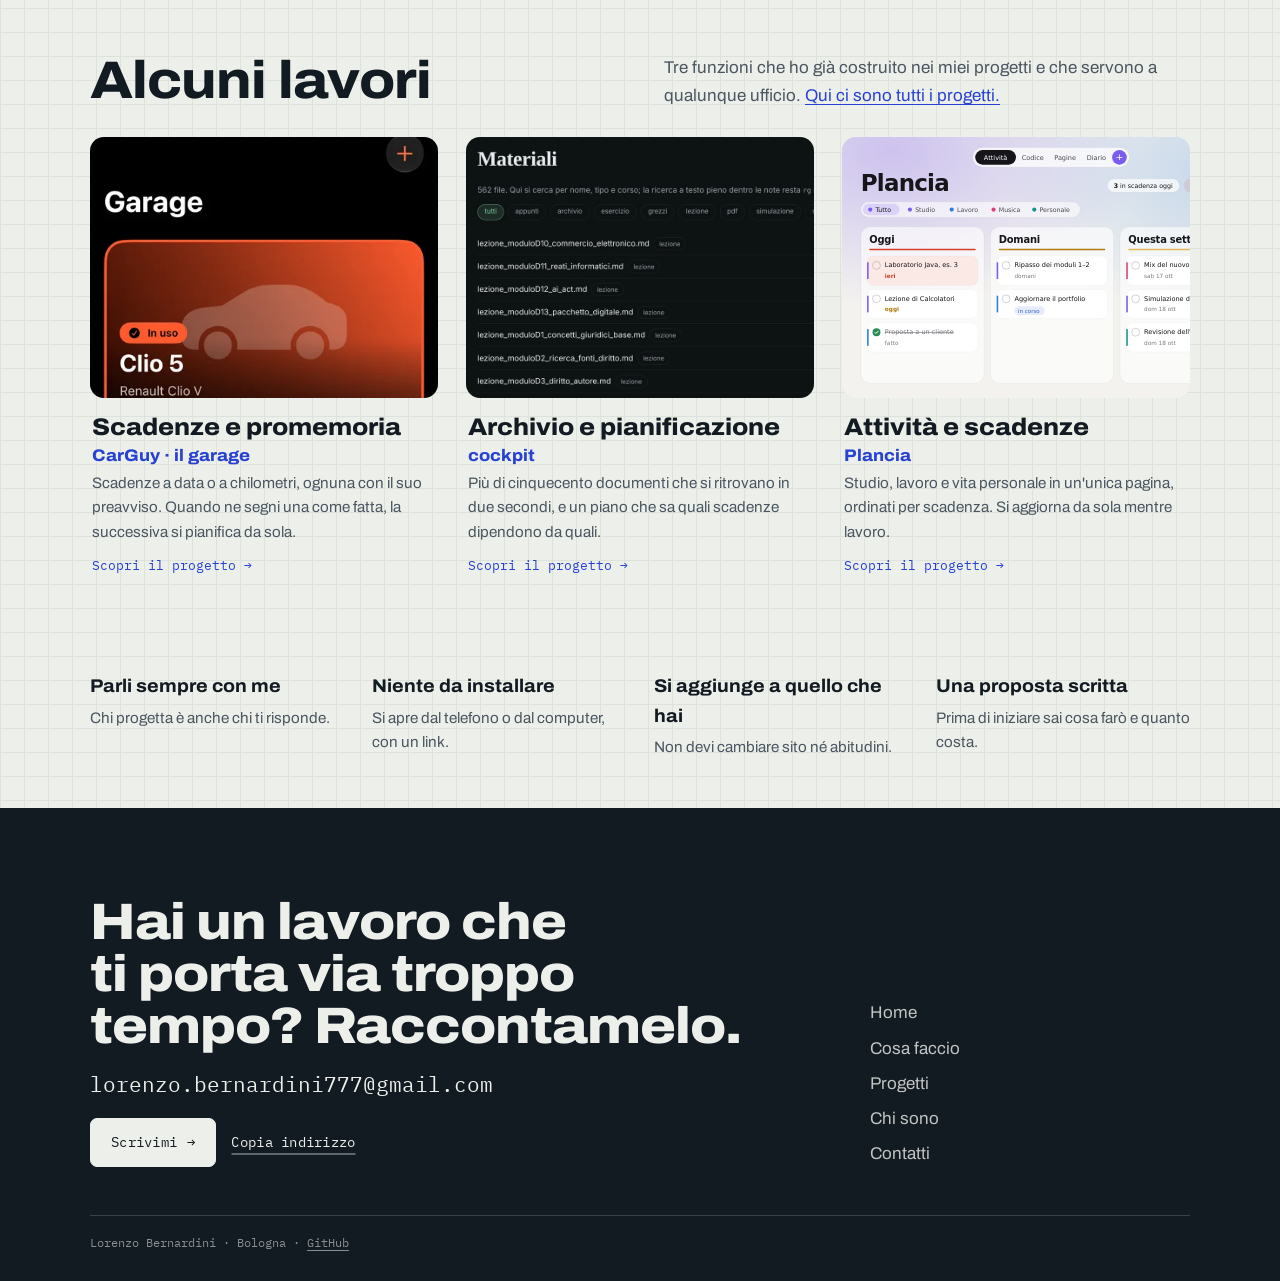
==== commit c0403483: "Home e Chi sono rivisti, Plancia tra i progetti - Home: tolte le etichette sopra il titolo, grassett" ====
--- a/index.html
+++ b/index.html
@@ -8,7 +8,7 @@
 <link rel="preconnect" href="https://fonts.googleapis.com">
 <link rel="preconnect" href="https://fonts.gstatic.com" crossorigin>
 <link rel="stylesheet" href="https://fonts.googleapis.com/css2?family=Archivo:wdth,wght@62..125,300..900&family=IBM+Plex+Mono:wght@400;500;600&display=swap">
-<link rel="stylesheet" href="assets/stile.css?v=e50b3e5fdf">
+<link rel="stylesheet" href="assets/stile.css?v=e50b3e5fe1">
 <!-- /HEAD -->
 </head>
 <body>
@@ -27,9 +27,8 @@
 <main id="inizio" class="home">
   <section class="wrap home-hero">
     <div>
-      <div class="eyebrow label"><span>Sviluppo software</span><span>Bologna</span></div>
       <h1 id="titolo">Costruisco piccoli software che <em>fanno risparmiare tempo</em>.</h1>
-      <p class="lede">Mi chiamo Lorenzo e studio Ingegneria informatica all'Università di Bologna. Mi rivolgo ad attività, studi e associazioni che perdono ore dietro a scadenze, moduli e documenti, e per loro costruisco su misura lo strumento che manca.</p>
+      <p class="lede">Mi chiamo Lorenzo e studio <strong>Ingegneria informatica all'Università di Bologna</strong>. Mi rivolgo ad <strong>attività, studi e associazioni</strong> che perdono ore dietro a scadenze, moduli e documenti, e per loro costruisco <strong>su misura lo strumento che manca</strong>.</p>
       <div class="cta">
         <a class="btn primary" href="contatti.html">Raccontami il tuo problema <span class="arr">→</span></a>
         <a class="btn" href="progetti.html">Guarda i progetti</a>
@@ -43,6 +42,8 @@
           <div class="slide" data-name="cockpit" data-kind="Gestionale personale"><div class="dev browser"><div class="chrome" aria-hidden="true"><i></i><i></i><i></i><span>cockpit · Materiali</span></div><img src="img/cockpit-materiali.webp" width="1100" height="675" alt="cockpit: archivio di 562 file con filtri per tipo"></div></div>
           <div class="slide" data-name="BibiCiclo" data-kind="Web app, dati solo sul telefono"><div class="dev phone"><img src="img/bibiciclo-schermo.webp" width="460" height="995" alt="BibiCiclo: calendario del mese con i giorni stimati"></div></div>
           <div class="slide" data-name="NEMO" data-kind="Plugin audio AU e VST3"><div class="dev plugin"><img src="img/nemo.webp" width="509" height="758" alt="NEMO: interfaccia del compressore stereo"></div></div>
+          <button type="button" class="vt-arr prev" aria-label="Schermata precedente"><span aria-hidden="true">←</span></button>
+          <button type="button" class="vt-arr next" aria-label="Schermata successiva"><span aria-hidden="true">→</span></button>
         </div>
         <figcaption class="vt-cap">
           <div class="vt-text"><span class="label" id="vt-kind">Garage con scadenze e spese</span><b id="vt-name">CarGuy</b></div>
@@ -60,8 +61,8 @@
   <section class="wrap block tight">
     <div class="doors rv">
       <a class="door" href="servizi.html"><span class="label">Cosa faccio</span><h2>Cosa posso fare per te</h2><p>Scadenze, archivi, promemoria, calendari: le cose che oggi fai a mano e che un programma può fare al posto tuo.</p><span class="go">Scopri come →</span></a>
-      <a class="door" href="progetti.html"><span class="label">Progetti</span><h2>Cosa ho già costruito</h2><p>Sette progetti veri, dall'app per iPhone al gestionale con cui organizzo la mia laurea.</p><span class="go">Vedi i progetti →</span></a>
-      <a class="door" href="chisono.html"><span class="label">Chi sono</span><h2>Chi c'è dietro</h2><p>Il basket, l'università, il vizio di aprire le cose per capire come funzionano. E perché ho iniziato a farlo per gli altri.</p><span class="go">Conosciamoci →</span></a>
+      <a class="door" href="progetti.html"><span class="label">Progetti</span><h2>Cosa ho già costruito</h2><p>Otto progetti veri, dall'app per iPhone al gestionale con cui organizzo la mia laurea.</p><span class="go">Vedi i progetti →</span></a>
+      <a class="door" href="chisono.html"><span class="label">Chi sono</span><h2>Chi c'è dietro</h2><p>L'università, il basket, le auto e l'amore per capire come funziona la tecnologia che ci circonda.</p><span class="go">Conosciamoci →</span></a>
     </div>
   </section>
 
@@ -79,7 +80,7 @@
   </section>
 
   <section class="wrap block tight">
-    <div class="sec-head rv" style="margin-bottom:28px"><div><span class="label">Alcuni lavori</span><h2>Scadenze, archivio, promemoria.</h2></div>
+    <div class="sec-head rv" style="margin-bottom:28px"><div><h2>Alcuni lavori</h2></div>
     <p>Tre funzioni che ho già costruito nei miei progetti e che servono a qualunque ufficio. <a href="progetti.html">Qui ci sono tutti i progetti.</a></p></div>
     <div class="cards"><a class="card rv" href="progetti/carguy.html">
         <div class="card-img full"><img src="img/card-garage.webp" alt="Il garage di CarGuy" loading="lazy"></div>
@@ -87,9 +88,9 @@
       </a><a class="card rv" href="progetti/cockpit.html">
         <div class="card-img full"><img src="img/card-cockpit.webp" alt="La pagina Materiali di cockpit" loading="lazy"></div>
         <div class="card-body"><span class="label">Archivio e pianificazione</span><h3>cockpit</h3><p>Più di cinquecento documenti che si ritrovano in due secondi, e un piano che sa quali scadenze dipendono da quali.</p><span class="go">Scopri il progetto →</span></div>
-      </a><a class="card rv" href="progetti/agenticos.html">
-        <div class="card-img full"><img src="img/agenticos-routine.webp" alt="La giornata delle routine di AgenticOS" loading="lazy"></div>
-        <div class="card-body"><span class="label">Promemoria da approvare</span><h3>AgenticOS</h3><p>Ogni mattina prepara nota e agenda, scrive le risposte come bozze e non invia nulla senza conferma.</p><span class="go">Scopri il progetto →</span></div>
+      </a><a class="card rv" href="progetti/plancia.html">
+        <div class="card-img full"><img src="img/plancia.svg" alt="Le corsie Oggi, Domani e Questa settimana della Plancia" loading="lazy"></div>
+        <div class="card-body"><span class="label">Attività e scadenze</span><h3>Plancia</h3><p>Studio, lavoro e vita personale in un'unica pagina, ordinati per scadenza. Si aggiorna da sola mentre lavoro.</p><span class="go">Scopri il progetto →</span></div>
       </a></div>
   </section>
 
@@ -122,11 +123,11 @@
         <a href="contatti.html">Contatti</a>
       </nav>
     </div>
-    <div class="foot-bottom"><span>Lorenzo Bernardini · Bologna · <a href="https://github.com/lberna777" target="_blank" rel="noopener">GitHub</a></span><span>Il sito non usa cookie né statistiche proprie</span></div>
+    <div class="foot-bottom"><span>Lorenzo Bernardini · Bologna · <a href="https://github.com/lberna777" target="_blank" rel="noopener">GitHub</a></span></div>
   </div>
 </footer>
 
-<script src="assets/sito.js?v=a722e6f9f8"></script>
+<script src="assets/sito.js?v=a722e6f9f9"></script>
 <!-- /BODY -->
 </body>
 </html>
--- a/assets/stile.css
+++ b/assets/stile.css
@@ -822,3 +822,20 @@
   .cta { gap: 10px; }
   main .cta .btn:not(.primary) { border: 1.5px solid var(--rule); text-decoration: none; padding: 12px 18px; }
 }
+
+/* Carosello: frecce per scorrere a mano */
+.vt-arr { position: absolute; top: 50%; z-index: 3; width: 40px; height: 40px; margin-top: -20px;
+  display: grid; place-items: center; border: 1px solid var(--rule); border-radius: 50%;
+  background: color-mix(in srgb, var(--sheet) 88%, transparent); color: var(--ink);
+  font: 600 16px/1 var(--font-display, inherit); cursor: pointer;
+  opacity: .75; transition: opacity .2s, transform .2s var(--ease), background .2s; }
+.vt-arr.prev { left: 12px; } .vt-arr.next { right: 12px; }
+.vetrina:hover .vt-arr, .vt-arr:focus-visible { opacity: 1; }
+.vt-arr:hover { background: var(--sheet); transform: scale(1.06); }
+.vt-arr:focus-visible { outline: 2px solid var(--accent); outline-offset: 2px; }
+@media (hover: none) { .vt-arr { opacity: .9; } }
+
+/* Home, «Alcuni lavori»: la funzione è il titolo della scheda */
+.home .card-body .label { font-family: var(--font-display); font-size: 1.5rem; font-weight: 800;
+  font-variation-settings: "wdth" 108; letter-spacing: 0; text-transform: none; color: var(--ink); line-height: 1.15; }
+.home .card-body h3 { font-size: 1.05rem; color: var(--accent); }
